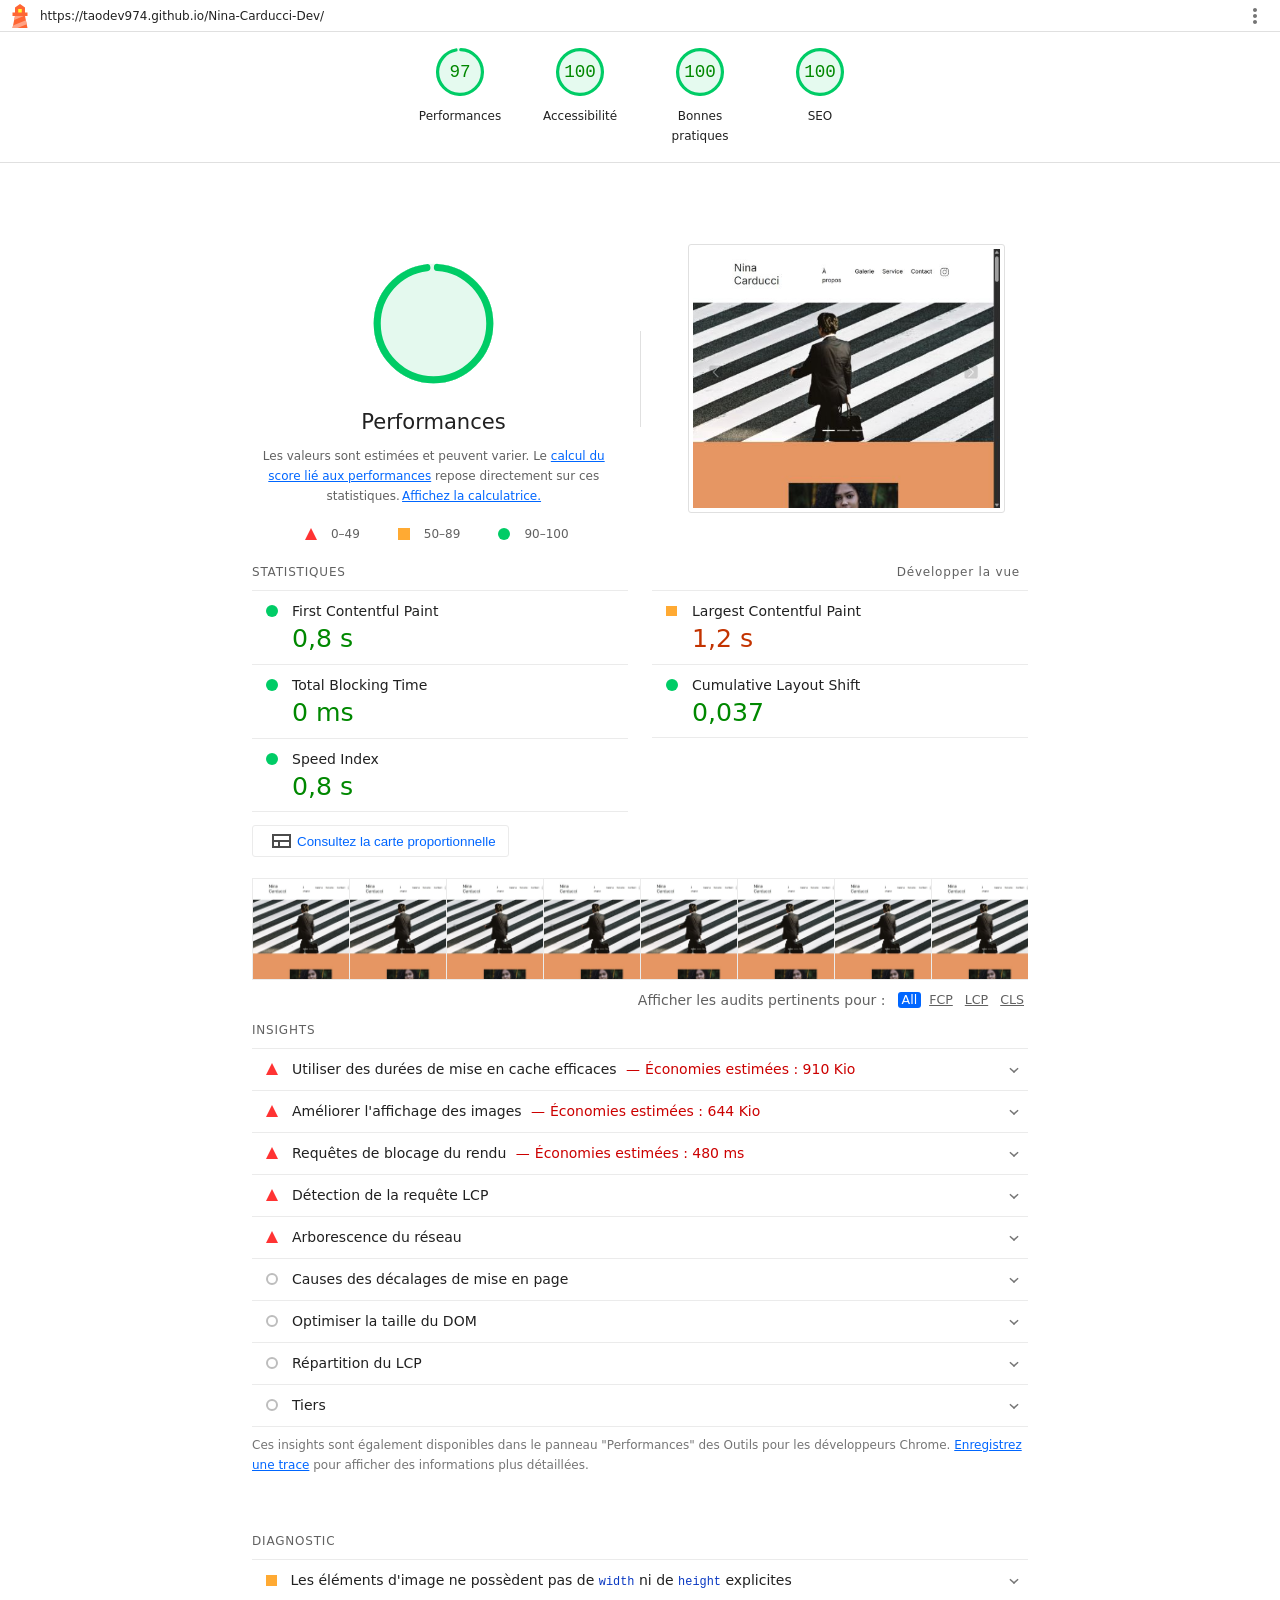
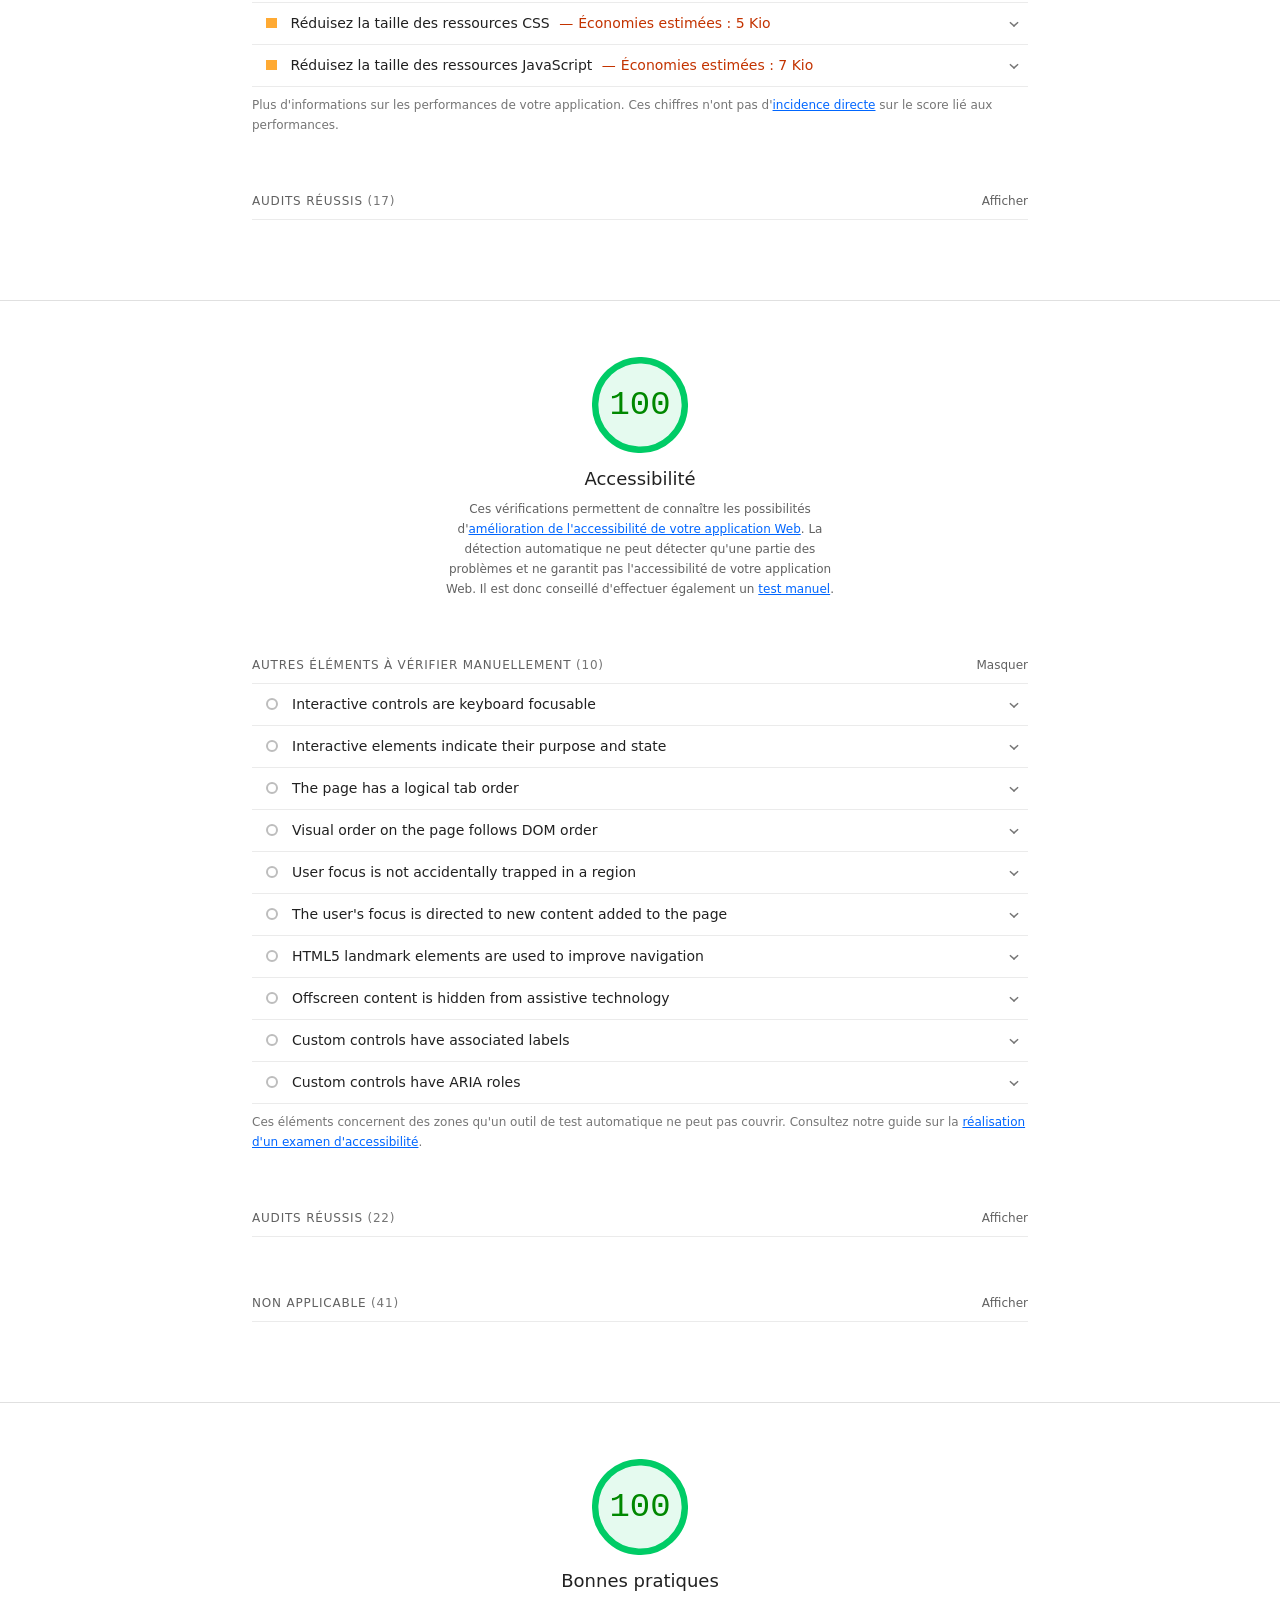
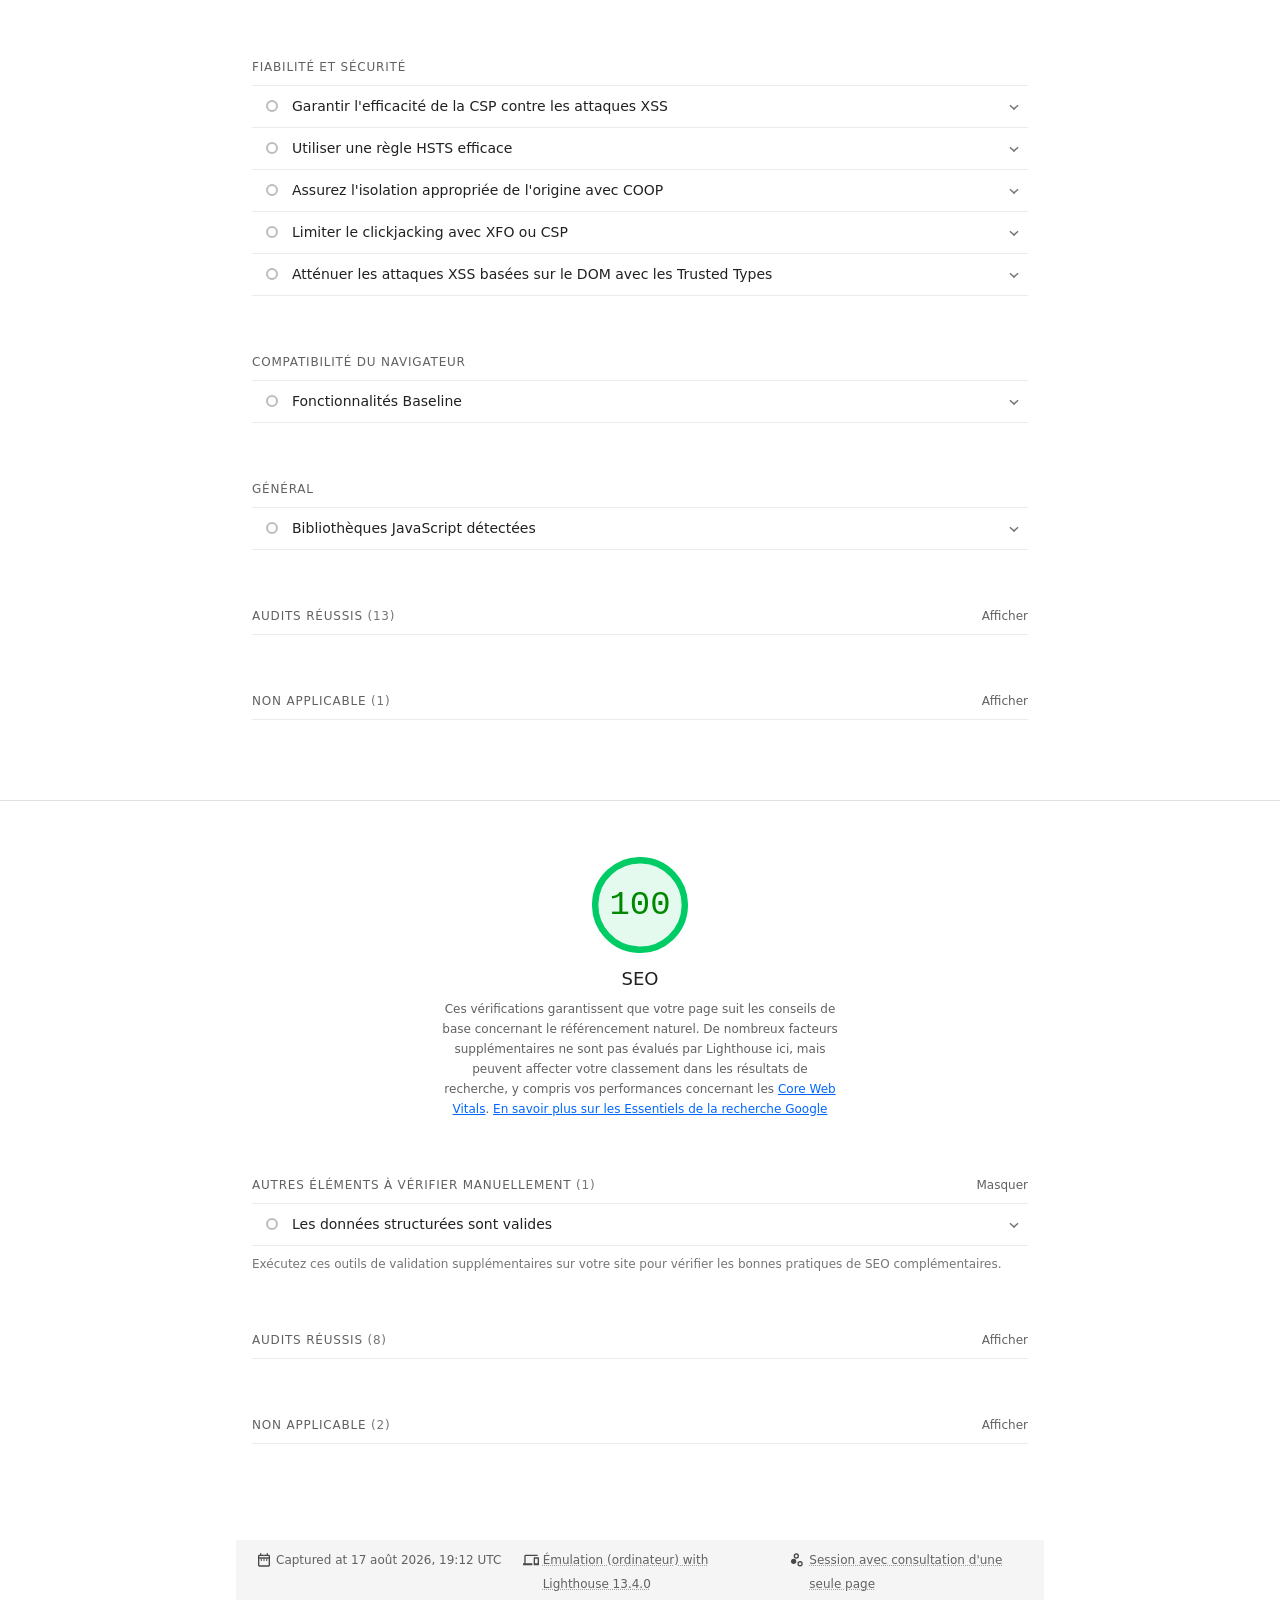
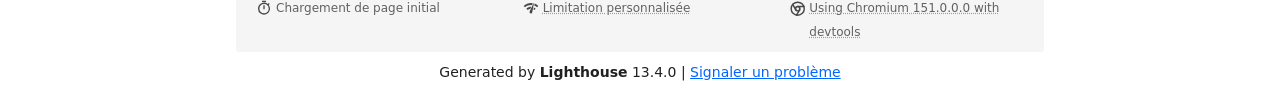
==== Rapport final Lighthouse.html @ 40cd7617 "Rapport Lighthouse html" ====
<!--
@license
Copyright 2018 Google LLC
SPDX-License-Identifier: Apache-2.0
-->
<!doctype html>
<html lang="en">
<head>
  <meta charset="utf-8">
  <meta name="viewport" content="width=device-width, initial-scale=1, minimum-scale=1">
  <link rel="icon" href='data:image/svg+xml;utf8,<svg fill="none" xmlns="http://www.w3.org/2000/svg" viewBox="0 0 48 48"><path d="m14 7 10-7 10 7v10h5v7h-5l5 24H9l5-24H9v-7h5V7Z" fill="%23F63"/><path d="M31.561 24H14l-1.689 8.105L31.561 24ZM18.983 48H9l1.022-4.907L35.723 32.27l1.663 7.98L18.983 48Z" fill="%23FFA385"/><path fill="%23FF3" d="M20.5 10h7v7h-7z"/></svg>'>
  <title>Lighthouse Report</title>
  <style>body {margin: 0}</style>
</head>
<body>
  <noscript>Lighthouse report requires JavaScript. Please enable.</noscript>

  <div id="lh-log"></div>

  <script>window.__LIGHTHOUSE_JSON__ = {"lighthouseVersion":"13.4.0","requestedUrl":"https://taodev974.github.io/Nina-Carducci-Dev/","mainDocumentUrl":"https://taodev974.github.io/Nina-Carducci-Dev/","finalDisplayedUrl":"https://taodev974.github.io/Nina-Carducci-Dev/","finalUrl":"https://taodev974.github.io/Nina-Carducci-Dev/","fetchTime":"2026-08-17T19:12:58.506Z","gatherMode":"navigation","runWarnings":[],"userAgent":"Mozilla/5.0 (Windows NT 10.0; Win64; x64) AppleWebKit/537.36 (KHTML, like Gecko) Chrome/151.0.0.0 Safari/537.36","environment":{"networkUserAgent":"Mozilla/5.0 (Macintosh; Intel Mac OS X 10_15_7) AppleWebKit/537.36 (KHTML, like Gecko) Chrome/151.0.0.0 Safari/537.36","hostUserAgent":"Mozilla/5.0 (Windows NT 10.0; Win64; x64) AppleWebKit/537.36 (KHTML, like Gecko) Chrome/151.0.0.0 Safari/537.36","benchmarkIndex":3810.5,"credits":{"axe-core":"4.12.0"}},"audits":{"is-on-https":{"id":"is-on-https","title":"Requêtes HTTPS","description":"Tous les sites doivent être protégés par le protocole HTTPS, même ceux qui ne traitent pas de données sensibles. Par conséquent, vous devez éviter le [contenu mixte](https://developers.google.com/web/fundamentals/security/prevent-mixed-content/what-is-mixed-content), qui provoque le chargement de certaines ressources sur HTTP bien que la demande initiale soit diffusée via HTTPS. Le protocole HTTPS empêche les intrus de détourner ou d’écouter passivement les communications entre votre appli et les utilisateurs. Il constitue également une condition préalable à l'utilisation de HTTP/2 et de nombreuses nouvelles API de plates-formes Web. [En savoir plus sur le protocole HTTPS](https://developer.chrome.com/docs/lighthouse/pwa/is-on-https/)","score":1,"scoreDisplayMode":"binary","details":{"type":"table","headings":[{"key":"url","valueType":"url","label":"URL non sécurisée"},{"key":"resolution","valueType":"text","label":"Demande de résolution"}],"items":[]}},"redirects-http":{"id":"redirects-http","title":"Trafic HTTP redirigé vers HTTPS","description":"Veillez à rediriger tout le trafic HTTP vers HTTPS afin de proposer des fonctionnalités Web sûres à tous vos utilisateurs. [En savoir plus](https://developer.chrome.com/docs/lighthouse/pwa/redirects-http/)","score":null,"scoreDisplayMode":"notApplicable"},"first-contentful-paint":{"id":"first-contentful-paint","title":"First Contentful Paint","description":"La métrique \"First Contentful Paint\" indique le moment où le premier texte ou la première image sont affichés. [En savoir plus sur cette métrique](https://developer.chrome.com/docs/lighthouse/performance/first-contentful-paint/)","score":0.96,"scoreDisplayMode":"numeric","numericValue":761.4396749697639,"numericUnit":"millisecond","displayValue":"0,8 s","scoringOptions":{"p10":934,"median":1600}},"largest-contentful-paint":{"id":"largest-contentful-paint","title":"Largest Contentful Paint","description":"La métrique \"Largest Contentful Paint\" indique le moment où le texte le plus long ou l'image la plus grande sont affichés. [En savoir plus sur cette métrique](https://developer.chrome.com/docs/lighthouse/performance/lighthouse-largest-contentful-paint/)","score":0.89,"scoreDisplayMode":"numeric","numericValue":1230.301,"numericUnit":"millisecond","displayValue":"1,2 s","scoringOptions":{"p10":1200,"median":2400}},"speed-index":{"id":"speed-index","title":"Speed Index","description":"La métrique \"Speed Index\" indique la rapidité avec laquelle le contenu d'une page est disponible. [En savoir plus sur cette métrique](https://developer.chrome.com/docs/lighthouse/performance/speed-index/)","score":0.99,"scoreDisplayMode":"numeric","numericValue":761.4396749697639,"numericUnit":"millisecond","displayValue":"0,8 s","scoringOptions":{"p10":1311,"median":2300}},"screenshot-thumbnails":{"id":"screenshot-thumbnails","title":"Screenshot Thumbnails","description":"This is what the load of your site looked like.","score":1,"scoreDisplayMode":"informative","details":{"type":"filmstrip","scale":3000,"items":[{"timing":375,"timestamp":387003588544,"data":"[data-uri]"},{"timing":750,"timestamp":387003963544,"data":"[data-uri]"},{"timing":1125,"timestamp":387004338544,"data":"[data-uri]"},{"timing":1500,"timestamp":387004713544,"data":"[data-uri]"},{"timing":1875,"timestamp":387005088544,"data":"[data-uri]"},{"timing":2250,"timestamp":387005463544,"data":"[data-uri]"},{"timing":2625,"timestamp":387005838544,"data":"[data-uri]"},{"timing":3000,"timestamp":387006213544,"data":"[data-uri]"}]}},"final-screenshot":{"id":"final-screenshot","title":"Final Screenshot","description":"The last screenshot captured of the pageload.","score":1,"scoreDisplayMode":"informative","details":{"type":"screenshot","timing":429,"timestamp":387003642105,"data":"[data-uri]"}},"total-blocking-time":{"id":"total-blocking-time","title":"Total Blocking Time","description":"Somme en millisecondes de toutes les périodes entre le FCP et le délai avant interactivité, lorsque la durée de la tâche a dépassé 50 ms. [En savoir plus sur la métrique \"Total Blocking Time\"](https://developer.chrome.com/docs/lighthouse/performance/lighthouse-total-blocking-time/)","score":1,"scoreDisplayMode":"numeric","numericValue":0,"numericUnit":"millisecond","displayValue":"0 ms","scoringOptions":{"p10":150,"median":350}},"max-potential-fid":{"id":"max-potential-fid","title":"Max Potential First Input Delay","description":"Le retard maximal (Maximum Potential First Input Delay) auquel vos utilisateurs peuvent éventuellement être confrontés correspond à la durée de la tâche la plus longue. [En savoir plus sur la métrique \"Maximum Potential First Input Delay\"](https://developer.chrome.com/docs/lighthouse/performance/lighthouse-max-potential-fid/)","score":1,"scoreDisplayMode":"numeric","numericValue":16,"numericUnit":"millisecond","displayValue":"20 ms"},"cumulative-layout-shift":{"id":"cumulative-layout-shift","title":"Cumulative Layout Shift","description":"Cumulative Layout Shift mesure le mouvement des éléments visibles dans la fenêtre d'affichage. [En savoir plus sur cette métrique](https://web.dev/articles/cls)","score":1,"scoreDisplayMode":"numeric","numericValue":0.03736760854991997,"numericUnit":"unitless","displayValue":"0,037","scoringOptions":{"p10":0.1,"median":0.25},"details":{"type":"debugdata","items":[{"cumulativeLayoutShiftMainFrame":0.03736760854991997,"newEngineResult":{"cumulativeLayoutShift":0.03736760854991997,"cumulativeLayoutShiftMainFrame":0.03736760854991997},"newEngineResultDiffered":false}]}},"errors-in-console":{"id":"errors-in-console","title":"Aucune erreur de navigateur enregistrée dans la console","description":"Les erreurs enregistrées dans la console indiquent des problèmes non résolus. Ceux-ci peuvent être dus à des requêtes réseau qui ont échoué et à d'autres problèmes du navigateur. [En savoir plus sur ces erreurs dans l'audit de diagnostic de la console](https://developer.chrome.com/docs/lighthouse/best-practices/errors-in-console/)","score":1,"scoreDisplayMode":"binary","details":{"type":"table","headings":[{"key":"sourceLocation","valueType":"source-location","label":"Source"},{"key":"description","valueType":"code","label":"Description"}],"items":[]}},"server-response-time":{"id":"server-response-time","title":"Le temps de réponse initial du serveur était court","description":"Le temps de réponse du serveur pour le document principal doit rester court, car toutes les autres requêtes en dépendent. [En savoir plus sur la métrique \"Time to First Byte\"](https://developer.chrome.com/docs/lighthouse/performance/time-to-first-byte/)","score":1,"scoreDisplayMode":"metricSavings","numericValue":35,"numericUnit":"millisecond","displayValue":"Le document racine a pris 40 ms","metricSavings":{"FCP":0,"LCP":0},"details":{"type":"opportunity","headings":[{"key":"url","valueType":"url","label":"URL"},{"key":"responseTime","valueType":"timespanMs","label":"Temps passé"}],"items":[{"url":"https://taodev974.github.io/Nina-Carducci-Dev/","responseTime":35}],"overallSavingsMs":0},"guidanceLevel":1},"interactive":{"id":"interactive","title":"Time to Interactive","description":"La métrique Délai avant interactivité correspond au temps nécessaire pour que la page devienne entièrement interactive. [En savoir plus sur cette métrique](https://developer.chrome.com/docs/lighthouse/performance/interactive/)","score":1,"scoreDisplayMode":"numeric","numericValue":1230.301,"numericUnit":"millisecond","displayValue":"1,2 s"},"user-timings":{"id":"user-timings","title":"Marques et mesures du temps utilisateur","description":"Envisagez de doter votre appli de l'API User Timing pour mesurer ses performances réelles lors d'expériences utilisateur clés. [En savoir plus sur les marques User Timing](https://developer.chrome.com/docs/lighthouse/performance/user-timings/)","score":null,"scoreDisplayMode":"notApplicable","details":{"type":"table","headings":[{"key":"name","valueType":"text","label":"Nom"},{"key":"timingType","valueType":"text","label":"Type"},{"key":"startTime","valueType":"ms","granularity":0.01,"label":"Heure de début"},{"key":"duration","valueType":"ms","granularity":0.01,"label":"Durée"}],"items":[]},"guidanceLevel":2},"redirects":{"id":"redirects","title":"Évitez les redirections de page multiples","description":"Les redirections entraînent des retards supplémentaires avant que la page ne puisse être chargée. [Découvrez comment éviter les redirections de page.](https://developer.chrome.com/docs/lighthouse/performance/redirects/)","score":1,"scoreDisplayMode":"metricSavings","numericValue":0,"numericUnit":"millisecond","displayValue":"","metricSavings":{"LCP":0,"FCP":0},"details":{"type":"opportunity","headings":[],"items":[],"overallSavingsMs":0},"guidanceLevel":2},"image-aspect-ratio":{"id":"image-aspect-ratio","title":"Images affichées au bon format","description":"Les dimensions d'affichage des images doivent correspondre au format naturel. [En savoir plus sur le format de l'image](https://developer.chrome.com/docs/lighthouse/best-practices/image-aspect-ratio/)","score":1,"scoreDisplayMode":"binary","details":{"type":"table","headings":[{"key":"node","valueType":"node","label":""},{"key":"url","valueType":"url","label":"URL"},{"key":"displayedAspectRatio","valueType":"text","label":"Format (image affichée)"},{"key":"actualAspectRatio","valueType":"text","label":"Format (image réelle)"}],"items":[]}},"image-size-responsive":{"id":"image-size-responsive","title":"Images diffusées dans la résolution appropriée","description":"Pour que la clarté de l'image soit optimale, ses dimensions naturelles doivent être proportionnelles à la taille d'affichage et au taux de pixels. [Découvrez comment fournir des images responsives.](https://web.dev/articles/serve-responsive-images)","score":1,"scoreDisplayMode":"binary","details":{"type":"table","headings":[{"key":"node","valueType":"node","label":""},{"key":"url","valueType":"url","label":"URL"},{"key":"displayedSize","valueType":"text","label":"Taille affichée"},{"key":"actualSize","valueType":"text","label":"Taille réelle"},{"key":"expectedSize","valueType":"text","label":"Taille attendue"}],"items":[]}},"deprecations":{"id":"deprecations","title":"La page n'utilise pas d'API obsolètes","description":"Les API obsolètes seront finalement supprimées du navigateur. [En savoir plus sur les API obsolètes](https://developer.chrome.com/docs/lighthouse/best-practices/deprecations/)","score":1,"scoreDisplayMode":"binary","details":{"type":"table","headings":[{"key":"value","valueType":"text","label":"API obsolète/Avertissement"},{"key":"source","valueType":"source-location","label":"Source"}],"items":[]}},"third-party-cookies":{"id":"third-party-cookies","title":"Évite les cookies tiers","description":"Les cookies tiers peuvent être bloqués dans certains contextes. [Découvrez comment vous préparer aux restrictions concernant les cookies tiers.](https://privacysandbox.google.com/cookies/prepare/overview)","score":1,"scoreDisplayMode":"binary","details":{"type":"table","headings":[{"key":"name","valueType":"text","label":"Nom"},{"key":"url","valueType":"url","label":"URL"}],"items":[]}},"mainthread-work-breakdown":{"id":"mainthread-work-breakdown","title":"Réduire le travail du thread principal","description":"Envisagez de réduire le temps consacré à l'analyse, la compilation et l'exécution de JavaScript. La livraison de charges utiles JavaScript plus petites peut vous aider. [Découvrez comment réduire le travail du thread principal.](https://developer.chrome.com/docs/lighthouse/performance/mainthread-work-breakdown/)","score":1,"scoreDisplayMode":"metricSavings","numericValue":466.15399999999954,"numericUnit":"millisecond","displayValue":"0,5 s","metricSavings":{"TBT":0},"details":{"type":"table","headings":[{"key":"groupLabel","valueType":"text","label":"Catégorie"},{"key":"duration","valueType":"ms","granularity":1,"label":"Temps passé"}],"items":[{"group":"other","groupLabel":"Other","duration":238.94599999999926},{"group":"styleLayout","groupLabel":"Style & Layout","duration":105.12600000000008},{"group":"scriptEvaluation","groupLabel":"Script Evaluation","duration":88.94700000000016},{"group":"parseHTML","groupLabel":"Parse HTML & CSS","duration":11.992999999999999},{"group":"scriptParseCompile","groupLabel":"Script Parsing & Compilation","duration":11.674000000000001},{"group":"paintCompositeRender","groupLabel":"Rendering","duration":6.885000000000022},{"group":"garbageCollection","groupLabel":"Garbage Collection","duration":2.5829999999999993}],"sortedBy":["duration"]},"guidanceLevel":1},"bootup-time":{"id":"bootup-time","title":"Délai d'exécution de JavaScript","description":"Envisagez de réduire le temps consacré à l'analyse, la compilation et l'exécution de JavaScript. La livraison de charges utiles JavaScript plus petites peut vous aider. [Découvrez comment réduire le temps d'exécution de JavaScript.](https://developer.chrome.com/docs/lighthouse/performance/bootup-time/)","score":1,"scoreDisplayMode":"metricSavings","numericValue":84.29900000000005,"numericUnit":"millisecond","displayValue":"0,1 s","metricSavings":{"TBT":0},"details":{"type":"table","headings":[{"key":"url","valueType":"url","label":"URL"},{"key":"total","granularity":1,"valueType":"ms","label":"Temps CPU total"},{"key":"scripting","granularity":1,"valueType":"ms","label":"Évaluation des scripts"},{"key":"scriptParseCompile","granularity":1,"valueType":"ms","label":"Analyse des scripts"}],"items":[{"url":"https://taodev974.github.io/Nina-Carducci-Dev/","total":206.25200000000007,"scripting":37.181000000000004,"scriptParseCompile":7.994000000000003},{"url":"Unattributable","total":170.2929999999997,"scripting":2.694,"scriptParseCompile":0},{"url":"https://code.jquery.com/jquery-3.4.1.min.js","total":65.55300000000003,"scripting":33.918000000000035,"scriptParseCompile":2.512}],"summary":{"wastedMs":84.29900000000005},"sortedBy":["total"]},"guidanceLevel":1},"diagnostics":{"id":"diagnostics","title":"Diagnostics","description":"Collection of useful page vitals.","score":1,"scoreDisplayMode":"informative","details":{"type":"debugdata","items":[{"numRequests":23,"numScripts":4,"numStylesheets":3,"numFonts":4,"numTasks":944,"numTasksOver10ms":10,"numTasksOver25ms":2,"numTasksOver50ms":1,"numTasksOver100ms":0,"numTasksOver500ms":0,"rtt":0.31349999999999995,"throughput":143154698.40279803,"maxRtt":1.4958437424409876,"maxServerLatency":30.250156257559013,"totalByteWeight":1121796,"totalTaskTime":466.1539999999994,"mainDocumentTransferSize":4671}]}},"network-requests":{"id":"network-requests","title":"Network Requests","description":"Lists the network requests that were made during page load.","score":1,"scoreDisplayMode":"informative","details":{"type":"table","headings":[{"key":"url","valueType":"url","label":"URL"},{"key":"protocol","valueType":"text","label":"Protocol"},{"key":"networkRequestTime","valueType":"ms","granularity":1,"label":"Network Request Time"},{"key":"networkEndTime","valueType":"ms","granularity":1,"label":"Network End Time"},{"key":"transferSize","valueType":"bytes","displayUnit":"kb","granularity":1,"label":"Transfer Size"},{"key":"resourceSize","valueType":"bytes","displayUnit":"kb","granularity":1,"label":"Resource Size"},{"key":"statusCode","valueType":"text","label":"Status Code"},{"key":"mimeType","valueType":"text","label":"MIME Type"},{"key":"resourceType","valueType":"text","label":"Resource Type"}],"items":[{"url":"https://taodev974.github.io/Nina-Carducci-Dev/","sessionTargetType":"page","protocol":"h2","cache":"none","rendererStartTime":0,"networkRequestTime":1.0320000052452087,"networkEndTime":41.47199994325638,"finished":true,"transferSize":4671,"resourceSize":18982,"statusCode":200,"mimeType":"text/html","resourceType":"Document","priority":"VeryHigh","experimentalFromMainFrame":true,"entity":"GitHub"},{"url":"https://taodev974.github.io/Nina-Carducci-Dev/assets/bootstrap/bootstrap.css","sessionTargetType":"page","protocol":"h2","cache":"none","rendererStartTime":77.23199993371964,"networkRequestTime":85.00999999046326,"networkEndTime":116.03700000047684,"finished":true,"transferSize":27390,"resourceSize":205484,"statusCode":200,"mimeType":"text/css","resourceType":"Stylesheet","priority":"VeryHigh","experimentalFromMainFrame":true,"entity":"GitHub"},{"url":"https://taodev974.github.io/Nina-Carducci-Dev/assets/style.css","sessionTargetType":"page","protocol":"h2","cache":"none","rendererStartTime":78.03899997472763,"networkRequestTime":85.12299996614456,"networkEndTime":126.7950000166893,"finished":true,"transferSize":1917,"resourceSize":6533,"statusCode":200,"mimeType":"text/css","resourceType":"Stylesheet","priority":"VeryHigh","experimentalFromMainFrame":true,"entity":"GitHub"},{"url":"https://fonts.googleapis.com/css2?family=Inter&family=Spectral:ital,wght@0,400;1,300;1,400;1,800&display=swap","sessionTargetType":"page","protocol":"h2","cache":"none","rendererStartTime":78.43199998140335,"networkRequestTime":86.77599996328354,"networkEndTime":126.65599995851517,"finished":true,"transferSize":1036,"resourceSize":10256,"statusCode":200,"mimeType":"text/css","resourceType":"Stylesheet","priority":"VeryHigh","experimentalFromMainFrame":true,"entity":"Google Fonts"},{"url":"https://code.jquery.com/jquery-3.4.1.min.js","sessionTargetType":"page","protocol":"h2","cache":"none","rendererStartTime":78.52599996328354,"networkRequestTime":113.16799998283386,"networkEndTime":138.67699998617172,"finished":true,"transferSize":30750,"resourceSize":88145,"statusCode":200,"mimeType":"application/javascript","resourceType":"Script","priority":"Low","experimentalFromMainFrame":true,"entity":"jQuery CDN"},{"url":"https://taodev974.github.io/Nina-Carducci-Dev/assets/bootstrap/bootstrap.bundle.min.js","sessionTargetType":"page","protocol":"h2","cache":"none","rendererStartTime":78.58799999952316,"networkRequestTime":123.60900002717972,"networkEndTime":147.35900002717972,"finished":true,"transferSize":23543,"resourceSize":78129,"statusCode":200,"mimeType":"application/javascript","resourceType":"Script","priority":"Low","experimentalFromMainFrame":true,"entity":"GitHub"},{"url":"https://taodev974.github.io/Nina-Carducci-Dev/assets/maugallery.js","sessionTargetType":"page","protocol":"h2","cache":"none","rendererStartTime":78.6259999871254,"networkRequestTime":126.95299994945526,"networkEndTime":159.95099997520447,"finished":true,"transferSize":2292,"resourceSize":9061,"statusCode":200,"mimeType":"application/javascript","resourceType":"Script","priority":"Low","experimentalFromMainFrame":true,"entity":"GitHub"},{"url":"https://taodev974.github.io/Nina-Carducci-Dev/assets/scripts.js","sessionTargetType":"page","protocol":"h2","cache":"none","rendererStartTime":78.69099998474121,"networkRequestTime":127.01599997282028,"networkEndTime":148.26899999380112,"finished":true,"transferSize":441,"resourceSize":315,"statusCode":200,"mimeType":"application/javascript","resourceType":"Script","priority":"Low","experimentalFromMainFrame":true,"entity":"GitHub"},{"url":"https://taodev974.github.io/Nina-Carducci-Dev/assets/images/instagram.png","sessionTargetType":"page","protocol":"h2","cache":"none","rendererStartTime":78.81599998474121,"networkRequestTime":86.87099999189377,"networkEndTime":123.33399999141693,"finished":true,"transferSize":870,"resourceSize":721,"statusCode":200,"mimeType":"image/png","resourceType":"Image","priority":"High","experimentalFromMainFrame":true,"entity":"GitHub"},{"url":"https://taodev974.github.io/Nina-Carducci-Dev/assets/images/slider/ryoji-iwata-wUZjnOv7t0g-unsplash-4540.avif","sessionTargetType":"page","protocol":"h2","cache":"none","rendererStartTime":78.87799996137619,"networkRequestTime":86.92799997329712,"networkEndTime":126.408999979496,"finished":true,"transferSize":424415,"resourceSize":424014,"statusCode":200,"mimeType":"image/avif","resourceType":"Image","priority":"High","experimentalFromMainFrame":true,"entity":"GitHub"},{"url":"https://taodev974.github.io/Nina-Carducci-Dev/assets/images/slider/nicholas-green-nPz8akkUmDI-unsplash-6000.avif","sessionTargetType":"page","protocol":"h2","cache":"none","rendererStartTime":78.91499996185303,"networkRequestTime":111.57799994945526,"networkEndTime":134.22999995946884,"finished":true,"transferSize":175804,"resourceSize":175536,"statusCode":200,"mimeType":"image/avif","resourceType":"Image","priority":"High","experimentalFromMainFrame":true,"entity":"GitHub"},{"url":"https://taodev974.github.io/Nina-Carducci-Dev/assets/images/slider/edward-cisneros-3_h6-1NPDGw-unsplash-1920.avif","sessionTargetType":"page","protocol":"h2","cache":"none","rendererStartTime":78.9439999461174,"networkRequestTime":112.2519999742508,"networkEndTime":132.1899999976158,"finished":true,"transferSize":100109,"resourceSize":99799,"statusCode":200,"mimeType":"image/avif","resourceType":"Image","priority":"High","experimentalFromMainFrame":true,"entity":"GitHub"},{"url":"https://taodev974.github.io/Nina-Carducci-Dev/assets/images/nina-1200.avif","sessionTargetType":"page","protocol":"h2","cache":"none","rendererStartTime":78.97799998521805,"networkRequestTime":116.34899997711182,"networkEndTime":142.8870000243187,"finished":true,"transferSize":42628,"resourceSize":42465,"statusCode":200,"mimeType":"image/avif","resourceType":"Image","priority":"High","experimentalFromMainFrame":true,"entity":"GitHub"},{"url":"data:image/svg+xml,%3csvg xmlns='http://www.w3.org/2000/svg' viewBox='0 0 16 16' fill='%23fff'%3e%3…","sessionTargetType":"page","protocol":"data","cache":"memory","rendererStartTime":162.06199997663498,"networkRequestTime":162.06199997663498,"networkEndTime":162.14200001955032,"finished":true,"transferSize":0,"resourceSize":207,"statusCode":200,"mimeType":"image/svg+xml","resourceType":"Image","priority":"Low","experimentalFromMainFrame":true},{"url":"data:image/svg+xml,%3csvg xmlns='http://www.w3.org/2000/svg' viewBox='0 0 16 16' fill='%23fff'%3e%3…","sessionTargetType":"page","protocol":"data","cache":"memory","rendererStartTime":162.90100002288818,"networkRequestTime":162.90100002288818,"networkEndTime":162.95999997854233,"finished":true,"transferSize":0,"resourceSize":208,"statusCode":200,"mimeType":"image/svg+xml","resourceType":"Image","priority":"Low","experimentalFromMainFrame":true},{"url":"https://fonts.gstatic.com/s/inter/v20/UcCO3FwrK3iLTeHuS_nVMrMxCp50SjIw2boKoduKmMEVuLyfAZ9hiJ-Ek-_EeA.woff2","sessionTargetType":"page","protocol":"h2","cache":"none","rendererStartTime":163.14899998903275,"networkRequestTime":227.91699993610382,"networkEndTime":280.81900000572205,"finished":true,"transferSize":23878,"resourceSize":23804,"statusCode":200,"mimeType":"font/woff2","resourceType":"Font","priority":"VeryHigh","experimentalFromMainFrame":true,"entity":"Google Fonts"},{"url":"https://fonts.gstatic.com/s/spectral/v15/rnCu-xNNww_2s0amA9M8qtHEWfSFXVAKArc.woff2","sessionTargetType":"page","protocol":"h2","cache":"none","rendererStartTime":163.3299999833107,"networkRequestTime":230.21999996900558,"networkEndTime":278.0740000009537,"finished":true,"transferSize":15791,"resourceSize":15724,"statusCode":200,"mimeType":"font/woff2","resourceType":"Font","priority":"VeryHigh","experimentalFromMainFrame":true,"entity":"Google Fonts"},{"url":"https://fonts.gstatic.com/s/spectral/v15/rnCr-xNNww_2s0amA9M5knjsS_ul.woff2","sessionTargetType":"page","protocol":"h2","cache":"none","rendererStartTime":163.41899996995926,"networkRequestTime":230.4869999885559,"networkEndTime":280.9689999818802,"finished":true,"transferSize":14095,"resourceSize":14028,"statusCode":200,"mimeType":"font/woff2","resourceType":"Font","priority":"VeryHigh","experimentalFromMainFrame":true,"entity":"Google Fonts"},{"url":"https://fonts.gstatic.com/s/spectral/v15/rnCu-xNNww_2s0amA9M8qt3AWfSFXVAKArc.woff2","sessionTargetType":"page","protocol":"h2","cache":"none","rendererStartTime":164.02699995040894,"networkRequestTime":230.68599998950958,"networkEndTime":271.72999995946884,"finished":true,"transferSize":15041,"resourceSize":14976,"statusCode":200,"mimeType":"font/woff2","resourceType":"Font","priority":"VeryHigh","experimentalFromMainFrame":true,"entity":"Google Fonts"},{"url":"https://taodev974.github.io/Nina-Carducci-Dev/assets/images/gallery/concerts/aaron-paul-wnX-fXzB6Cw-unsplash-1920.avif","sessionTargetType":"page","protocol":"h2","cache":"none","rendererStartTime":354.0489999651909,"networkRequestTime":355.20700001716614,"networkEndTime":381.54299998283386,"finished":true,"transferSize":119460,"resourceSize":119144,"statusCode":200,"mimeType":"image/avif","resourceType":"Image","priority":"Low","experimentalFromMainFrame":true,"entity":"GitHub"},{"url":"https://taodev974.github.io/Nina-Carducci-Dev/assets/images/gallery/entreprise/ali-morshedlou-WMD64tMfc4k-unsplash-1920.avif","sessionTargetType":"page","protocol":"h2","cache":"none","rendererStartTime":354.26299995183945,"networkRequestTime":355.7030000090599,"networkEndTime":396.06999999284744,"finished":true,"transferSize":20533,"resourceSize":20381,"statusCode":200,"mimeType":"image/avif","resourceType":"Image","priority":"Low","experimentalFromMainFrame":true,"entity":"GitHub"},{"url":"https://taodev974.github.io/Nina-Carducci-Dev/assets/images/gallery/entreprise/jason-goodman-tHO1_OuKbg0-unsplash-1920.avif","sessionTargetType":"page","protocol":"h2","cache":"none","rendererStartTime":354.3169999718666,"networkRequestTime":356.36799997091293,"networkEndTime":395.7119999527931,"finished":true,"transferSize":22095,"resourceSize":21904,"statusCode":200,"mimeType":"image/avif","resourceType":"Image","priority":"Low","experimentalFromMainFrame":true,"entity":"GitHub"},{"url":"https://taodev974.github.io/Nina-Carducci-Dev/assets/images/gallery/mariage/hannah-busing-RvF2R_qMpRk-unsplash-1200.avif","sessionTargetType":"page","protocol":"h2","cache":"none","rendererStartTime":354.5199999809265,"networkRequestTime":356.6060000061989,"networkEndTime":390.3479999899864,"finished":true,"transferSize":55037,"resourceSize":54769,"statusCode":200,"mimeType":"image/avif","resourceType":"Image","priority":"Low","experimentalFromMainFrame":true,"entity":"GitHub"}],"debugData":{"type":"debugdata","networkStartTimeTs":387003214258,"initiators":[{"type":"parser","url":"https://taodev974.github.io/Nina-Carducci-Dev/","lineNumber":14,"columnNumber":69},{"type":"parser","url":"https://taodev974.github.io/Nina-Carducci-Dev/","lineNumber":15,"columnNumber":55},{"type":"parser","url":"https://taodev974.github.io/Nina-Carducci-Dev/","lineNumber":22,"columnNumber":6},{"type":"parser","url":"https://taodev974.github.io/Nina-Carducci-Dev/","lineNumber":60,"columnNumber":5},{"type":"parser","url":"https://taodev974.github.io/Nina-Carducci-Dev/","lineNumber":61,"columnNumber":67},{"type":"parser","url":"https://taodev974.github.io/Nina-Carducci-Dev/","lineNumber":63,"columnNumber":47},{"type":"parser","url":"https://taodev974.github.io/Nina-Carducci-Dev/","lineNumber":64,"columnNumber":44},{"type":"parser","url":"https://taodev974.github.io/Nina-Carducci-Dev/","lineNumber":84,"columnNumber":20},{"type":"parser","url":"https://taodev974.github.io/Nina-Carducci-Dev/","lineNumber":129,"columnNumber":18},{"type":"parser","url":"https://taodev974.github.io/Nina-Carducci-Dev/","lineNumber":141,"columnNumber":18},{"type":"parser","url":"https://taodev974.github.io/Nina-Carducci-Dev/","lineNumber":153,"columnNumber":18},{"type":"parser","url":"https://taodev974.github.io/Nina-Carducci-Dev/","lineNumber":194,"columnNumber":12},{"type":"parser","url":"https://taodev974.github.io/Nina-Carducci-Dev/assets/bootstrap/bootstrap.css"},{"type":"parser","url":"https://taodev974.github.io/Nina-Carducci-Dev/assets/bootstrap/bootstrap.css"},{"type":"parser","url":"https://fonts.googleapis.com/css2?family=Inter&family=Spectral:ital,wght@0,400;1,300;1,400;1,800&display=swap"},{"type":"parser","url":"https://fonts.googleapis.com/css2?family=Inter&family=Spectral:ital,wght@0,400;1,300;1,400;1,800&display=swap"},{"type":"parser","url":"https://fonts.googleapis.com/css2?family=Inter&family=Spectral:ital,wght@0,400;1,300;1,400;1,800&display=swap"},{"type":"parser","url":"https://fonts.googleapis.com/css2?family=Inter&family=Spectral:ital,wght@0,400;1,300;1,400;1,800&display=swap"}]}}},"network-rtt":{"id":"network-rtt","title":"Délai aller-retour réseau","description":"Les délais aller-retour (DAR) du réseau ont un impact important sur les performances. Si le DAR par rapport à un point d'origine est élevé, cela signifie que les performances des serveurs proches de l'utilisateur peuvent sans doute être améliorées. [En savoir plus sur le délai aller-retour](https://hpbn.co/primer-on-latency-and-bandwidth/)","score":1,"scoreDisplayMode":"informative","numericValue":1.4958437424409876,"numericUnit":"millisecond","displayValue":"0 ms","details":{"type":"table","headings":[{"key":"origin","valueType":"text","label":"URL"},{"key":"rtt","valueType":"ms","granularity":1,"label":"Temps passé"}],"items":[{"origin":"https://fonts.gstatic.com","rtt":1.4958437424409876},{"origin":"https://fonts.googleapis.com","rtt":1.0849},{"origin":"https://taodev974.github.io","rtt":0.44299999999999995},{"origin":"https://code.jquery.com","rtt":0.31349999999999995}],"sortedBy":["rtt"]}},"network-server-latency":{"id":"network-server-latency","title":"Latences du backend serveur","description":"La latence du serveur peut avoir une incidence sur les performances Web. Si la latence serveur d'une origine est élevée, cela signifie que le serveur est en surcharge ou que ses performances backend sont médiocres. [En savoir plus sur le temps de réponse du serveur](https://hpbn.co/primer-on-web-performance/#analyzing-the-resource-waterfall)","score":1,"scoreDisplayMode":"informative","numericValue":30.250156257559013,"numericUnit":"millisecond","displayValue":"30 ms","details":{"type":"table","headings":[{"key":"origin","valueType":"text","label":"URL"},{"key":"serverResponseTime","valueType":"ms","granularity":1,"label":"Temps passé"}],"items":[{"origin":"https://fonts.gstatic.com","serverResponseTime":30.250156257559013},{"origin":"https://fonts.googleapis.com","serverResponseTime":24.9001},{"origin":"https://taodev974.github.io","serverResponseTime":17.675},{"origin":"https://code.jquery.com","serverResponseTime":17.4695}],"sortedBy":["serverResponseTime"]}},"main-thread-tasks":{"id":"main-thread-tasks","title":"Tasks","description":"Lists the toplevel main thread tasks that executed during page load.","score":1,"scoreDisplayMode":"informative","details":{"type":"table","headings":[{"key":"startTime","valueType":"ms","granularity":1,"label":"Start Time"},{"key":"duration","valueType":"ms","granularity":1,"label":"End Time"}],"items":[{"duration":5.717,"startTime":44.034},{"duration":23.572,"startTime":50.286},{"duration":15.489,"startTime":73.879},{"duration":13.726,"startTime":96.491},{"duration":33.06,"startTime":115.16},{"duration":66.8,"startTime":159.629},{"duration":20.255,"startTime":227.356},{"duration":6.091,"startTime":269.055},{"duration":22.249,"startTime":275.251},{"duration":9.36,"startTime":301.049},{"duration":17.374,"startTime":312.79},{"duration":12.916,"startTime":335.348},{"duration":9.452,"startTime":378.088},{"duration":12.048,"startTime":967.166},{"duration":8.559,"startTime":2266.92}]}},"metrics":{"id":"metrics","title":"Metrics","description":"Collects all available metrics.","score":1,"scoreDisplayMode":"informative","numericValue":1230,"numericUnit":"millisecond","details":{"type":"debugdata","items":[{"firstContentfulPaint":761,"largestContentfulPaint":1230,"interactive":1230,"speedIndex":761,"totalBlockingTime":0,"maxPotentialFID":16,"cumulativeLayoutShift":0.03736760854991997,"cumulativeLayoutShiftMainFrame":0.03736760854991997,"lcpLoadDelay":338,"lcpLoadDuration":490,"timeToFirstByte":178,"observedTimeOrigin":0,"observedTimeOriginTs":387003213544,"observedNavigationStart":0,"observedNavigationStartTs":387003213544,"observedFirstPaint":319,"observedFirstPaintTs":387003532774,"observedFirstContentfulPaint":319,"observedFirstContentfulPaintTs":387003532774,"observedFirstContentfulPaintAllFrames":319,"observedFirstContentfulPaintAllFramesTs":387003532774,"observedLargestContentfulPaint":319,"observedLargestContentfulPaintTs":387003532774,"observedLargestContentfulPaintAllFrames":319,"observedLargestContentfulPaintAllFramesTs":387003532774,"observedTraceEnd":2776,"observedTraceEndTs":387005989463,"observedLoad":329,"observedLoadTs":387003542237,"observedDomContentLoaded":0,"observedDomContentLoadedTs":387003213607,"observedCumulativeLayoutShift":0.03736760854991997,"observedCumulativeLayoutShiftMainFrame":0.03736760854991997,"observedFirstVisualChange":313,"observedFirstVisualChangeTs":387003526544,"observedLastVisualChange":369,"observedLastVisualChangeTs":387003582544,"observedSpeedIndex":315,"observedSpeedIndexTs":387003528806},{"lcpInvalidated":false}]}},"resource-summary":{"id":"resource-summary","title":"Resources Summary","description":"Aggregates all network requests and groups them by type","score":1,"scoreDisplayMode":"informative","details":{"type":"table","headings":[{"key":"label","valueType":"text","label":"Type de ressource"},{"key":"requestCount","valueType":"numeric","label":"Requêtes"},{"key":"transferSize","valueType":"bytes","label":"Taille de transfert"}],"items":[{"resourceType":"total","label":"Total","requestCount":21,"transferSize":1121796},{"resourceType":"image","label":"Image","requestCount":9,"transferSize":960951},{"resourceType":"font","label":"Police de caractères","requestCount":4,"transferSize":68805},{"resourceType":"script","label":"Script","requestCount":4,"transferSize":57026},{"resourceType":"stylesheet","label":"Feuille de style","requestCount":3,"transferSize":30343},{"resourceType":"document","label":"Document","requestCount":1,"transferSize":4671},{"resourceType":"media","label":"Contenu multimédia","requestCount":0,"transferSize":0},{"resourceType":"other","label":"Autre","requestCount":0,"transferSize":0},{"resourceType":"third-party","label":"Tiers","requestCount":21,"transferSize":1121796}]}},"layout-shifts":{"id":"layout-shifts","title":"Éviter les changements de mise en page importants","description":"Voici les décalages de mise en page les plus importants observés sur la page. Chaque élément du tableau représente un unique décalage de mise en page et montre l'élément qui a été le plus décalé. Des causes possibles du décalage de mise en page se trouvent sous chaque élément. Il est possible que certains de ces décalages de mise en page ne soient pas inclus dans la valeur de la métrique CLS en raison du [fenêtrage](https://web.dev/articles/cls#what_is_cls). [Découvrez comment améliorer le CLS.](https://web.dev/articles/optimize-cls)","score":1,"scoreDisplayMode":"informative","displayValue":"1 décalage de mise en page trouvé","metricSavings":{"CLS":0.037},"details":{"type":"table","headings":[{"key":"node","valueType":"node","subItemsHeading":{"key":"extra"},"label":"Élément"},{"key":"score","valueType":"numeric","subItemsHeading":{"key":"cause","valueType":"text"},"granularity":0.001,"label":"Score de décalage de mise en page"}],"items":[{"node":{"type":"node","lhId":"page-6-DIV","path":"1,HTML,1,BODY,0,MAIN,0,HEADER,1,DIV,0,DIV,1,DIV","selector":"header > div#header > div#carouselExampleIndicators > div.carousel-inner","boundingRect":{"top":130,"bottom":470,"left":0,"right":734,"width":734,"height":340},"snippet":"\u003cdiv class=\"carousel-inner\">","nodeLabel":"zone piéton"},"score":0.03736760854991997,"subItems":{"type":"subitems","items":[{"extra":{"type":"node","lhId":"page-0-IMG","path":"1,HTML,1,BODY,0,MAIN,0,HEADER,1,DIV,0,DIV,1,DIV,0,DIV,0,IMG","selector":"div#carouselExampleIndicators > div.carousel-inner > div.carousel-item > img.d-block","boundingRect":{"top":130,"bottom":470,"left":0,"right":734,"width":734,"height":340},"snippet":"\u003cimg src=\"https://taodev974.github.io/Nina-Carducci-Dev/assets/images/slider/ryoji-i…\" class=\"d-block w-100\" alt=\"zone piéton\" srcset=\"\n                    ./assets/images/slider/ryoji-iwata-wUZjnOv7t0g-unspla…\">","nodeLabel":"zone piéton"},"cause":"Élément multimédia sans taille explicite"},{"extra":{"type":"url","value":"https://fonts.gstatic.com/s/inter/v20/UcCO3FwrK3iLTeHuS_nVMrMxCp50SjIw2boKoduKmMEVuLyfAZ9hiJ-Ek-_EeA.woff2"},"cause":"Police Web chargée"},{"extra":{"type":"url","value":"https://fonts.gstatic.com/s/spectral/v15/rnCu-xNNww_2s0amA9M8qtHEWfSFXVAKArc.woff2"},"cause":"Police Web chargée"},{"extra":{"type":"url","value":"https://fonts.gstatic.com/s/spectral/v15/rnCr-xNNww_2s0amA9M5knjsS_ul.woff2"},"cause":"Police Web chargée"},{"extra":{"type":"url","value":"https://fonts.gstatic.com/s/spectral/v15/rnCu-xNNww_2s0amA9M8qt3AWfSFXVAKArc.woff2"},"cause":"Police Web chargée"}]}}]},"guidanceLevel":2},"long-tasks":{"id":"long-tasks","title":"Évitez les tâches longues dans le thread principal","description":"Indique les tâches les plus longues du thread principal, ce qui est utile pour identifier celles qui entraînent le plus de retard. [Découvrez comment éviter les longues tâches du thread principal.](https://web.dev/articles/optimize-long-tasks)","score":null,"scoreDisplayMode":"notApplicable","metricSavings":{"TBT":0},"details":{"type":"table","headings":[{"key":"url","valueType":"url","label":"URL"},{"key":"startTime","valueType":"ms","granularity":1,"label":"Heure de début"},{"key":"duration","valueType":"ms","granularity":1,"label":"Durée"}],"items":[],"debugData":{"type":"debugdata","urls":[],"tasks":[]}},"guidanceLevel":1},"non-composited-animations":{"id":"non-composited-animations","title":"Éviter les animations non composées","description":"Les animations non composées peuvent être lentes et augmenter le CLS. [Découvrez comment éviter les animations non composées.](https://developer.chrome.com/docs/lighthouse/performance/non-composited-animations/)","score":null,"scoreDisplayMode":"notApplicable","metricSavings":{"CLS":0},"details":{"type":"table","headings":[{"key":"node","valueType":"node","subItemsHeading":{"key":"failureReason","valueType":"text"},"label":"Élément"}],"items":[]},"guidanceLevel":2},"unsized-images":{"id":"unsized-images","title":"Les éléments d'image ne possèdent pas de `width` ni de `height` explicites","description":"Indiquez une largeur et une hauteur explicites sur les éléments d'image afin de réduire les décalages de mise en page et d'améliorer le CLS. [Découvrez comment définir les dimensions de l'image.](https://web.dev/articles/optimize-cls#images_without_dimensions)","score":0.5,"scoreDisplayMode":"metricSavings","metricSavings":{"CLS":0},"details":{"type":"table","headings":[{"key":"node","valueType":"node","label":""},{"key":"url","valueType":"url","label":"URL"}],"items":[{"url":"https://taodev974.github.io/Nina-Carducci-Dev/assets/images/slider/ryoji-iwata-wUZjnOv7t0g-unsplash-4540.avif","node":{"type":"node","lhId":"1-20-IMG","path":"1,HTML,1,BODY,0,MAIN,0,HEADER,1,DIV,0,DIV,1,DIV,0,DIV,0,IMG","selector":"div#carouselExampleIndicators > div.carousel-inner > div.carousel-item > img.d-block","boundingRect":{"top":130,"bottom":470,"left":0,"right":734,"width":734,"height":340},"snippet":"\u003cimg src=\"https://taodev974.github.io/Nina-Carducci-Dev/assets/images/slider/ryoji-i…\" class=\"d-block w-100\" alt=\"zone piéton\" srcset=\"\n                    ./assets/images/slider/ryoji-iwata-wUZjnOv7t0g-unspla…\">","nodeLabel":"zone piéton"}},{"url":"https://taodev974.github.io/Nina-Carducci-Dev/assets/images/nina-1200.avif","node":{"type":"node","lhId":"1-23-IMG","path":"1,HTML,1,BODY,0,MAIN,1,SECTION,0,DIV,0,IMG","selector":"main > section#about > div.picture > img","boundingRect":{"top":570,"bottom":836,"left":234,"right":501,"width":267,"height":266},"snippet":"\u003cimg src=\"https://taodev974.github.io/Nina-Carducci-Dev/assets/images/nina-1200.avif\" srcset=\"\n              ./assets/images/nina-1200.avif,\n              ./assets/imag…\" alt=\"Nina Carducci\" loading=\"lazy\">","nodeLabel":"Nina Carducci"}},{"url":"https://taodev974.github.io/Nina-Carducci-Dev/assets/images/instagram.png","node":{"type":"node","lhId":"1-19-IMG","path":"1,HTML,1,BODY,0,MAIN,0,HEADER,0,DIV,1,NAV,0,DIV,0,UL,4,LI,0,A,0,IMG","selector":"ul > li > a.social-link > img","boundingRect":{"top":46,"bottom":66,"left":604,"right":624,"width":20,"height":20},"snippet":"\u003cimg src=\"assets/images/instagram.png\" alt=\"instagram\">","nodeLabel":"instagram"}},{"url":"","node":{"type":"node","lhId":"1-34-IMG","path":"1,HTML,1,BODY,0,MAIN,5,SECTION,0,DIV,1,DIV,0,IMG","selector":"section#contact > div.container > div.picture > img","boundingRect":{"top":5685,"bottom":5685,"left":240,"right":495,"width":255,"height":0},"snippet":"\u003cimg src=\"\" alt=\"Appareil photo : objectif\" loading=\"lazy\" srcset=\"\n                ./assets/images/camera-1200.jpg,\n                ./assets…\">","nodeLabel":"Appareil photo : objectif"}}]},"guidanceLevel":4},"valid-source-maps":{"id":"valid-source-maps","title":"La page contient des mappages source valides","description":"Les mappages source traduisent le code minimisé pour obtenir le code source d'origine. Ce processus aide les développeurs à effectuer le débogage en phase de production. De plus, Lighthouse est en mesure de fournir d'autres renseignements. Envisagez de déployer des mappages source pour profiter de ces avantages. [En savoir plus sur les mappages source](https://developer.chrome.com/docs/devtools/javascript/source-maps/)","score":1,"scoreDisplayMode":"binary","details":{"type":"table","headings":[{"key":"scriptUrl","valueType":"url","subItemsHeading":{"key":"error"},"label":"URL"},{"key":"sourceMapUrl","valueType":"url","label":"URL de mappage du code source"}],"items":[{"scriptUrl":"https://taodev974.github.io/Nina-Carducci-Dev/assets/bootstrap/bootstrap.bundle.min.js","sourceMapUrl":"https://taodev974.github.io/Nina-Carducci-Dev/assets/bootstrap/bootstrap.bundle.min.js.map","subItems":{"type":"subitems","items":[]}}]}},"csp-xss":{"id":"csp-xss","title":"Garantir l'efficacité de la CSP contre les attaques XSS","description":"Une CSP (Content Security Policy) efficace réduit considérablement le risque d'attaques de script intersites (XSS). [Découvrez comment utiliser une CSP pour empêcher les attaques XSS.](https://developer.chrome.com/docs/lighthouse/best-practices/csp-xss/)","score":1,"scoreDisplayMode":"informative","details":{"type":"table","headings":[{"key":"description","valueType":"text","subItemsHeading":{"key":"description"},"label":"Description"},{"key":"directive","valueType":"code","subItemsHeading":{"key":"directive"},"label":"Directive"},{"key":"severity","valueType":"text","subItemsHeading":{"key":"severity"},"label":"Gravité"}],"items":[{"severity":"Élevée","description":"Aucune CSP trouvée en mode de mise en conformité"}]}},"has-hsts":{"id":"has-hsts","title":"Utiliser une règle HSTS efficace","description":"Le déploiement de l'en-tête HSTS réduit considérablement le risque d'attaques par écoute et par rétrogradation en connexion HTTP. Nous vous recommandons un déploiement par étapes, en commençant par un max-age faible. [En savoir plus sur l'utilisation d'une règle HSTS efficace](https://developer.chrome.com/docs/lighthouse/best-practices/has-hsts)","score":1,"scoreDisplayMode":"informative","details":{"type":"table","headings":[{"key":"description","valueType":"text","subItemsHeading":{"key":"description"},"label":"Description"},{"key":"directive","valueType":"code","subItemsHeading":{"key":"directive"},"label":"Directive"},{"key":"severity","valueType":"text","subItemsHeading":{"key":"severity"},"label":"Gravité"}],"items":[{"directive":"includeSubDomains","description":"Aucune directive `includeSubDomains` trouvée","severity":"Moyenne"},{"directive":"preload","description":"Aucune directive `preload` trouvée","severity":"Moyenne"}]}},"origin-isolation":{"id":"origin-isolation","title":"Assurez l'isolation appropriée de l'origine avec COOP","description":"La règle COOP (Cross-Origin-Opener-Policy) peut être utilisée pour séparer la fenêtre de premier niveau des autres documents, comme les pop-ups. [En savoir plus sur le déploiement de l'en-tête COOP](https://web.dev/articles/why-coop-coep#coop)","score":1,"scoreDisplayMode":"informative","details":{"type":"table","headings":[{"key":"description","valueType":"text","subItemsHeading":{"key":"description"},"label":"Description"},{"key":"directive","valueType":"code","subItemsHeading":{"key":"directive"},"label":"Directive"},{"key":"severity","valueType":"text","subItemsHeading":{"key":"severity"},"label":"Gravité"}],"items":[{"description":"Aucun en-tête COOP détecté","severity":"Élevée"}]}},"clickjacking-mitigation":{"id":"clickjacking-mitigation","title":"Limiter le clickjacking avec XFO ou CSP","description":"L'en-tête `X-Frame-Options` (XFO) ou la directive `frame-ancestors` dans l'en-tête `Content-Security-Policy` (CSP) contrôlent où une page peut être intégrée. Ils peuvent limiter les attaques de clickjacking en bloquant l'intégration de la page sur certains ou tous les sites. [En savoir plus sur la prévention du clickjacking](https://developer.chrome.com/docs/lighthouse/best-practices/clickjacking-mitigation)","score":1,"scoreDisplayMode":"informative","details":{"type":"table","headings":[{"key":"description","valueType":"text","subItemsHeading":{"key":"description"},"label":"Description"},{"key":"severity","valueType":"text","subItemsHeading":{"key":"severity"},"label":"Gravité"}],"items":[{"severity":"Élevée","description":"Aucune règle de contrôle du frame trouvée"}]}},"trusted-types-xss":{"id":"trusted-types-xss","title":"Atténuer les attaques XSS basées sur le DOM avec les Trusted Types","description":"La directive `require-trusted-types-for` dans l'en-tête `Content-Security-Policy` (CSP) indique aux user-agents de contrôler les données transmises aux fonctions de récepteur XSS basées sur le DOM. [En savoir plus sur l'atténuation des attaques XSS basées sur le DOM avec les Trusted Types](https://developer.chrome.com/docs/lighthouse/best-practices/trusted-types-xss)","score":1,"scoreDisplayMode":"informative","details":{"type":"table","headings":[{"key":"description","valueType":"text","subItemsHeading":{"key":"description"},"label":"Description"},{"key":"severity","valueType":"text","subItemsHeading":{"key":"severity"},"label":"Gravité"}],"items":[{"severity":"Élevée","description":"Aucun en-tête `Content-Security-Policy` avec une directive Trusted Types n'a été trouvé"}]}},"script-treemap-data":{"id":"script-treemap-data","title":"Script Treemap Data","description":"Used for treemap app","score":1,"scoreDisplayMode":"informative","details":{"type":"treemap-data","nodes":[{"name":"chrome-extension://mlomiejdfkolichcflejclcbmpeaniij/content_scripts/adblocker/index.js","resourceBytes":28049,"encodedBytes":28049,"unusedBytes":14548},{"name":"chrome-extension://mlomiejdfkolichcflejclcbmpeaniij/content_scripts/autoconsent.js","resourceBytes":114929,"encodedBytes":114929,"unusedBytes":53361},{"name":"chrome-extension://mlomiejdfkolichcflejclcbmpeaniij/content_scripts/notifications.js","resourceBytes":4900,"encodedBytes":4900,"unusedBytes":3503},{"name":"chrome-extension://mlomiejdfkolichcflejclcbmpeaniij/content_scripts/whotracksme.js","resourceBytes":1782,"encodedBytes":1782,"unusedBytes":1240},{"name":"chrome-extension://mlomiejdfkolichcflejclcbmpeaniij/content_scripts/main-world/gpc.js","resourceBytes":657,"encodedBytes":657,"unusedBytes":31},{"name":"https://taodev974.github.io/Nina-Carducci-Dev/","resourceBytes":83,"encodedBytes":0,"children":[{"name":"(inline) document.getEle…","resourceBytes":83,"unusedBytes":0}]},{"name":"https://code.jquery.com/jquery-3.4.1.min.js","resourceBytes":88145,"encodedBytes":0,"unusedBytes":42900},{"name":"https://taodev974.github.io/Nina-Carducci-Dev/assets/bootstrap/bootstrap.bundle.min.js","resourceBytes":78129,"encodedBytes":0,"unusedBytes":61491,"children":[{"name":"../..","resourceBytes":77610,"unusedBytes":61491,"children":[{"name":"js","resourceBytes":58342,"unusedBytes":44527,"children":[{"name":"src","resourceBytes":58210,"unusedBytes":44527,"children":[{"name":"util","resourceBytes":7855,"unusedBytes":5704,"children":[{"name":"index.js","resourceBytes":2583,"unusedBytes":1671},{"name":"component-functions.js","resourceBytes":273,"unusedBytes":155},{"name":"scrollbar.js","resourceBytes":1425,"unusedBytes":1337},{"name":"backdrop.js","resourceBytes":1303,"unusedBytes":1025},{"name":"focustrap.js","resourceBytes":951,"unusedBytes":820},{"name":"sanitizer.js","resourceBytes":1320,"unusedBytes":696}]},{"name":"dom","resourceBytes":5162,"unusedBytes":2660,"children":[{"name":"event-handler.js","resourceBytes":3219,"unusedBytes":1552},{"name":"data.js","resourceBytes":352,"unusedBytes":85},{"name":"manipulator.js","resourceBytes":757,"unusedBytes":385},{"name":"selector-engine.js","resourceBytes":834,"unusedBytes":638}]},{"name":"base-component.js","resourceBytes":699,"unusedBytes":330},{"name":"alert.js","resourceBytes":629,"unusedBytes":553},{"name":"button.js","resourceBytes":433,"unusedBytes":286},{"name":"carousel.js","resourceBytes":6741,"unusedBytes":3606},{"name":"collapse.js","resourceBytes":3690,"unusedBytes":3359},{"name":"dropdown.js","resourceBytes":6050,"unusedBytes":5017},{"name":"modal.js","resourceBytes":5059,"unusedBytes":4584},{"name":"offcanvas.js","resourceBytes":2776,"unusedBytes":2376},{"name":"tooltip.js","resourceBytes":9999,"unusedBytes":8462},{"name":"popover.js","resourceBytes":1248,"unusedBytes":577},{"name":"scrollspy.js","resourceBytes":3295,"unusedBytes":2934},{"name":"tab.js","resourceBytes":2068,"unusedBytes":1810},{"name":"toast.js","resourceBytes":2506,"unusedBytes":2269}]},{"name":"index.umd.js","resourceBytes":132}]},{"name":"node_modules/@popperjs/core/lib","resourceBytes":19268,"children":[{"name":"enums.js","resourceBytes":473},{"name":"dom-utils","resourceBytes":4436,"unusedBytes":4436,"children":[{"name":"getNodeName.js","resourceBytes":60,"unusedBytes":60},{"name":"getWindow.js","resourceBytes":140,"unusedBytes":140},{"name":"instanceOf.js","resourceBytes":260,"unusedBytes":260},{"name":"getBoundingClientRect.js","resourceBytes":172,"unusedBytes":172},{"name":"getLayoutRect.js","resourceBytes":189,"unusedBytes":189},{"name":"contains.js","resourceBytes":176,"unusedBytes":176},{"name":"getComputedStyle.js","resourceBytes":48,"unusedBytes":48},{"name":"isTableElement.js","resourceBytes":59,"unusedBytes":59},{"name":"getDocumentElement.js","resourceBytes":91,"unusedBytes":91},{"name":"getParentNode.js","resourceBytes":95,"unusedBytes":95},{"name":"getOffsetParent.js","resourceBytes":699,"unusedBytes":699},{"name":"getWindowScroll.js","resourceBytes":84,"unusedBytes":84},{"name":"getWindowScrollBarX.js","resourceBytes":54,"unusedBytes":54},{"name":"isScrollParent.js","resourceBytes":115,"unusedBytes":115},{"name":"getScrollParent.js","resourceBytes":113,"unusedBytes":113},{"name":"listScrollParents.js","resourceBytes":205,"unusedBytes":205},{"name":"getClippingRect.js","resourceBytes":773,"unusedBytes":773},{"name":"getViewportRect.js","resourceBytes":249,"unusedBytes":249},{"name":"getDocumentRect.js","resourceBytes":361,"unusedBytes":361},{"name":"getCompositeRect.js","resourceBytes":415,"unusedBytes":415},{"name":"getNodeScroll.js","resourceBytes":27,"unusedBytes":27},{"name":"getHTMLElementScroll.js","resourceBytes":51,"unusedBytes":51}]},{"name":"modifiers","resourceBytes":8532,"unusedBytes":7679,"children":[{"name":"applyStyles.js","resourceBytes":950,"unusedBytes":856},{"name":"arrow.js","resourceBytes":961,"unusedBytes":837},{"name":"computeStyles.js","resourceBytes":1862,"unusedBytes":1728},{"name":"eventListeners.js","resourceBytes":554,"unusedBytes":456},{"name":"flip.js","resourceBytes":1330,"unusedBytes":1235},{"name":"hide.js","resourceBytes":747,"unusedBytes":659},{"name":"offset.js","resourceBytes":573,"unusedBytes":499},{"name":"popperOffsets.js","resourceBytes":215,"unusedBytes":153},{"name":"preventOverflow.js","resourceBytes":1340,"unusedBytes":1256}]},{"name":"utils","resourceBytes":3291,"unusedBytes":3155,"children":[{"name":"getBasePlacement.js","resourceBytes":38,"unusedBytes":38},{"name":"getMainAxisFromPlacement.js","resourceBytes":60,"unusedBytes":60},{"name":"math.js","resourceBytes":42},{"name":"within.js","resourceBytes":40,"unusedBytes":40},{"name":"mergePaddingObject.js","resourceBytes":42,"unusedBytes":42},{"name":"getFreshSideObject.js","resourceBytes":64,"unusedBytes":64},{"name":"expandToHashMap.js","resourceBytes":70,"unusedBytes":70},{"name":"getVariation.js","resourceBytes":38,"unusedBytes":38},{"name":"getOppositePlacement.js","resourceBytes":147,"unusedBytes":86},{"name":"getOppositeVariationPlacement.js","resourceBytes":107,"unusedBytes":74},{"name":"rectToClientRect.js","resourceBytes":99,"unusedBytes":99},{"name":"computeOffsets.js","resourceBytes":481,"unusedBytes":481},{"name":"detectOverflow.js","resourceBytes":815,"unusedBytes":815},{"name":"computeAutoPlacement.js","resourceBytes":471,"unusedBytes":471},{"name":"getAltAxis.js","resourceBytes":14,"unusedBytes":14},{"name":"orderModifiers.js","resourceBytes":413,"unusedBytes":413},{"name":"debounce.js","resourceBytes":117,"unusedBytes":117},{"name":"mergeByName.js","resourceBytes":233,"unusedBytes":233}]},{"name":"createPopper.js","resourceBytes":1893,"unusedBytes":1694},{"name":"popper-lite.js","resourceBytes":40},{"name":"popper.js","resourceBytes":603}],"unusedBytes":16964}]},{"name":"(unmapped)","resourceBytes":519}]},{"name":"https://taodev974.github.io/Nina-Carducci-Dev/assets/maugallery.js","resourceBytes":9055,"encodedBytes":0,"unusedBytes":3950},{"name":"https://taodev974.github.io/Nina-Carducci-Dev/assets/scripts.js","resourceBytes":315,"encodedBytes":0,"unusedBytes":0}]}},"accesskeys":{"id":"accesskeys","title":"Les valeurs `[accesskey]` sont uniques","description":"Les clés d'accès permettent aux utilisateurs de positionner rapidement le curseur dans une partie spécifique de la page. Pour les aider à naviguer correctement, pensez à définir des clés d'accès uniques. [En savoir plus sur les clés d'accès](https://dequeuniversity.com/rules/axe/4.12/accesskeys)","score":null,"scoreDisplayMode":"notApplicable"},"aria-allowed-attr":{"id":"aria-allowed-attr","title":"Les attributs `[aria-*]` correspondent à leurs rôles","description":"Chaque `role` ARIA est rattaché à un sous-ensemble spécifique d'attributs `aria-*`. S'ils ne sont pas correctement associés, les attributs `aria-*` ne seront pas valides. [Découvrez comment rattacher les attributs ARIA à leurs rôles.](https://dequeuniversity.com/rules/axe/4.12/aria-allowed-attr)","score":1,"scoreDisplayMode":"binary","details":{"type":"table","headings":[{"key":"node","valueType":"node","subItemsHeading":{"key":"relatedNode","valueType":"node"},"label":"Éléments non conformes"}],"items":[]}},"aria-allowed-role":{"id":"aria-allowed-role","title":"N'utilise des rôles ARIA que sur des éléments compatibles","description":"De nombreux éléments HTML ne peuvent être associés qu'à certains rôles ARIA. L'utilisation de rôles ARIA lorsqu'ils ne sont pas autorisés peut affecter l'accessibilité de la page Web. [En savoir plus sur les rôles ARIA](https://dequeuniversity.com/rules/axe/4.12/aria-allowed-role)","score":null,"scoreDisplayMode":"notApplicable"},"aria-command-name":{"id":"aria-command-name","title":"Les éléments `button`, `link` et `menuitem` ont des noms accessibles","description":"Lorsqu'un élément n'a pas de nom accessible, les lecteurs d'écran l'annoncent avec un nom générique, ce qui le rend inutilisable pour les personnes qui se servent de tels outils. [Découvrez comment rendre les éléments de commande plus accessibles.](https://dequeuniversity.com/rules/axe/4.12/aria-command-name)","score":null,"scoreDisplayMode":"notApplicable"},"aria-conditional-attr":{"id":"aria-conditional-attr","title":"Les attributs ARIA sont utilisés comme indiqué pour le rôle de l'élément","description":"Certains attributs ARIA ne sont autorisés sur un élément que sous certaines conditions. [En savoir plus sur les attributs ARIA conditionnels](https://dequeuniversity.com/rules/axe/4.12/aria-conditional-attr)","score":1,"scoreDisplayMode":"binary","details":{"type":"table","headings":[{"key":"node","valueType":"node","subItemsHeading":{"key":"relatedNode","valueType":"node"},"label":"Éléments non conformes"}],"items":[]}},"aria-deprecated-role":{"id":"aria-deprecated-role","title":"Les rôles ARIA obsolètes n'ont pas été utilisés","description":"Il est possible que les rôles ARIA obsolètes ne soient pas correctement traités par les technologies d'assistance. [En savoir plus sur les rôles ARIA obsolètes](https://dequeuniversity.com/rules/axe/4.12/aria-deprecated-role)","score":null,"scoreDisplayMode":"notApplicable"},"aria-dialog-name":{"id":"aria-dialog-name","title":"Les éléments comportant `role=\"dialog\"` ou `role=\"alertdialog\"` ont des noms accessibles.","description":"Les éléments de boîte de dialogue ARIA sans nom accessible peuvent empêcher les utilisateurs de lecteurs d'écran de comprendre la fonction de ces éléments. [Découvrez comment rendre les éléments de boîte de dialogue ARIA plus accessibles.](https://dequeuniversity.com/rules/axe/4.12/aria-dialog-name)","score":null,"scoreDisplayMode":"notApplicable"},"aria-hidden-body":{"id":"aria-hidden-body","title":"`[aria-hidden=\"true\"]` ne figure pas sur le document `\u003cbody>`","description":"Les technologies d'assistance, telles que les lecteurs d'écran, présentent un fonctionnement irrégulier lorsque `aria-hidden=\"true\"` est défini sur l'élément `\u003cbody>` du document. [Découvrez comment `aria-hidden` affecte le corps du document.](https://dequeuniversity.com/rules/axe/4.12/aria-hidden-body)","score":1,"scoreDisplayMode":"binary","details":{"type":"table","headings":[{"key":"node","valueType":"node","subItemsHeading":{"key":"relatedNode","valueType":"node"},"label":"Éléments non conformes"}],"items":[]}},"aria-hidden-focus":{"id":"aria-hidden-focus","title":"Les éléments `[aria-hidden=\"true\"]` ne contiennent pas de descendants sélectionnables","description":"La présence de descendants sélectionnables dans un élément `[aria-hidden=\"true\"]` empêche les utilisateurs de technologies d'assistance, telles que des lecteurs d'écran, de se servir de ces éléments interactifs. [Découvrez comment `aria-hidden` affecte les éléments sélectionnables.](https://dequeuniversity.com/rules/axe/4.12/aria-hidden-focus)","score":1,"scoreDisplayMode":"binary","details":{"type":"table","headings":[{"key":"node","valueType":"node","subItemsHeading":{"key":"relatedNode","valueType":"node"},"label":"Éléments non conformes"}],"items":[]}},"aria-input-field-name":{"id":"aria-input-field-name","title":"Les champs de saisie ARIA ont des noms accessibles","description":"Lorsqu'un champ de saisie n'a pas de nom accessible, les lecteurs d'écran l'annoncent avec un nom générique, ce qui le rend inutilisable pour les personnes qui se servent de tels outils. [En savoir plus sur le libellé des champs de saisie](https://dequeuniversity.com/rules/axe/4.12/aria-input-field-name)","score":null,"scoreDisplayMode":"notApplicable"},"aria-meter-name":{"id":"aria-meter-name","title":"Les éléments ARIA `meter` ont des noms accessibles","description":"Lorsqu'un élément outil de mesure n'a pas de nom accessible, les lecteurs d'écran l'annoncent avec un nom générique, ce qui le rend inutilisable pour les personnes qui se servent de tels outils. [Découvrez comment nommer des éléments `meter`.](https://dequeuniversity.com/rules/axe/4.12/aria-meter-name)","score":null,"scoreDisplayMode":"notApplicable"},"aria-progressbar-name":{"id":"aria-progressbar-name","title":"Les éléments ARIA `progressbar` ont des noms accessibles","description":"Lorsqu'un élément `progressbar` n'a pas de nom accessible, les lecteurs d'écran l'annoncent avec un nom générique, ce qui le rend inutilisable pour les personnes qui se servent de tels outils. [Découvrez comment ajouter des libellés aux éléments `progressbar`.](https://dequeuniversity.com/rules/axe/4.12/aria-progressbar-name)","score":null,"scoreDisplayMode":"notApplicable"},"aria-prohibited-attr":{"id":"aria-prohibited-attr","title":"Les éléments n'utilisent que des attributs ARIA autorisés","description":"L'utilisation d'attributs ARIA dans des rôles où ils sont interdits peut empêcher de communiquer des informations importantes aux utilisateurs de technologies d'assistance. [En savoir plus sur les rôles ARIA interdits](https://dequeuniversity.com/rules/axe/4.12/aria-prohibited-attr)","score":1,"scoreDisplayMode":"binary","details":{"type":"table","headings":[{"key":"node","valueType":"node","subItemsHeading":{"key":"relatedNode","valueType":"node"},"label":"Éléments non conformes"}],"items":[]}},"aria-required-attr":{"id":"aria-required-attr","title":"Tous les éléments `[role]` contiennent les attributs `[aria-*]` requis","description":"Certains rôles ARIA ont des attributs obligatoires qui décrivent l'état de l'élément aux lecteurs d'écran. [En savoir plus sur les rôles et les attributs obligatoires](https://dequeuniversity.com/rules/axe/4.12/aria-required-attr)","score":null,"scoreDisplayMode":"notApplicable"},"aria-required-children":{"id":"aria-required-children","title":"Les éléments ayant un `[role]` ARIA, qui exigent que les enfants incluent un `[role]` spécifique, possèdent tous les enfants requis.","description":"Certains rôles ARIA parents doivent contenir des rôles enfants spécifiques afin de remplir correctement leurs fonctions d'accessibilité. [En savoir plus sur les rôles et les éléments enfants requis](https://dequeuniversity.com/rules/axe/4.12/aria-required-children)","score":null,"scoreDisplayMode":"notApplicable"},"aria-required-parent":{"id":"aria-required-parent","title":"Les éléments `[role]` sont inclus dans l'élément parent approprié","description":"Certains rôles ARIA enfants doivent être inclus dans un rôle parent spécifique afin de remplir correctement leurs fonctions d'accessibilité. [En savoir plus sur les rôles ARIA et l'élément parent requis](https://dequeuniversity.com/rules/axe/4.12/aria-required-parent)","score":null,"scoreDisplayMode":"notApplicable"},"aria-roles":{"id":"aria-roles","title":"Les valeurs `[role]` sont valides","description":"Les rôles ARIA doivent comporter des valeurs valides afin de remplir correctement leurs fonctions d'accessibilité. [En savoir plus sur les rôles ARIA valides](https://dequeuniversity.com/rules/axe/4.12/aria-roles)","score":null,"scoreDisplayMode":"notApplicable"},"aria-text":{"id":"aria-text","title":"Les éléments comportant l'attribut `role=text` n'ont pas de descendants sélectionnables.","description":"L'ajout de `role=text` autour d'un nœud de texte divisé par le balisage permet à VoiceOver de le traiter comme une seule expression, mais les descendants sélectionnables de l'élément ne seront pas annoncés. [En savoir plus sur l'attribut `role=text`](https://dequeuniversity.com/rules/axe/4.12/aria-text)","score":null,"scoreDisplayMode":"notApplicable"},"aria-toggle-field-name":{"id":"aria-toggle-field-name","title":"Les champs d'activation/de désactivation ARIA ont des noms accessibles","description":"Lorsqu'un champ d'activation/de désactivation n'a pas de nom accessible, les lecteurs d'écran l'annoncent avec un nom générique, ce qui le rend inutilisable pour les personnes qui se servent de tels outils. [En savoir plus sur les champs d'activation/de désactivation](https://dequeuniversity.com/rules/axe/4.12/aria-toggle-field-name)","score":null,"scoreDisplayMode":"notApplicable"},"aria-tooltip-name":{"id":"aria-tooltip-name","title":"Les éléments ARIA `tooltip` ont des noms accessibles","description":"Lorsqu'un élément info-bulle n'a pas de nom accessible, les lecteurs d'écran l'annoncent avec un nom générique, ce qui le rend inutilisable pour les personnes qui se servent de tels outils. [Découvrez comment nommer des éléments `tooltip`.](https://dequeuniversity.com/rules/axe/4.12/aria-tooltip-name)","score":null,"scoreDisplayMode":"notApplicable"},"aria-treeitem-name":{"id":"aria-treeitem-name","title":"Les éléments ARIA `treeitem` ont des noms accessibles","description":"Lorsqu'un élément `treeitem` n'a pas de nom accessible, les lecteurs d'écran l'annoncent avec un nom générique, ce qui le rend inutilisable pour les personnes qui se servent de tels outils. [En savoir plus sur l'ajout de libellé aux éléments `treeitem`](https://dequeuniversity.com/rules/axe/4.12/aria-treeitem-name)","score":null,"scoreDisplayMode":"notApplicable"},"aria-valid-attr-value":{"id":"aria-valid-attr-value","title":"Les attributs `[aria-*]` ont des valeurs valides","description":"Les technologies d'assistance telles que les lecteurs d'écran ne peuvent pas interpréter les attributs ARIA si leurs valeurs ne sont pas valides. [En savoir plus sur les valeurs valides des attributs ARIA](https://dequeuniversity.com/rules/axe/4.12/aria-valid-attr-value)","score":1,"scoreDisplayMode":"binary","details":{"type":"table","headings":[{"key":"node","valueType":"node","subItemsHeading":{"key":"relatedNode","valueType":"node"},"label":"Éléments non conformes"}],"items":[]}},"aria-valid-attr":{"id":"aria-valid-attr","title":"Les attributs `[aria-*]` sont valides et correctement orthographiés","description":"Les technologies d'assistance telles que les lecteurs d'écran ne peuvent pas interpréter les attributs ARIA si leurs noms ne sont pas valides. [En savoir plus sur les attributs ARIA valides](https://dequeuniversity.com/rules/axe/4.12/aria-valid-attr)","score":1,"scoreDisplayMode":"binary","details":{"type":"table","headings":[{"key":"node","valueType":"node","subItemsHeading":{"key":"relatedNode","valueType":"node"},"label":"Éléments non conformes"}],"items":[]}},"button-name":{"id":"button-name","title":"Les boutons ont un nom accessible","description":"Lorsqu'un bouton n'a pas de nom accessible, les lecteurs d'écran annoncent simplement qu'il s'agit d'un \"bouton\", ce qui le rend inutilisable pour les personnes qui se servent de tels outils. [Découvrez comment rendre les boutons plus accessibles.](https://dequeuniversity.com/rules/axe/4.12/button-name)","score":1,"scoreDisplayMode":"binary","details":{"type":"table","headings":[{"key":"node","valueType":"node","subItemsHeading":{"key":"relatedNode","valueType":"node"},"label":"Éléments non conformes"}],"items":[]}},"bypass":{"id":"bypass","title":"La page contient un titre, un lien \"Ignorer\" ou un point de repère","description":"En ajoutant des méthodes pour contourner les contenus répétitifs, vous permettez aux internautes qui utilisent un clavier de naviguer plus efficacement sur la page. [En savoir plus sur les blocs de contournement](https://dequeuniversity.com/rules/axe/4.12/bypass)","score":null,"scoreDisplayMode":"notApplicable"},"color-contrast":{"id":"color-contrast","title":"Les couleurs d'arrière-plan et de premier plan sont suffisamment contrastées","description":"Un texte faiblement contrasté est difficile, voire impossible à lire pour de nombreux utilisateurs. [Découvrez comment fournir un contraste suffisant des couleurs.](https://dequeuniversity.com/rules/axe/4.12/color-contrast)","score":1,"scoreDisplayMode":"binary","details":{"type":"table","headings":[{"key":"node","valueType":"node","subItemsHeading":{"key":"relatedNode","valueType":"node"},"label":"Éléments non conformes"}],"items":[]}},"definition-list":{"id":"definition-list","title":"Les éléments `\u003cdl>` ne contiennent que des groupes `\u003cdt>` et `\u003cdd>` ainsi que des éléments `\u003cscript>`, `\u003ctemplate>` ou `\u003cdiv>` dans le bon ordre.","description":"Si les listes de définition ne sont pas correctement balisées, les lecteurs d'écran risquent de donner des résultats confus ou imprécis. [Découvrez comment structurer correctement les listes de définition.](https://dequeuniversity.com/rules/axe/4.12/definition-list)","score":null,"scoreDisplayMode":"notApplicable"},"dlitem":{"id":"dlitem","title":"Les éléments de liste de définition sont encapsulés dans des éléments `\u003cdl>`","description":"Les éléments de liste de définition (`\u003cdt>` et `\u003cdd>`) doivent être encapsulés dans un élément `\u003cdl>` parent afin que les lecteurs d'écran puissent les énoncer correctement. [Découvrez comment structurer correctement les listes de définition.](https://dequeuniversity.com/rules/axe/4.12/dlitem)","score":null,"scoreDisplayMode":"notApplicable"},"document-title":{"id":"document-title","title":"Le document contient un élément `\u003ctitle>`","description":"Le titre donne aux utilisateurs de lecteurs d'écran un aperçu de la page. En outre, les moteurs de recherche s'appuient principalement sur ce dernier pour déterminer la pertinence du contenu proposé. [En savoir plus sur le titre des documents](https://dequeuniversity.com/rules/axe/4.12/document-title)","score":1,"scoreDisplayMode":"binary","details":{"type":"table","headings":[{"key":"node","valueType":"node","subItemsHeading":{"key":"relatedNode","valueType":"node"},"label":"Éléments non conformes"}],"items":[]}},"duplicate-id-aria":{"id":"duplicate-id-aria","title":"Les ID ARIA sont uniques","description":"La valeur d'un ID ARIA doit être unique afin que les différentes instances soient toutes prises en compte par les technologies d'assistance. [Découvrez comment résoudre les problèmes d'ID ARIA en double.](https://dequeuniversity.com/rules/axe/4.12/duplicate-id-aria)","score":null,"scoreDisplayMode":"notApplicable"},"empty-heading":{"id":"empty-heading","title":"Tous les éléments de titre ont du contenu.","description":"Un titre sans contenu ni texte inaccessible empêche les utilisateurs de lecteurs d'écran d'accéder aux informations sur la structure de la page. [En savoir plus sur les titres](https://dequeuniversity.com/rules/axe/4.12/empty-heading)","score":null,"scoreDisplayMode":"notApplicable"},"form-field-multiple-labels":{"id":"form-field-multiple-labels","title":"Aucun champ de formulaire ne comporte plusieurs libellés","description":"Les champs de formulaire comprenant plusieurs libellés peuvent être annoncés par les technologies d'assistance comme des lecteurs d'écran utilisant le premier, le dernier ou tous les libellés, ce qui peut prêter à confusion. [Découvrez comment utiliser les libellés de formulaires.](https://dequeuniversity.com/rules/axe/4.12/form-field-multiple-labels)","score":null,"scoreDisplayMode":"notApplicable"},"frame-title":{"id":"frame-title","title":"Les éléments `\u003cframe>` ou `\u003ciframe>` ont un titre","description":"Les lecteurs d'écran s'appuient sur le titre des frames pour décrire le contenu de ces derniers aux utilisateurs. [En savoir plus sur le titre des frames](https://dequeuniversity.com/rules/axe/4.12/frame-title)","score":null,"scoreDisplayMode":"notApplicable"},"heading-order":{"id":"heading-order","title":"Les éléments d'en-tête sont classés séquentiellement par ordre décroissant","description":"Les en-têtes correctement classés qui respectent les niveaux transmettent la structure sémantique de la page, ce qui garantit une navigation plus aisée et permet d'identifier plus facilement dans quels cas utiliser les technologies d'assistance. [En savoir plus sur l'ordre des titres](https://dequeuniversity.com/rules/axe/4.12/heading-order)","score":1,"scoreDisplayMode":"binary","details":{"type":"table","headings":[{"key":"node","valueType":"node","subItemsHeading":{"key":"relatedNode","valueType":"node"},"label":"Éléments non conformes"}],"items":[]}},"html-has-lang":{"id":"html-has-lang","title":"L'élément `\u003chtml>` contient un attribut `[lang]`","description":"Lorsqu'une page ne spécifie pas d'attribut `lang`, les lecteurs d'écran considèrent qu'elle est rédigée dans la langue par défaut sélectionnée au moment de leur configuration par l'utilisateur. Si la page n'est pas rédigée dans cette langue par défaut, les lecteurs d'écran risquent de ne pas énoncer correctement son contenu. [En savoir plus sur l'attribut `lang`](https://dequeuniversity.com/rules/axe/4.12/html-has-lang)","score":1,"scoreDisplayMode":"binary","details":{"type":"table","headings":[{"key":"node","valueType":"node","subItemsHeading":{"key":"relatedNode","valueType":"node"},"label":"Éléments non conformes"}],"items":[]}},"html-lang-valid":{"id":"html-lang-valid","title":"La valeur de l'attribut `[lang]` de l'élément `\u003chtml>` est valide","description":"Le fait de spécifier une [langue BCP 47](https://www.w3.org/International/questions/qa-choosing-language-tags#question) valide permet d'aider les lecteurs d'écran à énoncer correctement le texte. [Découvrez comment utiliser l'attribut `lang`.](https://dequeuniversity.com/rules/axe/4.12/html-lang-valid)","score":1,"scoreDisplayMode":"binary","details":{"type":"table","headings":[{"key":"node","valueType":"node","subItemsHeading":{"key":"relatedNode","valueType":"node"},"label":"Éléments non conformes"}],"items":[]}},"html-xml-lang-mismatch":{"id":"html-xml-lang-mismatch","title":"L'élément `\u003chtml>` comporte un attribut `[xml:lang]` avec la même langue de base que l'attribut `[lang]`.","description":"Si la langue de la page Web n'est pas spécifiée de manière cohérente, le lecteur d'écran risque de ne pas énoncer correctement le texte de la page. [En savoir plus sur l'attribut `lang`](https://dequeuniversity.com/rules/axe/4.12/html-xml-lang-mismatch)","score":null,"scoreDisplayMode":"notApplicable"},"identical-links-same-purpose":{"id":"identical-links-same-purpose","title":"Les liens identiques ont la même fonction.","description":"Les liens vers une même destination doivent avoir une description identique pour que les internautes comprennent la fonction du lien et décident de le suivre ou non. [En savoir plus sur les liens identiques](https://dequeuniversity.com/rules/axe/4.12/identical-links-same-purpose)","score":null,"scoreDisplayMode":"notApplicable"},"image-alt":{"id":"image-alt","title":"Les éléments d'image possèdent des attributs `[alt]`","description":"Les éléments informatifs doivent contenir un texte de substitution court et descriptif. L'attribut alt peut rester vide pour les éléments décoratifs. [En savoir plus sur l'attribut `alt`](https://dequeuniversity.com/rules/axe/4.12/image-alt)","score":1,"scoreDisplayMode":"binary","details":{"type":"table","headings":[{"key":"node","valueType":"node","subItemsHeading":{"key":"relatedNode","valueType":"node"},"label":"Éléments non conformes"}],"items":[]}},"image-redundant-alt":{"id":"image-redundant-alt","title":"Les éléments d'image ne comportent pas d'attributs `[alt]` correspondant à du texte redondant.","description":"Les éléments informatifs doivent contenir un texte de substitution court et descriptif. Un texte de substitution identique au texte situé à côté du lien ou de l'image peut prêter à confusion pour les utilisateurs se servant d'un lecteur d'écran, car le texte est lu deux fois. [En savoir plus sur l'attribut `alt`](https://dequeuniversity.com/rules/axe/4.12/image-redundant-alt)","score":null,"scoreDisplayMode":"notApplicable"},"input-button-name":{"id":"input-button-name","title":"Les boutons d'entrée contiennent du texte visible.","description":"Ajouter un texte visible et accessible aux boutons d'entrée peut aider les utilisateurs de lecteurs d'écran à comprendre la fonction de ces boutons d'entrée. [En savoir plus sur les boutons d'entrée](https://dequeuniversity.com/rules/axe/4.12/input-button-name)","score":1,"scoreDisplayMode":"binary","details":{"type":"table","headings":[{"key":"node","valueType":"node","subItemsHeading":{"key":"relatedNode","valueType":"node"},"label":"Éléments non conformes"}],"items":[]}},"input-image-alt":{"id":"input-image-alt","title":"Les éléments `\u003cinput type=\"image\">` contiennent du texte `[alt]`","description":"Lorsqu'une image est utilisée comme bouton `\u003cinput>`, vous pouvez aider les utilisateurs de lecteurs d'écran à comprendre son utilité en ajoutant un texte de substitution. [En savoir plus sur le texte de substitution d'une image d'entrée](https://dequeuniversity.com/rules/axe/4.12/input-image-alt)","score":null,"scoreDisplayMode":"notApplicable"},"label-content-name-mismatch":{"id":"label-content-name-mismatch","title":"Les éléments accompagnés de libellés de texte visibles sont associés à des noms accessibles.","description":"Les libellés de texte visibles qui ne correspondent pas au nom accessible peuvent nuire à l'expérience des utilisateurs de lecteur d'écran. [En savoir plus sur les noms accessibles](https://dequeuniversity.com/rules/axe/4.12/label-content-name-mismatch)","score":null,"scoreDisplayMode":"notApplicable"},"label":{"id":"label","title":"Les éléments de formulaire sont associés à des libellés","description":"Les libellés permettent de s'assurer que les éléments de contrôle des formulaires sont énoncés correctement par les technologies d'assistance, comme les lecteurs d'écran. [En savoir plus sur les libellés d'éléments de formulaires](https://dequeuniversity.com/rules/axe/4.12/label)","score":1,"scoreDisplayMode":"binary","details":{"type":"table","headings":[{"key":"node","valueType":"node","subItemsHeading":{"key":"relatedNode","valueType":"node"},"label":"Éléments non conformes"}],"items":[]}},"landmark-one-main":{"id":"landmark-one-main","title":"Le document contient un repère principal","description":"L'un des repères principaux permet aux utilisateurs de lecteurs d'écran de naviguer sur une page Web. [En savoir plus sur les repères](https://dequeuniversity.com/rules/axe/4.12/landmark-one-main)","score":1,"scoreDisplayMode":"binary","details":{"type":"table","headings":[{"key":"node","valueType":"node","subItemsHeading":{"key":"relatedNode","valueType":"node"},"label":"Éléments non conformes"}],"items":[]}},"link-name":{"id":"link-name","title":"Les liens ont un nom visible","description":"Rédigez du texte visible et unique pour les liens (et pour le texte de substitution des images, si vous vous en servez dans des liens), afin que les utilisateurs de lecteurs d'écran puissent facilement positionner le curseur dessus et bénéficient d'une meilleure expérience de navigation. [Découvrez comment rendre les liens accessibles.](https://dequeuniversity.com/rules/axe/4.12/link-name)","score":1,"scoreDisplayMode":"binary","details":{"type":"table","headings":[{"key":"node","valueType":"node","subItemsHeading":{"key":"relatedNode","valueType":"node"},"label":"Éléments non conformes"}],"items":[]}},"link-in-text-block":{"id":"link-in-text-block","title":"Les liens sont identifiables sans se baser sur la couleur.","description":"Un texte faiblement contrasté est difficile, voire impossible à lire pour de nombreux utilisateurs. Un texte de lien visible permet d'améliorer l'expérience des personnes malvoyantes. [Découvrez comment rendre les liens identifiables.](https://dequeuniversity.com/rules/axe/4.12/link-in-text-block)","score":null,"scoreDisplayMode":"notApplicable"},"list":{"id":"list","title":"Les listes contiennent uniquement des éléments `\u003cli>` et des éléments de type script (`\u003cscript>` et `\u003ctemplate>`).","description":"Les lecteurs d'écran ont une façon spécifique d'énoncer les listes. Pour leur permettre de donner de bons résultats, pensez à bien structurer ces dernières. [En savoir plus sur la bonne structuration des listes](https://dequeuniversity.com/rules/axe/4.12/list)","score":1,"scoreDisplayMode":"binary","details":{"type":"table","headings":[{"key":"node","valueType":"node","subItemsHeading":{"key":"relatedNode","valueType":"node"},"label":"Éléments non conformes"}],"items":[]}},"listitem":{"id":"listitem","title":"Les éléments de liste (`\u003cli>`) sont inclus dans des éléments parents `\u003cul>`, `\u003col>` ou `\u003cmenu>`","description":"Les lecteurs d'écran requièrent que les éléments de liste (`\u003cli>`) soient contenus dans un élément parent `\u003cul>`, `\u003col>` ou `\u003cmenu>` pour les énoncer correctement. [En savoir plus sur la bonne structuration des listes](https://dequeuniversity.com/rules/axe/4.12/listitem)","score":1,"scoreDisplayMode":"binary","details":{"type":"table","headings":[{"key":"node","valueType":"node","subItemsHeading":{"key":"relatedNode","valueType":"node"},"label":"Éléments non conformes"}],"items":[]}},"meta-refresh":{"id":"meta-refresh","title":"Le document n'utilise pas de balise Meta `\u003cmeta http-equiv=\"refresh\">`","description":"Les utilisateurs ne s'attendent pas à ce qu'une page s'actualise automatiquement. De plus, lorsque cela se produit, le curseur est aussitôt repositionné en haut de la page. Cela peut générer de la frustration et perturber l'expérience utilisateur. [En savoir plus sur la balise Meta refresh](https://dequeuniversity.com/rules/axe/4.12/meta-refresh)","score":null,"scoreDisplayMode":"notApplicable"},"meta-viewport":{"id":"meta-viewport","title":"`[user-scalable=\"no\"]` n'est pas utilisé dans l'élément `\u003cmeta name=\"viewport\">`, et l'attribut `[maximum-scale]` n'est pas inférieur à 5.","description":"Désactiver le zoom est problématique pour les utilisateurs malvoyants qui ont besoin d'agrandir le contenu d'une page Web pour le voir correctement. [En savoir plus sur la balise Meta viewport](https://dequeuniversity.com/rules/axe/4.12/meta-viewport)","score":1,"scoreDisplayMode":"binary","details":{"type":"table","headings":[{"key":"node","valueType":"node","subItemsHeading":{"key":"relatedNode","valueType":"node"},"label":"Éléments non conformes"}],"items":[]}},"object-alt":{"id":"object-alt","title":"Les éléments `\u003cobject>` contiennent du texte de substitution","description":"Les lecteurs d'écran ne peuvent pas traduire les contenus non textuels. En ajoutant un texte de substitution aux éléments `\u003cobject>`, vous aiderez les lecteurs d'écran à transmettre votre message aux utilisateurs. [En savoir plus sur le texte de substitution aux éléments `object`](https://dequeuniversity.com/rules/axe/4.12/object-alt)","score":null,"scoreDisplayMode":"notApplicable"},"select-name":{"id":"select-name","title":"Certains éléments sont associés à des éléments de libellé.","description":"Les éléments de formulaire sans libellé efficace peuvent créer une expérience frustrante pour les utilisateurs de lecteurs d'écran. [En savoir plus sur l'élément `select`](https://dequeuniversity.com/rules/axe/4.12/select-name)","score":null,"scoreDisplayMode":"notApplicable"},"skip-link":{"id":"skip-link","title":"Les liens d'ancrage sont sélectionnables.","description":"Ajouter un lien d'ancrage permet aux utilisateurs de passer plus rapidement au contenu principal. [En savoir plus sur les liens d'ancrage](https://dequeuniversity.com/rules/axe/4.12/skip-link)","score":null,"scoreDisplayMode":"notApplicable"},"tabindex":{"id":"tabindex","title":"Aucun élément n'a de valeur `[tabindex]` supérieure à 0","description":"Une valeur supérieure à 0 implique un ordre de navigation explicite. Bien que cela soit valide d'un point de vue technique, cela crée souvent une expérience frustrante pour les utilisateurs qui s'appuient sur des technologies d'assistance. [En savoir plus sur l'attribut `tabindex`](https://dequeuniversity.com/rules/axe/4.12/tabindex)","score":null,"scoreDisplayMode":"notApplicable"},"table-duplicate-name":{"id":"table-duplicate-name","title":"Le contenu des tables dans l'attribut \"summary\" et dans `\u003ccaption>` est différent.","description":"L'attribut \"summary\" doit décrire la structure de la table, tandis que `\u003ccaption>` doit spécifier le titre à l'écran. Un balisage de table précis aide les utilisateurs de lecteur d'écran. [En savoir plus sur les attributs \"summary\" et \"caption\"](https://dequeuniversity.com/rules/axe/4.12/table-duplicate-name)","score":null,"scoreDisplayMode":"notApplicable"},"table-fake-caption":{"id":"table-fake-caption","title":"Les tableaux utilisent `\u003ccaption>` au lieu de cellules avec l'attribut `[colspan]` pour indiquer une légende.","description":"Les lecteurs d'écran proposent des fonctionnalités qui permettent de naviguer plus simplement dans les tableaux. Vous pouvez améliorer l'expérience des utilisateurs de lecteurs d'écran en vous assurant que les tableaux utilisent bien l'élément de sous-titres au lieu de cellules avec l'attribut `[colspan]`. [En savoir plus sur les légendes](https://dequeuniversity.com/rules/axe/4.12/table-fake-caption)","score":null,"scoreDisplayMode":"notApplicable"},"target-size":{"id":"target-size","title":"La taille et l'espacement des zones cibles tactiles sont suffisants.","description":"Les zones cibles tactiles dont la taille et l'espacement sont suffisants aident les utilisateurs qui peuvent avoir des difficultés à se servir de petites commandes à activer les zones cibles. [En savoir plus sur les zones cibles tactiles](https://dequeuniversity.com/rules/axe/4.12/target-size)","score":1,"scoreDisplayMode":"binary","details":{"type":"table","headings":[{"key":"node","valueType":"node","subItemsHeading":{"key":"relatedNode","valueType":"node"},"label":"Éléments non conformes"}],"items":[]}},"td-has-header":{"id":"td-has-header","title":"Les éléments `\u003ctd>` d'un grand `\u003ctable>` comportent un ou plusieurs en-têtes de tableau.","description":"Les lecteurs d'écran proposent des fonctionnalités qui permettent de naviguer plus simplement dans les tableaux. Vous pouvez améliorer l'expérience des utilisateurs de lecteurs d'écran en vous assurant que les éléments `\u003ctd>` d'un grand tableau (au moins trois cellules en largeur et en hauteur) sont associés à un en-tête de tableau. [En savoir plus sur les en-têtes de tableaux](https://dequeuniversity.com/rules/axe/4.12/td-has-header)","score":null,"scoreDisplayMode":"notApplicable"},"td-headers-attr":{"id":"td-headers-attr","title":"Les cellules d'un élément `\u003ctable>` qui utilisent l'attribut `[headers]` font référence à des cellules figurant dans le même tableau.","description":"Les lecteurs d'écran proposent des fonctionnalités qui permettent de naviguer plus simplement dans les tableaux. En vous assurant que les cellules `\u003ctd>` qui comportent l'attribut `[headers]` fassent référence à d'autres cellules dans le même tableau uniquement, vous pourrez améliorer l'expérience des utilisateurs de lecteurs d'écran. [En savoir plus sur l'attribut `headers`](https://dequeuniversity.com/rules/axe/4.12/td-headers-attr)","score":null,"scoreDisplayMode":"notApplicable"},"th-has-data-cells":{"id":"th-has-data-cells","title":"Les éléments `\u003cth>` et ceux portant l'attribut `[role=\"columnheader\"/\"rowheader\"]` décrivent des cellules de données.","description":"Les lecteurs d'écran proposent des fonctionnalités qui permettent de naviguer plus simplement dans les tableaux. En vous assurant que les en-têtes de tableaux fassent toujours référence à un ensemble de cellules spécifique, vous pourrez améliorer l'expérience des utilisateurs de lecteurs d'écran. [En savoir plus sur les en-têtes de tableaux](https://dequeuniversity.com/rules/axe/4.12/th-has-data-cells)","score":null,"scoreDisplayMode":"notApplicable"},"valid-lang":{"id":"valid-lang","title":"Les attributs `[lang]` ont une valeur valide","description":"Le fait de spécifier une [langue BCP 47](https://www.w3.org/International/questions/qa-choosing-language-tags#question) valide pour les éléments permet de s'assurer que le texte sera prononcé correctement par les lecteurs d'écran. [Découvrez comment utiliser l'attribut `lang`.](https://dequeuniversity.com/rules/axe/4.12/valid-lang)","score":null,"scoreDisplayMode":"notApplicable"},"video-caption":{"id":"video-caption","title":"Les éléments `\u003cvideo>` contiennent un élément `\u003ctrack>` avec `[kind=\"captions\"]`","description":"Le fait d'ajouter des sous-titres à une vidéo rend celle-ci plus accessible aux personnes sourdes et malentendantes. [En savoir plus sur les sous-titres de vidéos](https://dequeuniversity.com/rules/axe/4.12/video-caption)","score":null,"scoreDisplayMode":"notApplicable"},"custom-controls-labels":{"id":"custom-controls-labels","title":"Custom controls have associated labels","description":"Custom interactive controls have associated labels, provided by aria-label or aria-labelledby. [Learn more about custom controls and labels](https://developer.chrome.com/docs/lighthouse/accessibility/custom-controls-labels/).","score":null,"scoreDisplayMode":"manual"},"custom-controls-roles":{"id":"custom-controls-roles","title":"Custom controls have ARIA roles","description":"Custom interactive controls have appropriate ARIA roles. [Learn how to add roles to custom controls](https://developer.chrome.com/docs/lighthouse/accessibility/custom-control-roles/).","score":null,"scoreDisplayMode":"manual"},"focus-traps":{"id":"focus-traps","title":"User focus is not accidentally trapped in a region","description":"A user can tab into and out of any control or region without accidentally trapping their focus. [Learn how to avoid focus traps](https://developer.chrome.com/docs/lighthouse/accessibility/focus-traps/).","score":null,"scoreDisplayMode":"manual"},"focusable-controls":{"id":"focusable-controls","title":"Interactive controls are keyboard focusable","description":"Custom interactive controls are keyboard focusable and display a focus indicator. [Learn how to make custom controls focusable](https://developer.chrome.com/docs/lighthouse/accessibility/focusable-controls/).","score":null,"scoreDisplayMode":"manual"},"interactive-element-affordance":{"id":"interactive-element-affordance","title":"Interactive elements indicate their purpose and state","description":"Interactive elements, such as links and buttons, should indicate their state and be distinguishable from non-interactive elements. [Learn how to decorate interactive elements with affordance hints](https://developer.chrome.com/docs/lighthouse/accessibility/interactive-element-affordance/).","score":null,"scoreDisplayMode":"manual"},"logical-tab-order":{"id":"logical-tab-order","title":"The page has a logical tab order","description":"Tabbing through the page follows the visual layout. Users cannot focus elements that are offscreen. [Learn more about logical tab ordering](https://developer.chrome.com/docs/lighthouse/accessibility/logical-tab-order/).","score":null,"scoreDisplayMode":"manual"},"managed-focus":{"id":"managed-focus","title":"The user's focus is directed to new content added to the page","description":"If new content, such as a dialog, is added to the page, the user's focus is directed to it. [Learn how to direct focus to new content](https://developer.chrome.com/docs/lighthouse/accessibility/managed-focus/).","score":null,"scoreDisplayMode":"manual"},"offscreen-content-hidden":{"id":"offscreen-content-hidden","title":"Offscreen content is hidden from assistive technology","description":"Offscreen content is hidden with display: none or aria-hidden=true. [Learn how to properly hide offscreen content](https://developer.chrome.com/docs/lighthouse/accessibility/offscreen-content-hidden/).","score":null,"scoreDisplayMode":"manual"},"use-landmarks":{"id":"use-landmarks","title":"HTML5 landmark elements are used to improve navigation","description":"Landmark elements (`\u003cmain>`, `\u003cnav>`, etc.) are used to improve the keyboard navigation of the page for assistive technology. [Learn more about landmark elements](https://developer.chrome.com/docs/lighthouse/accessibility/use-landmarks/).","score":null,"scoreDisplayMode":"manual"},"visual-order-follows-dom":{"id":"visual-order-follows-dom","title":"Visual order on the page follows DOM order","description":"DOM order matches the visual order, improving navigation for assistive technology. [Learn more about DOM and visual ordering](https://developer.chrome.com/docs/lighthouse/accessibility/visual-order-follows-dom/).","score":null,"scoreDisplayMode":"manual"},"autocomplete-valid":{"id":"autocomplete-valid","title":"Les attributs `autocomplete` sont utilisés correctement","description":"Les valeurs de l'attribut `autocomplete` doivent être valides et correctement appliquées pour que les lecteurs d'écran fonctionnent correctement. [En savoir plus sur les valeurs de saisie semi-automatique valides](https://dequeuniversity.com/rules/axe/4.12/autocomplete-valid)","score":null,"scoreDisplayMode":"notApplicable"},"presentation-role-conflict":{"id":"presentation-role-conflict","title":"Les éléments comportant `role=\"none\"` ou `role=\"presentation\"` ne présentent pas de conflits","description":"Dans certains cas, le rôle sémantique d'un élément comportant `role=\"none\"` ou `role=\"presentation\"` ne correspond pas à \"none\" ou \"presentation\". Pour vous assurer que l'élément reste supprimé de l'arborescence d'accessibilité, vous ne devez pas ajouter d'attributs ARIA globaux à l'élément ni le rendre sélectionnable. [En savoir plus sur les conflits de rôles de présentation](https://dequeuniversity.com/rules/axe/4.12/presentation-role-conflict)","score":null,"scoreDisplayMode":"notApplicable"},"svg-img-alt":{"id":"svg-img-alt","title":"Les éléments SVG comportant un rôle `img` ont un texte alternatif accessible","description":"S'assure que les éléments SVG comportant un rôle `img`, `graphics-document` ou `graphics-symbol` disposent d'un texte alternatif accessible. [En savoir plus sur le texte alternatif SVG](https://dequeuniversity.com/rules/axe/4.12/svg-img-alt)","score":null,"scoreDisplayMode":"notApplicable"},"total-byte-weight":{"id":"total-byte-weight","title":"Éviter d'énormes charges utiles de réseau","description":"Les charges utiles des grands réseaux coûtent de l'argent réel aux utilisateurs et sont fortement corrélées aux délais de chargement interminables. [Découvrez comment réduire la taille des charges utiles.](https://developer.chrome.com/docs/lighthouse/performance/total-byte-weight/)","score":1,"scoreDisplayMode":"metricSavings","numericValue":1121796,"numericUnit":"byte","displayValue":"La taille totale était de 1 096 Kio","details":{"type":"table","headings":[{"key":"url","valueType":"url","label":"URL"},{"key":"totalBytes","valueType":"bytes","label":"Taille de transfert"}],"items":[{"url":"https://taodev974.github.io/Nina-Carducci-Dev/assets/images/slider/ryoji-iwata-wUZjnOv7t0g-unsplash-4540.avif","totalBytes":424415},{"url":"https://taodev974.github.io/Nina-Carducci-Dev/assets/images/slider/nicholas-green-nPz8akkUmDI-unsplash-6000.avif","totalBytes":175804},{"url":"https://taodev974.github.io/Nina-Carducci-Dev/assets/images/gallery/concerts/aaron-paul-wnX-fXzB6Cw-unsplash-1920.avif","totalBytes":119460},{"url":"https://taodev974.github.io/Nina-Carducci-Dev/assets/images/slider/edward-cisneros-3_h6-1NPDGw-unsplash-1920.avif","totalBytes":100109},{"url":"https://taodev974.github.io/Nina-Carducci-Dev/assets/images/gallery/mariage/hannah-busing-RvF2R_qMpRk-unsplash-1200.avif","totalBytes":55037},{"url":"https://taodev974.github.io/Nina-Carducci-Dev/assets/images/nina-1200.avif","totalBytes":42628},{"url":"https://code.jquery.com/jquery-3.4.1.min.js","totalBytes":30750},{"url":"https://taodev974.github.io/Nina-Carducci-Dev/assets/bootstrap/bootstrap.css","totalBytes":27390},{"url":"https://fonts.gstatic.com/s/inter/v20/UcCO3FwrK3iLTeHuS_nVMrMxCp50SjIw2boKoduKmMEVuLyfAZ9hiJ-Ek-_EeA.woff2","totalBytes":23878},{"url":"https://taodev974.github.io/Nina-Carducci-Dev/assets/bootstrap/bootstrap.bundle.min.js","totalBytes":23543}],"sortedBy":["totalBytes"]},"guidanceLevel":1},"unminified-css":{"id":"unminified-css","title":"Réduisez la taille des ressources CSS","description":"La minimisation des fichiers CSS peut réduire la taille des charges utiles de réseau. [Découvrez comment minimiser des fichiers CSS.](https://developer.chrome.com/docs/lighthouse/performance/unminified-css/)","score":0.5,"scoreDisplayMode":"metricSavings","numericValue":0,"numericUnit":"millisecond","displayValue":"Économies estimées : 5 Kio","metricSavings":{"FCP":0,"LCP":0},"details":{"type":"opportunity","headings":[{"key":"url","valueType":"url","label":"URL"},{"key":"totalBytes","valueType":"bytes","label":"Taille de transfert"},{"key":"wastedBytes","valueType":"bytes","label":"Économies estimées"}],"items":[{"url":"https://taodev974.github.io/Nina-Carducci-Dev/assets/bootstrap/bootstrap.css","totalBytes":27390,"wastedBytes":5327,"wastedPercent":19.449000150865526}],"overallSavingsMs":0,"overallSavingsBytes":5327,"sortedBy":["wastedBytes"],"debugData":{"type":"debugdata","metricSavings":{"FCP":0,"LCP":0}}},"guidanceLevel":3},"unminified-javascript":{"id":"unminified-javascript","title":"Réduisez la taille des ressources JavaScript","description":"La minimisation des fichiers JavaScript peut réduire la taille des charges utiles et la durée d'analyse des scripts. [Découvrez comment les minimiser.](https://developer.chrome.com/docs/lighthouse/performance/unminified-javascript/)","score":0.5,"scoreDisplayMode":"metricSavings","numericValue":0,"numericUnit":"millisecond","displayValue":"Économies estimées : 7 Kio","warnings":[],"metricSavings":{"FCP":0,"LCP":0},"details":{"type":"opportunity","headings":[{"key":"url","valueType":"url","label":"URL"},{"key":"totalBytes","valueType":"bytes","label":"Taille de transfert"},{"key":"wastedBytes","valueType":"bytes","label":"Économies estimées"}],"items":[{"url":"chrome-extension://mlomiejdfkolichcflejclcbmpeaniij/content_scripts/autoconsent.js","totalBytes":37927,"wastedBytes":5052,"wastedPercent":13.319527708411282},{"url":"chrome-extension://mlomiejdfkolichcflejclcbmpeaniij/content_scripts/adblocker/index.js","totalBytes":9256,"wastedBytes":2481,"wastedPercent":26.80309458447716}],"overallSavingsMs":0,"overallSavingsBytes":7533,"sortedBy":["wastedBytes"],"debugData":{"type":"debugdata","metricSavings":{"FCP":0,"LCP":0}}},"guidanceLevel":3},"unused-css-rules":{"id":"unused-css-rules","title":"Réduisez les ressources CSS inutilisées","description":"Réduisez les règles inutilisées des feuilles de style et différez les ressources CSS non utilisées pour le contenu au-dessus de la ligne de flottaison afin de réduire la quantité d'octets consommés par l'activité réseau. [Découvrez comment réduire les ressources CSS non utilisées.](https://developer.chrome.com/docs/lighthouse/performance/unused-css-rules/)","score":1,"scoreDisplayMode":"metricSavings","numericValue":0,"numericUnit":"millisecond","displayValue":"","metricSavings":{"FCP":0,"LCP":0},"details":{"type":"opportunity","headings":[],"items":[],"overallSavingsMs":0,"overallSavingsBytes":0,"sortedBy":["wastedBytes"],"debugData":{"type":"debugdata","metricSavings":{"FCP":0,"LCP":0}}},"guidanceLevel":1},"unused-javascript":{"id":"unused-javascript","title":"Réduisez les ressources JavaScript inutilisées","description":"Réduisez les ressources JavaScript inutilisées et différez le chargement des scripts tant qu'ils ne sont pas requis afin de réduire la quantité d'octets consommés par l'activité réseau. [Découvrez comment réduire les ressources JavaScript inutilisées.](https://developer.chrome.com/docs/lighthouse/performance/unused-javascript/)","score":1,"scoreDisplayMode":"metricSavings","numericValue":0,"numericUnit":"millisecond","displayValue":"","metricSavings":{"FCP":0,"LCP":0},"details":{"type":"opportunity","headings":[],"items":[],"overallSavingsMs":0,"overallSavingsBytes":0,"sortedBy":["wastedBytes"],"debugData":{"type":"debugdata","metricSavings":{"FCP":0,"LCP":0}}},"guidanceLevel":1},"doctype":{"id":"doctype","title":"La page n'a pas d'attribut doctype HTML","description":"La spécification d'un attribut doctype empêche le navigateur de passer en mode quirks. [En savoir plus sur la déclaration d'un attribut doctype](https://developer.chrome.com/docs/lighthouse/best-practices/doctype/)","score":1,"scoreDisplayMode":"binary"},"charset":{"id":"charset","title":"Le charset est défini correctement","description":"La déclaration d'encodage des caractères est obligatoire. Elle peut être effectuée avec une balise `\u003cmeta>` dans les 1 024 premiers octets du code HTML, ou dans l'en-tête de réponse HTTP Content-Type. [Découvrez comment déclarer l'encodage des caractères.](https://developer.chrome.com/docs/lighthouse/best-practices/charset/)","score":1,"scoreDisplayMode":"binary"},"geolocation-on-start":{"id":"geolocation-on-start","title":"Aucune autorisation de géolocalisation n'est demandée au chargement de la page","description":"Users are mistrustful of or confused by sites that request their location without context. Consider tying the request to a user action instead. [Learn more about the geolocation permission](https://developer.chrome.com/docs/lighthouse/best-practices/geolocation-on-start/). Also consider using the [`\u003cgeolocation>` element](https://developer.chrome.com/blog/geolocation-html-element).","score":1,"scoreDisplayMode":"binary","details":{"type":"table","headings":[{"key":"source","valueType":"source-location","label":"Source"}],"items":[]}},"inspector-issues":{"id":"inspector-issues","title":"Aucun problème dans le panneau `Issues` des outils de développement Chrome","description":"Les problèmes enregistrés dans le panneau `Issues` des outils de développement Chrome indiquent des problèmes non résolus. Ceux-ci peuvent être dus à des requêtes réseau qui ont échoué, à des contrôles de sécurité insuffisants ou à d'autres problèmes du navigateur. Ouvrez le panneau \"Issues\" dans les outils de développement Chrome pour en savoir plus sur chaque problème.","score":1,"scoreDisplayMode":"binary","details":{"type":"table","headings":[{"key":"issueType","valueType":"text","subItemsHeading":{"key":"url","valueType":"url"},"label":"Type de problème"}],"items":[]}},"js-libraries":{"id":"js-libraries","title":"Bibliothèques JavaScript détectées","description":"Toutes les bibliothèques JavaScript frontales détectées sur la page. [En savoir plus sur cet audit de diagnostic lié à la détection de bibliothèques JavaScript](https://developer.chrome.com/docs/lighthouse/best-practices/js-libraries/)","score":1,"scoreDisplayMode":"informative","details":{"type":"table","headings":[{"key":"name","valueType":"text","label":"Nom"},{"key":"version","valueType":"text","label":"Version"}],"items":[{"name":"Bootstrap","version":"5.1.3","npm":"bootstrap"},{"name":"jQuery","version":"3.4.1","npm":"jquery"}],"debugData":{"type":"debugdata","stacks":[{"id":"bootstrap","version":"5.1.3"},{"id":"jquery","version":"3.4.1"},{"id":"jquery-fast"}]}}},"notification-on-start":{"id":"notification-on-start","title":"Aucune autorisation d'envoi de notifications n'est demandée au chargement de la page","description":"Les utilisateurs se méfient des sites qui demandent à envoyer des notifications sans contexte. Envisagez plutôt d'associer la demande à des gestes de l'utilisateur. [Découvrez comment obtenir de façon responsable une autorisation pour les notifications.](https://developer.chrome.com/docs/lighthouse/best-practices/notification-on-start/)","score":1,"scoreDisplayMode":"binary","details":{"type":"table","headings":[{"key":"source","valueType":"source-location","label":"Source"}],"items":[]}},"paste-preventing-inputs":{"id":"paste-preventing-inputs","title":"Autoriser les utilisateurs à coller du texte dans les champs de saisie","description":"Empêcher la saisie par collage est une mauvaise pratique pour l'expérience utilisateur qui affaiblit la sécurité en bloquant les gestionnaires de mots de passe.[En savoir plus sur les champs de saisie faciles à utiliser](https://developer.chrome.com/docs/lighthouse/best-practices/paste-preventing-inputs/)","score":1,"scoreDisplayMode":"binary","details":{"type":"table","headings":[{"key":"node","valueType":"node","label":"Éléments non conformes"}],"items":[]}},"baseline":{"id":"baseline","title":"Fonctionnalités Baseline","description":"Répertorie les fonctionnalités Web utilisées sur la page et leur état Baseline au 2026-06-05. [En savoir plus sur Baseline](https://webstatus.dev/)","score":1,"scoreDisplayMode":"informative","details":{"type":"table","headings":[{"key":"featureId","valueType":"link","label":"Fonctionnalités Web"},{"key":"displayStatus","valueType":"baseline-status","label":"État Baseline"},{"key":"source","valueType":"source-location","label":"Source"}],"items":[{"featureId":{"type":"link","text":"page-visibility-state","url":"https://webstatus.dev/features/page-visibility-state"},"displayStatus":{"type":"baseline-status","status":"limited","displayString":"Limited Availability"},"source":{"type":"source-location","url":"https://taodev974.github.io/Nina-Carducci-Dev/","urlProvider":"network","line":0,"column":14368}},{"featureId":{"type":"link","text":"long-animation-frames","url":"https://webstatus.dev/features/long-animation-frames"},"displayStatus":{"type":"baseline-status","status":"limited","displayString":"Limited Availability"},"source":{"type":"source-location","url":"https://taodev974.github.io/Nina-Carducci-Dev/","urlProvider":"network","line":0,"column":1546}},{"featureId":{"type":"link","text":"layout-instability","url":"https://webstatus.dev/features/layout-instability"},"displayStatus":{"type":"baseline-status","status":"limited","displayString":"Limited Availability"},"source":{"type":"source-location","url":"https://taodev974.github.io/Nina-Carducci-Dev/","urlProvider":"network","line":0,"column":13051}},{"featureId":{"type":"link","text":"background-clip-text","url":"https://webstatus.dev/features/background-clip-text"},"displayStatus":{"type":"baseline-status","status":"limited","displayString":"Limited Availability"},"source":{"type":"source-location","url":"https://taodev974.github.io/Nina-Carducci-Dev/","urlProvider":"network","line":-2,"column":-2}},{"featureId":{"type":"link","text":"requestidlecallback","url":"https://webstatus.dev/features/requestidlecallback"},"displayStatus":{"type":"baseline-status","status":"limited","displayString":"Limited Availability"},"source":{"type":"source-location","url":"chrome-extension://mlomiejdfkolichcflejclcbmpeaniij/content_scripts/autoconsent.js","urlProvider":"network","line":128,"column":38}},{"featureId":{"type":"link","text":"masks","url":"https://webstatus.dev/features/masks"},"displayStatus":{"type":"baseline-status","status":"low","displayString":"Newly Available (2023-12-07)"},"source":{"type":"source-location","url":"https://taodev974.github.io/Nina-Carducci-Dev/","urlProvider":"network","line":-2,"column":-2}},{"featureId":{"type":"link","text":"avif","url":"https://webstatus.dev/features/avif"},"displayStatus":{"type":"baseline-status","status":"low","displayString":"Newly Available (2024-01-25)"},"source":{"type":"source-location","url":"https://taodev974.github.io/Nina-Carducci-Dev/","urlProvider":"network","line":-2,"column":-2}},{"featureId":{"type":"link","text":"has","url":"https://webstatus.dev/features/has"},"displayStatus":{"type":"baseline-status","status":"low","displayString":"Newly Available (2023-12-19)"},"source":{"type":"source-location","url":"chrome-extension://mlomiejdfkolichcflejclcbmpeaniij/content_scripts/autoconsent.js","urlProvider":"network","line":69,"column":21}},{"featureId":{"type":"link","text":"nullish-coalescing","url":"https://webstatus.dev/features/nullish-coalescing"},"displayStatus":{"type":"baseline-status","status":"high","displayString":"Widely Available (2020-09-16)"},"source":{"type":"source-location","url":"https://taodev974.github.io/Nina-Carducci-Dev/","urlProvider":"network","line":0,"column":0}},{"featureId":{"type":"link","text":"aborting","url":"https://webstatus.dev/features/aborting"},"displayStatus":{"type":"baseline-status","status":"high","displayString":"Widely Available (2019-03-25)"},"source":{"type":"source-location","url":"https://taodev974.github.io/Nina-Carducci-Dev/","urlProvider":"network","line":0,"column":13218}},{"featureId":{"type":"link","text":"not","url":"https://webstatus.dev/features/not"},"displayStatus":{"type":"baseline-status","status":"high","displayString":"Widely Available (2021-01-21)"},"source":{"type":"source-location","url":"https://taodev974.github.io/Nina-Carducci-Dev/","urlProvider":"network","line":-2,"column":-2}},{"featureId":{"type":"link","text":"focus-visible","url":"https://webstatus.dev/features/focus-visible"},"displayStatus":{"type":"baseline-status","status":"high","displayString":"Widely Available (2022-03-14)"},"source":{"type":"source-location","url":"https://taodev974.github.io/Nina-Carducci-Dev/","urlProvider":"network","line":-2,"column":-2}},{"featureId":{"type":"link","text":"file-selector-button","url":"https://webstatus.dev/features/file-selector-button"},"displayStatus":{"type":"baseline-status","status":"high","displayString":"Widely Available (2021-04-26)"},"source":{"type":"source-location","url":"https://taodev974.github.io/Nina-Carducci-Dev/","urlProvider":"network","line":-2,"column":-2}},{"featureId":{"type":"link","text":"appearance","url":"https://webstatus.dev/features/appearance"},"displayStatus":{"type":"baseline-status","status":"high","displayString":"Widely Available (2022-03-14)"},"source":{"type":"source-location","url":"https://taodev974.github.io/Nina-Carducci-Dev/","urlProvider":"network","line":-2,"column":-2}},{"featureId":{"type":"link","text":"line-break","url":"https://webstatus.dev/features/line-break"},"displayStatus":{"type":"baseline-status","status":"high","displayString":"Widely Available (2020-07-28)"},"source":{"type":"source-location","url":"https://taodev974.github.io/Nina-Carducci-Dev/","urlProvider":"network","line":-2,"column":-2}},{"featureId":{"type":"link","text":"text-indent","url":"https://webstatus.dev/features/text-indent"},"displayStatus":{"type":"baseline-status","status":"high","displayString":"Widely Available (2015-07-29)"},"source":{"type":"source-location","url":"https://taodev974.github.io/Nina-Carducci-Dev/","urlProvider":"network","line":-2,"column":-2}},{"featureId":{"type":"link","text":"flexbox","url":"https://webstatus.dev/features/flexbox"},"displayStatus":{"type":"baseline-status","status":"high","displayString":"Widely Available (2015-09-30)"},"source":{"type":"source-location","url":"https://taodev974.github.io/Nina-Carducci-Dev/","urlProvider":"network","line":-2,"column":-2}},{"featureId":{"type":"link","text":"outline","url":"https://webstatus.dev/features/outline"},"displayStatus":{"type":"baseline-status","status":"high","displayString":"Widely Available (2023-03-27)"},"source":{"type":"source-location","url":"https://taodev974.github.io/Nina-Carducci-Dev/","urlProvider":"network","line":-2,"column":-2}},{"featureId":{"type":"link","text":"logical-properties","url":"https://webstatus.dev/features/logical-properties"},"displayStatus":{"type":"baseline-status","status":"high","displayString":"Widely Available (2021-09-20)"},"source":{"type":"source-location","url":"https://taodev974.github.io/Nina-Carducci-Dev/","urlProvider":"network","line":-2,"column":-2}},{"featureId":{"type":"link","text":"structured-clone","url":"https://webstatus.dev/features/structured-clone"},"displayStatus":{"type":"baseline-status","status":"high","displayString":"Widely Available (2022-03-14)"},"source":{"type":"source-location","url":"chrome-extension://mlomiejdfkolichcflejclcbmpeaniij/content_scripts/autoconsent.js","urlProvider":"network","line":93,"column":41}},{"featureId":{"type":"link","text":"slot","url":"https://webstatus.dev/features/slot"},"displayStatus":{"type":"baseline-status","status":"high","displayString":"Widely Available (2020-01-15)"},"source":{"type":"source-location","url":"https://code.jquery.com/jquery-3.4.1.min.js","urlProvider":"network","line":1,"column":10088}},{"featureId":{"type":"link","text":"weak-references","url":"https://webstatus.dev/features/weak-references"},"displayStatus":{"type":"baseline-status","status":"high","displayString":"Widely Available (2021-04-26)"},"source":{"type":"source-location","url":"https://taodev974.github.io/Nina-Carducci-Dev/","urlProvider":"network","line":0,"column":13750}},{"featureId":{"type":"link","text":"request-animation-frame","url":"https://webstatus.dev/features/request-animation-frame"},"displayStatus":{"type":"baseline-status","status":"high","displayString":"Widely Available (2015-07-29)"},"source":{"type":"source-location","url":"https://code.jquery.com/jquery-3.4.1.min.js","urlProvider":"network","line":1,"column":58025}},{"featureId":{"type":"link","text":"logical-assignments","url":"https://webstatus.dev/features/logical-assignments"},"displayStatus":{"type":"baseline-status","status":"high","displayString":"Widely Available (2020-09-16)"},"source":{"type":"source-location","url":"https://taodev974.github.io/Nina-Carducci-Dev/","urlProvider":"network","line":0,"column":0}}]}},"meta-description":{"id":"meta-description","title":"Le document contient un attribut \"meta description\"","description":"Les résultats de recherche peuvent inclure des attributs \"meta description\" pour résumer de façon concise le contenu de la page. [En savoir plus sur la meta description](https://developer.chrome.com/docs/lighthouse/seo/meta-description/)","score":1,"scoreDisplayMode":"binary"},"http-status-code":{"id":"http-status-code","title":"La page renvoie un code d'état HTTP de réussite","description":"Les pages renvoyant des codes d'état HTTP d'échec peuvent ne pas être indexées correctement. [En savoir plus sur les codes d'état HTTP](https://developer.chrome.com/docs/lighthouse/seo/http-status-code/)","score":1,"scoreDisplayMode":"binary"},"link-text":{"id":"link-text","title":"Les liens contiennent un texte descriptif","description":"Le texte descriptif d'un lien aide les moteurs de recherche à comprendre votre contenu. [Découvrez comment rendre les liens plus accessibles.](https://developer.chrome.com/docs/lighthouse/seo/link-text/)","score":1,"scoreDisplayMode":"binary","details":{"type":"table","headings":[{"key":"href","valueType":"url","label":"Link destination"},{"key":"text","valueType":"text","label":"Link Text"}],"items":[]}},"crawlable-anchors":{"id":"crawlable-anchors","title":"Les liens peuvent être explorés","description":"Les moteurs de recherche peuvent utiliser les attributs `href` des liens pour explorer les sites Web. Assurez-vous que l'attribut `href` des éléments d'ancrage pointe vers une destination appropriée, pour que davantage de pages du site puissent être détectées. [Découvrez comment rendre les liens explorables.](https://support.google.com/webmasters/answer/9112205)","score":1,"scoreDisplayMode":"binary","details":{"type":"table","headings":[{"key":"node","valueType":"node","label":"Lien non explorable"}],"items":[]}},"is-crawlable":{"id":"is-crawlable","title":"L'indexation de cette page n'est pas bloquée","description":"Les moteurs de recherche ne peuvent pas inclure vos pages dans les résultats de recherche s'ils ne sont pas autorisés à les explorer. [En savoir plus sur les instructions liées au robot d'exploration](https://developer.chrome.com/docs/lighthouse/seo/is-crawlable/)","score":1,"scoreDisplayMode":"binary","warnings":[],"details":{"type":"table","headings":[{"key":"source","valueType":"code","label":"Blocking Directive Source"}],"items":[]}},"robots-txt":{"id":"robots-txt","title":"Le fichier robots.txt est valide","description":"Si votre fichier robots.txt n'est pas créé correctement, il se peut que les robots d'exploration ne puissent pas comprendre comment votre site Web doit être exploré ou indexé. [En savoir plus sur les fichiers robots.txt](https://developer.chrome.com/docs/lighthouse/seo/invalid-robots-txt/)","score":null,"scoreDisplayMode":"notApplicable"},"hreflang":{"id":"hreflang","title":"L'attribut `hreflang` du document est valide","description":"Les liens hreflang indiquent aux moteurs de recherche la version de la page qu'ils doivent présenter dans les résultats de recherche pour une page ou une région donnée. [En savoir plus sur `hreflang`](https://developer.chrome.com/docs/lighthouse/seo/hreflang/)","score":1,"scoreDisplayMode":"binary","details":{"type":"table","headings":[{"key":"source","valueType":"code","subItemsHeading":{"key":"reason","valueType":"text"},"label":""}],"items":[]}},"canonical":{"id":"canonical","title":"L'attribut `rel=canonical` du document est valide","description":"Les liens canoniques suggèrent l'URL à afficher dans les résultats de recherche. [En savoir plus sur les liens canoniques](https://developer.chrome.com/docs/lighthouse/seo/canonical/)","score":null,"scoreDisplayMode":"notApplicable"},"structured-data":{"id":"structured-data","title":"Les données structurées sont valides","description":"Exécutez l‘[outil de test des données structurées](https://developers.google.com/search/docs/appearance/structured-data/) pour valider les données structurées. [En savoir plus sur les données structurées](https://developer.chrome.com/docs/lighthouse/seo/structured-data/)","score":null,"scoreDisplayMode":"manual"},"bf-cache":{"id":"bf-cache","title":"La page n'a pas empêché la restauration du cache back/forward","description":"La navigation consiste souvent à revenir à la page précédente ou aller à la page suivante. Le cache back/forward (bfcache) peut accélérer ce type de navigation. [En savoir plus sur le bfcache](https://developer.chrome.com/docs/lighthouse/performance/bf-cache/)","score":1,"scoreDisplayMode":"binary","guidanceLevel":4},"cache-insight":{"id":"cache-insight","title":"Utiliser des durées de mise en cache efficaces","description":"Une longue durée de vie du cache peut accélérer les visites répétées sur votre page. [En savoir plus sur la mise en cache](https://developer.chrome.com/docs/performance/insights/cache)","score":0,"scoreDisplayMode":"metricSavings","displayValue":"Économies estimées : 910 Kio","metricSavings":{"FCP":0,"LCP":450},"details":{"type":"table","headings":[{"key":"url","valueType":"url","label":"Requête"},{"key":"cacheLifetimeMs","valueType":"ms","label":"Cache de la valeur TTL","displayUnit":"duration"},{"key":"totalBytes","valueType":"bytes","label":"Taille de transfert","displayUnit":"kb","granularity":1}],"items":[{"url":"https://taodev974.github.io/Nina-Carducci-Dev/assets/images/slider/ryoji-iwata-wUZjnOv7t0g-unsplash-4540.avif","cacheLifetimeMs":600000,"totalBytes":424415,"wastedBytes":389047.0833333333},{"url":"https://taodev974.github.io/Nina-Carducci-Dev/assets/images/slider/nicholas-green-nPz8akkUmDI-unsplash-6000.avif","cacheLifetimeMs":600000,"totalBytes":175804,"wastedBytes":161153.66666666666},{"url":"https://taodev974.github.io/Nina-Carducci-Dev/assets/images/gallery/concerts/aaron-paul-wnX-fXzB6Cw-unsplash-1920.avif","cacheLifetimeMs":600000,"totalBytes":119460,"wastedBytes":109505},{"url":"https://taodev974.github.io/Nina-Carducci-Dev/assets/images/slider/edward-cisneros-3_h6-1NPDGw-unsplash-1920.avif","cacheLifetimeMs":600000,"totalBytes":100109,"wastedBytes":91766.58333333333},{"url":"https://taodev974.github.io/Nina-Carducci-Dev/assets/images/gallery/mariage/hannah-busing-RvF2R_qMpRk-unsplash-1200.avif","cacheLifetimeMs":600000,"totalBytes":55037,"wastedBytes":50450.58333333333},{"url":"https://taodev974.github.io/Nina-Carducci-Dev/assets/images/nina-1200.avif","cacheLifetimeMs":600000,"totalBytes":42628,"wastedBytes":39075.666666666664},{"url":"https://taodev974.github.io/Nina-Carducci-Dev/assets/bootstrap/bootstrap.css","cacheLifetimeMs":600000,"totalBytes":27390,"wastedBytes":25107.5},{"url":"https://taodev974.github.io/Nina-Carducci-Dev/assets/bootstrap/bootstrap.bundle.min.js","cacheLifetimeMs":600000,"totalBytes":23543,"wastedBytes":21581.083333333332},{"url":"https://taodev974.github.io/Nina-Carducci-Dev/assets/images/gallery/entreprise/jason-goodman-tHO1_OuKbg0-unsplash-1920.avif","cacheLifetimeMs":600000,"totalBytes":22095,"wastedBytes":20253.75},{"url":"https://taodev974.github.io/Nina-Carducci-Dev/assets/images/gallery/entreprise/ali-morshedlou-WMD64tMfc4k-unsplash-1920.avif","cacheLifetimeMs":600000,"totalBytes":20533,"wastedBytes":18821.916666666664},{"url":"https://taodev974.github.io/Nina-Carducci-Dev/assets/maugallery.js","cacheLifetimeMs":600000,"totalBytes":2292,"wastedBytes":2101},{"url":"https://taodev974.github.io/Nina-Carducci-Dev/assets/style.css","cacheLifetimeMs":600000,"totalBytes":1917,"wastedBytes":1757.25},{"url":"https://taodev974.github.io/Nina-Carducci-Dev/assets/images/instagram.png","cacheLifetimeMs":600000,"totalBytes":870,"wastedBytes":797.5},{"url":"https://taodev974.github.io/Nina-Carducci-Dev/assets/scripts.js","cacheLifetimeMs":600000,"totalBytes":441,"wastedBytes":404.25}],"sortedBy":["wastedBytes"],"skipSumming":["cacheLifetimeMs"],"debugData":{"type":"debugdata","wastedBytes":931822.8333333333}},"guidanceLevel":3},"cls-culprits-insight":{"id":"cls-culprits-insight","title":"Causes des décalages de mise en page","description":"Les décalages de mise en page se produisent lorsque des éléments se déplacent sans aucune interaction de l'utilisateur. [Étudiez les causes des décalages de mise en page](https://developer.chrome.com/docs/performance/insights/cls-culprit), comme l'ajout ou la suppression d'éléments, ou le changement de polices lors du chargement de la page.","score":1,"scoreDisplayMode":"informative","metricSavings":{"CLS":0},"details":{"type":"list","items":[{"type":"table","headings":[{"key":"node","valueType":"node","subItemsHeading":{"key":"extra"},"label":"Élément"},{"key":"score","valueType":"numeric","subItemsHeading":{"key":"cause","valueType":"text"},"granularity":0.001,"label":"Score de décalage de mise en page"}],"items":[{"node":{"type":"text","value":"Total"},"score":0.03736760854991997},{"node":{"type":"node","lhId":"page-6-DIV","path":"1,HTML,1,BODY,0,MAIN,0,HEADER,1,DIV,0,DIV,1,DIV","selector":"header > div#header > div#carouselExampleIndicators > div.carousel-inner","boundingRect":{"top":130,"bottom":470,"left":0,"right":734,"width":734,"height":340},"snippet":"\u003cdiv class=\"carousel-inner\">","nodeLabel":"zone piéton"},"score":0.03736760854991997,"subItems":{"type":"subitems","items":[{"extra":{"type":"node","lhId":"page-0-IMG","path":"1,HTML,1,BODY,0,MAIN,0,HEADER,1,DIV,0,DIV,1,DIV,0,DIV,0,IMG","selector":"div#carouselExampleIndicators > div.carousel-inner > div.carousel-item > img.d-block","boundingRect":{"top":130,"bottom":470,"left":0,"right":734,"width":734,"height":340},"snippet":"\u003cimg src=\"https://taodev974.github.io/Nina-Carducci-Dev/assets/images/slider/ryoji-i…\" class=\"d-block w-100\" alt=\"zone piéton\" srcset=\"\n                    ./assets/images/slider/ryoji-iwata-wUZjnOv7t0g-unspla…\">","nodeLabel":"zone piéton"},"cause":"Élément d'image de taille inconnue"},{"extra":{"type":"url","value":"https://fonts.gstatic.com/s/inter/v20/UcCO3FwrK3iLTeHuS_nVMrMxCp50SjIw2boKoduKmMEVuLyfAZ9hiJ-Ek-_EeA.woff2"},"cause":"Police Web"},{"extra":{"type":"url","value":"https://fonts.gstatic.com/s/spectral/v15/rnCu-xNNww_2s0amA9M8qtHEWfSFXVAKArc.woff2"},"cause":"Police Web"},{"extra":{"type":"url","value":"https://fonts.gstatic.com/s/spectral/v15/rnCr-xNNww_2s0amA9M5knjsS_ul.woff2"},"cause":"Police Web"},{"extra":{"type":"url","value":"https://fonts.gstatic.com/s/spectral/v15/rnCu-xNNww_2s0amA9M8qt3AWfSFXVAKArc.woff2"},"cause":"Police Web"}]}}]}]},"guidanceLevel":3},"document-latency-insight":{"id":"document-latency-insight","title":"Latence de la demande de document","description":"Votre première requête réseau est la plus importante. [Réduisez sa latence](https://developer.chrome.com/docs/performance/insights/document-latency) en évitant les redirections, en assurant une réponse rapide du serveur et en activant la compression de texte.","score":1,"scoreDisplayMode":"metricSavings","metricSavings":{"FCP":0,"LCP":0},"details":{"type":"checklist","items":{"noRedirects":{"label":"Pas de redirections","value":true},"serverResponseIsFast":{"label":"Le serveur répond rapidement (35 ms observées)","value":true},"usesCompression":{"label":"Applique la compression de texte","value":true}},"debugData":{"type":"debugdata","redirectDuration":0,"serverResponseTime":35,"uncompressedResponseBytes":0,"wastedBytes":0}},"guidanceLevel":3},"dom-size-insight":{"id":"dom-size-insight","title":"Optimiser la taille du DOM","description":"Un grand DOM peut allonger la durée des calculs de style et des ajustements de la mise en page, ce qui impacte la réactivité de la page. Un grand DOM sollicite davantage la mémoire. [Découvrez comment éviter une taille de DOM excessive.](https://developer.chrome.com/docs/performance/insights/dom-size)","score":1,"scoreDisplayMode":"informative","numericValue":151,"numericUnit":"element","metricSavings":{"INP":0},"details":{"type":"table","headings":[{"key":"statistic","valueType":"text","label":"Statistique"},{"key":"node","valueType":"node","label":"Élément"},{"key":"value","valueType":"numeric","label":"Valeur"}],"items":[{"statistic":"Nombre total d'éléments","value":{"type":"numeric","granularity":1,"value":151}},{"statistic":"Profondeur DOM","node":{"type":"node","lhId":"page-13-IMG","path":"1,HTML,1,BODY,0,MAIN,0,HEADER,0,DIV,1,NAV,0,DIV,0,UL,4,LI,0,A,0,IMG","selector":"ul > li > a.social-link > img","boundingRect":{"top":46,"bottom":66,"left":604,"right":624,"width":20,"height":20},"snippet":"\u003cimg src=\"assets/images/instagram.png\" alt=\"instagram\">","nodeLabel":"instagram"},"value":{"type":"numeric","granularity":1,"value":10}},{"statistic":"La plupart des enfants","node":{"type":"node","lhId":"page-12-DIV","path":"1,HTML,1,BODY,0,MAIN,2,SECTION,1,DIV,0,DIV,1,DIV","selector":"section#gallery > div.container > div.gallery > div.gallery-items-row","boundingRect":{"top":1593,"bottom":2943,"left":97,"right":637,"width":540,"height":1350},"snippet":"\u003cdiv class=\"gallery-items-row row\">","nodeLabel":" Concert en salle, avec une scène et une structure circulaire au plafond"},"value":{"type":"numeric","granularity":1,"value":9}}],"debugData":{"type":"debugdata","totalElements":151,"maxChildren":9,"maxDepth":10}},"guidanceLevel":3},"duplicated-javascript-insight":{"id":"duplicated-javascript-insight","title":"JavaScript en double","description":"Supprimez les [modules JavaScript volumineux et en double](https://developer.chrome.com/docs/performance/insights/duplicated-javascript) de vos bundles pour réduire les débits d'octets superflus sur le réseau.","score":1,"scoreDisplayMode":"metricSavings","metricSavings":{"FCP":0,"LCP":0},"details":{"type":"table","headings":[{"key":"source","valueType":"code","subItemsHeading":{"key":"url","valueType":"url"},"label":"Source"},{"key":"wastedBytes","valueType":"bytes","subItemsHeading":{"key":"sourceTransferBytes"},"granularity":10,"label":"Octets en double"}],"items":[],"debugData":{"type":"debugdata","wastedBytes":0}},"guidanceLevel":2},"font-display-insight":{"id":"font-display-insight","title":"Affichage de la police","description":"Envisagez de définir [font-display](https://developer.chrome.com/docs/performance/insights/font-display) sur swap ou optional pour vous assurer que le texte est toujours visible. swap peut être encore optimisé pour atténuer les décalages de mise en page avec des [remplacements de métriques de police](https://developer.chrome.com/blog/font-fallbacks).","score":1,"scoreDisplayMode":"metricSavings","metricSavings":{"INP":0},"details":{"type":"table","headings":[{"key":"url","valueType":"url","label":"URL"},{"key":"wastedMs","valueType":"ms","label":"Économies estimées"}],"items":[],"skipSumming":["wastedMs"]},"guidanceLevel":3},"forced-reflow-insight":{"id":"forced-reflow-insight","title":"Ajustement forcé de la mise en page","description":"Un ajustement de la mise en page forcé se produit lorsque JavaScript interroge des propriétés géométriques (comme offsetWidth) après que les styles ont été invalidés par une modification de l'état du DOM. Cela peut entraîner de mauvaises performances. En savoir plus sur les [ajustements de la mise en page forcés](https://developer.chrome.com/docs/performance/insights/forced-reflow) et les stratégies d'atténuation possibles","score":1,"scoreDisplayMode":"numeric","details":{"type":"list","items":[{"type":"table","headings":[{"key":"source","valueType":"source-location","label":"Source"},{"key":"reflowTime","valueType":"ms","granularity":1,"label":"Temps total d'ajustement de la mise en page"}],"items":[]}]},"guidanceLevel":3},"image-delivery-insight":{"id":"image-delivery-insight","title":"Améliorer l'affichage des images","description":"Réduire le temps de téléchargement des images peut améliorer le temps de chargement perçu de la page et le LCP. [En savoir plus sur l'optimisation de la taille des images](https://developer.chrome.com/docs/performance/insights/image-delivery)","score":0,"scoreDisplayMode":"metricSavings","displayValue":"Économies estimées : 644 Kio","metricSavings":{"FCP":0,"LCP":350},"details":{"type":"table","headings":[{"key":"node","valueType":"node","label":""},{"key":"url","valueType":"url","label":"URL","subItemsHeading":{"key":"reason","valueType":"text"}},{"key":"totalBytes","valueType":"bytes","label":"Taille de la ressource"},{"key":"wastedBytes","valueType":"bytes","label":"Économies estimées","subItemsHeading":{"key":"wastedBytes","valueType":"bytes"}}],"items":[{"node":{"type":"node","lhId":"page-0-IMG","path":"1,HTML,1,BODY,0,MAIN,0,HEADER,1,DIV,0,DIV,1,DIV,0,DIV,0,IMG","selector":"div#carouselExampleIndicators > div.carousel-inner > div.carousel-item > img.d-block","boundingRect":{"top":130,"bottom":470,"left":0,"right":734,"width":734,"height":340},"snippet":"\u003cimg src=\"https://taodev974.github.io/Nina-Carducci-Dev/assets/images/slider/ryoji-i…\" class=\"d-block w-100\" alt=\"zone piéton\" srcset=\"\n                    ./assets/images/slider/ryoji-iwata-wUZjnOv7t0g-unspla…\">","nodeLabel":"zone piéton"},"url":"https://taodev974.github.io/Nina-Carducci-Dev/assets/images/slider/ryoji-iwata-wUZjnOv7t0g-unsplash-4540.avif","totalBytes":424014,"wastedBytes":412463,"subItems":{"type":"subitems","items":[{"reason":"Compte tenu de ses dimensions affichées (749x347), ce fichier image est plus volumineux que nécessaire (4540x2100). Utilisez des images responsives pour réduire la taille de téléchargement de l'image.","wastedBytes":412463}]}},{"node":{"type":"node","lhId":"page-1-IMG","path":"1,HTML,1,BODY,0,MAIN,2,SECTION,1,DIV,0,DIV,1,DIV,0,DIV,0,IMG","selector":"div.gallery > div.gallery-items-row > div.item-column > img.gallery-item","boundingRect":{"top":1593,"bottom":1863,"left":97,"right":367,"width":270,"height":270},"snippet":"\u003cimg data-gallery-tag=\"Concert\" class=\"gallery-item img-fluid\" src=\"https://taodev974.github.io/Nina-Carducci-Dev/assets/images/gallery/concer…\" loading=\"lazy\" srcset=\"\n                ./assets/images/gallery/concerts/aaron-paul-wnX-fXzB6Cw-u…\" alt=\" Concert en salle, avec une scène et une structure circulaire au plafond\">","nodeLabel":" Concert en salle, avec une scène et une structure circulaire au plafond"},"url":"https://taodev974.github.io/Nina-Carducci-Dev/assets/images/gallery/concerts/aaron-paul-wnX-fXzB6Cw-unsplash-1920.avif","totalBytes":119144,"wastedBytes":116364,"subItems":{"type":"subitems","items":[{"reason":"Compte tenu de ses dimensions affichées (254x339), ce fichier image est plus volumineux que nécessaire (1920x1920). Utilisez des images responsives pour réduire la taille de téléchargement de l'image.","wastedBytes":116364}]}},{"node":{"type":"node","lhId":"page-2-IMG","path":"1,HTML,1,BODY,0,MAIN,2,SECTION,1,DIV,0,DIV,1,DIV,3,DIV,0,IMG","selector":"div.gallery > div.gallery-items-row > div.item-column > img.gallery-item","boundingRect":{"top":1863,"bottom":2133,"left":367,"right":637,"width":270,"height":270},"snippet":"\u003cimg data-gallery-tag=\"Mariages\" class=\"gallery-item img-fluid\" src=\"https://taodev974.github.io/Nina-Carducci-Dev/assets/images/gallery/mariag…\" loading=\"lazy\" alt=\"mariage-1\" srcset=\"\n                ./assets/images/gallery/mariage/hannah-busing-RvF2R_qMpRk…\">","nodeLabel":"mariage-1"},"url":"https://taodev974.github.io/Nina-Carducci-Dev/assets/images/gallery/mariage/hannah-busing-RvF2R_qMpRk-unsplash-1200.avif","totalBytes":54769,"wastedBytes":49979,"subItems":{"type":"subitems","items":[{"reason":"Compte tenu de ses dimensions affichées (318x254), ce fichier image est plus volumineux que nécessaire (961x960). Utilisez des images responsives pour réduire la taille de téléchargement de l'image.","wastedBytes":49979}]}},{"node":{"type":"node","lhId":"page-3-IMG","path":"1,HTML,1,BODY,0,MAIN,1,SECTION,0,DIV,0,IMG","selector":"main > section#about > div.picture > img","boundingRect":{"top":570,"bottom":836,"left":234,"right":501,"width":267,"height":266},"snippet":"\u003cimg src=\"https://taodev974.github.io/Nina-Carducci-Dev/assets/images/nina-1200.avif\" srcset=\"\n              ./assets/images/nina-1200.avif,\n              ./assets/imag…\" alt=\"Nina Carducci\" loading=\"lazy\">","nodeLabel":"Nina Carducci"},"url":"https://taodev974.github.io/Nina-Carducci-Dev/assets/images/nina-1200.avif","totalBytes":42465,"wastedBytes":40240,"subItems":{"type":"subitems","items":[{"reason":"Compte tenu de ses dimensions affichées (275x274), ce fichier image est plus volumineux que nécessaire (1200x1197). Utilisez des images responsives pour réduire la taille de téléchargement de l'image.","wastedBytes":40240}]}},{"node":{"type":"node","lhId":"page-4-IMG","path":"1,HTML,1,BODY,0,MAIN,2,SECTION,1,DIV,0,DIV,1,DIV,2,DIV,0,IMG","selector":"div.gallery > div.gallery-items-row > div.item-column > img.gallery-item","boundingRect":{"top":1863,"bottom":2133,"left":97,"right":367,"width":270,"height":270},"snippet":"\u003cimg data-gallery-tag=\"Entreprises\" class=\"gallery-item img-fluid\" src=\"https://taodev974.github.io/Nina-Carducci-Dev/assets/images/gallery/entrep…\" loading=\"lazy\" srcset=\"\n                ./assets/images/gallery/entreprise/jason-goodman-tHO1_OuK…\" alt=\" Femme souriante assise dans un bureau lumineux, avec des collègues flous …\">","nodeLabel":" Femme souriante assise dans un bureau lumineux, avec des collègues flous au pr…"},"url":"https://taodev974.github.io/Nina-Carducci-Dev/assets/images/gallery/entreprise/jason-goodman-tHO1_OuKbg0-unsplash-1920.avif","totalBytes":21904,"wastedBytes":20664,"subItems":{"type":"subitems","items":[{"reason":"Compte tenu de ses dimensions affichées (375x254), ce fichier image est plus volumineux que nécessaire (1297x1299). Utilisez des images responsives pour réduire la taille de téléchargement de l'image.","wastedBytes":20664}]}},{"node":{"type":"node","lhId":"page-5-IMG","path":"1,HTML,1,BODY,0,MAIN,2,SECTION,1,DIV,0,DIV,1,DIV,1,DIV,0,IMG","selector":"div.gallery > div.gallery-items-row > div.item-column > img.gallery-item","boundingRect":{"top":1593,"bottom":1863,"left":367,"right":637,"width":270,"height":270},"snippet":"\u003cimg data-gallery-tag=\"Entreprises\" class=\"gallery-item img-fluid\" src=\"https://taodev974.github.io/Nina-Carducci-Dev/assets/images/gallery/entrep…\" loading=\"lazy\" srcset=\"\n                ./assets/images/gallery/entreprise/ali-morshedlou-WMD64tM…\" alt=\"Portrait d’un homme en costume sombre, sur fond urbain flou.\">","nodeLabel":"Portrait d’un homme en costume sombre, sur fond urbain flou."},"url":"https://taodev974.github.io/Nina-Carducci-Dev/assets/images/gallery/entreprise/ali-morshedlou-WMD64tMfc4k-unsplash-1920.avif","totalBytes":20381,"wastedBytes":19846,"subItems":{"type":"subitems","items":[{"reason":"Compte tenu de ses dimensions affichées (254x381), ce fichier image est plus volumineux que nécessaire (1920x1922). Utilisez des images responsives pour réduire la taille de téléchargement de l'image.","wastedBytes":19846}]}}],"debugData":{"type":"debugdata","wastedBytes":659556}},"guidanceLevel":3},"inp-breakdown-insight":{"id":"inp-breakdown-insight","title":"Répartition INP","description":"Commencez par étudier la sous-partie la plus longue pour déterminer [comment améliorer l'INP](https://developer.chrome.com/docs/performance/insights/inp-breakdown).","score":null,"scoreDisplayMode":"notApplicable","guidanceLevel":3},"lcp-breakdown-insight":{"id":"lcp-breakdown-insight","title":"Répartition du LCP","description":"Chaque [sous-partie comporte des stratégies d'amélioration spécifiques](https://developer.chrome.com/docs/performance/insights/lcp-breakdown). Idéalement, la plupart du temps LCP devrait être consacré au chargement des ressources et non aux délais.","score":1,"scoreDisplayMode":"informative","metricSavings":{"LCP":0},"details":{"type":"list","items":[{"type":"table","headings":[{"key":"label","valueType":"text","label":"Sous-partie"},{"key":"duration","valueType":"ms","label":"Durée"}],"items":[{"subpart":"timeToFirstByte","label":"Time to First Byte","duration":41.141},{"subpart":"resourceLoadDelay","label":"Délai de chargement de la ressource","duration":38.451},{"subpart":"resourceLoadDuration","label":"Durée de chargement de la ressource","duration":47.531},{"subpart":"elementRenderDelay","label":"Délai d'affichage de l'élément","duration":192.107}]},{"type":"node","lhId":"page-0-IMG","path":"1,HTML,1,BODY,0,MAIN,0,HEADER,1,DIV,0,DIV,1,DIV,0,DIV,0,IMG","selector":"div#carouselExampleIndicators > div.carousel-inner > div.carousel-item > img.d-block","boundingRect":{"top":130,"bottom":470,"left":0,"right":734,"width":734,"height":340},"snippet":"\u003cimg src=\"https://taodev974.github.io/Nina-Carducci-Dev/assets/images/slider/ryoji-i…\" class=\"d-block w-100\" alt=\"zone piéton\" srcset=\"\n                    ./assets/images/slider/ryoji-iwata-wUZjnOv7t0g-unspla…\">","nodeLabel":"zone piéton"}]},"guidanceLevel":3},"lcp-discovery-insight":{"id":"lcp-discovery-insight","title":"Détection de la requête LCP","description":"[Optimisez le LCP](https://developer.chrome.com/docs/performance/insights/lcp-discovery) en rendant l'image LCP visible immédiatement à partir du code HTML et en évitant le chargement différé","score":0,"scoreDisplayMode":"numeric","metricSavings":{"LCP":0},"details":{"type":"list","items":[{"type":"checklist","items":{"priorityHinted":{"label":"fetchpriority=high doit être appliqué","value":false},"requestDiscoverable":{"label":"La demande est visible dans le document initial","value":true},"eagerlyLoaded":{"label":"Les ressources LCP ne doivent pas utiliser loading=lazy","value":true}}},{"type":"node","lhId":"page-0-IMG","path":"1,HTML,1,BODY,0,MAIN,0,HEADER,1,DIV,0,DIV,1,DIV,0,DIV,0,IMG","selector":"div#carouselExampleIndicators > div.carousel-inner > div.carousel-item > img.d-block","boundingRect":{"top":130,"bottom":470,"left":0,"right":734,"width":734,"height":340},"snippet":"\u003cimg src=\"https://taodev974.github.io/Nina-Carducci-Dev/assets/images/slider/ryoji-i…\" class=\"d-block w-100\" alt=\"zone piéton\" srcset=\"\n                    ./assets/images/slider/ryoji-iwata-wUZjnOv7t0g-unspla…\">","nodeLabel":"zone piéton"}]},"guidanceLevel":3},"legacy-javascript-insight":{"id":"legacy-javascript-insight","title":"Ancien JavaScript","description":"Les polyfills et les transformations permettent aux navigateurs plus anciens d'utiliser les nouvelles fonctionnalités JavaScript. Dans la majorité des cas cependant, ils ne sont pas nécessaires aux navigateurs récents. Envisagez de modifier votre processus de compilation JavaScript pour ne pas transpiler les fonctionnalités [Baseline](https://web.dev/articles/baseline-and-polyfills), sauf si vous savez que vous devez prendre en charge les navigateurs plus anciens. [Découvrez pourquoi la plupart des sites peuvent déployer du code ES6+ sans transpiler.](https://developer.chrome.com/docs/performance/insights/legacy-javascript)","score":1,"scoreDisplayMode":"metricSavings","metricSavings":{"FCP":0,"LCP":0},"details":{"type":"table","headings":[{"key":"url","valueType":"url","subItemsHeading":{"key":"location","valueType":"source-location"},"label":"URL"},{"key":null,"valueType":"code","subItemsHeading":{"key":"signal"},"label":""},{"key":"wastedBytes","valueType":"bytes","label":"Octets perdus"}],"items":[],"debugData":{"type":"debugdata","wastedBytes":0}},"guidanceLevel":2},"modern-http-insight":{"id":"modern-http-insight","title":"HTTP récent","description":"HTTP/2 et HTTP/3 offrent de nombreux avantages par rapport à HTTP/1.1, comme le multiplexage. [En savoir plus sur l'utilisation de protocole HTTP récent](https://developer.chrome.com/docs/performance/insights/modern-http)","score":1,"scoreDisplayMode":"metricSavings","metricSavings":{"FCP":0,"LCP":0},"details":{"type":"table","headings":[{"key":"url","valueType":"url","label":"URL"},{"key":"protocol","valueType":"text","label":"Protocole"}],"items":[]},"guidanceLevel":3},"network-dependency-tree-insight":{"id":"network-dependency-tree-insight","title":"Arborescence du réseau","description":"[Évitez les chaînes de requêtes critiques](https://developer.chrome.com/docs/performance/insights/network-dependency-tree) en réduisant la longueur des chaînes ou la taille de téléchargement des ressources, ou en reportant le téléchargement de ressources inutiles, afin d'améliorer le chargement des pages.","score":0,"scoreDisplayMode":"numeric","metricSavings":{"LCP":0},"details":{"type":"list","items":[{"type":"list-section","value":{"type":"network-tree","chains":{"D3B9F53C55C28AAA51104B60421373C4":{"url":"https://taodev974.github.io/Nina-Carducci-Dev/","navStartToEndTime":90,"transferSize":4671,"isLongest":true,"children":{"1660.4":{"url":"https://fonts.googleapis.com/css2?family=Inter&family=Spectral:ital,wght@0,400;1,300;1,400;1,800&display=swap","navStartToEndTime":155,"transferSize":1036,"isLongest":true,"children":{"1660.66":{"url":"https://fonts.gstatic.com/s/spectral/v15/rnCr-xNNww_2s0amA9M5knjsS_ul.woff2","navStartToEndTime":300,"transferSize":14095,"isLongest":true,"children":{}},"1660.46":{"url":"https://fonts.gstatic.com/s/inter/v20/UcCO3FwrK3iLTeHuS_nVMrMxCp50SjIw2boKoduKmMEVuLyfAZ9hiJ-Ek-_EeA.woff2","navStartToEndTime":299,"transferSize":23878,"children":{}},"1660.51":{"url":"https://fonts.gstatic.com/s/spectral/v15/rnCu-xNNww_2s0amA9M8qtHEWfSFXVAKArc.woff2","navStartToEndTime":298,"transferSize":15791,"children":{}},"1660.61":{"url":"https://fonts.gstatic.com/s/spectral/v15/rnCu-xNNww_2s0amA9M8qt3AWfSFXVAKArc.woff2","navStartToEndTime":297,"transferSize":15041,"children":{}}}},"1660.3":{"url":"https://taodev974.github.io/Nina-Carducci-Dev/assets/style.css","navStartToEndTime":156,"transferSize":1917,"children":{}},"1660.2":{"url":"https://taodev974.github.io/Nina-Carducci-Dev/assets/bootstrap/bootstrap.css","navStartToEndTime":151,"transferSize":27390,"children":{}}}}},"longestChain":{"duration":300}}},{"type":"list-section","title":"Origines préconnectées","description":"Les hints de [préconnexion](https://developer.chrome.com/docs/lighthouse/performance/uses-rel-preconnect/) aident le navigateur à établir une connexion plus tôt dans le chargement de page, ce qui permet de gagner du temps lors de la première requête pour cette origine. Voici les origines auxquelles la page s'est préconnectée.","value":{"type":"table","headings":[{"key":"origin","valueType":"text","subItemsHeading":{"key":"warning"},"label":"Origine"},{"key":"source","valueType":"node","label":"Source"}],"items":[{"origin":"https://fonts.googleapis.com/","source":{"type":"node","lhId":"page-9-LINK","path":"1,HTML,0,HEAD,7,LINK","selector":"head > link","boundingRect":{"top":0,"bottom":0,"left":0,"right":0,"width":0,"height":0},"snippet":"\u003clink rel=\"preconnect\" href=\"https://fonts.googleapis.com\">","nodeLabel":"head > link"},"subItems":{"type":"subitems","items":[]}},{"origin":"https://fonts.gstatic.com/","source":{"type":"node","lhId":"page-10-LINK","path":"1,HTML,0,HEAD,8,LINK","selector":"head > link","boundingRect":{"top":0,"bottom":0,"left":0,"right":0,"width":0,"height":0},"snippet":"\u003clink rel=\"preconnect\" href=\"https://fonts.gstatic.com\" crossorigin=\"\">","nodeLabel":"head > link"},"subItems":{"type":"subitems","items":[]}}]}},{"type":"list-section","title":"Candidats pour la préconnexion","description":"Ajoutez des hints de [préconnexion](https://developer.chrome.com/docs/lighthouse/performance/uses-rel-preconnect/) à vos origines les plus importantes, mais essayez de ne pas en utiliser plus de quatre.","value":{"type":"text","value":"Aucune autre origine n'est un bon candidat pour la préconnexion"}}]},"guidanceLevel":1},"render-blocking-insight":{"id":"render-blocking-insight","title":"Requêtes de blocage du rendu","description":"Les requêtes bloquent le rendu initial de la page, ce qui peut causer un retard LCP. [Le report ou l'intégration](https://developer.chrome.com/docs/performance/insights/render-blocking) de ces requêtes réseau peut les écarter du chemin critique.","score":0,"scoreDisplayMode":"metricSavings","displayValue":"Économies estimées : 480 ms","metricSavings":{"FCP":500,"LCP":0},"details":{"type":"table","headings":[{"key":"url","valueType":"url","label":"URL"},{"key":"totalBytes","valueType":"bytes","label":"Taille de transfert"},{"key":"wastedMs","valueType":"timespanMs","label":"Durée"}],"items":[{"url":"https://taodev974.github.io/Nina-Carducci-Dev/assets/style.css","totalBytes":1917},{"url":"https://fonts.googleapis.com/css2?family=Inter&family=Spectral:ital,wght@0,400;1,300;1,400;1,800&display=swap","totalBytes":1036,"wastedMs":227},{"url":"https://taodev974.github.io/Nina-Carducci-Dev/assets/bootstrap/bootstrap.css","totalBytes":27390,"wastedMs":80}]},"guidanceLevel":3},"third-parties-insight":{"id":"third-parties-insight","title":"Tiers","description":"Le code tiers peut affecter considérablement les performances de chargement des pages. [Réduisez et différez le chargement du code tiers](https://developer.chrome.com/docs/performance/insights/third-parties) pour donner la priorité au contenu de votre page.","score":1,"scoreDisplayMode":"informative","details":{"type":"table","headings":[{"key":"entity","valueType":"text","label":"Tiers","subItemsHeading":{"key":"url","valueType":"url"}},{"key":"transferSize","granularity":1,"valueType":"bytes","label":"Taille de transfert","subItemsHeading":{"key":"transferSize"}},{"key":"mainThreadTime","granularity":1,"valueType":"ms","label":"Temps d'exécution sur le thread principal","subItemsHeading":{"key":"mainThreadTime"}}],"items":[{"entity":"jQuery CDN","mainThreadTime":31.819999873638153,"transferSize":30750,"subItems":{"type":"subitems","items":[{"url":"https://code.jquery.com/jquery-3.4.1.min.js","mainThreadTime":31.819999873638153,"transferSize":30750}]}},{"entity":"mlomiejdfkolichcflejclcbmpeaniij","mainThreadTime":12.253999888896942,"transferSize":0,"subItems":{"type":"subitems","items":[{"url":"chrome-extension://mlomiejdfkolichcflejclcbmpeaniij/content_scripts/autoconsent.js","mainThreadTime":8.431999921798706,"transferSize":0},{"url":"chrome-extension://mlomiejdfkolichcflejclcbmpeaniij/content_scripts/adblocker/index.js","mainThreadTime":3.1029999256134033,"transferSize":0},{"url":"chrome-extension://mlomiejdfkolichcflejclcbmpeaniij/content_scripts/notifications.js","mainThreadTime":0.35100001096725464,"transferSize":0},{"url":"chrome-extension://mlomiejdfkolichcflejclcbmpeaniij/content_scripts/main-world/gpc.js","mainThreadTime":0.18700003623962402,"transferSize":0},{"url":"chrome-extension://mlomiejdfkolichcflejclcbmpeaniij/content_scripts/whotracksme.js","mainThreadTime":0.1809999942779541,"transferSize":0}]}},{"entity":"Google Fonts","mainThreadTime":0,"transferSize":69841,"subItems":{"type":"subitems","items":[{"url":"https://fonts.gstatic.com/s/inter/v20/UcCO3FwrK3iLTeHuS_nVMrMxCp50SjIw2boKoduKmMEVuLyfAZ9hiJ-Ek-_EeA.woff2","mainThreadTime":0,"transferSize":23878},{"url":"https://fonts.gstatic.com/s/spectral/v15/rnCu-xNNww_2s0amA9M8qtHEWfSFXVAKArc.woff2","mainThreadTime":0,"transferSize":15791},{"url":"https://fonts.gstatic.com/s/spectral/v15/rnCu-xNNww_2s0amA9M8qt3AWfSFXVAKArc.woff2","mainThreadTime":0,"transferSize":15041},{"url":"https://fonts.gstatic.com/s/spectral/v15/rnCr-xNNww_2s0amA9M5knjsS_ul.woff2","mainThreadTime":0,"transferSize":14095},{"url":"https://fonts.googleapis.com/css2?family=Inter&family=Spectral:ital,wght@0,400;1,300;1,400;1,800&display=swap","mainThreadTime":0,"transferSize":1036}]}}],"isEntityGrouped":true},"guidanceLevel":3},"viewport-insight":{"id":"viewport-insight","title":"Optimiser la fenêtre d'affichage pour les mobiles","description":"Les interactions tactiles peuvent être [retardées jusqu'à 300 ms](https://developer.chrome.com/docs/performance/insights/viewport) si la fenêtre d'affichage n'est pas optimisée pour les mobiles.","score":1,"scoreDisplayMode":"numeric","metricSavings":{"INP":0},"details":{"type":"table","headings":[{"key":"node","valueType":"node","label":""}],"items":[{"node":{"type":"node","lhId":"page-11-META","path":"1,HTML,0,HEAD,3,META","selector":"head > meta","boundingRect":{"top":0,"bottom":0,"left":0,"right":0,"width":0,"height":0},"snippet":"\u003cmeta name=\"viewport\" content=\"width=device-width, initial-scale=1.0\">","nodeLabel":"head > meta"}}]},"guidanceLevel":3}},"configSettings":{"output":"json","maxWaitForFcp":30000,"maxWaitForLoad":45000,"pauseAfterFcpMs":1000,"pauseAfterLoadMs":1000,"networkQuietThresholdMs":1000,"cpuQuietThresholdMs":1000,"formFactor":"desktop","throttling":{"rttMs":40,"throughputKbps":10240,"requestLatencyMs":0,"downloadThroughputKbps":0,"uploadThroughputKbps":0,"cpuSlowdownMultiplier":1},"throttlingMethod":"simulate","screenEmulation":{"mobile":true,"width":412,"height":823,"deviceScaleFactor":1.75,"disabled":true},"emulatedUserAgent":"Mozilla/5.0 (Macintosh; Intel Mac OS X 10_15_7) AppleWebKit/537.36 (KHTML, like Gecko) Chrome/136.0.0.0 Safari/537.36","auditMode":false,"gatherMode":false,"clearStorageTypes":["file_systems","shader_cache","service_workers","cache_storage"],"disableStorageReset":false,"debugNavigation":false,"channel":"devtools","usePassiveGathering":false,"disableFullPageScreenshot":false,"skipAboutBlank":false,"blankPage":"about:blank","ignoreStatusCode":true,"locale":"fr","blockedUrlPatterns":null,"additionalTraceCategories":"","extraHeaders":null,"precomputedLanternData":null,"onlyAudits":null,"onlyCategories":["performance","accessibility","best-practices","seo"],"skipAudits":null},"categories":{"performance":{"title":"Performances","supportedModes":["navigation","timespan","snapshot"],"auditRefs":[{"id":"first-contentful-paint","weight":10,"group":"metrics","acronym":"FCP"},{"id":"largest-contentful-paint","weight":25,"group":"metrics","acronym":"LCP"},{"id":"total-blocking-time","weight":30,"group":"metrics","acronym":"TBT"},{"id":"cumulative-layout-shift","weight":25,"group":"metrics","acronym":"CLS"},{"id":"speed-index","weight":10,"group":"metrics","acronym":"SI"},{"id":"cache-insight","weight":0,"group":"insights"},{"id":"cls-culprits-insight","weight":0,"group":"insights"},{"id":"document-latency-insight","weight":0,"group":"insights"},{"id":"dom-size-insight","weight":0,"group":"insights"},{"id":"duplicated-javascript-insight","weight":0,"group":"insights"},{"id":"font-display-insight","weight":0,"group":"insights"},{"id":"forced-reflow-insight","weight":0,"group":"insights"},{"id":"image-delivery-insight","weight":0,"group":"insights"},{"id":"inp-breakdown-insight","weight":0,"group":"insights"},{"id":"lcp-breakdown-insight","weight":0,"group":"insights"},{"id":"lcp-discovery-insight","weight":0,"group":"insights"},{"id":"legacy-javascript-insight","weight":0,"group":"insights"},{"id":"modern-http-insight","weight":0,"group":"insights"},{"id":"network-dependency-tree-insight","weight":0,"group":"insights"},{"id":"render-blocking-insight","weight":0,"group":"insights"},{"id":"third-parties-insight","weight":0,"group":"insights"},{"id":"viewport-insight","weight":0,"group":"insights"},{"id":"interactive","weight":0,"group":"hidden","acronym":"TTI"},{"id":"max-potential-fid","weight":0,"group":"hidden"},{"id":"unminified-css","weight":0,"group":"diagnostics"},{"id":"unminified-javascript","weight":0,"group":"diagnostics"},{"id":"unused-css-rules","weight":0,"group":"diagnostics"},{"id":"unused-javascript","weight":0,"group":"diagnostics"},{"id":"total-byte-weight","weight":0,"group":"diagnostics"},{"id":"user-timings","weight":0,"group":"diagnostics"},{"id":"bootup-time","weight":0,"group":"diagnostics"},{"id":"mainthread-work-breakdown","weight":0,"group":"diagnostics"},{"id":"long-tasks","weight":0,"group":"diagnostics"},{"id":"non-composited-animations","weight":0,"group":"diagnostics"},{"id":"unsized-images","weight":0,"group":"diagnostics"},{"id":"bf-cache","weight":0,"group":"diagnostics"},{"id":"network-requests","weight":0,"group":"hidden"},{"id":"network-rtt","weight":0,"group":"hidden"},{"id":"network-server-latency","weight":0,"group":"hidden"},{"id":"main-thread-tasks","weight":0,"group":"hidden"},{"id":"diagnostics","weight":0,"group":"hidden"},{"id":"metrics","weight":0,"group":"hidden"},{"id":"screenshot-thumbnails","weight":0,"group":"hidden"},{"id":"final-screenshot","weight":0,"group":"hidden"},{"id":"script-treemap-data","weight":0,"group":"hidden"},{"id":"resource-summary","weight":0,"group":"hidden"},{"id":"redirects","weight":0,"group":"hidden"},{"id":"server-response-time","weight":0,"group":"hidden"},{"id":"layout-shifts","weight":0,"group":"hidden"}],"id":"performance","score":0.97},"accessibility":{"title":"Accessibilité","description":"Ces vérifications permettent de connaître les possibilités d'[amélioration de l'accessibilité de votre application Web](https://developer.chrome.com/docs/lighthouse/accessibility/). La détection automatique ne peut détecter qu'une partie des problèmes et ne garantit pas l'accessibilité de votre application Web. Il est donc conseillé d'effectuer également un [test manuel](https://web.dev/articles/how-to-review).","manualDescription":"Ces éléments concernent des zones qu'un outil de test automatique ne peut pas couvrir. Consultez notre guide sur la [réalisation d'un examen d'accessibilité](https://web.dev/articles/how-to-review).","supportedModes":["navigation","snapshot"],"auditRefs":[{"id":"accesskeys","weight":0,"group":"a11y-navigation"},{"id":"aria-allowed-attr","weight":10,"group":"a11y-aria"},{"id":"aria-command-name","weight":0,"group":"a11y-aria"},{"id":"aria-conditional-attr","weight":7,"group":"a11y-aria"},{"id":"aria-deprecated-role","weight":0,"group":"a11y-aria"},{"id":"aria-dialog-name","weight":0,"group":"a11y-aria"},{"id":"aria-hidden-body","weight":10,"group":"a11y-aria"},{"id":"aria-hidden-focus","weight":7,"group":"a11y-aria"},{"id":"aria-input-field-name","weight":0,"group":"a11y-aria"},{"id":"aria-meter-name","weight":0,"group":"a11y-aria"},{"id":"aria-progressbar-name","weight":0,"group":"a11y-aria"},{"id":"aria-prohibited-attr","weight":7,"group":"a11y-aria"},{"id":"aria-required-attr","weight":0,"group":"a11y-aria"},{"id":"aria-required-children","weight":0,"group":"a11y-aria"},{"id":"aria-required-parent","weight":0,"group":"a11y-aria"},{"id":"aria-roles","weight":0,"group":"a11y-aria"},{"id":"aria-text","weight":0,"group":"a11y-aria"},{"id":"aria-toggle-field-name","weight":0,"group":"a11y-aria"},{"id":"aria-tooltip-name","weight":0,"group":"a11y-aria"},{"id":"aria-treeitem-name","weight":0,"group":"a11y-aria"},{"id":"aria-valid-attr-value","weight":10,"group":"a11y-aria"},{"id":"aria-valid-attr","weight":10,"group":"a11y-aria"},{"id":"button-name","weight":10,"group":"a11y-names-labels"},{"id":"bypass","weight":0,"group":"a11y-navigation"},{"id":"color-contrast","weight":7,"group":"a11y-color-contrast"},{"id":"definition-list","weight":0,"group":"a11y-tables-lists"},{"id":"dlitem","weight":0,"group":"a11y-tables-lists"},{"id":"document-title","weight":7,"group":"a11y-names-labels"},{"id":"duplicate-id-aria","weight":0,"group":"a11y-aria"},{"id":"form-field-multiple-labels","weight":0,"group":"a11y-names-labels"},{"id":"frame-title","weight":0,"group":"a11y-names-labels"},{"id":"heading-order","weight":3,"group":"a11y-navigation"},{"id":"html-has-lang","weight":7,"group":"a11y-language"},{"id":"html-lang-valid","weight":7,"group":"a11y-language"},{"id":"html-xml-lang-mismatch","weight":0,"group":"a11y-language"},{"id":"image-alt","weight":10,"group":"a11y-names-labels"},{"id":"input-button-name","weight":10,"group":"a11y-names-labels"},{"id":"input-image-alt","weight":0,"group":"a11y-names-labels"},{"id":"label","weight":10,"group":"a11y-names-labels"},{"id":"link-in-text-block","weight":0,"group":"a11y-color-contrast"},{"id":"link-name","weight":7,"group":"a11y-names-labels"},{"id":"list","weight":7,"group":"a11y-tables-lists"},{"id":"listitem","weight":7,"group":"a11y-tables-lists"},{"id":"meta-refresh","weight":0,"group":"a11y-best-practices"},{"id":"meta-viewport","weight":10,"group":"a11y-best-practices"},{"id":"object-alt","weight":0,"group":"a11y-names-labels"},{"id":"select-name","weight":0,"group":"a11y-names-labels"},{"id":"skip-link","weight":0,"group":"a11y-names-labels"},{"id":"tabindex","weight":0,"group":"a11y-navigation"},{"id":"target-size","weight":7,"group":"a11y-best-practices"},{"id":"td-headers-attr","weight":0,"group":"a11y-tables-lists"},{"id":"th-has-data-cells","weight":0,"group":"a11y-tables-lists"},{"id":"valid-lang","weight":0,"group":"a11y-language"},{"id":"video-caption","weight":0,"group":"a11y-audio-video"},{"id":"landmark-one-main","weight":3,"group":"a11y-best-practices"},{"id":"autocomplete-valid","weight":0,"group":"a11y-best-practices"},{"id":"presentation-role-conflict","weight":0,"group":"a11y-best-practices"},{"id":"svg-img-alt","weight":0,"group":"a11y-best-practices"},{"id":"focusable-controls","weight":0},{"id":"interactive-element-affordance","weight":0},{"id":"logical-tab-order","weight":0},{"id":"visual-order-follows-dom","weight":0},{"id":"focus-traps","weight":0},{"id":"managed-focus","weight":0},{"id":"use-landmarks","weight":0},{"id":"offscreen-content-hidden","weight":0},{"id":"custom-controls-labels","weight":0},{"id":"custom-controls-roles","weight":0},{"id":"table-duplicate-name","weight":0,"group":"a11y-best-practices"},{"id":"empty-heading","weight":0,"group":"a11y-best-practices"},{"id":"aria-allowed-role","weight":0,"group":"a11y-best-practices"},{"id":"image-redundant-alt","weight":0,"group":"a11y-names-labels"},{"id":"identical-links-same-purpose","weight":0,"group":"a11y-best-practices"},{"id":"label-content-name-mismatch","weight":0,"group":"hidden"},{"id":"table-fake-caption","weight":0,"group":"hidden"},{"id":"td-has-header","weight":0,"group":"hidden"}],"id":"accessibility","score":1},"best-practices":{"title":"Bonnes pratiques","supportedModes":["navigation","timespan","snapshot"],"auditRefs":[{"id":"is-on-https","weight":5,"group":"best-practices-trust-safety"},{"id":"redirects-http","weight":0,"group":"best-practices-trust-safety"},{"id":"geolocation-on-start","weight":1,"group":"best-practices-trust-safety"},{"id":"notification-on-start","weight":1,"group":"best-practices-trust-safety"},{"id":"csp-xss","weight":0,"group":"best-practices-trust-safety"},{"id":"has-hsts","weight":0,"group":"best-practices-trust-safety"},{"id":"origin-isolation","weight":0,"group":"best-practices-trust-safety"},{"id":"clickjacking-mitigation","weight":0,"group":"best-practices-trust-safety"},{"id":"trusted-types-xss","weight":0,"group":"best-practices-trust-safety"},{"id":"paste-preventing-inputs","weight":3,"group":"best-practices-ux"},{"id":"image-aspect-ratio","weight":1,"group":"best-practices-ux"},{"id":"image-size-responsive","weight":1,"group":"best-practices-ux"},{"id":"doctype","weight":1,"group":"best-practices-browser-compat"},{"id":"charset","weight":1,"group":"best-practices-browser-compat"},{"id":"baseline","weight":0,"group":"best-practices-browser-compat"},{"id":"js-libraries","weight":0,"group":"best-practices-general"},{"id":"deprecations","weight":5,"group":"best-practices-general"},{"id":"third-party-cookies","weight":5,"group":"best-practices-general"},{"id":"errors-in-console","weight":1,"group":"best-practices-general"},{"id":"valid-source-maps","weight":0,"group":"best-practices-general"},{"id":"inspector-issues","weight":1,"group":"best-practices-general"}],"id":"best-practices","score":1},"seo":{"title":"SEO","description":"Ces vérifications garantissent que votre page suit les conseils de base concernant le référencement naturel. De nombreux facteurs supplémentaires ne sont pas évalués par Lighthouse ici, mais peuvent affecter votre classement dans les résultats de recherche, y compris vos performances concernant les [Core Web Vitals](https://web.dev/explore/vitals). [En savoir plus sur les Essentiels de la recherche Google](https://support.google.com/webmasters/answer/35769)","manualDescription":"Exécutez ces outils de validation supplémentaires sur votre site pour vérifier les bonnes pratiques de SEO complémentaires.","supportedModes":["navigation","snapshot"],"auditRefs":[{"id":"is-crawlable","weight":4.043478260869565,"group":"seo-crawl"},{"id":"document-title","weight":1,"group":"seo-content"},{"id":"meta-description","weight":1,"group":"seo-content"},{"id":"http-status-code","weight":1,"group":"seo-crawl"},{"id":"link-text","weight":1,"group":"seo-content"},{"id":"crawlable-anchors","weight":1,"group":"seo-crawl"},{"id":"robots-txt","weight":0,"group":"seo-crawl"},{"id":"image-alt","weight":1,"group":"seo-content"},{"id":"hreflang","weight":1,"group":"seo-content"},{"id":"canonical","weight":0,"group":"seo-content"},{"id":"structured-data","weight":0}],"id":"seo","score":1}},"categoryGroups":{"metrics":{"title":"Statistiques"},"insights":{"title":"Insights","description":"Ces insights sont également disponibles dans le panneau \"Performances\" des Outils pour les développeurs Chrome. [Enregistrez une trace](https://developer.chrome.com/docs/devtools/performance/reference) pour afficher des informations plus détaillées."},"diagnostics":{"title":"Diagnostic","description":"Plus d'informations sur les performances de votre application. Ces chiffres n'ont pas d'[incidence directe](https://developer.chrome.com/docs/lighthouse/performance/performance-scoring/) sur le score lié aux performances."},"a11y-best-practices":{"title":"Bonnes pratiques","description":"Ces indications présentent les bonnes pratiques courantes en matière d'accessibilité."},"a11y-color-contrast":{"title":"Contraste","description":"Servez-vous de ces indications pour améliorer la lisibilité de votre contenu."},"a11y-names-labels":{"title":"Noms et étiquettes","description":"Servez-vous de ces indications pour améliorer la sémantique des éléments de contrôle de votre application. Vous optimiserez ainsi l'expérience des utilisateurs de technologies d'assistance, comme les lecteurs d'écran."},"a11y-navigation":{"title":"Navigation","description":"Servez-vous de ces indications pour améliorer la navigation au clavier de votre application."},"a11y-aria":{"title":"ARIA","description":"Servez-vous de ces indications pour améliorer l'utilisation des éléments ARIA dans votre application et ainsi optimiser l'expérience des utilisateurs de technologies d'assistance, comme les lecteurs d'écran."},"a11y-language":{"title":"Internationalisation et localisation","description":"Servez-vous de ces indications pour améliorer l'interprétation de votre contenu en fonction des différents paramètres régionaux choisis par les utilisateurs."},"a11y-audio-video":{"title":"Audio et vidéo","description":"Servez-vous de ces indications pour fournir un contenu alternatif pour l'audio et la vidéo. Vous pourrez ainsi améliorer l'expérience des utilisateurs malvoyants ou malentendants."},"a11y-tables-lists":{"title":"Tableaux et listes","description":"Servez-vous de ces indications pour améliorer l'expérience de lecture des listes ou tableaux de données en utilisant une technologie d'assistance, comme un lecteur d'écran."},"seo-mobile":{"title":"Adapté aux mobiles","description":"Assurez-vous que vos pages sont adaptées aux mobiles, afin que les utilisateurs n'aient pas besoin de pincer l'écran ni de zoomer pour lire votre contenu. [Découvrez comment adapter vos pages aux mobiles.](https://developers.google.com/search/mobile-sites/)"},"seo-content":{"title":"Bonnes pratiques relatives au contenu","description":"Rédigez votre code HTML de sorte à autoriser les robots d'exploration à analyser le contenu de votre application."},"seo-crawl":{"title":"Exploration et indexation","description":"Pour que votre contenu apparaisse dans les résultats de recherche, les robots d'exploration doivent accéder à votre application."},"best-practices-trust-safety":{"title":"Fiabilité et sécurité"},"best-practices-ux":{"title":"Expérience utilisateur"},"best-practices-browser-compat":{"title":"Compatibilité du navigateur"},"best-practices-general":{"title":"Général"},"webmcp":{"title":"WebMCP","description":"Audits validant l'intégration WebMCP."},"agent-accessibility":{"title":"Accessibilité pour les agents","description":"Ces audits mettent en évidence les bonnes pratiques visant à améliorer l'accessibilité du site Web pour les agents IA."},"hidden":{"title":""}},"stackPacks":[],"entities":[{"name":"GitHub","origins":["https://taodev974.github.io"],"isFirstParty":true,"category":"utility"},{"name":"Google Fonts","homepage":"https://fonts.google.com/","origins":["https://fonts.googleapis.com","https://fonts.gstatic.com"],"category":"cdn"},{"name":"jQuery CDN","homepage":"https://code.jquery.com/","origins":["https://code.jquery.com"],"category":"cdn"}],"fullPageScreenshot":{"screenshot":{"data":"[data-uri]","width":734,"height":7503.33349609375},"nodes":{"page-0-IMG":{"id":"","top":130,"bottom":470,"left":0,"right":734,"width":734,"height":340},"page-1-IMG":{"id":"","top":1593,"bottom":1863,"left":97,"right":367,"width":270,"height":270},"page-2-IMG":{"id":"","top":1863,"bottom":2133,"left":367,"right":637,"width":270,"height":270},"page-3-IMG":{"id":"","top":570,"bottom":836,"left":234,"right":501,"width":267,"height":266},"page-4-IMG":{"id":"","top":1863,"bottom":2133,"left":97,"right":367,"width":270,"height":270},"page-5-IMG":{"id":"","top":1593,"bottom":1863,"left":367,"right":637,"width":270,"height":270},"page-6-DIV":{"id":"","top":130,"bottom":470,"left":0,"right":734,"width":734,"height":340},"page-7-::before":{"id":"","top":470,"bottom":718,"left":0,"right":734,"width":734,"height":248},"page-8-NAV":{"id":"","top":44,"bottom":86,"left":273,"right":634,"width":361,"height":42},"page-9-LINK":{"id":"","top":0,"bottom":0,"left":0,"right":0,"width":0,"height":0},"page-10-LINK":{"id":"","top":0,"bottom":0,"left":0,"right":0,"width":0,"height":0},"page-11-META":{"id":"","top":0,"bottom":0,"left":0,"right":0,"width":0,"height":0},"page-12-DIV":{"id":"","top":1593,"bottom":2943,"left":97,"right":637,"width":540,"height":1350},"page-13-IMG":{"id":"","top":46,"bottom":66,"left":604,"right":624,"width":20,"height":20},"1-0-H3":{"id":"","top":9032,"bottom":9062,"left":113,"right":621,"width":508,"height":30},"1-1-DIV":{"id":"","top":8952,"bottom":9884,"left":97,"right":637,"width":540,"height":933},"1-2-A":{"id":"","top":46,"bottom":84,"left":315,"right":362,"width":46,"height":38},"1-3-A":{"id":"","top":46,"bottom":63,"left":395,"right":442,"width":47,"height":17},"1-4-A":{"id":"","top":46,"bottom":63,"left":462,"right":512,"width":50,"height":17},"1-5-A":{"id":"","top":46,"bottom":63,"left":532,"right":584,"width":52,"height":17},"1-6-A":{"id":"","top":46,"bottom":63,"left":604,"right":624,"width":20,"height":17},"1-7-A":{"id":"","top":11437,"bottom":11455,"left":152,"right":270,"width":118,"height":18},"1-8-A":{"id":"","top":11437,"bottom":11455,"left":290,"right":340,"width":51,"height":18},"1-9-A":{"id":"","top":11437,"bottom":11455,"left":360,"right":441,"width":80,"height":18},"1-10-A":{"id":"","top":11437,"bottom":11455,"left":461,"right":582,"width":122,"height":18},"1-11-FORM":{"id":"","top":10547,"bottom":10915,"left":112,"right":469,"width":357,"height":368},"1-12-LABEL":{"id":"","top":10547,"bottom":10571,"left":112,"right":148,"width":36,"height":24},"1-13-LABEL":{"id":"","top":10631,"bottom":10655,"left":112,"right":152,"width":40,"height":24},"1-14-LABEL":{"id":"","top":10715,"bottom":10739,"left":112,"right":181,"width":69,"height":24},"1-15-INPUT":{"id":"nom","top":10571,"bottom":10611,"left":112,"right":469,"width":357,"height":40},"1-16-INPUT":{"id":"email","top":10655,"bottom":10695,"left":112,"right":469,"width":357,"height":40},"1-17-TEXTAREA":{"id":"message","top":10739,"bottom":10835,"left":112,"right":469,"width":357,"height":96},"1-18-INPUT":{"id":"","top":10855,"bottom":10895,"left":112,"right":469,"width":357,"height":40},"1-19-IMG":{"id":"","top":46,"bottom":66,"left":604,"right":624,"width":20,"height":20},"1-20-IMG":{"id":"","top":130,"bottom":470,"left":0,"right":734,"width":734,"height":340},"1-21-IMG":{"id":"","top":0,"bottom":0,"left":0,"right":0,"width":0,"height":0},"1-22-IMG":{"id":"","top":0,"bottom":0,"left":0,"right":0,"width":0,"height":0},"1-23-IMG":{"id":"","top":570,"bottom":836,"left":234,"right":501,"width":267,"height":266},"1-24-IMG":{"id":"","top":1593,"bottom":1863,"left":97,"right":367,"width":270,"height":270},"1-25-IMG":{"id":"","top":1593,"bottom":1863,"left":367,"right":637,"width":270,"height":270},"1-26-IMG":{"id":"","top":1863,"bottom":2133,"left":97,"right":367,"width":270,"height":270},"1-27-IMG":{"id":"","top":1863,"bottom":2133,"left":367,"right":637,"width":270,"height":270},"1-28-IMG":{"id":"","top":2133,"bottom":2403,"left":97,"right":367,"width":270,"height":270},"1-29-IMG":{"id":"","top":2133,"bottom":2403,"left":367,"right":637,"width":270,"height":270},"1-30-IMG":{"id":"","top":2403,"bottom":2673,"left":97,"right":367,"width":270,"height":270},"1-31-IMG":{"id":"","top":2403,"bottom":2673,"left":367,"right":637,"width":270,"height":270},"1-32-IMG":{"id":"","top":2673,"bottom":2943,"left":97,"right":367,"width":270,"height":270},"1-33-IMG":{"id":"","top":0,"bottom":0,"left":0,"right":0,"width":0,"height":0},"1-34-IMG":{"id":"","top":10931,"bottom":11186,"left":240,"right":495,"width":255,"height":255},"1-35-SPAN":{"id":"","top":284,"bottom":316,"left":39,"right":71,"width":32,"height":32},"1-36-SPAN":{"id":"","top":284,"bottom":316,"left":663,"right":695,"width":32,"height":32},"1-37-LINK":{"id":"","top":0,"bottom":0,"left":0,"right":0,"width":0,"height":0},"1-38-LINK":{"id":"","top":0,"bottom":0,"left":0,"right":0,"width":0,"height":0},"1-39-LINK":{"id":"","top":0,"bottom":0,"left":0,"right":0,"width":0,"height":0},"1-40-LINK":{"id":"","top":0,"bottom":0,"left":0,"right":0,"width":0,"height":0},"1-41-LINK":{"id":"","top":0,"bottom":0,"left":0,"right":0,"width":0,"height":0},"1-42-META":{"id":"","top":0,"bottom":0,"left":0,"right":0,"width":0,"height":0},"1-43-META":{"id":"","top":0,"bottom":0,"left":0,"right":0,"width":0,"height":0},"1-44-META":{"id":"","top":0,"bottom":0,"left":0,"right":0,"width":0,"height":0}}},"timing":{"entries":[{"startTime":188.2,"name":"lh:config","duration":159.6,"entryType":"measure"},{"startTime":189.1,"name":"lh:config:resolveArtifactsToDefns","duration":0.8,"entryType":"measure"},{"startTime":348,"name":"lh:runner:gather","duration":7081.2,"entryType":"measure"},{"startTime":348.3,"name":"lh:driver:connect","duration":16,"entryType":"measure"},{"startTime":364.5,"name":"lh:driver:navigate","duration":70.9,"entryType":"measure"},{"startTime":435.6,"name":"lh:gather:getBenchmarkIndex","duration":1013.7,"entryType":"measure"},{"startTime":1449.3,"name":"lh:gather:getVersion","duration":0.6,"entryType":"measure"},{"startTime":1449.9,"name":"lh:gather:getDevicePixelRatio","duration":4,"entryType":"measure"},{"startTime":1454.1,"name":"lh:prepare:navigationMode","duration":91.3,"entryType":"measure"},{"startTime":1455.2,"name":"lh:gather:getVersion","duration":0.3,"entryType":"measure"},{"startTime":1468.5,"name":"lh:storage:clearDataForOrigin","duration":17.3,"entryType":"measure"},{"startTime":1486,"name":"lh:storage:clearBrowserCaches","duration":57.7,"entryType":"measure"},{"startTime":1544.4,"name":"lh:gather:prepareThrottlingAndNetwork","duration":1,"entryType":"measure"},{"startTime":1582.9,"name":"lh:driver:navigate","duration":2779.1,"entryType":"measure"},{"startTime":4641.9,"name":"lh:computed:NetworkRecords","duration":0.8,"entryType":"measure"},{"startTime":4642.9,"name":"lh:gather:getArtifact:DevtoolsLog","duration":0.1,"entryType":"measure"},{"startTime":4643,"name":"lh:gather:getArtifact:Trace","duration":0,"entryType":"measure"},{"startTime":4643,"name":"lh:gather:getArtifact:Accessibility","duration":138,"entryType":"measure"},{"startTime":4781,"name":"lh:gather:getArtifact:AnchorElements","duration":10.4,"entryType":"measure"},{"startTime":4791.4,"name":"lh:gather:getArtifact:ConsoleMessages","duration":0.1,"entryType":"measure"},{"startTime":4791.5,"name":"lh:gather:getArtifact:CSSUsage","duration":43.9,"entryType":"measure"},{"startTime":4835.5,"name":"lh:gather:getArtifact:Doctype","duration":1.2,"entryType":"measure"},{"startTime":4836.7,"name":"lh:gather:getArtifact:Inputs","duration":3.4,"entryType":"measure"},{"startTime":4840.1,"name":"lh:gather:getArtifact:ImageElements","duration":187,"entryType":"measure"},{"startTime":5027.2,"name":"lh:gather:getArtifact:InspectorIssues","duration":0.2,"entryType":"measure"},{"startTime":5027.4,"name":"lh:gather:getArtifact:JsUsage","duration":0,"entryType":"measure"},{"startTime":5027.4,"name":"lh:gather:getArtifact:LinkElements","duration":2.3,"entryType":"measure"},{"startTime":5029.6,"name":"lh:computed:MainResource","duration":0.1,"entryType":"measure"},{"startTime":5029.7,"name":"lh:gather:getArtifact:MainDocumentContent","duration":1.5,"entryType":"measure"},{"startTime":5031.3,"name":"lh:gather:getArtifact:MetaElements","duration":1.8,"entryType":"measure"},{"startTime":5033.2,"name":"lh:gather:getArtifact:NetworkUserAgent","duration":0.1,"entryType":"measure"},{"startTime":5033.3,"name":"lh:gather:getArtifact:RobotsTxt","duration":19.1,"entryType":"measure"},{"startTime":5052.4,"name":"lh:gather:getArtifact:Scripts","duration":0.4,"entryType":"measure"},{"startTime":5052.8,"name":"lh:gather:getArtifact:SourceMaps","duration":36.5,"entryType":"measure"},{"startTime":5089.3,"name":"lh:gather:collectStacks","duration":6.3,"entryType":"measure"},{"startTime":5089.3,"name":"lh:gather:getArtifact:Stacks","duration":6.4,"entryType":"measure"},{"startTime":5095.7,"name":"lh:gather:getArtifact:Stylesheets","duration":14.6,"entryType":"measure"},{"startTime":5110.3,"name":"lh:gather:getArtifact:TraceElements","duration":504.5,"entryType":"measure"},{"startTime":5110.5,"name":"lh:computed:TraceEngineResult","duration":407.1,"entryType":"measure"},{"startTime":5110.6,"name":"lh:computed:ProcessedTrace","duration":11.1,"entryType":"measure"},{"startTime":5122.6,"name":"lh:computed:TraceEngineResult:parse","duration":299.9,"entryType":"measure"},{"startTime":5122.6,"name":"lh:computed:TraceEngineResult:total","duration":386.6,"entryType":"measure"},{"startTime":5123.1,"name":"lh:computed:TraceEngineResult:parse:handleEvent","duration":70.5,"entryType":"measure"},{"startTime":5193.6,"name":"lh:computed:TraceEngineResult:parse:Meta:finalize","duration":0.3,"entryType":"measure"},{"startTime":5193.9,"name":"lh:computed:TraceEngineResult:parse:AnimationFrames:finalize","duration":0.1,"entryType":"measure"},{"startTime":5194,"name":"lh:computed:TraceEngineResult:parse:Animations:finalize","duration":0.2,"entryType":"measure"},{"startTime":5194.2,"name":"lh:computed:TraceEngineResult:parse:Samples:finalize","duration":0.1,"entryType":"measure"},{"startTime":5194.3,"name":"lh:computed:TraceEngineResult:parse:AuctionWorklets:finalize","duration":0.2,"entryType":"measure"},{"startTime":5194.5,"name":"lh:computed:TraceEngineResult:parse:NetworkRequests:finalize","duration":1.1,"entryType":"measure"},{"startTime":5195.6,"name":"lh:computed:TraceEngineResult:parse:Renderer:finalize","duration":14.6,"entryType":"measure"},{"startTime":5210.3,"name":"lh:computed:TraceEngineResult:parse:Flows:finalize","duration":6.1,"entryType":"measure"},{"startTime":5216.4,"name":"lh:computed:TraceEngineResult:parse:AsyncJSCalls:finalize","duration":6.9,"entryType":"measure"},{"startTime":5223.3,"name":"lh:computed:TraceEngineResult:parse:DOMStats:finalize","duration":8.2,"entryType":"measure"},{"startTime":5231.6,"name":"lh:computed:TraceEngineResult:parse:UserTimings:finalize","duration":8.7,"entryType":"measure"},{"startTime":5240.4,"name":"lh:computed:TraceEngineResult:parse:ExtensionTraceData:finalize","duration":8.8,"entryType":"measure"},{"startTime":5249.4,"name":"lh:computed:TraceEngineResult:parse:LayerTree:finalize","duration":11.1,"entryType":"measure"},{"startTime":5260.6,"name":"lh:computed:TraceEngineResult:parse:Frames:finalize","duration":9.9,"entryType":"measure"},{"startTime":5270.6,"name":"lh:computed:TraceEngineResult:parse:GPU:finalize","duration":12,"entryType":"measure"},{"startTime":5282.6,"name":"lh:computed:TraceEngineResult:parse:ImagePainting:finalize","duration":10.2,"entryType":"measure"},{"startTime":5292.9,"name":"lh:computed:TraceEngineResult:parse:Initiators:finalize","duration":5.1,"entryType":"measure"},{"startTime":5298,"name":"lh:computed:TraceEngineResult:parse:Invalidations:finalize","duration":4.7,"entryType":"measure"},{"startTime":5302.8,"name":"lh:computed:TraceEngineResult:parse:PageLoadMetrics:finalize","duration":9.5,"entryType":"measure"},{"startTime":5312.4,"name":"lh:computed:TraceEngineResult:parse:LargestImagePaint:finalize","duration":16,"entryType":"measure"},{"startTime":5328.5,"name":"lh:computed:TraceEngineResult:parse:LargestTextPaint:finalize","duration":15.4,"entryType":"measure"},{"startTime":5343.9,"name":"lh:computed:TraceEngineResult:parse:Screenshots:finalize","duration":7.2,"entryType":"measure"},{"startTime":5351.2,"name":"lh:computed:TraceEngineResult:parse:LayoutShifts:finalize","duration":9.1,"entryType":"measure"},{"startTime":5360.3,"name":"lh:computed:TraceEngineResult:parse:Memory:finalize","duration":4.7,"entryType":"measure"},{"startTime":5365.1,"name":"lh:computed:TraceEngineResult:parse:PageFrames:finalize","duration":11.3,"entryType":"measure"},{"startTime":5376.6,"name":"lh:computed:TraceEngineResult:parse:Scripts:finalize","duration":10.2,"entryType":"measure"},{"startTime":5386.9,"name":"lh:computed:TraceEngineResult:parse:SelectorStats:finalize","duration":6.8,"entryType":"measure"},{"startTime":5393.8,"name":"lh:computed:TraceEngineResult:parse:UserInteractions:finalize","duration":9.2,"entryType":"measure"},{"startTime":5403.1,"name":"lh:computed:TraceEngineResult:parse:Workers:finalize","duration":7.6,"entryType":"measure"},{"startTime":5410.8,"name":"lh:computed:TraceEngineResult:parse:Warnings:finalize","duration":8.8,"entryType":"measure"},{"startTime":5419.7,"name":"lh:computed:TraceEngineResult:parse:handler.data()","duration":2.7,"entryType":"measure"},{"startTime":5422.5,"name":"lh:computed:TraceEngineResult:insights","duration":86.6,"entryType":"measure"},{"startTime":5426.3,"name":"lh:computed:TraceEngineResult:insights:CLSCulprits","duration":1.2,"entryType":"measure"},{"startTime":5427.5,"name":"lh:computed:TraceEngineResult:insights:Cache","duration":0.6,"entryType":"measure"},{"startTime":5428.1,"name":"lh:computed:TraceEngineResult:insights:CharacterSet","duration":0.1,"entryType":"measure"},{"startTime":5428.2,"name":"lh:computed:TraceEngineResult:insights:DOMSize","duration":0.5,"entryType":"measure"},{"startTime":5428.7,"name":"lh:computed:TraceEngineResult:insights:DocumentLatency","duration":0.2,"entryType":"measure"},{"startTime":5428.9,"name":"lh:computed:TraceEngineResult:insights:DuplicatedJavaScript","duration":0.5,"entryType":"measure"},{"startTime":5429.4,"name":"lh:computed:TraceEngineResult:insights:FontDisplay","duration":0.3,"entryType":"measure"},{"startTime":5429.7,"name":"lh:computed:TraceEngineResult:insights:ForcedReflow","duration":0.2,"entryType":"measure"},{"startTime":5429.9,"name":"lh:computed:TraceEngineResult:insights:INPBreakdown","duration":0.2,"entryType":"measure"},{"startTime":5430.1,"name":"lh:computed:TraceEngineResult:insights:ImageDelivery","duration":0.3,"entryType":"measure"},{"startTime":5430.4,"name":"lh:computed:TraceEngineResult:insights:LCPBreakdown","duration":0.2,"entryType":"measure"},{"startTime":5430.6,"name":"lh:computed:TraceEngineResult:insights:LCPDiscovery","duration":0.2,"entryType":"measure"},{"startTime":5430.8,"name":"lh:computed:TraceEngineResult:insights:LegacyJavaScript","duration":0.3,"entryType":"measure"},{"startTime":5431.1,"name":"lh:computed:TraceEngineResult:insights:ModernHTTP","duration":0.2,"entryType":"measure"},{"startTime":5431.3,"name":"lh:computed:TraceEngineResult:insights:NetworkDependencyTree","duration":0.1,"entryType":"measure"},{"startTime":5431.4,"name":"lh:computed:TraceEngineResult:insights:RenderBlocking","duration":0.2,"entryType":"measure"},{"startTime":5431.6,"name":"lh:computed:TraceEngineResult:insights:SlowCSSSelector","duration":0.3,"entryType":"measure"},{"startTime":5431.9,"name":"lh:computed:TraceEngineResult:insights:ThirdParties","duration":2.5,"entryType":"measure"},{"startTime":5434.4,"name":"lh:computed:TraceEngineResult:insights:Viewport","duration":0.2,"entryType":"measure"},{"startTime":5434.7,"name":"lh:computed:TraceEngineResult:insights:createLanternContext","duration":18.7,"entryType":"measure"},{"startTime":5453.5,"name":"lh:computed:TraceEngineResult:insights:CLSCulprits","duration":0.6,"entryType":"measure"},{"startTime":5454.1,"name":"lh:computed:TraceEngineResult:insights:Cache","duration":1.8,"entryType":"measure"},{"startTime":5456,"name":"lh:computed:TraceEngineResult:insights:CharacterSet","duration":0.4,"entryType":"measure"},{"startTime":5456.4,"name":"lh:computed:TraceEngineResult:insights:DOMSize","duration":0.2,"entryType":"measure"},{"startTime":5456.6,"name":"lh:computed:TraceEngineResult:insights:DocumentLatency","duration":0.3,"entryType":"measure"},{"startTime":5456.9,"name":"lh:computed:TraceEngineResult:insights:DuplicatedJavaScript","duration":10.9,"entryType":"measure"},{"startTime":5467.8,"name":"lh:computed:TraceEngineResult:insights:FontDisplay","duration":0.4,"entryType":"measure"},{"startTime":5468.2,"name":"lh:computed:TraceEngineResult:insights:ForcedReflow","duration":0.5,"entryType":"measure"},{"startTime":5468.7,"name":"lh:computed:TraceEngineResult:insights:INPBreakdown","duration":0.1,"entryType":"measure"},{"startTime":5468.8,"name":"lh:computed:TraceEngineResult:insights:ImageDelivery","duration":1.6,"entryType":"measure"},{"startTime":5470.4,"name":"lh:computed:TraceEngineResult:insights:LCPBreakdown","duration":0.3,"entryType":"measure"},{"startTime":5470.7,"name":"lh:computed:TraceEngineResult:insights:LCPDiscovery","duration":0.1,"entryType":"measure"},{"startTime":5470.8,"name":"lh:computed:TraceEngineResult:insights:LegacyJavaScript","duration":26.6,"entryType":"measure"},{"startTime":5497.4,"name":"lh:computed:TraceEngineResult:insights:ModernHTTP","duration":1.9,"entryType":"measure"},{"startTime":5499.3,"name":"lh:computed:TraceEngineResult:insights:NetworkDependencyTree","duration":1.6,"entryType":"measure"},{"startTime":5501,"name":"lh:computed:TraceEngineResult:insights:RenderBlocking","duration":0.7,"entryType":"measure"},{"startTime":5501.7,"name":"lh:computed:TraceEngineResult:insights:SlowCSSSelector","duration":0,"entryType":"measure"},{"startTime":5501.7,"name":"lh:computed:TraceEngineResult:insights:ThirdParties","duration":4.1,"entryType":"measure"},{"startTime":5505.9,"name":"lh:computed:TraceEngineResult:insights:Viewport","duration":0.4,"entryType":"measure"},{"startTime":5521.1,"name":"lh:computed:CumulativeLayoutShift","duration":52.5,"entryType":"measure"},{"startTime":5614.8,"name":"lh:gather:getArtifact:ViewportDimensions","duration":1.3,"entryType":"measure"},{"startTime":5616.1,"name":"lh:gather:getArtifact:FullPageScreenshot","duration":1499.2,"entryType":"measure"},{"startTime":7115.3,"name":"lh:gather:getArtifact:BFCacheFailures","duration":290.9,"entryType":"measure"},{"startTime":7429.4,"name":"lh:runner:audit","duration":344.2,"entryType":"measure"},{"startTime":7429.7,"name":"lh:runner:auditing","duration":343.6,"entryType":"measure"},{"startTime":7431.3,"name":"lh:audit:is-on-https","duration":1.2,"entryType":"measure"},{"startTime":7432.7,"name":"lh:audit:redirects-http","duration":0.5,"entryType":"measure"},{"startTime":7433.2,"name":"lh:audit:first-contentful-paint","duration":5.3,"entryType":"measure"},{"startTime":7433.5,"name":"lh:computed:FirstContentfulPaint","duration":3.7,"entryType":"measure"},{"startTime":7433.7,"name":"lh:computed:ProcessedNavigation","duration":0.6,"entryType":"measure"},{"startTime":7434.3,"name":"lh:computed:LanternFirstContentfulPaint","duration":2.9,"entryType":"measure"},{"startTime":7434.5,"name":"lh:computed:PageDependencyGraph","duration":1.7,"entryType":"measure"},{"startTime":7436.2,"name":"lh:computed:NetworkAnalysis","duration":0.3,"entryType":"measure"},{"startTime":7436.2,"name":"lh:computed:LoadSimulator","duration":0.3,"entryType":"measure"},{"startTime":7438.6,"name":"lh:audit:largest-contentful-paint","duration":1.7,"entryType":"measure"},{"startTime":7438.9,"name":"lh:computed:LanternLargestContentfulPaint","duration":1,"entryType":"measure"},{"startTime":7438.9,"name":"lh:computed:LargestContentfulPaint","duration":1,"entryType":"measure"},{"startTime":7440.4,"name":"lh:audit:speed-index","duration":93.2,"entryType":"measure"},{"startTime":7441,"name":"lh:computed:SpeedIndex","duration":92.1,"entryType":"measure"},{"startTime":7441.1,"name":"lh:computed:Speedline","duration":90.9,"entryType":"measure"},{"startTime":7441.1,"name":"lh:computed:LanternSpeedIndex","duration":91.9,"entryType":"measure"},{"startTime":7533.6,"name":"lh:audit:screenshot-thumbnails","duration":1.1,"entryType":"measure"},{"startTime":7534.8,"name":"lh:audit:final-screenshot","duration":1.1,"entryType":"measure"},{"startTime":7535.2,"name":"lh:computed:Screenshots","duration":0.7,"entryType":"measure"},{"startTime":7536.1,"name":"lh:audit:total-blocking-time","duration":2,"entryType":"measure"},{"startTime":7536.5,"name":"lh:computed:LanternTotalBlockingTime","duration":1,"entryType":"measure"},{"startTime":7536.5,"name":"lh:computed:TotalBlockingTime","duration":1,"entryType":"measure"},{"startTime":7536.6,"name":"lh:computed:LanternInteractive","duration":0.5,"entryType":"measure"},{"startTime":7538.1,"name":"lh:audit:max-potential-fid","duration":3.1,"entryType":"measure"},{"startTime":7538.4,"name":"lh:computed:MaxPotentialFID","duration":1.5,"entryType":"measure"},{"startTime":7538.5,"name":"lh:computed:LanternMaxPotentialFID","duration":1.4,"entryType":"measure"},{"startTime":7542.4,"name":"lh:audit:cumulative-layout-shift","duration":1.5,"entryType":"measure"},{"startTime":7544.1,"name":"lh:audit:errors-in-console","duration":7.5,"entryType":"measure"},{"startTime":7544.6,"name":"lh:computed:JSBundles","duration":6.5,"entryType":"measure"},{"startTime":7551.7,"name":"lh:audit:server-response-time","duration":1,"entryType":"measure"},{"startTime":7551.9,"name":"lh:computed:NavigationInsights","duration":0.3,"entryType":"measure"},{"startTime":7552.8,"name":"lh:audit:interactive","duration":0.5,"entryType":"measure"},{"startTime":7553,"name":"lh:computed:Interactive","duration":0.1,"entryType":"measure"},{"startTime":7553.4,"name":"lh:audit:user-timings","duration":1.1,"entryType":"measure"},{"startTime":7553.7,"name":"lh:computed:UserTimings","duration":0.6,"entryType":"measure"},{"startTime":7554.7,"name":"lh:audit:redirects","duration":1,"entryType":"measure"},{"startTime":7555.8,"name":"lh:audit:image-aspect-ratio","duration":0.6,"entryType":"measure"},{"startTime":7556.6,"name":"lh:audit:image-size-responsive","duration":1.5,"entryType":"measure"},{"startTime":7556.8,"name":"lh:computed:ImageRecords","duration":0.2,"entryType":"measure"},{"startTime":7558.6,"name":"lh:audit:deprecations","duration":0.9,"entryType":"measure"},{"startTime":7559.6,"name":"lh:audit:third-party-cookies","duration":1.2,"entryType":"measure"},{"startTime":7561,"name":"lh:audit:mainthread-work-breakdown","duration":6.9,"entryType":"measure"},{"startTime":7561.4,"name":"lh:computed:MainThreadTasks","duration":5.5,"entryType":"measure"},{"startTime":7568,"name":"lh:audit:bootup-time","duration":3.9,"entryType":"measure"},{"startTime":7569,"name":"lh:computed:TBTImpactTasks","duration":2.1,"entryType":"measure"},{"startTime":7571.9,"name":"lh:audit:diagnostics","duration":0.5,"entryType":"measure"},{"startTime":7572.4,"name":"lh:audit:network-requests","duration":1.3,"entryType":"measure"},{"startTime":7572.6,"name":"lh:computed:EntityClassification","duration":0.3,"entryType":"measure"},{"startTime":7573.8,"name":"lh:audit:network-rtt","duration":1.1,"entryType":"measure"},{"startTime":7574.9,"name":"lh:audit:network-server-latency","duration":0.8,"entryType":"measure"},{"startTime":7575.8,"name":"lh:audit:main-thread-tasks","duration":0.4,"entryType":"measure"},{"startTime":7576.2,"name":"lh:audit:metrics","duration":2.2,"entryType":"measure"},{"startTime":7576.3,"name":"lh:computed:TimingSummary","duration":2,"entryType":"measure"},{"startTime":7576.5,"name":"lh:computed:FirstContentfulPaintAllFrames","duration":0.1,"entryType":"measure"},{"startTime":7576.6,"name":"lh:computed:LargestContentfulPaintAllFrames","duration":0,"entryType":"measure"},{"startTime":7576.6,"name":"lh:computed:LCPBreakdown","duration":1.4,"entryType":"measure"},{"startTime":7576.7,"name":"lh:computed:TimeToFirstByte","duration":0.1,"entryType":"measure"},{"startTime":7576.8,"name":"lh:computed:LCPImageRecord","duration":1.2,"entryType":"measure"},{"startTime":7578.4,"name":"lh:audit:resource-summary","duration":0.7,"entryType":"measure"},{"startTime":7578.6,"name":"lh:computed:ResourceSummary","duration":0.2,"entryType":"measure"},{"startTime":7579.2,"name":"lh:audit:layout-shifts","duration":1.3,"entryType":"measure"},{"startTime":7580.6,"name":"lh:audit:long-tasks","duration":1.6,"entryType":"measure"},{"startTime":7582.3,"name":"lh:audit:non-composited-animations","duration":7.1,"entryType":"measure"},{"startTime":7589.7,"name":"lh:audit:unsized-images","duration":4.9,"entryType":"measure"},{"startTime":7594.9,"name":"lh:audit:valid-source-maps","duration":1.1,"entryType":"measure"},{"startTime":7596.9,"name":"lh:audit:csp-xss","duration":1.3,"entryType":"measure"},{"startTime":7598.4,"name":"lh:audit:has-hsts","duration":0.9,"entryType":"measure"},{"startTime":7599.5,"name":"lh:audit:origin-isolation","duration":0.8,"entryType":"measure"},{"startTime":7600.5,"name":"lh:audit:clickjacking-mitigation","duration":0.7,"entryType":"measure"},{"startTime":7601.3,"name":"lh:audit:trusted-types-xss","duration":0.8,"entryType":"measure"},{"startTime":7602.2,"name":"lh:audit:script-treemap-data","duration":7.4,"entryType":"measure"},{"startTime":7602.5,"name":"lh:computed:ModuleDuplication","duration":0.2,"entryType":"measure"},{"startTime":7602.7,"name":"lh:computed:UnusedJavascriptSummary","duration":0.8,"entryType":"measure"},{"startTime":7603.6,"name":"lh:computed:UnusedJavascriptSummary","duration":1.2,"entryType":"measure"},{"startTime":7604.8,"name":"lh:computed:UnusedJavascriptSummary","duration":0.1,"entryType":"measure"},{"startTime":7604.9,"name":"lh:computed:UnusedJavascriptSummary","duration":0.1,"entryType":"measure"},{"startTime":7605,"name":"lh:computed:UnusedJavascriptSummary","duration":0,"entryType":"measure"},{"startTime":7605.1,"name":"lh:computed:UnusedJavascriptSummary","duration":0,"entryType":"measure"},{"startTime":7605.1,"name":"lh:computed:UnusedJavascriptSummary","duration":0.9,"entryType":"measure"},{"startTime":7606,"name":"lh:computed:UnusedJavascriptSummary","duration":2.6,"entryType":"measure"},{"startTime":7609.3,"name":"lh:computed:UnusedJavascriptSummary","duration":0.2,"entryType":"measure"},{"startTime":7609.5,"name":"lh:computed:UnusedJavascriptSummary","duration":0,"entryType":"measure"},{"startTime":7609.9,"name":"lh:audit:accesskeys","duration":0.7,"entryType":"measure"},{"startTime":7610.7,"name":"lh:audit:aria-allowed-attr","duration":3.7,"entryType":"measure"},{"startTime":7614.6,"name":"lh:audit:aria-allowed-role","duration":1.8,"entryType":"measure"},{"startTime":7616.6,"name":"lh:audit:aria-command-name","duration":0.4,"entryType":"measure"},{"startTime":7617.1,"name":"lh:audit:aria-conditional-attr","duration":1.5,"entryType":"measure"},{"startTime":7618.7,"name":"lh:audit:aria-deprecated-role","duration":0.3,"entryType":"measure"},{"startTime":7619.1,"name":"lh:audit:aria-dialog-name","duration":0.4,"entryType":"measure"},{"startTime":7619.6,"name":"lh:audit:aria-hidden-body","duration":1.4,"entryType":"measure"},{"startTime":7621.1,"name":"lh:audit:aria-hidden-focus","duration":1.2,"entryType":"measure"},{"startTime":7622.4,"name":"lh:audit:aria-input-field-name","duration":0.5,"entryType":"measure"},{"startTime":7623,"name":"lh:audit:aria-meter-name","duration":0.5,"entryType":"measure"},{"startTime":7623.5,"name":"lh:audit:aria-progressbar-name","duration":0.8,"entryType":"measure"},{"startTime":7624.6,"name":"lh:audit:aria-prohibited-attr","duration":1.9,"entryType":"measure"},{"startTime":7626.6,"name":"lh:audit:aria-required-attr","duration":0.7,"entryType":"measure"},{"startTime":7627.5,"name":"lh:audit:aria-required-children","duration":0.6,"entryType":"measure"},{"startTime":7628.2,"name":"lh:audit:aria-required-parent","duration":0.6,"entryType":"measure"},{"startTime":7628.9,"name":"lh:audit:aria-roles","duration":0.6,"entryType":"measure"},{"startTime":7629.6,"name":"lh:audit:aria-text","duration":0.6,"entryType":"measure"},{"startTime":7630.3,"name":"lh:audit:aria-toggle-field-name","duration":0.6,"entryType":"measure"},{"startTime":7631,"name":"lh:audit:aria-tooltip-name","duration":0.7,"entryType":"measure"},{"startTime":7636.5,"name":"lh:audit:aria-treeitem-name","duration":0.8,"entryType":"measure"},{"startTime":7637.3,"name":"lh:audit:aria-valid-attr-value","duration":1.4,"entryType":"measure"},{"startTime":7638.8,"name":"lh:audit:aria-valid-attr","duration":1.2,"entryType":"measure"},{"startTime":7640.1,"name":"lh:audit:button-name","duration":1.8,"entryType":"measure"},{"startTime":7642,"name":"lh:audit:bypass","duration":1.8,"entryType":"measure"},{"startTime":7643.9,"name":"lh:audit:color-contrast","duration":1.3,"entryType":"measure"},{"startTime":7645.3,"name":"lh:audit:definition-list","duration":0.8,"entryType":"measure"},{"startTime":7646.3,"name":"lh:audit:dlitem","duration":0.7,"entryType":"measure"},{"startTime":7647.1,"name":"lh:audit:document-title","duration":1.3,"entryType":"measure"},{"startTime":7648.5,"name":"lh:audit:duplicate-id-aria","duration":1.2,"entryType":"measure"},{"startTime":7649.9,"name":"lh:audit:empty-heading","duration":1.3,"entryType":"measure"},{"startTime":7651.3,"name":"lh:audit:form-field-multiple-labels","duration":1.3,"entryType":"measure"},{"startTime":7652.7,"name":"lh:audit:frame-title","duration":0.7,"entryType":"measure"},{"startTime":7653.5,"name":"lh:audit:heading-order","duration":1.4,"entryType":"measure"},{"startTime":7654.9,"name":"lh:audit:html-has-lang","duration":1.5,"entryType":"measure"},{"startTime":7656.5,"name":"lh:audit:html-lang-valid","duration":1.6,"entryType":"measure"},{"startTime":7658.5,"name":"lh:audit:html-xml-lang-mismatch","duration":1.8,"entryType":"measure"},{"startTime":7660.3,"name":"lh:audit:identical-links-same-purpose","duration":1.5,"entryType":"measure"},{"startTime":7661.9,"name":"lh:audit:image-alt","duration":1.3,"entryType":"measure"},{"startTime":7663.2,"name":"lh:audit:image-redundant-alt","duration":1.4,"entryType":"measure"},{"startTime":7664.7,"name":"lh:audit:input-button-name","duration":1.2,"entryType":"measure"},{"startTime":7666.1,"name":"lh:audit:input-image-alt","duration":0.8,"entryType":"measure"},{"startTime":7667,"name":"lh:audit:label-content-name-mismatch","duration":0.8,"entryType":"measure"},{"startTime":7667.8,"name":"lh:audit:label","duration":1.3,"entryType":"measure"},{"startTime":7669.1,"name":"lh:audit:landmark-one-main","duration":8.7,"entryType":"measure"},{"startTime":7677.9,"name":"lh:audit:link-name","duration":1.4,"entryType":"measure"},{"startTime":7679.3,"name":"lh:audit:link-in-text-block","duration":0.9,"entryType":"measure"},{"startTime":7680.3,"name":"lh:audit:list","duration":1.3,"entryType":"measure"},{"startTime":7681.6,"name":"lh:audit:listitem","duration":1.5,"entryType":"measure"},{"startTime":7683.1,"name":"lh:audit:meta-refresh","duration":1,"entryType":"measure"},{"startTime":7684.2,"name":"lh:audit:meta-viewport","duration":1.2,"entryType":"measure"},{"startTime":7685.6,"name":"lh:audit:object-alt","duration":0.9,"entryType":"measure"},{"startTime":7686.5,"name":"lh:audit:select-name","duration":1,"entryType":"measure"},{"startTime":7687.5,"name":"lh:audit:skip-link","duration":1,"entryType":"measure"},{"startTime":7688.6,"name":"lh:audit:tabindex","duration":0.9,"entryType":"measure"},{"startTime":7689.6,"name":"lh:audit:table-duplicate-name","duration":1.4,"entryType":"measure"},{"startTime":7691.1,"name":"lh:audit:table-fake-caption","duration":2.1,"entryType":"measure"},{"startTime":7693.2,"name":"lh:audit:target-size","duration":1.3,"entryType":"measure"},{"startTime":7694.6,"name":"lh:audit:td-has-header","duration":1,"entryType":"measure"},{"startTime":7695.7,"name":"lh:audit:td-headers-attr","duration":1.2,"entryType":"measure"},{"startTime":7696.9,"name":"lh:audit:th-has-data-cells","duration":1.2,"entryType":"measure"},{"startTime":7698.2,"name":"lh:audit:valid-lang","duration":1.1,"entryType":"measure"},{"startTime":7699.3,"name":"lh:audit:video-caption","duration":8.4,"entryType":"measure"},{"startTime":7708.2,"name":"lh:audit:custom-controls-labels","duration":0.8,"entryType":"measure"},{"startTime":7709,"name":"lh:audit:custom-controls-roles","duration":0,"entryType":"measure"},{"startTime":7709,"name":"lh:audit:focus-traps","duration":0.1,"entryType":"measure"},{"startTime":7709.1,"name":"lh:audit:focusable-controls","duration":0,"entryType":"measure"},{"startTime":7709.1,"name":"lh:audit:interactive-element-affordance","duration":0,"entryType":"measure"},{"startTime":7709.1,"name":"lh:audit:logical-tab-order","duration":0.6,"entryType":"measure"},{"startTime":7709.8,"name":"lh:audit:managed-focus","duration":0.1,"entryType":"measure"},{"startTime":7710,"name":"lh:audit:offscreen-content-hidden","duration":0,"entryType":"measure"},{"startTime":7710,"name":"lh:audit:use-landmarks","duration":0.1,"entryType":"measure"},{"startTime":7710.1,"name":"lh:audit:visual-order-follows-dom","duration":0,"entryType":"measure"},{"startTime":7710.4,"name":"lh:audit:autocomplete-valid","duration":1.4,"entryType":"measure"},{"startTime":7712,"name":"lh:audit:presentation-role-conflict","duration":2.2,"entryType":"measure"},{"startTime":7714.3,"name":"lh:audit:svg-img-alt","duration":2.2,"entryType":"measure"},{"startTime":7716.7,"name":"lh:audit:total-byte-weight","duration":1.5,"entryType":"measure"},{"startTime":7718.3,"name":"lh:audit:unminified-css","duration":17.2,"entryType":"measure"},{"startTime":7736.3,"name":"lh:audit:unminified-javascript","duration":11.5,"entryType":"measure"},{"startTime":7747.9,"name":"lh:audit:unused-css-rules","duration":1,"entryType":"measure"},{"startTime":7748.1,"name":"lh:computed:UnusedCSS","duration":0.1,"entryType":"measure"},{"startTime":7749,"name":"lh:audit:unused-javascript","duration":1,"entryType":"measure"},{"startTime":7750.1,"name":"lh:audit:doctype","duration":0.3,"entryType":"measure"},{"startTime":7750.5,"name":"lh:audit:charset","duration":0.4,"entryType":"measure"},{"startTime":7751,"name":"lh:audit:geolocation-on-start","duration":0.4,"entryType":"measure"},{"startTime":7751.5,"name":"lh:audit:inspector-issues","duration":0.3,"entryType":"measure"},{"startTime":7751.9,"name":"lh:audit:js-libraries","duration":0.3,"entryType":"measure"},{"startTime":7752.2,"name":"lh:audit:notification-on-start","duration":0.4,"entryType":"measure"},{"startTime":7752.7,"name":"lh:audit:paste-preventing-inputs","duration":0.3,"entryType":"measure"},{"startTime":7753.1,"name":"lh:audit:baseline","duration":1.3,"entryType":"measure"},{"startTime":7754.5,"name":"lh:audit:meta-description","duration":0.3,"entryType":"measure"},{"startTime":7754.9,"name":"lh:audit:http-status-code","duration":0.4,"entryType":"measure"},{"startTime":7755.3,"name":"lh:audit:link-text","duration":0.5,"entryType":"measure"},{"startTime":7755.9,"name":"lh:audit:crawlable-anchors","duration":0.4,"entryType":"measure"},{"startTime":7756.4,"name":"lh:audit:is-crawlable","duration":0.4,"entryType":"measure"},{"startTime":7757,"name":"lh:audit:robots-txt","duration":0.5,"entryType":"measure"},{"startTime":7757.7,"name":"lh:audit:hreflang","duration":0.7,"entryType":"measure"},{"startTime":7758.5,"name":"lh:audit:canonical","duration":0.6,"entryType":"measure"},{"startTime":7759.2,"name":"lh:audit:structured-data","duration":0.7,"entryType":"measure"},{"startTime":7760,"name":"lh:audit:bf-cache","duration":0.5,"entryType":"measure"},{"startTime":7760.5,"name":"lh:audit:cache-insight","duration":0.7,"entryType":"measure"},{"startTime":7761.3,"name":"lh:audit:cls-culprits-insight","duration":0.7,"entryType":"measure"},{"startTime":7762.1,"name":"lh:audit:document-latency-insight","duration":0.3,"entryType":"measure"},{"startTime":7762.4,"name":"lh:audit:dom-size-insight","duration":0.6,"entryType":"measure"},{"startTime":7763,"name":"lh:audit:duplicated-javascript-insight","duration":0.3,"entryType":"measure"},{"startTime":7763.5,"name":"lh:audit:font-display-insight","duration":0.3,"entryType":"measure"},{"startTime":7763.9,"name":"lh:audit:forced-reflow-insight","duration":0.4,"entryType":"measure"},{"startTime":7764.3,"name":"lh:audit:image-delivery-insight","duration":0.7,"entryType":"measure"},{"startTime":7765.1,"name":"lh:audit:inp-breakdown-insight","duration":0.4,"entryType":"measure"},{"startTime":7765.5,"name":"lh:audit:lcp-breakdown-insight","duration":0.4,"entryType":"measure"},{"startTime":7766,"name":"lh:audit:lcp-discovery-insight","duration":0.3,"entryType":"measure"},{"startTime":7766.4,"name":"lh:audit:legacy-javascript-insight","duration":0.4,"entryType":"measure"},{"startTime":7766.9,"name":"lh:audit:modern-http-insight","duration":0.3,"entryType":"measure"},{"startTime":7767.2,"name":"lh:audit:network-dependency-tree-insight","duration":0.6,"entryType":"measure"},{"startTime":7767.9,"name":"lh:audit:render-blocking-insight","duration":0.4,"entryType":"measure"},{"startTime":7768.5,"name":"lh:audit:third-parties-insight","duration":4.3,"entryType":"measure"},{"startTime":7772.8,"name":"lh:audit:viewport-insight","duration":0.5,"entryType":"measure"},{"startTime":7773.3,"name":"lh:runner:generate","duration":0.3,"entryType":"measure"}],"total":7425.4},"i18n":{"rendererFormattedStrings":{"calculatorLink":"Affichez la calculatrice.","collapseView":"Réduire la vue","crcInitialNavigation":"Navigation initiale","crcLongestDurationLabel":"Latence de chemin d'accès critique maximale :","dropdownCopyJSON":"Copier l'objet JSON","dropdownDarkTheme":"Activer/Désactiver le thème sombre","dropdownPrintExpanded":"Imprimer la version complète","dropdownPrintSummary":"Imprimer le résumé","dropdownSaveGist":"Enregistrer en tant que Gist","dropdownSaveHTML":"Enregistrer au format HTML","dropdownSaveJSON":"Enregistrer au format JSON","dropdownViewUnthrottledTrace":"Afficher la trace non limitée","dropdownViewer":"Ouvrir dans la visionneuse","errorLabel":"Erreur","errorMissingAuditInfo":"Erreur de rapport : pas d'information d'audit","expandView":"Développer la vue","firstPartyChipLabel":"Propriétaire","footerIssue":"Signaler un problème","hide":"Masquer","labDataTitle":"Données de test","lsPerformanceCategoryDescription":"Analyse [Lighthouse](https://developers.google.com/web/tools/lighthouse/) de la page actuelle sur un réseau mobile émulé. Les valeurs sont estimées et peuvent varier.","manualAuditsGroupTitle":"Autres éléments à vérifier manuellement","notApplicableAuditsGroupTitle":"Non applicable","openInANewTabTooltip":"Ouvrir dans un nouvel onglet","opportunityResourceColumnLabel":"Opportunité","opportunitySavingsColumnLabel":"Estimation des économies","passedAuditsGroupTitle":"Audits réussis","runtimeAnalysisWindow":"Chargement de page initial","runtimeAnalysisWindowSnapshot":"Instantané à un moment précis","runtimeAnalysisWindowTimespan":"Période des interactions des utilisateurs","runtimeCustom":"Limitation personnalisée","runtimeDesktopEmulation":"Émulation (ordinateur)","runtimeMobileEmulation":"Émulation du Moto G Power","runtimeNoEmulation":"Aucune émulation","runtimeSettingsAxeVersion":"Version d'axe","runtimeSettingsBenchmark":"Puissance du processeur/de la mémoire non limitée","runtimeSettingsCPUThrottling":"Limitation du processeur","runtimeSettingsDevice":"Appareil","runtimeSettingsNetworkThrottling":"Limitation de bande passante réseau","runtimeSettingsScreenEmulation":"Émulation de l'écran","runtimeSettingsUANetwork":"User-agent (réseau)","runtimeSingleLoad":"Session avec consultation d'une seule page","runtimeSingleLoadTooltip":"Ces données proviennent d'une session avec consultation d'une seule page, contrairement aux données de champ qui résument plusieurs sessions.","runtimeSlow4g":"Connexion 4G lente","runtimeUnknown":"Inconnu","show":"Afficher","showRelevantAudits":"Afficher les audits pertinents pour :","snippetCollapseButtonLabel":"Réduire l'extrait","snippetExpandButtonLabel":"Développer l'extrait","thirdPartyResourcesLabel":"Afficher les ressources tierces","throttlingProvided":"Limitation fournie par l'environnement","toplevelWarningsMessage":"Cette exécution de Lighthouse a rencontré des problèmes :","unattributable":"Non attribuable","unscoredLabel":"Non noté","unscoredTitle":"Cet audit ne contribue pas au score global de la catégorie.","varianceDisclaimer":"Les valeurs sont estimées et peuvent varier. Le [calcul du score lié aux performances](https://developer.chrome.com/docs/lighthouse/performance/performance-scoring/) repose directement sur ces statistiques.","viewTraceLabel":"Afficher la trace","viewTreemapLabel":"Consultez la carte proportionnelle","warningAuditsGroupTitle":"Réussite des audits, mais avec des avertissements","warningHeader":"Avertissements : "},"icuMessagePaths":{"core/audits/is-on-https.js | title":["audits[is-on-https].title"],"core/audits/is-on-https.js | description":["audits[is-on-https].description"],"core/audits/is-on-https.js | columnInsecureURL":["audits[is-on-https].details.headings[0].label"],"core/audits/is-on-https.js | columnResolution":["audits[is-on-https].details.headings[1].label"],"core/audits/redirects-http.js | title":["audits[redirects-http].title"],"core/audits/redirects-http.js | description":["audits[redirects-http].description"],"core/lib/i18n/i18n.js | firstContentfulPaintMetric":["audits[first-contentful-paint].title"],"core/audits/metrics/first-contentful-paint.js | description":["audits[first-contentful-paint].description"],"core/lib/i18n/i18n.js | seconds":[{"values":{"timeInMs":761.4396749697639},"path":"audits[first-contentful-paint].displayValue"},{"values":{"timeInMs":1230.301},"path":"audits[largest-contentful-paint].displayValue"},{"values":{"timeInMs":761.4396749697639},"path":"audits[speed-index].displayValue"},{"values":{"timeInMs":1230.301},"path":"audits.interactive.displayValue"},{"values":{"timeInMs":466.15399999999954},"path":"audits[mainthread-work-breakdown].displayValue"},{"values":{"timeInMs":84.29900000000005},"path":"audits[bootup-time].displayValue"}],"core/lib/i18n/i18n.js | largestContentfulPaintMetric":["audits[largest-contentful-paint].title"],"core/audits/metrics/largest-contentful-paint.js | description":["audits[largest-contentful-paint].description"],"core/lib/i18n/i18n.js | speedIndexMetric":["audits[speed-index].title"],"core/audits/metrics/speed-index.js | description":["audits[speed-index].description"],"core/lib/i18n/i18n.js | totalBlockingTimeMetric":["audits[total-blocking-time].title"],"core/audits/metrics/total-blocking-time.js | description":["audits[total-blocking-time].description"],"core/lib/i18n/i18n.js | ms":[{"values":{"timeInMs":0},"path":"audits[total-blocking-time].displayValue"},{"values":{"timeInMs":16},"path":"audits[max-potential-fid].displayValue"},{"values":{"timeInMs":1.4958437424409876},"path":"audits[network-rtt].displayValue"},{"values":{"timeInMs":30.250156257559013},"path":"audits[network-server-latency].displayValue"}],"core/lib/i18n/i18n.js | maxPotentialFIDMetric":["audits[max-potential-fid].title"],"core/audits/metrics/max-potential-fid.js | description":["audits[max-potential-fid].description"],"core/lib/i18n/i18n.js | cumulativeLayoutShiftMetric":["audits[cumulative-layout-shift].title"],"core/audits/metrics/cumulative-layout-shift.js | description":["audits[cumulative-layout-shift].description"],"core/audits/errors-in-console.js | title":["audits[errors-in-console].title"],"core/audits/errors-in-console.js | description":["audits[errors-in-console].description"],"core/lib/i18n/i18n.js | columnSource":["audits[errors-in-console].details.headings[0].label","audits.deprecations.details.headings[1].label","audits[geolocation-on-start].details.headings[0].label","audits[notification-on-start].details.headings[0].label","audits.baseline.details.headings[2].label","audits[forced-reflow-insight].details.items[0].headings[0].label"],"core/lib/i18n/i18n.js | columnDescription":["audits[errors-in-console].details.headings[1].label","audits[csp-xss].details.headings[0].label","audits[has-hsts].details.headings[0].label","audits[origin-isolation].details.headings[0].label","audits[clickjacking-mitigation].details.headings[0].label","audits[trusted-types-xss].details.headings[0].label"],"core/audits/server-response-time.js | title":["audits[server-response-time].title"],"core/audits/server-response-time.js | description":["audits[server-response-time].description"],"core/audits/server-response-time.js | displayValue":[{"values":{"timeInMs":35},"path":"audits[server-response-time].displayValue"}],"core/lib/i18n/i18n.js | columnURL":["audits[server-response-time].details.headings[0].label","audits[image-aspect-ratio].details.headings[1].label","audits[image-size-responsive].details.headings[1].label","audits[third-party-cookies].details.headings[1].label","audits[bootup-time].details.headings[0].label","audits[network-rtt].details.headings[0].label","audits[network-server-latency].details.headings[0].label","audits[long-tasks].details.headings[0].label","audits[unsized-images].details.headings[1].label","audits[valid-source-maps].details.headings[0].label","audits[total-byte-weight].details.headings[0].label","audits[unminified-css].details.headings[0].label","audits[unminified-javascript].details.headings[0].label","audits[font-display-insight].details.headings[0].label","audits[image-delivery-insight].details.headings[1].label","audits[legacy-javascript-insight].details.headings[0].label","audits[modern-http-insight].details.headings[0].label","audits[render-blocking-insight].details.headings[0].label"],"core/lib/i18n/i18n.js | columnTimeSpent":["audits[server-response-time].details.headings[1].label","audits[mainthread-work-breakdown].details.headings[1].label","audits[network-rtt].details.headings[1].label","audits[network-server-latency].details.headings[1].label"],"core/lib/i18n/i18n.js | interactiveMetric":["audits.interactive.title"],"core/audits/metrics/interactive.js | description":["audits.interactive.description"],"core/audits/user-timings.js | title":["audits[user-timings].title"],"core/audits/user-timings.js | description":["audits[user-timings].description"],"core/lib/i18n/i18n.js | columnName":["audits[user-timings].details.headings[0].label","audits[third-party-cookies].details.headings[0].label","audits[js-libraries].details.headings[0].label"],"core/audits/user-timings.js | columnType":["audits[user-timings].details.headings[1].label"],"core/lib/i18n/i18n.js | columnStartTime":["audits[user-timings].details.headings[2].label","audits[long-tasks].details.headings[1].label"],"core/lib/i18n/i18n.js | columnDuration":["audits[user-timings].details.headings[3].label","audits[long-tasks].details.headings[2].label","audits[lcp-breakdown-insight].details.items[0].headings[1].label","audits[render-blocking-insight].details.headings[2].label"],"core/audits/redirects.js | title":["audits.redirects.title"],"core/audits/redirects.js | description":["audits.redirects.description"],"core/audits/image-aspect-ratio.js | title":["audits[image-aspect-ratio].title"],"core/audits/image-aspect-ratio.js | description":["audits[image-aspect-ratio].description"],"core/audits/image-aspect-ratio.js | columnDisplayed":["audits[image-aspect-ratio].details.headings[2].label"],"core/audits/image-aspect-ratio.js | columnActual":["audits[image-aspect-ratio].details.headings[3].label"],"core/audits/image-size-responsive.js | title":["audits[image-size-responsive].title"],"core/audits/image-size-responsive.js | description":["audits[image-size-responsive].description"],"core/audits/image-size-responsive.js | columnDisplayed":["audits[image-size-responsive].details.headings[2].label"],"core/audits/image-size-responsive.js | columnActual":["audits[image-size-responsive].details.headings[3].label"],"core/audits/image-size-responsive.js | columnExpected":["audits[image-size-responsive].details.headings[4].label"],"core/audits/deprecations.js | title":["audits.deprecations.title"],"core/audits/deprecations.js | description":["audits.deprecations.description"],"core/audits/deprecations.js | columnDeprecate":["audits.deprecations.details.headings[0].label"],"core/audits/third-party-cookies.js | title":["audits[third-party-cookies].title"],"core/audits/third-party-cookies.js | description":["audits[third-party-cookies].description"],"core/audits/mainthread-work-breakdown.js | title":["audits[mainthread-work-breakdown].title"],"core/audits/mainthread-work-breakdown.js | description":["audits[mainthread-work-breakdown].description"],"core/audits/mainthread-work-breakdown.js | columnCategory":["audits[mainthread-work-breakdown].details.headings[0].label"],"core/audits/bootup-time.js | title":["audits[bootup-time].title"],"core/audits/bootup-time.js | description":["audits[bootup-time].description"],"core/audits/bootup-time.js | columnTotal":["audits[bootup-time].details.headings[1].label"],"core/audits/bootup-time.js | columnScriptEval":["audits[bootup-time].details.headings[2].label"],"core/audits/bootup-time.js | columnScriptParse":["audits[bootup-time].details.headings[3].label"],"core/audits/network-rtt.js | title":["audits[network-rtt].title"],"core/audits/network-rtt.js | description":["audits[network-rtt].description"],"core/audits/network-server-latency.js | title":["audits[network-server-latency].title"],"core/audits/network-server-latency.js | description":["audits[network-server-latency].description"],"core/lib/i18n/i18n.js | columnResourceType":["audits[resource-summary].details.headings[0].label"],"core/lib/i18n/i18n.js | columnRequests":["audits[resource-summary].details.headings[1].label"],"core/lib/i18n/i18n.js | columnTransferSize":["audits[resource-summary].details.headings[2].label","audits[total-byte-weight].details.headings[1].label","audits[unminified-css].details.headings[1].label","audits[unminified-javascript].details.headings[1].label","audits[cache-insight].details.headings[2].label","audits[render-blocking-insight].details.headings[1].label"],"core/lib/i18n/i18n.js | total":["audits[resource-summary].details.items[0].label","audits[cls-culprits-insight].details.items[0].items[0].node.value"],"core/lib/i18n/i18n.js | imageResourceType":["audits[resource-summary].details.items[1].label"],"core/lib/i18n/i18n.js | fontResourceType":["audits[resource-summary].details.items[2].label"],"core/lib/i18n/i18n.js | scriptResourceType":["audits[resource-summary].details.items[3].label"],"core/lib/i18n/i18n.js | stylesheetResourceType":["audits[resource-summary].details.items[4].label"],"core/lib/i18n/i18n.js | documentResourceType":["audits[resource-summary].details.items[5].label"],"core/lib/i18n/i18n.js | mediaResourceType":["audits[resource-summary].details.items[6].label"],"core/lib/i18n/i18n.js | otherResourceType":["audits[resource-summary].details.items[7].label"],"core/lib/i18n/i18n.js | thirdPartyResourceType":["audits[resource-summary].details.items[8].label"],"core/audits/layout-shifts.js | title":["audits[layout-shifts].title"],"core/audits/layout-shifts.js | description":["audits[layout-shifts].description"],"core/audits/layout-shifts.js | displayValueShiftsFound":[{"values":{"shiftCount":1},"path":"audits[layout-shifts].displayValue"}],"core/lib/i18n/i18n.js | columnElement":["audits[layout-shifts].details.headings[0].label","audits[non-composited-animations].details.headings[0].label","audits[cls-culprits-insight].details.items[0].headings[0].label","audits[dom-size-insight].details.headings[1].label"],"core/audits/layout-shifts.js | columnScore":["audits[layout-shifts].details.headings[1].label"],"core/audits/layout-shifts.js | rootCauseUnsizedMedia":["audits[layout-shifts].details.items[0].subItems.items[0].cause"],"core/audits/layout-shifts.js | rootCauseFontChanges":["audits[layout-shifts].details.items[0].subItems.items[1].cause","audits[layout-shifts].details.items[0].subItems.items[2].cause","audits[layout-shifts].details.items[0].subItems.items[3].cause","audits[layout-shifts].details.items[0].subItems.items[4].cause"],"core/audits/long-tasks.js | title":["audits[long-tasks].title"],"core/audits/long-tasks.js | description":["audits[long-tasks].description"],"core/audits/non-composited-animations.js | title":["audits[non-composited-animations].title"],"core/audits/non-composited-animations.js | description":["audits[non-composited-animations].description"],"core/audits/unsized-images.js | failureTitle":["audits[unsized-images].title"],"core/audits/unsized-images.js | description":["audits[unsized-images].description"],"core/audits/valid-source-maps.js | title":["audits[valid-source-maps].title"],"core/audits/valid-source-maps.js | description":["audits[valid-source-maps].description"],"core/audits/valid-source-maps.js | columnMapURL":["audits[valid-source-maps].details.headings[1].label"],"core/audits/csp-xss.js | title":["audits[csp-xss].title"],"core/audits/csp-xss.js | description":["audits[csp-xss].description"],"core/audits/csp-xss.js | columnDirective":["audits[csp-xss].details.headings[1].label"],"core/audits/csp-xss.js | columnSeverity":["audits[csp-xss].details.headings[2].label"],"core/lib/i18n/i18n.js | itemSeverityHigh":["audits[csp-xss].details.items[0].severity","audits[origin-isolation].details.items[0].severity","audits[clickjacking-mitigation].details.items[0].severity","audits[trusted-types-xss].details.items[0].severity"],"core/audits/csp-xss.js | noCsp":["audits[csp-xss].details.items[0].description"],"core/audits/has-hsts.js | title":["audits[has-hsts].title"],"core/audits/has-hsts.js | description":["audits[has-hsts].description"],"core/audits/has-hsts.js | columnDirective":["audits[has-hsts].details.headings[1].label"],"core/audits/has-hsts.js | columnSeverity":["audits[has-hsts].details.headings[2].label"],"core/audits/has-hsts.js | noSubdomain":["audits[has-hsts].details.items[0].description"],"core/lib/i18n/i18n.js | itemSeverityMedium":["audits[has-hsts].details.items[0].severity","audits[has-hsts].details.items[1].severity"],"core/audits/has-hsts.js | noPreload":["audits[has-hsts].details.items[1].description"],"core/audits/origin-isolation.js | title":["audits[origin-isolation].title"],"core/audits/origin-isolation.js | description":["audits[origin-isolation].description"],"core/audits/origin-isolation.js | columnDirective":["audits[origin-isolation].details.headings[1].label"],"core/audits/origin-isolation.js | columnSeverity":["audits[origin-isolation].details.headings[2].label"],"core/audits/origin-isolation.js | noCoop":["audits[origin-isolation].details.items[0].description"],"core/audits/clickjacking-mitigation.js | title":["audits[clickjacking-mitigation].title"],"core/audits/clickjacking-mitigation.js | description":["audits[clickjacking-mitigation].description"],"core/audits/clickjacking-mitigation.js | columnSeverity":["audits[clickjacking-mitigation].details.headings[1].label"],"core/audits/clickjacking-mitigation.js | noClickjackingMitigation":["audits[clickjacking-mitigation].details.items[0].description"],"core/audits/trusted-types-xss.js | title":["audits[trusted-types-xss].title"],"core/audits/trusted-types-xss.js | description":["audits[trusted-types-xss].description"],"core/audits/trusted-types-xss.js | columnSeverity":["audits[trusted-types-xss].details.headings[1].label"],"core/audits/trusted-types-xss.js | noTrustedTypesToMitigateXss":["audits[trusted-types-xss].details.items[0].description"],"core/audits/accessibility/accesskeys.js | title":["audits.accesskeys.title"],"core/audits/accessibility/accesskeys.js | description":["audits.accesskeys.description"],"core/audits/accessibility/aria-allowed-attr.js | title":["audits[aria-allowed-attr].title"],"core/audits/accessibility/aria-allowed-attr.js | description":["audits[aria-allowed-attr].description"],"core/lib/i18n/i18n.js | columnFailingElem":["audits[aria-allowed-attr].details.headings[0].label","audits[aria-conditional-attr].details.headings[0].label","audits[aria-hidden-body].details.headings[0].label","audits[aria-hidden-focus].details.headings[0].label","audits[aria-prohibited-attr].details.headings[0].label","audits[aria-valid-attr-value].details.headings[0].label","audits[aria-valid-attr].details.headings[0].label","audits[button-name].details.headings[0].label","audits[color-contrast].details.headings[0].label","audits[document-title].details.headings[0].label","audits[heading-order].details.headings[0].label","audits[html-has-lang].details.headings[0].label","audits[html-lang-valid].details.headings[0].label","audits[image-alt].details.headings[0].label","audits[input-button-name].details.headings[0].label","audits.label.details.headings[0].label","audits[landmark-one-main].details.headings[0].label","audits[link-name].details.headings[0].label","audits.list.details.headings[0].label","audits.listitem.details.headings[0].label","audits[meta-viewport].details.headings[0].label","audits[target-size].details.headings[0].label","audits[paste-preventing-inputs].details.headings[0].label"],"core/audits/accessibility/aria-allowed-role.js | title":["audits[aria-allowed-role].title"],"core/audits/accessibility/aria-allowed-role.js | description":["audits[aria-allowed-role].description"],"core/audits/accessibility/aria-command-name.js | title":["audits[aria-command-name].title"],"core/audits/accessibility/aria-command-name.js | description":["audits[aria-command-name].description"],"core/audits/accessibility/aria-conditional-attr.js | title":["audits[aria-conditional-attr].title"],"core/audits/accessibility/aria-conditional-attr.js | description":["audits[aria-conditional-attr].description"],"core/audits/accessibility/aria-deprecated-role.js | title":["audits[aria-deprecated-role].title"],"core/audits/accessibility/aria-deprecated-role.js | description":["audits[aria-deprecated-role].description"],"core/audits/accessibility/aria-dialog-name.js | title":["audits[aria-dialog-name].title"],"core/audits/accessibility/aria-dialog-name.js | description":["audits[aria-dialog-name].description"],"core/audits/accessibility/aria-hidden-body.js | title":["audits[aria-hidden-body].title"],"core/audits/accessibility/aria-hidden-body.js | description":["audits[aria-hidden-body].description"],"core/audits/accessibility/aria-hidden-focus.js | title":["audits[aria-hidden-focus].title"],"core/audits/accessibility/aria-hidden-focus.js | description":["audits[aria-hidden-focus].description"],"core/audits/accessibility/aria-input-field-name.js | title":["audits[aria-input-field-name].title"],"core/audits/accessibility/aria-input-field-name.js | description":["audits[aria-input-field-name].description"],"core/audits/accessibility/aria-meter-name.js | title":["audits[aria-meter-name].title"],"core/audits/accessibility/aria-meter-name.js | description":["audits[aria-meter-name].description"],"core/audits/accessibility/aria-progressbar-name.js | title":["audits[aria-progressbar-name].title"],"core/audits/accessibility/aria-progressbar-name.js | description":["audits[aria-progressbar-name].description"],"core/audits/accessibility/aria-prohibited-attr.js | title":["audits[aria-prohibited-attr].title"],"core/audits/accessibility/aria-prohibited-attr.js | description":["audits[aria-prohibited-attr].description"],"core/audits/accessibility/aria-required-attr.js | title":["audits[aria-required-attr].title"],"core/audits/accessibility/aria-required-attr.js | description":["audits[aria-required-attr].description"],"core/audits/accessibility/aria-required-children.js | title":["audits[aria-required-children].title"],"core/audits/accessibility/aria-required-children.js | description":["audits[aria-required-children].description"],"core/audits/accessibility/aria-required-parent.js | title":["audits[aria-required-parent].title"],"core/audits/accessibility/aria-required-parent.js | description":["audits[aria-required-parent].description"],"core/audits/accessibility/aria-roles.js | title":["audits[aria-roles].title"],"core/audits/accessibility/aria-roles.js | description":["audits[aria-roles].description"],"core/audits/accessibility/aria-text.js | title":["audits[aria-text].title"],"core/audits/accessibility/aria-text.js | description":["audits[aria-text].description"],"core/audits/accessibility/aria-toggle-field-name.js | title":["audits[aria-toggle-field-name].title"],"core/audits/accessibility/aria-toggle-field-name.js | description":["audits[aria-toggle-field-name].description"],"core/audits/accessibility/aria-tooltip-name.js | title":["audits[aria-tooltip-name].title"],"core/audits/accessibility/aria-tooltip-name.js | description":["audits[aria-tooltip-name].description"],"core/audits/accessibility/aria-treeitem-name.js | title":["audits[aria-treeitem-name].title"],"core/audits/accessibility/aria-treeitem-name.js | description":["audits[aria-treeitem-name].description"],"core/audits/accessibility/aria-valid-attr-value.js | title":["audits[aria-valid-attr-value].title"],"core/audits/accessibility/aria-valid-attr-value.js | description":["audits[aria-valid-attr-value].description"],"core/audits/accessibility/aria-valid-attr.js | title":["audits[aria-valid-attr].title"],"core/audits/accessibility/aria-valid-attr.js | description":["audits[aria-valid-attr].description"],"core/audits/accessibility/button-name.js | title":["audits[button-name].title"],"core/audits/accessibility/button-name.js | description":["audits[button-name].description"],"core/audits/accessibility/bypass.js | title":["audits.bypass.title"],"core/audits/accessibility/bypass.js | description":["audits.bypass.description"],"core/audits/accessibility/color-contrast.js | title":["audits[color-contrast].title"],"core/audits/accessibility/color-contrast.js | description":["audits[color-contrast].description"],"core/audits/accessibility/definition-list.js | title":["audits[definition-list].title"],"core/audits/accessibility/definition-list.js | description":["audits[definition-list].description"],"core/audits/accessibility/dlitem.js | title":["audits.dlitem.title"],"core/audits/accessibility/dlitem.js | description":["audits.dlitem.description"],"core/audits/accessibility/document-title.js | title":["audits[document-title].title"],"core/audits/accessibility/document-title.js | description":["audits[document-title].description"],"core/audits/accessibility/duplicate-id-aria.js | title":["audits[duplicate-id-aria].title"],"core/audits/accessibility/duplicate-id-aria.js | description":["audits[duplicate-id-aria].description"],"core/audits/accessibility/empty-heading.js | title":["audits[empty-heading].title"],"core/audits/accessibility/empty-heading.js | description":["audits[empty-heading].description"],"core/audits/accessibility/form-field-multiple-labels.js | title":["audits[form-field-multiple-labels].title"],"core/audits/accessibility/form-field-multiple-labels.js | description":["audits[form-field-multiple-labels].description"],"core/audits/accessibility/frame-title.js | title":["audits[frame-title].title"],"core/audits/accessibility/frame-title.js | description":["audits[frame-title].description"],"core/audits/accessibility/heading-order.js | title":["audits[heading-order].title"],"core/audits/accessibility/heading-order.js | description":["audits[heading-order].description"],"core/audits/accessibility/html-has-lang.js | title":["audits[html-has-lang].title"],"core/audits/accessibility/html-has-lang.js | description":["audits[html-has-lang].description"],"core/audits/accessibility/html-lang-valid.js | title":["audits[html-lang-valid].title"],"core/audits/accessibility/html-lang-valid.js | description":["audits[html-lang-valid].description"],"core/audits/accessibility/html-xml-lang-mismatch.js | title":["audits[html-xml-lang-mismatch].title"],"core/audits/accessibility/html-xml-lang-mismatch.js | description":["audits[html-xml-lang-mismatch].description"],"core/audits/accessibility/identical-links-same-purpose.js | title":["audits[identical-links-same-purpose].title"],"core/audits/accessibility/identical-links-same-purpose.js | description":["audits[identical-links-same-purpose].description"],"core/audits/accessibility/image-alt.js | title":["audits[image-alt].title"],"core/audits/accessibility/image-alt.js | description":["audits[image-alt].description"],"core/audits/accessibility/image-redundant-alt.js | title":["audits[image-redundant-alt].title"],"core/audits/accessibility/image-redundant-alt.js | description":["audits[image-redundant-alt].description"],"core/audits/accessibility/input-button-name.js | title":["audits[input-button-name].title"],"core/audits/accessibility/input-button-name.js | description":["audits[input-button-name].description"],"core/audits/accessibility/input-image-alt.js | title":["audits[input-image-alt].title"],"core/audits/accessibility/input-image-alt.js | description":["audits[input-image-alt].description"],"core/audits/accessibility/label-content-name-mismatch.js | title":["audits[label-content-name-mismatch].title"],"core/audits/accessibility/label-content-name-mismatch.js | description":["audits[label-content-name-mismatch].description"],"core/audits/accessibility/label.js | title":["audits.label.title"],"core/audits/accessibility/label.js | description":["audits.label.description"],"core/audits/accessibility/landmark-one-main.js | title":["audits[landmark-one-main].title"],"core/audits/accessibility/landmark-one-main.js | description":["audits[landmark-one-main].description"],"core/audits/accessibility/link-name.js | title":["audits[link-name].title"],"core/audits/accessibility/link-name.js | description":["audits[link-name].description"],"core/audits/accessibility/link-in-text-block.js | title":["audits[link-in-text-block].title"],"core/audits/accessibility/link-in-text-block.js | description":["audits[link-in-text-block].description"],"core/audits/accessibility/list.js | title":["audits.list.title"],"core/audits/accessibility/list.js | description":["audits.list.description"],"core/audits/accessibility/listitem.js | title":["audits.listitem.title"],"core/audits/accessibility/listitem.js | description":["audits.listitem.description"],"core/audits/accessibility/meta-refresh.js | title":["audits[meta-refresh].title"],"core/audits/accessibility/meta-refresh.js | description":["audits[meta-refresh].description"],"core/audits/accessibility/meta-viewport.js | title":["audits[meta-viewport].title"],"core/audits/accessibility/meta-viewport.js | description":["audits[meta-viewport].description"],"core/audits/accessibility/object-alt.js | title":["audits[object-alt].title"],"core/audits/accessibility/object-alt.js | description":["audits[object-alt].description"],"core/audits/accessibility/select-name.js | title":["audits[select-name].title"],"core/audits/accessibility/select-name.js | description":["audits[select-name].description"],"core/audits/accessibility/skip-link.js | title":["audits[skip-link].title"],"core/audits/accessibility/skip-link.js | description":["audits[skip-link].description"],"core/audits/accessibility/tabindex.js | title":["audits.tabindex.title"],"core/audits/accessibility/tabindex.js | description":["audits.tabindex.description"],"core/audits/accessibility/table-duplicate-name.js | title":["audits[table-duplicate-name].title"],"core/audits/accessibility/table-duplicate-name.js | description":["audits[table-duplicate-name].description"],"core/audits/accessibility/table-fake-caption.js | title":["audits[table-fake-caption].title"],"core/audits/accessibility/table-fake-caption.js | description":["audits[table-fake-caption].description"],"core/audits/accessibility/target-size.js | title":["audits[target-size].title"],"core/audits/accessibility/target-size.js | description":["audits[target-size].description"],"core/audits/accessibility/td-has-header.js | title":["audits[td-has-header].title"],"core/audits/accessibility/td-has-header.js | description":["audits[td-has-header].description"],"core/audits/accessibility/td-headers-attr.js | title":["audits[td-headers-attr].title"],"core/audits/accessibility/td-headers-attr.js | description":["audits[td-headers-attr].description"],"core/audits/accessibility/th-has-data-cells.js | title":["audits[th-has-data-cells].title"],"core/audits/accessibility/th-has-data-cells.js | description":["audits[th-has-data-cells].description"],"core/audits/accessibility/valid-lang.js | title":["audits[valid-lang].title"],"core/audits/accessibility/valid-lang.js | description":["audits[valid-lang].description"],"core/audits/accessibility/video-caption.js | title":["audits[video-caption].title"],"core/audits/accessibility/video-caption.js | description":["audits[video-caption].description"],"core/audits/accessibility/autocomplete-valid.js | title":["audits[autocomplete-valid].title"],"core/audits/accessibility/autocomplete-valid.js | description":["audits[autocomplete-valid].description"],"core/audits/accessibility/presentation-role-conflict.js | title":["audits[presentation-role-conflict].title"],"core/audits/accessibility/presentation-role-conflict.js | description":["audits[presentation-role-conflict].description"],"core/audits/accessibility/svg-img-alt.js | title":["audits[svg-img-alt].title"],"core/audits/accessibility/svg-img-alt.js | description":["audits[svg-img-alt].description"],"core/audits/byte-efficiency/total-byte-weight.js | title":["audits[total-byte-weight].title"],"core/audits/byte-efficiency/total-byte-weight.js | description":["audits[total-byte-weight].description"],"core/audits/byte-efficiency/total-byte-weight.js | displayValue":[{"values":{"totalBytes":1121796},"path":"audits[total-byte-weight].displayValue"}],"core/audits/byte-efficiency/unminified-css.js | title":["audits[unminified-css].title"],"core/audits/byte-efficiency/unminified-css.js | description":["audits[unminified-css].description"],"core/lib/i18n/i18n.js | displayValueByteSavings":[{"values":{"wastedBytes":5327},"path":"audits[unminified-css].displayValue"},{"values":{"wastedBytes":7533},"path":"audits[unminified-javascript].displayValue"},{"values":{"wastedBytes":931822.8333333333},"path":"audits[cache-insight].displayValue"},{"values":{"wastedBytes":659556},"path":"audits[image-delivery-insight].displayValue"}],"core/lib/i18n/i18n.js | columnWastedBytes":["audits[unminified-css].details.headings[2].label","audits[unminified-javascript].details.headings[2].label","audits[font-display-insight].details.headings[1].label","audits[image-delivery-insight].details.headings[3].label"],"core/audits/byte-efficiency/unminified-javascript.js | title":["audits[unminified-javascript].title"],"core/audits/byte-efficiency/unminified-javascript.js | description":["audits[unminified-javascript].description"],"core/audits/byte-efficiency/unused-css-rules.js | title":["audits[unused-css-rules].title"],"core/audits/byte-efficiency/unused-css-rules.js | description":["audits[unused-css-rules].description"],"core/audits/byte-efficiency/unused-javascript.js | title":["audits[unused-javascript].title"],"core/audits/byte-efficiency/unused-javascript.js | description":["audits[unused-javascript].description"],"core/audits/dobetterweb/doctype.js | title":["audits.doctype.title"],"core/audits/dobetterweb/doctype.js | description":["audits.doctype.description"],"core/audits/dobetterweb/charset.js | title":["audits.charset.title"],"core/audits/dobetterweb/charset.js | description":["audits.charset.description"],"core/audits/dobetterweb/geolocation-on-start.js | title":["audits[geolocation-on-start].title"],"core/audits/dobetterweb/geolocation-on-start.js | description":["audits[geolocation-on-start].description"],"core/audits/dobetterweb/inspector-issues.js | title":["audits[inspector-issues].title"],"core/audits/dobetterweb/inspector-issues.js | description":["audits[inspector-issues].description"],"core/audits/dobetterweb/inspector-issues.js | columnIssueType":["audits[inspector-issues].details.headings[0].label"],"core/audits/dobetterweb/js-libraries.js | title":["audits[js-libraries].title"],"core/audits/dobetterweb/js-libraries.js | description":["audits[js-libraries].description"],"core/audits/dobetterweb/js-libraries.js | columnVersion":["audits[js-libraries].details.headings[1].label"],"core/audits/dobetterweb/notification-on-start.js | title":["audits[notification-on-start].title"],"core/audits/dobetterweb/notification-on-start.js | description":["audits[notification-on-start].description"],"core/audits/dobetterweb/paste-preventing-inputs.js | title":["audits[paste-preventing-inputs].title"],"core/audits/dobetterweb/paste-preventing-inputs.js | description":["audits[paste-preventing-inputs].description"],"core/audits/baseline.js | title":["audits.baseline.title"],"core/audits/baseline.js | description":[{"values":{"date":"2026-06-05"},"path":"audits.baseline.description"}],"core/audits/baseline.js | columnFeature":["audits.baseline.details.headings[0].label"],"core/audits/baseline.js | columnStatus":["audits.baseline.details.headings[1].label"],"core/audits/seo/meta-description.js | title":["audits[meta-description].title"],"core/audits/seo/meta-description.js | description":["audits[meta-description].description"],"core/audits/seo/http-status-code.js | title":["audits[http-status-code].title"],"core/audits/seo/http-status-code.js | description":["audits[http-status-code].description"],"core/audits/seo/link-text.js | title":["audits[link-text].title"],"core/audits/seo/link-text.js | description":["audits[link-text].description"],"core/audits/seo/crawlable-anchors.js | title":["audits[crawlable-anchors].title"],"core/audits/seo/crawlable-anchors.js | description":["audits[crawlable-anchors].description"],"core/audits/seo/crawlable-anchors.js | columnFailingLink":["audits[crawlable-anchors].details.headings[0].label"],"core/audits/seo/is-crawlable.js | title":["audits[is-crawlable].title"],"core/audits/seo/is-crawlable.js | description":["audits[is-crawlable].description"],"core/audits/seo/robots-txt.js | title":["audits[robots-txt].title"],"core/audits/seo/robots-txt.js | description":["audits[robots-txt].description"],"core/audits/seo/hreflang.js | title":["audits.hreflang.title"],"core/audits/seo/hreflang.js | description":["audits.hreflang.description"],"core/audits/seo/canonical.js | title":["audits.canonical.title"],"core/audits/seo/canonical.js | description":["audits.canonical.description"],"core/audits/seo/manual/structured-data.js | title":["audits[structured-data].title"],"core/audits/seo/manual/structured-data.js | description":["audits[structured-data].description"],"core/audits/bf-cache.js | title":["audits[bf-cache].title"],"core/audits/bf-cache.js | description":["audits[bf-cache].description"],"node_modules/@paulirish/trace_engine/models/trace/insights/Cache.js | title":["audits[cache-insight].title"],"node_modules/@paulirish/trace_engine/models/trace/insights/Cache.js | description":["audits[cache-insight].description"],"node_modules/@paulirish/trace_engine/models/trace/insights/Cache.js | requestColumn":["audits[cache-insight].details.headings[0].label"],"core/lib/i18n/i18n.js | columnCacheTTL":["audits[cache-insight].details.headings[1].label"],"node_modules/@paulirish/trace_engine/models/trace/insights/CLSCulprits.js | title":["audits[cls-culprits-insight].title"],"node_modules/@paulirish/trace_engine/models/trace/insights/CLSCulprits.js | description":["audits[cls-culprits-insight].description"],"core/audits/insights/cls-culprits-insight.js | columnScore":["audits[cls-culprits-insight].details.items[0].headings[1].label"],"node_modules/@paulirish/trace_engine/models/trace/insights/CLSCulprits.js | unsizedImage":["audits[cls-culprits-insight].details.items[0].items[1].subItems.items[0].cause"],"node_modules/@paulirish/trace_engine/models/trace/insights/CLSCulprits.js | webFont":["audits[cls-culprits-insight].details.items[0].items[1].subItems.items[1].cause","audits[cls-culprits-insight].details.items[0].items[1].subItems.items[2].cause","audits[cls-culprits-insight].details.items[0].items[1].subItems.items[3].cause","audits[cls-culprits-insight].details.items[0].items[1].subItems.items[4].cause"],"node_modules/@paulirish/trace_engine/models/trace/insights/DocumentLatency.js | title":["audits[document-latency-insight].title"],"node_modules/@paulirish/trace_engine/models/trace/insights/DocumentLatency.js | description":["audits[document-latency-insight].description"],"node_modules/@paulirish/trace_engine/models/trace/insights/DocumentLatency.js | passingRedirects":["audits[document-latency-insight].details.items.noRedirects.label"],"node_modules/@paulirish/trace_engine/models/trace/insights/DocumentLatency.js | passingServerResponseTime":[{"values":{"PH1":"35 ms"},"path":"audits[document-latency-insight].details.items.serverResponseIsFast.label"}],"node_modules/@paulirish/trace_engine/models/trace/insights/DocumentLatency.js | passingTextCompression":["audits[document-latency-insight].details.items.usesCompression.label"],"node_modules/@paulirish/trace_engine/models/trace/insights/DOMSize.js | title":["audits[dom-size-insight].title"],"node_modules/@paulirish/trace_engine/models/trace/insights/DOMSize.js | description":["audits[dom-size-insight].description"],"node_modules/@paulirish/trace_engine/models/trace/insights/DOMSize.js | statistic":["audits[dom-size-insight].details.headings[0].label"],"node_modules/@paulirish/trace_engine/models/trace/insights/DOMSize.js | value":["audits[dom-size-insight].details.headings[2].label"],"node_modules/@paulirish/trace_engine/models/trace/insights/DOMSize.js | totalElements":["audits[dom-size-insight].details.items[0].statistic"],"node_modules/@paulirish/trace_engine/models/trace/insights/DOMSize.js | maxDOMDepth":["audits[dom-size-insight].details.items[1].statistic"],"node_modules/@paulirish/trace_engine/models/trace/insights/DOMSize.js | maxChildren":["audits[dom-size-insight].details.items[2].statistic"],"node_modules/@paulirish/trace_engine/models/trace/insights/DuplicatedJavaScript.js | title":["audits[duplicated-javascript-insight].title"],"node_modules/@paulirish/trace_engine/models/trace/insights/DuplicatedJavaScript.js | description":["audits[duplicated-javascript-insight].description"],"node_modules/@paulirish/trace_engine/models/trace/insights/DuplicatedJavaScript.js | columnSource":["audits[duplicated-javascript-insight].details.headings[0].label"],"node_modules/@paulirish/trace_engine/models/trace/insights/DuplicatedJavaScript.js | columnDuplicatedBytes":["audits[duplicated-javascript-insight].details.headings[1].label"],"node_modules/@paulirish/trace_engine/models/trace/insights/FontDisplay.js | title":["audits[font-display-insight].title"],"node_modules/@paulirish/trace_engine/models/trace/insights/FontDisplay.js | description":["audits[font-display-insight].description"],"node_modules/@paulirish/trace_engine/models/trace/insights/ForcedReflow.js | title":["audits[forced-reflow-insight].title"],"node_modules/@paulirish/trace_engine/models/trace/insights/ForcedReflow.js | description":["audits[forced-reflow-insight].description"],"node_modules/@paulirish/trace_engine/models/trace/insights/ForcedReflow.js | totalReflowTime":["audits[forced-reflow-insight].details.items[0].headings[1].label"],"node_modules/@paulirish/trace_engine/models/trace/insights/ImageDelivery.js | title":["audits[image-delivery-insight].title"],"node_modules/@paulirish/trace_engine/models/trace/insights/ImageDelivery.js | description":["audits[image-delivery-insight].description"],"core/lib/i18n/i18n.js | columnResourceSize":["audits[image-delivery-insight].details.headings[2].label"],"node_modules/@paulirish/trace_engine/models/trace/insights/ImageDelivery.js | useResponsiveSize":[{"values":{"PH1":"4540x2100","PH2":"749x347"},"path":"audits[image-delivery-insight].details.items[0].subItems.items[0].reason"},{"values":{"PH1":"1920x1920","PH2":"254x339"},"path":"audits[image-delivery-insight].details.items[1].subItems.items[0].reason"},{"values":{"PH1":"961x960","PH2":"318x254"},"path":"audits[image-delivery-insight].details.items[2].subItems.items[0].reason"},{"values":{"PH1":"1200x1197","PH2":"275x274"},"path":"audits[image-delivery-insight].details.items[3].subItems.items[0].reason"},{"values":{"PH1":"1297x1299","PH2":"375x254"},"path":"audits[image-delivery-insight].details.items[4].subItems.items[0].reason"},{"values":{"PH1":"1920x1922","PH2":"254x381"},"path":"audits[image-delivery-insight].details.items[5].subItems.items[0].reason"}],"node_modules/@paulirish/trace_engine/models/trace/insights/INPBreakdown.js | title":["audits[inp-breakdown-insight].title"],"node_modules/@paulirish/trace_engine/models/trace/insights/INPBreakdown.js | description":["audits[inp-breakdown-insight].description"],"node_modules/@paulirish/trace_engine/models/trace/insights/LCPBreakdown.js | title":["audits[lcp-breakdown-insight].title"],"node_modules/@paulirish/trace_engine/models/trace/insights/LCPBreakdown.js | description":["audits[lcp-breakdown-insight].description"],"node_modules/@paulirish/trace_engine/models/trace/insights/LCPBreakdown.js | subpart":["audits[lcp-breakdown-insight].details.items[0].headings[0].label"],"node_modules/@paulirish/trace_engine/models/trace/insights/LCPBreakdown.js | timeToFirstByte":["audits[lcp-breakdown-insight].details.items[0].items[0].label"],"node_modules/@paulirish/trace_engine/models/trace/insights/LCPBreakdown.js | resourceLoadDelay":["audits[lcp-breakdown-insight].details.items[0].items[1].label"],"node_modules/@paulirish/trace_engine/models/trace/insights/LCPBreakdown.js | resourceLoadDuration":["audits[lcp-breakdown-insight].details.items[0].items[2].label"],"node_modules/@paulirish/trace_engine/models/trace/insights/LCPBreakdown.js | elementRenderDelay":["audits[lcp-breakdown-insight].details.items[0].items[3].label"],"node_modules/@paulirish/trace_engine/models/trace/insights/LCPDiscovery.js | title":["audits[lcp-discovery-insight].title"],"node_modules/@paulirish/trace_engine/models/trace/insights/LCPDiscovery.js | description":["audits[lcp-discovery-insight].description"],"node_modules/@paulirish/trace_engine/models/trace/insights/LCPDiscovery.js | fetchPriorityShouldBeApplied":["audits[lcp-discovery-insight].details.items[0].items.priorityHinted.label"],"node_modules/@paulirish/trace_engine/models/trace/insights/LCPDiscovery.js | requestDiscoverable":["audits[lcp-discovery-insight].details.items[0].items.requestDiscoverable.label"],"node_modules/@paulirish/trace_engine/models/trace/insights/LCPDiscovery.js | lazyLoadNotApplied":["audits[lcp-discovery-insight].details.items[0].items.eagerlyLoaded.label"],"node_modules/@paulirish/trace_engine/models/trace/insights/LegacyJavaScript.js | title":["audits[legacy-javascript-insight].title"],"node_modules/@paulirish/trace_engine/models/trace/insights/LegacyJavaScript.js | description":["audits[legacy-javascript-insight].description"],"node_modules/@paulirish/trace_engine/models/trace/insights/LegacyJavaScript.js | columnWastedBytes":["audits[legacy-javascript-insight].details.headings[2].label"],"node_modules/@paulirish/trace_engine/models/trace/insights/ModernHTTP.js | title":["audits[modern-http-insight].title"],"node_modules/@paulirish/trace_engine/models/trace/insights/ModernHTTP.js | description":["audits[modern-http-insight].description"],"node_modules/@paulirish/trace_engine/models/trace/insights/ModernHTTP.js | protocol":["audits[modern-http-insight].details.headings[1].label"],"node_modules/@paulirish/trace_engine/models/trace/insights/NetworkDependencyTree.js | title":["audits[network-dependency-tree-insight].title"],"node_modules/@paulirish/trace_engine/models/trace/insights/NetworkDependencyTree.js | description":["audits[network-dependency-tree-insight].description"],"node_modules/@paulirish/trace_engine/models/trace/insights/NetworkDependencyTree.js | preconnectOriginsTableTitle":["audits[network-dependency-tree-insight].details.items[1].title"],"node_modules/@paulirish/trace_engine/models/trace/insights/NetworkDependencyTree.js | preconnectOriginsTableDescription":["audits[network-dependency-tree-insight].details.items[1].description"],"node_modules/@paulirish/trace_engine/models/trace/insights/NetworkDependencyTree.js | columnOrigin":["audits[network-dependency-tree-insight].details.items[1].value.headings[0].label"],"node_modules/@paulirish/trace_engine/models/trace/insights/NetworkDependencyTree.js | columnSource":["audits[network-dependency-tree-insight].details.items[1].value.headings[1].label"],"node_modules/@paulirish/trace_engine/models/trace/insights/NetworkDependencyTree.js | estSavingTableTitle":["audits[network-dependency-tree-insight].details.items[2].title"],"node_modules/@paulirish/trace_engine/models/trace/insights/NetworkDependencyTree.js | estSavingTableDescription":["audits[network-dependency-tree-insight].details.items[2].description"],"node_modules/@paulirish/trace_engine/models/trace/insights/NetworkDependencyTree.js | noPreconnectCandidates":["audits[network-dependency-tree-insight].details.items[2].value.value"],"node_modules/@paulirish/trace_engine/models/trace/insights/RenderBlocking.js | title":["audits[render-blocking-insight].title"],"node_modules/@paulirish/trace_engine/models/trace/insights/RenderBlocking.js | description":["audits[render-blocking-insight].description"],"core/lib/i18n/i18n.js | displayValueMsSavings":[{"values":{"wastedMs":479},"path":"audits[render-blocking-insight].displayValue"}],"node_modules/@paulirish/trace_engine/models/trace/insights/ThirdParties.js | title":["audits[third-parties-insight].title"],"node_modules/@paulirish/trace_engine/models/trace/insights/ThirdParties.js | description":["audits[third-parties-insight].description"],"node_modules/@paulirish/trace_engine/models/trace/insights/ThirdParties.js | columnThirdParty":["audits[third-parties-insight].details.headings[0].label"],"node_modules/@paulirish/trace_engine/models/trace/insights/ThirdParties.js | columnTransferSize":["audits[third-parties-insight].details.headings[1].label"],"node_modules/@paulirish/trace_engine/models/trace/insights/ThirdParties.js | columnMainThreadTime":["audits[third-parties-insight].details.headings[2].label"],"node_modules/@paulirish/trace_engine/models/trace/insights/Viewport.js | title":["audits[viewport-insight].title"],"node_modules/@paulirish/trace_engine/models/trace/insights/Viewport.js | description":["audits[viewport-insight].description"],"core/config/default-config.js | performanceCategoryTitle":["categories.performance.title"],"core/config/default-config.js | a11yCategoryTitle":["categories.accessibility.title"],"core/config/default-config.js | a11yCategoryDescription":["categories.accessibility.description"],"core/config/default-config.js | a11yCategoryManualDescription":["categories.accessibility.manualDescription"],"core/config/default-config.js | bestPracticesCategoryTitle":["categories[best-practices].title"],"core/config/default-config.js | seoCategoryTitle":["categories.seo.title"],"core/config/default-config.js | seoCategoryDescription":["categories.seo.description"],"core/config/default-config.js | seoCategoryManualDescription":["categories.seo.manualDescription"],"core/config/default-config.js | metricGroupTitle":["categoryGroups.metrics.title"],"core/config/default-config.js | insightsGroupTitle":["categoryGroups.insights.title"],"core/config/default-config.js | insightsGroupDescription":["categoryGroups.insights.description"],"core/config/default-config.js | diagnosticsGroupTitle":["categoryGroups.diagnostics.title"],"core/config/default-config.js | diagnosticsGroupDescription":["categoryGroups.diagnostics.description"],"core/config/default-config.js | a11yBestPracticesGroupTitle":["categoryGroups[a11y-best-practices].title"],"core/config/default-config.js | a11yBestPracticesGroupDescription":["categoryGroups[a11y-best-practices].description"],"core/config/default-config.js | a11yColorContrastGroupTitle":["categoryGroups[a11y-color-contrast].title"],"core/config/default-config.js | a11yColorContrastGroupDescription":["categoryGroups[a11y-color-contrast].description"],"core/config/default-config.js | a11yNamesLabelsGroupTitle":["categoryGroups[a11y-names-labels].title"],"core/config/default-config.js | a11yNamesLabelsGroupDescription":["categoryGroups[a11y-names-labels].description"],"core/config/default-config.js | a11yNavigationGroupTitle":["categoryGroups[a11y-navigation].title"],"core/config/default-config.js | a11yNavigationGroupDescription":["categoryGroups[a11y-navigation].description"],"core/config/default-config.js | a11yAriaGroupTitle":["categoryGroups[a11y-aria].title"],"core/config/default-config.js | a11yAriaGroupDescription":["categoryGroups[a11y-aria].description"],"core/config/default-config.js | a11yLanguageGroupTitle":["categoryGroups[a11y-language].title"],"core/config/default-config.js | a11yLanguageGroupDescription":["categoryGroups[a11y-language].description"],"core/config/default-config.js | a11yAudioVideoGroupTitle":["categoryGroups[a11y-audio-video].title"],"core/config/default-config.js | a11yAudioVideoGroupDescription":["categoryGroups[a11y-audio-video].description"],"core/config/default-config.js | a11yTablesListsVideoGroupTitle":["categoryGroups[a11y-tables-lists].title"],"core/config/default-config.js | a11yTablesListsVideoGroupDescription":["categoryGroups[a11y-tables-lists].description"],"core/config/default-config.js | seoMobileGroupTitle":["categoryGroups[seo-mobile].title"],"core/config/default-config.js | seoMobileGroupDescription":["categoryGroups[seo-mobile].description"],"core/config/default-config.js | seoContentGroupTitle":["categoryGroups[seo-content].title"],"core/config/default-config.js | seoContentGroupDescription":["categoryGroups[seo-content].description"],"core/config/default-config.js | seoCrawlingGroupTitle":["categoryGroups[seo-crawl].title"],"core/config/default-config.js | seoCrawlingGroupDescription":["categoryGroups[seo-crawl].description"],"core/config/default-config.js | bestPracticesTrustSafetyGroupTitle":["categoryGroups[best-practices-trust-safety].title"],"core/config/default-config.js | bestPracticesUXGroupTitle":["categoryGroups[best-practices-ux].title"],"core/config/default-config.js | bestPracticesBrowserCompatGroupTitle":["categoryGroups[best-practices-browser-compat].title"],"core/config/default-config.js | bestPracticesGeneralGroupTitle":["categoryGroups[best-practices-general].title"],"core/config/default-config.js | webmcpGroupTitle":["categoryGroups.webmcp.title"],"core/config/default-config.js | webmcpGroupDescription":["categoryGroups.webmcp.description"],"core/config/default-config.js | agentAccessibilityGroupTitle":["categoryGroups[agent-accessibility].title"],"core/config/default-config.js | agentAccessibilityGroupDescription":["categoryGroups[agent-accessibility].description"]}}};</script>
  <script>"use strict";(()=>{function e({median:e,p10:t},n){if(e<=0)throw new Error("median must be greater than zero");if(t<=0)throw new Error("p10 must be greater than zero");if(t>=e)throw new Error("p10 must be less than the median");if(n<=0)return 1;let r,i=Math.max(Number.MIN_VALUE,n/e),a=Math.log(i),o=Math.max(Number.MIN_VALUE,t/e),l=(1-function(e){let t=Math.sign(e),n=1/(1+.3275911*(e=Math.abs(e)));return t*(1-n*(.254829592+n*(n*(1.421413741+n*(1.061405429*n-1.453152027))-.284496736))*Math.exp(-e*e))}(.9061938024368232*a/-Math.log(o)))/2;return r=n<=t?Math.max(.9,Math.min(1,l)):n<=e?Math.max(.5,Math.min(.8999999999999999,l)):Math.max(0,Math.min(.49999999999999994,l)),r}var t="…",n={PASS:{label:"pass",minScore:.9},AVERAGE:{label:"average",minScore:.5},FAIL:{label:"fail"},ERROR:{label:"error"}},r=["com","co","gov","edu","ac","org","go","gob","or","net","in","ne","nic","gouv","web","spb","blog","jus","kiev","mil","wi","qc","ca","bel","on"],i=class i{static get RATINGS(){return n}static get PASS_THRESHOLD(){return.9}static get MS_DISPLAY_VALUE(){return"%10d ms"}static getFinalDisplayedUrl(e){if(e.finalDisplayedUrl)return e.finalDisplayedUrl;if(e.finalUrl)return e.finalUrl;throw new Error("Could not determine final displayed URL")}static getMainDocumentUrl(e){return e.mainDocumentUrl||e.finalUrl}static getFullPageScreenshot(e){return e.fullPageScreenshot?e.fullPageScreenshot:e.audits["full-page-screenshot"]?.details}static getEntityFromUrl(e,t){return t&&t.find(t=>t.origins.find(t=>e.startsWith(t)))||i.getPseudoRootDomain(e)}static splitMarkdownCodeSpans(e){let t=[],n=e.split(/`(.*?)`/g);for(let e=0;e<n.length;e++){let r=n[e];if(!r)continue;let i=e%2!=0;t.push({isCode:i,text:r})}return t}static splitMarkdownLink(e){let t=[],n=e.split(/\[([^\]]+?)\]\((https?:\/\/.*?)\)/g);for(;n.length;){let[e,r,i]=n.splice(0,3);e&&t.push({isLink:!1,text:e}),r&&i&&t.push({isLink:!0,text:r,linkHref:i})}return t}static truncate(e,t,n="…"){if(e.length<=t)return e;let r=new Intl.Segmenter(void 0,{granularity:"grapheme"}).segment(e)[Symbol.iterator](),i=0;for(let a=0;a<=t-n.length;a++){let t=r.next();if(t.done)return e;i=t.value.index}for(let t=0;t<n.length;t++)if(r.next().done)return e;return e.slice(0,i)+n}static getURLDisplayName(e,n){let r,i=void 0!==(n=n||{numPathParts:void 0,preserveQuery:void 0,preserveHost:void 0}).numPathParts?n.numPathParts:2,a=void 0===n.preserveQuery||n.preserveQuery,o=n.preserveHost||!1;if("about:"===e.protocol||"data:"===e.protocol)r=e.href;else{r=e.pathname;let n=r.split("/").filter(e=>e.length);i&&n.length>i&&(r=t+n.slice(-1*i).join("/")),o&&(r=`${e.host}/${r.replace(/^\//,"")}`),a&&(r=`${r}${e.search}`)}if("data:"!==e.protocol&&(r=r.slice(0,200),r=r.replace(/([a-f0-9]{7})[a-f0-9]{13}[a-f0-9]*/g,`$1${t}`),r=r.replace(/([a-zA-Z0-9-_]{9})(?=.*[a-z])(?=.*[A-Z])(?=.*[0-9])[a-zA-Z0-9-_]{10,}/g,`$1${t}`),r=r.replace(/(\d{3})\d{6,}/g,`$1${t}`),r=r.replace(/\u2026+/g,t),r.length>64&&r.includes("?")&&(r=r.replace(/\?([^=]*)(=)?.*/,`?$1$2${t}`),r.length>64&&(r=r.replace(/\?.*/,`?${t}`)))),r.length>64){let e=r.lastIndexOf(".");r=e>=0?r.slice(0,63-(r.length-e))+`${t}${r.slice(e)}`:r.slice(0,63)+t}return r}static getChromeExtensionOrigin(e){let t=new URL(e);return t.protocol+"//"+t.host}static parseURL(e){let t=new URL(e);return{file:i.getURLDisplayName(t),hostname:t.hostname,origin:"chrome-extension:"===t.protocol?i.getChromeExtensionOrigin(e):t.origin}}static createOrReturnURL(e){return e instanceof URL?e:new URL(e)}static getPseudoTld(e){let t=e.split(".").slice(-2);return r.includes(t[0])?`.${t.join(".")}`:`.${t[t.length-1]}`}static getPseudoRootDomain(e){let t=i.createOrReturnURL(e).hostname,n=i.getPseudoTld(t).split(".");return t.split(".").slice(-n.length).join(".")}static filterRelevantLines(e,t,n){if(0===t.length)return e.slice(0,2*n+1);let r=new Set;return(t=t.sort((e,t)=>(e.lineNumber||0)-(t.lineNumber||0))).forEach(({lineNumber:e})=>{let t=e-n,i=e+n;for(;t<1;)t++,i++;r.has(t-3-1)&&(t-=3);for(let e=t;e<=i;e++){let t=e;r.add(t)}}),e.filter(e=>r.has(e.lineNumber))}static computeLogNormalScore(t,n){let r=e(t,n);return r>.9&&(r+=.05*(r-.9)),Math.floor(100*r)/100}};var a=class{constructor(e,t){this._document=e,this._lighthouseChannel="unknown",this._componentCache=new Map,this.rootEl=t}createElement(e,t){let n=this._document.createElement(e);if(t)for(let e of t.split(/\s+/))e&&n.classList.add(e);return n}createElementNS(e,t,n){let r=this._document.createElementNS(e,t);if(n)for(let e of n.split(/\s+/))e&&r.classList.add(e);return r}createSVGElement(e,t){return this._document.createElementNS("http://www.w3.org/2000/svg",e,t)}createFragment(){return this._document.createDocumentFragment()}createTextNode(e){return this._document.createTextNode(e)}createChildOf(e,t,n){let r=this.createElement(t,n);return e.append(r),r}createComponent(e){let t=this._componentCache.get(e);if(t){let e=t.cloneNode(!0);return this.findAll("style",e).forEach(e=>e.remove()),e}return t=function(e,t){switch(t){case"3pFilter":return function(e){let t=e.createFragment(),n=e.createElement("style");n.append("\n    .lh-3p-filter {\n      color: var(--color-gray-600);\n      float: right;\n      padding: 6px var(--stackpack-padding-horizontal);\n    }\n    .lh-3p-filter-label, .lh-3p-filter-input {\n      vertical-align: middle;\n      user-select: none;\n    }\n    .lh-3p-filter-input:disabled + .lh-3p-ui-string {\n      text-decoration: line-through;\n    }\n  "),t.append(n);let r=e.createElement("div","lh-3p-filter"),i=e.createElement("label","lh-3p-filter-label"),a=e.createElement("input","lh-3p-filter-input");a.setAttribute("type","checkbox"),a.setAttribute("checked","");let o=e.createElement("span","lh-3p-ui-string");o.append("Show 3rd party resources");let l=e.createElement("span","lh-3p-filter-count");return i.append(" ",a," ",o," (",l,") "),r.append(" ",i," "),t.append(r),t}(e);case"audit":return function(e){let t=e.createFragment(),n=e.createElement("div","lh-audit"),r=e.createElement("details","lh-expandable-details"),i=e.createElement("summary"),a=e.createElement("div","lh-audit__header lh-expandable-details__summary"),o=e.createElement("span","lh-audit__score-icon"),l=e.createElement("span","lh-audit__title-and-text"),s=e.createElement("span","lh-audit__title"),c=e.createElement("span","lh-audit__display-text");l.append(" ",s," ",c," ");let d=e.createElement("div","lh-chevron-container");a.append(" ",o," ",l," ",d," "),i.append(" ",a," ");let h=e.createElement("div","lh-audit__description"),p=e.createElement("div","lh-audit__stackpacks");return r.append(" ",i," ",h," ",p," "),n.append(" ",r," "),t.append(n),t}(e);case"categoryHeader":return function(e){let t=e.createFragment(),n=e.createElement("div","lh-category-header"),r=e.createElement("div","lh-score__gauge");r.setAttribute("role","heading"),r.setAttribute("aria-level","2");let i=e.createElement("div","lh-category-header__description");return n.append(" ",r," ",i," "),t.append(n),t}(e);case"chevron":return function(e){let t=e.createFragment(),n=e.createElementNS("http://www.w3.org/2000/svg","svg","lh-chevron");n.setAttribute("viewBox","0 0 100 100");let r=e.createElementNS("http://www.w3.org/2000/svg","g","lh-chevron__lines"),i=e.createElementNS("http://www.w3.org/2000/svg","path","lh-chevron__line lh-chevron__line-left");i.setAttribute("d","M10 50h40");let a=e.createElementNS("http://www.w3.org/2000/svg","path","lh-chevron__line lh-chevron__line-right");return a.setAttribute("d","M90 50H50"),r.append(" ",i," ",a," "),n.append(" ",r," "),t.append(n),t}(e);case"clump":return function(e){let t=e.createFragment(),n=e.createElement("div","lh-audit-group"),r=e.createElement("details","lh-clump"),i=e.createElement("summary"),a=e.createElement("div","lh-audit-group__summary"),o=e.createElement("div","lh-audit-group__header"),l=e.createElement("span","lh-audit-group__title"),s=e.createElement("span","lh-audit-group__itemcount");o.append(" ",l," ",s," "," "," ");let c=e.createElement("div","lh-clump-toggle"),d=e.createElement("span","lh-clump-toggletext--show"),h=e.createElement("span","lh-clump-toggletext--hide");return c.append(" ",d," ",h," "),a.append(" ",o," ",c," "),i.append(" ",a," "),r.append(" ",i," "),n.append(" "," ",r," "),t.append(n),t}(e);case"crc":return function(e){let t=e.createFragment(),n=e.createElement("div","lh-crc-container"),r=e.createElement("style");r.append('\n      .lh-crc .lh-tree-marker {\n        width: 12px;\n        height: 26px;\n        display: block;\n        float: left;\n        background-position: top left;\n      }\n      .lh-crc .lh-horiz-down {\n        background: url(\'data:image/svg+xml;utf8,<svg width="16" height="26" viewBox="0 0 16 26" xmlns="http://www.w3.org/2000/svg"><g fill="%23D8D8D8" fill-rule="evenodd"><path d="M16 12v2H-2v-2z"/><path d="M9 12v14H7V12z"/>\u003c/g>\u003c/svg>\');\n      }\n      .lh-crc .lh-right {\n        background: url(\'data:image/svg+xml;utf8,<svg width="16" height="26" viewBox="0 0 16 26" xmlns="http://www.w3.org/2000/svg"><path d="M16 12v2H0v-2z" fill="%23D8D8D8" fill-rule="evenodd"/>\u003c/svg>\');\n      }\n      .lh-crc .lh-up-right {\n        background: url(\'data:image/svg+xml;utf8,<svg width="16" height="26" viewBox="0 0 16 26" xmlns="http://www.w3.org/2000/svg"><path d="M7 0h2v14H7zm2 12h7v2H9z" fill="%23D8D8D8" fill-rule="evenodd"/>\u003c/svg>\');\n      }\n      .lh-crc .lh-vert-right {\n        background: url(\'data:image/svg+xml;utf8,<svg width="16" height="26" viewBox="0 0 16 26" xmlns="http://www.w3.org/2000/svg"><path d="M7 0h2v27H7zm2 12h7v2H9z" fill="%23D8D8D8" fill-rule="evenodd"/>\u003c/svg>\');\n      }\n      .lh-crc .lh-vert {\n        background: url(\'data:image/svg+xml;utf8,<svg width="16" height="26" viewBox="0 0 16 26" xmlns="http://www.w3.org/2000/svg"><path d="M7 0h2v26H7z" fill="%23D8D8D8" fill-rule="evenodd"/>\u003c/svg>\');\n      }\n      .lh-crc .lh-crc-tree {\n        font-size: 14px;\n        width: 100%;\n        overflow-x: auto;\n      }\n      .lh-crc .lh-crc-node {\n        height: 26px;\n        line-height: 26px;\n        white-space: nowrap;\n      }\n      .lh-crc .lh-crc-node__longest {\n        color: var(--color-average-secondary);\n      }\n      .lh-crc .lh-crc-node__tree-value {\n        margin-left: 10px;\n      }\n      .lh-crc .lh-crc-node__tree-value div {\n        display: inline;\n      }\n      .lh-crc .lh-crc-node__chain-duration {\n        font-weight: 700;\n      }\n      .lh-crc .lh-crc-initial-nav {\n        color: #595959;\n        font-style: italic;\n      }\n      .lh-crc__summary-value {\n        margin-bottom: 10px;\n      }\n    ');let i=e.createElement("div"),a=e.createElement("div","lh-crc__summary-value"),o=e.createElement("span","lh-crc__longest_duration_label"),l=e.createElement("b","lh-crc__longest_duration");a.append(" ",o," ",l," "),i.append(" ",a," ");let s=e.createElement("div","lh-crc"),c=e.createElement("div","lh-crc-initial-nav");return s.append(" ",c," "," "),n.append(" ",r," ",i," ",s," "),t.append(n),t}(e);case"crcChain":return function(e){let t=e.createFragment(),n=e.createElement("div","lh-crc-node"),r=e.createElement("span","lh-crc-node__tree-marker"),i=e.createElement("span","lh-crc-node__tree-value");return n.append(" ",r," ",i," "),t.append(n),t}(e);case"elementScreenshot":return function(e){let t=e.createFragment(),n=e.createElement("div","lh-element-screenshot"),r=e.createElement("div","lh-element-screenshot__content"),i=e.createElement("div","lh-element-screenshot__image"),a=e.createElement("div","lh-element-screenshot__mask"),o=e.createElementNS("http://www.w3.org/2000/svg","svg");o.setAttribute("height","0"),o.setAttribute("width","0");let l=e.createElementNS("http://www.w3.org/2000/svg","defs"),s=e.createElementNS("http://www.w3.org/2000/svg","clipPath");s.setAttribute("clipPathUnits","objectBoundingBox"),l.append(" ",s," "," "),o.append(" ",l," "),a.append(" ",o," ");let c=e.createElement("div","lh-element-screenshot__element-marker");return i.append(" ",a," ",c," "),r.append(" ",i," "),n.append(" ",r," "),t.append(n),t}(e);case"explodeyGauge":return function(e){let t=e.createFragment(),n=e.createElement("div","lh-exp-gauge-component"),r=e.createElement("div","lh-exp-gauge__wrapper");r.setAttribute("target","_blank");let i=e.createElement("div","lh-exp-gauge__svg-wrapper"),a=e.createElementNS("http://www.w3.org/2000/svg","svg","lh-exp-gauge"),o=e.createElementNS("http://www.w3.org/2000/svg","g","lh-exp-gauge__inner"),l=e.createElementNS("http://www.w3.org/2000/svg","circle","lh-exp-gauge__bg"),s=e.createElementNS("http://www.w3.org/2000/svg","circle","lh-exp-gauge__base lh-exp-gauge--faded"),c=e.createElementNS("http://www.w3.org/2000/svg","circle","lh-exp-gauge__arc"),d=e.createElementNS("http://www.w3.org/2000/svg","text","lh-exp-gauge__percentage");o.append(" ",l," ",s," ",c," ",d," ");let h=e.createElementNS("http://www.w3.org/2000/svg","g","lh-exp-gauge__outer"),p=e.createElementNS("http://www.w3.org/2000/svg","circle","lh-cover");h.append(" ",p," ");let g=e.createElementNS("http://www.w3.org/2000/svg","text","lh-exp-gauge__label");return g.setAttribute("text-anchor","middle"),g.setAttribute("x","0"),g.setAttribute("y","60"),a.append(" ",o," ",h," ",g," "),i.append(" ",a," "),r.append(" ",i," "),n.append(" ",r," "),t.append(n),t}(e);case"footer":return function(e){let t=e.createFragment(),n=e.createElement("style");n.append("\n    .lh-footer {\n      padding: var(--footer-padding-vertical) calc(var(--default-padding) * 2);\n      max-width: var(--report-content-max-width);\n      margin: 0 auto;\n    }\n    .lh-footer .lh-generated {\n      text-align: center;\n    }\n  "),t.append(n);let r=e.createElement("footer","lh-footer"),i=e.createElement("ul","lh-meta__items");i.append(" ");let a=e.createElement("div","lh-generated"),o=e.createElement("b");o.append("Lighthouse");let l=e.createElement("span","lh-footer__version"),s=e.createElement("a","lh-footer__version_issue");return s.setAttribute("href","https://github.com/GoogleChrome/Lighthouse/issues"),s.setAttribute("target","_blank"),s.setAttribute("rel","noopener"),s.append("File an issue"),a.append(" "," Generated by ",o," ",l," | ",s," "),r.append(" ",i," ",a," "),t.append(r),t}(e);case"fraction":return function(e){let t=e.createFragment(),n=e.createElement("a","lh-fraction__wrapper"),r=e.createElement("div","lh-fraction__content-wrapper"),i=e.createElement("div","lh-fraction__content"),a=e.createElement("div","lh-fraction__background");i.append(" ",a," "),r.append(" ",i," ");let o=e.createElement("div","lh-fraction__label");return n.append(" ",r," ",o," "),t.append(n),t}(e);case"gauge":return function(e){let t=e.createFragment(),n=e.createElement("a","lh-gauge__wrapper"),r=e.createElement("div","lh-gauge__svg-wrapper"),i=e.createElementNS("http://www.w3.org/2000/svg","svg","lh-gauge");i.setAttribute("viewBox","0 0 120 120");let a=e.createElementNS("http://www.w3.org/2000/svg","circle","lh-gauge-base");a.setAttribute("r","56"),a.setAttribute("cx","60"),a.setAttribute("cy","60"),a.setAttribute("stroke-width","8");let o=e.createElementNS("http://www.w3.org/2000/svg","circle","lh-gauge-arc");o.setAttribute("r","56"),o.setAttribute("cx","60"),o.setAttribute("cy","60"),o.setAttribute("stroke-width","8"),i.append(" ",a," ",o," "),r.append(" ",i," ");let l=e.createElement("div","lh-gauge__percentage"),s=e.createElement("div","lh-gauge__label");return n.append(" "," ",r," ",l," "," ",s," "),t.append(n),t}(e);case"heading":return function(e){let t=e.createFragment(),n=e.createElement("style");n.append("\n    /* CSS Fireworks. Originally by Eddie Lin\n       https://codepen.io/paulirish/pen/yEVMbP\n    */\n    .lh-pyro {\n      display: none;\n      z-index: 1;\n      pointer-events: none;\n    }\n    .lh-score100 .lh-pyro {\n      display: block;\n    }\n    .lh-score100 .lh-lighthouse stop:first-child {\n      stop-color: hsla(200, 12%, 95%, 0);\n    }\n    .lh-score100 .lh-lighthouse stop:last-child {\n      stop-color: hsla(65, 81%, 76%, 1);\n    }\n\n    .lh-pyro > .lh-pyro-before, .lh-pyro > .lh-pyro-after {\n      position: absolute;\n      width: 5px;\n      height: 5px;\n      border-radius: 2.5px;\n      box-shadow: 0 0 #fff, 0 0 #fff, 0 0 #fff, 0 0 #fff, 0 0 #fff, 0 0 #fff, 0 0 #fff, 0 0 #fff, 0 0 #fff, 0 0 #fff, 0 0 #fff, 0 0 #fff, 0 0 #fff, 0 0 #fff, 0 0 #fff, 0 0 #fff, 0 0 #fff, 0 0 #fff, 0 0 #fff, 0 0 #fff, 0 0 #fff, 0 0 #fff, 0 0 #fff, 0 0 #fff, 0 0 #fff, 0 0 #fff, 0 0 #fff, 0 0 #fff, 0 0 #fff, 0 0 #fff, 0 0 #fff, 0 0 #fff, 0 0 #fff, 0 0 #fff, 0 0 #fff, 0 0 #fff, 0 0 #fff, 0 0 #fff, 0 0 #fff, 0 0 #fff, 0 0 #fff, 0 0 #fff, 0 0 #fff, 0 0 #fff, 0 0 #fff, 0 0 #fff, 0 0 #fff, 0 0 #fff, 0 0 #fff, 0 0 #fff, 0 0 #fff;\n      animation: 1s bang ease-out infinite backwards,  1s gravity ease-in infinite backwards,  5s position linear infinite backwards;\n      animation-delay: 1s, 1s, 1s;\n    }\n\n    .lh-pyro > .lh-pyro-after {\n      animation-delay: 2.25s, 2.25s, 2.25s;\n      animation-duration: 1.25s, 1.25s, 6.25s;\n    }\n\n    @keyframes bang {\n      to {\n        opacity: 1;\n        box-shadow: -70px -115.67px #47ebbc, -28px -99.67px #eb47a4, 58px -31.67px #7eeb47, 13px -141.67px #eb47c5, -19px 6.33px #7347eb, -2px -74.67px #ebd247, 24px -151.67px #eb47e0, 57px -138.67px #b4eb47, -51px -104.67px #479eeb, 62px 8.33px #ebcf47, -93px 0.33px #d547eb, -16px -118.67px #47bfeb, 53px -84.67px #47eb83, 66px -57.67px #eb47bf, -93px -65.67px #91eb47, 30px -13.67px #86eb47, -2px -59.67px #83eb47, -44px 1.33px #eb47eb, 61px -58.67px #47eb73, 5px -22.67px #47e8eb, -66px -28.67px #ebe247, 42px -123.67px #eb5547, -75px 26.33px #7beb47, 15px -52.67px #a147eb, 36px -51.67px #eb8347, -38px -12.67px #eb5547, -46px -59.67px #47eb81, 78px -114.67px #eb47ba, 15px -156.67px #eb47bf, -36px 1.33px #eb4783, -72px -86.67px #eba147, 31px -46.67px #ebe247, -68px 29.33px #47e2eb, -55px 19.33px #ebe047, -56px 27.33px #4776eb, -13px -91.67px #eb5547, -47px -138.67px #47ebc7, -18px -96.67px #eb47ac, 11px -88.67px #4783eb, -67px -28.67px #47baeb, 53px 10.33px #ba47eb, 11px 19.33px #5247eb, -5px -11.67px #eb4791, -68px -4.67px #47eba7, 95px -37.67px #eb478b, -67px -162.67px #eb5d47, -54px -120.67px #eb6847, 49px -12.67px #ebe047, 88px 8.33px #47ebda, 97px 33.33px #eb8147, 6px -71.67px #ebbc47;\n      }\n    }\n    @keyframes gravity {\n      from {\n        opacity: 1;\n      }\n      to {\n        transform: translateY(80px);\n        opacity: 0;\n      }\n    }\n    @keyframes position {\n      0%, 19.9% {\n        margin-top: 4%;\n        margin-left: 47%;\n      }\n      20%, 39.9% {\n        margin-top: 7%;\n        margin-left: 30%;\n      }\n      40%, 59.9% {\n        margin-top: 6%;\n        margin-left: 70%;\n      }\n      60%, 79.9% {\n        margin-top: 3%;\n        margin-left: 20%;\n      }\n      80%, 99.9% {\n        margin-top: 3%;\n        margin-left: 80%;\n      }\n    }\n  "),t.append(n);let r=e.createElement("div","lh-header-container"),i=e.createElement("div","lh-scores-wrapper-placeholder");return r.append(" ",i," "),t.append(r),t}(e);case"metric":return function(e){let t=e.createFragment(),n=e.createElement("div","lh-metric"),r=e.createElement("div","lh-metric__innerwrap"),i=e.createElement("div","lh-metric__icon"),a=e.createElement("span","lh-metric__title"),o=e.createElement("div","lh-metric__value"),l=e.createElement("div","lh-metric__description");return r.append(" ",i," ",a," ",o," ",l," "),n.append(" ",r," "),t.append(n),t}(e);case"scorescale":return function(e){let t=e.createFragment(),n=e.createElement("div","lh-scorescale"),r=e.createElement("span","lh-scorescale-range lh-scorescale-range--fail");r.append("0–49");let i=e.createElement("span","lh-scorescale-range lh-scorescale-range--average");i.append("50–89");let a=e.createElement("span","lh-scorescale-range lh-scorescale-range--pass");return a.append("90–100"),n.append(" ",r," ",i," ",a," "),t.append(n),t}(e);case"scoresWrapper":return function(e){let t=e.createFragment(),n=e.createElement("style");n.append("\n    .lh-scores-container {\n      display: flex;\n      flex-direction: column;\n      padding: var(--default-padding) 0;\n      position: relative;\n      width: 100%;\n    }\n\n    .lh-sticky-header {\n      --gauge-circle-size: var(--gauge-circle-size-sm);\n      --plugin-badge-size: 16px;\n      --plugin-icon-size: 75%;\n      --gauge-wrapper-width: 60px;\n      --gauge-percentage-font-size: 13px;\n      position: fixed;\n      left: 0;\n      right: 0;\n      top: var(--topbar-height);\n      font-weight: 500;\n      display: none;\n      justify-content: center;\n      background-color: var(--sticky-header-background-color);\n      border-bottom: 1px solid var(--color-gray-200);\n      padding-top: var(--score-container-padding);\n      padding-bottom: 4px;\n      z-index: 2;\n      pointer-events: none;\n    }\n\n    .lh-devtools .lh-sticky-header {\n      /* The report within DevTools is placed in a container with overflow, which changes the placement of this header unless we change `position` to `sticky.` */\n      position: sticky;\n    }\n\n    .lh-sticky-header--visible {\n      display: grid;\n      grid-auto-flow: column;\n      pointer-events: auto;\n    }\n\n    /* Disable the gauge arc animation for the sticky header, so toggling display: none\n       does not play the animation. */\n    .lh-sticky-header .lh-gauge-arc {\n      animation: none;\n    }\n\n    .lh-sticky-header .lh-gauge__label,\n    .lh-sticky-header .lh-fraction__label {\n      display: none;\n    }\n\n    .lh-highlighter {\n      width: var(--gauge-wrapper-width);\n      height: 1px;\n      background-color: var(--highlighter-background-color);\n      /* Position at bottom of first gauge in sticky header. */\n      position: absolute;\n      grid-column: 1;\n      bottom: -1px;\n      left: 0px;\n      right: 0px;\n    }\n  "),t.append(n);let r=e.createElement("div","lh-scores-wrapper"),i=e.createElement("div","lh-scores-container"),a=e.createElement("div","lh-pyro"),o=e.createElement("div","lh-pyro-before"),l=e.createElement("div","lh-pyro-after");return a.append(" ",o," ",l," "),i.append(" ",a," "),r.append(" ",i," "),t.append(r),t}(e);case"snippet":return function(e){let t=e.createFragment(),n=e.createElement("div","lh-snippet"),r=e.createElement("style");return r.append('\n          :root {\n            --snippet-highlight-light: #fbf1f2;\n            --snippet-highlight-dark: #ffd6d8;\n          }\n\n         .lh-snippet__header {\n          position: relative;\n          overflow: hidden;\n          padding: 10px;\n          border-bottom: none;\n          color: var(--snippet-color);\n          background-color: var(--snippet-background-color);\n          border: 1px solid var(--report-border-color-secondary);\n        }\n        .lh-snippet__title {\n          font-weight: bold;\n          float: left;\n        }\n        .lh-snippet__node {\n          float: left;\n          margin-left: 4px;\n        }\n        .lh-snippet__toggle-expand {\n          padding: 1px 7px;\n          margin-top: -1px;\n          margin-right: -7px;\n          float: right;\n          background: transparent;\n          border: none;\n          cursor: pointer;\n          font-size: 14px;\n          color: #0c50c7;\n        }\n\n        .lh-snippet__snippet {\n          overflow: auto;\n          border: 1px solid var(--report-border-color-secondary);\n        }\n        /* Container needed so that all children grow to the width of the scroll container */\n        .lh-snippet__snippet-inner {\n          display: inline-block;\n          min-width: 100%;\n        }\n\n        .lh-snippet:not(.lh-snippet--expanded) .lh-snippet__show-if-expanded {\n          display: none;\n        }\n        .lh-snippet.lh-snippet--expanded .lh-snippet__show-if-collapsed {\n          display: none;\n        }\n\n        .lh-snippet__line {\n          background: white;\n          white-space: pre;\n          display: flex;\n        }\n        .lh-snippet__line:not(.lh-snippet__line--message):first-child {\n          padding-top: 4px;\n        }\n        .lh-snippet__line:not(.lh-snippet__line--message):last-child {\n          padding-bottom: 4px;\n        }\n        .lh-snippet__line--content-highlighted {\n          background: var(--snippet-highlight-dark);\n        }\n        .lh-snippet__line--message {\n          background: var(--snippet-highlight-light);\n        }\n        .lh-snippet__line--message .lh-snippet__line-number {\n          padding-top: 10px;\n          padding-bottom: 10px;\n        }\n        .lh-snippet__line--message code {\n          padding: 10px;\n          padding-left: 5px;\n          color: var(--color-fail);\n          font-family: var(--report-font-family);\n        }\n        .lh-snippet__line--message code {\n          white-space: normal;\n        }\n        .lh-snippet__line-icon {\n          padding-top: 10px;\n          display: none;\n        }\n        .lh-snippet__line--message .lh-snippet__line-icon {\n          display: block;\n        }\n        .lh-snippet__line-icon:before {\n          content: "";\n          display: inline-block;\n          vertical-align: middle;\n          margin-right: 4px;\n          width: var(--score-icon-size);\n          height: var(--score-icon-size);\n          background-image: var(--fail-icon-url);\n        }\n        .lh-snippet__line-number {\n          flex-shrink: 0;\n          width: 40px;\n          text-align: right;\n          font-family: monospace;\n          padding-right: 5px;\n          margin-right: 5px;\n          color: var(--color-gray-600);\n          user-select: none;\n        }\n    '),n.append(" ",r," "),t.append(n),t}(e);case"snippetContent":return function(e){let t=e.createFragment(),n=e.createElement("div","lh-snippet__snippet"),r=e.createElement("div","lh-snippet__snippet-inner");return n.append(" ",r," "),t.append(n),t}(e);case"snippetHeader":return function(e){let t=e.createFragment(),n=e.createElement("div","lh-snippet__header"),r=e.createElement("div","lh-snippet__title"),i=e.createElement("div","lh-snippet__node"),a=e.createElement("button","lh-snippet__toggle-expand"),o=e.createElement("span","lh-snippet__btn-label-collapse lh-snippet__show-if-expanded"),l=e.createElement("span","lh-snippet__btn-label-expand lh-snippet__show-if-collapsed");return a.append(" ",o," ",l," "),n.append(" ",r," ",i," ",a," "),t.append(n),t}(e);case"snippetLine":return function(e){let t=e.createFragment(),n=e.createElement("div","lh-snippet__line"),r=e.createElement("div","lh-snippet__line-number"),i=e.createElement("div","lh-snippet__line-icon"),a=e.createElement("code");return n.append(" ",r," ",i," ",a," "),t.append(n),t}(e);case"styles":return function(e){let t=e.createFragment(),n=e.createElement("style");return n.append('/**\n * @license\n * Copyright 2017 Google LLC\n * SPDX-License-Identifier: Apache-2.0\n */\n\n/*\n  Naming convention:\n\n  If a variable is used for a specific component: --{component}-{property name}-{modifier}\n\n  Both {component} and {property name} should be kebab-case. If the target is the entire page,\n  use \'report\' for the component. The property name should not be abbreviated. Use the\n  property name the variable is intended for - if it\'s used for multiple, a common descriptor\n  is fine (ex: \'size\' for a variable applied to \'width\' and \'height\'). If a variable is shared\n  across multiple components, either create more variables or just drop the "{component}-"\n  part of the name. Append any modifiers at the end (ex: \'big\', \'dark\').\n\n  For colors: --color-{hue}-{intensity}\n\n  {intensity} is the Material Design tag - 700, A700, etc.\n*/\n.lh-vars {\n  /* Palette using Material Design Colors\n   * https://www.materialui.co/colors */\n  --color-amber-50: #FFF8E1;\n  --color-blue-200: #90CAF9;\n  --color-blue-900: #0D47A1;\n  --color-blue-A700: #2962FF;\n  --color-blue-primary: #06f;\n  --color-cyan-500: #00BCD4;\n  --color-gray-100: #F5F5F5;\n  --color-gray-300: #CFCFCF;\n  --color-gray-200: #E0E0E0;\n  --color-gray-400: #BDBDBD;\n  --color-gray-50: #FAFAFA;\n  --color-gray-500: #9E9E9E;\n  --color-gray-600: #757575;\n  --color-gray-700: #616161;\n  --color-gray-800: #424242;\n  --color-gray-900: #212121;\n  --color-gray: #000000;\n  --color-green-700: #080;\n  --color-green: #0c6;\n  --color-lime-400: #D3E156;\n  --color-orange-50: #FFF3E0;\n  --color-orange-700: #C33300;\n  --color-orange: #fa3;\n  --color-red-700: #c00;\n  --color-red: #f33;\n  --color-teal-600: #00897B;\n  --color-white: #FFFFFF;\n\n  /* Context-specific colors */\n  --color-average-secondary: var(--color-orange-700);\n  --color-average: var(--color-orange);\n  --color-fail-secondary: var(--color-red-700);\n  --color-fail: var(--color-red);\n  --color-hover: var(--color-gray-50);\n  --color-informative: var(--color-blue-900);\n  --color-pass-secondary: var(--color-green-700);\n  --color-pass: var(--color-green);\n  --color-not-applicable: var(--color-gray-600);\n\n  /* Component variables */\n  --audit-description-padding-left: calc(var(--score-icon-size) + var(--score-icon-margin-left) + var(--score-icon-margin-right));\n  --audit-explanation-line-height: 16px;\n  --audit-group-margin-bottom: calc(var(--default-padding) * 6);\n  --audit-group-padding-vertical: 8px;\n  --audit-margin-horizontal: 5px;\n  --audit-padding-vertical: 8px;\n  --category-padding: calc(var(--default-padding) * 6) var(--edge-gap-padding) calc(var(--default-padding) * 4);\n  --chevron-line-stroke: var(--color-gray-600);\n  --chevron-size: 12px;\n  --default-padding: 8px;\n  --edge-gap-padding: calc(var(--default-padding) * 4);\n  --env-item-background-color: var(--color-gray-100);\n  --env-item-font-size: 28px;\n  --env-item-line-height: 36px;\n  --env-item-padding: 10px 0px;\n  --env-name-min-width: 220px;\n  --footer-padding-vertical: 16px;\n  --gauge-circle-size-big: 96px;\n  --gauge-circle-size: 48px;\n  --gauge-circle-size-sm: 32px;\n  --gauge-label-font-size-big: 18px;\n  --gauge-label-font-size: var(--report-font-size-secondary);\n  --gauge-label-line-height-big: 24px;\n  --gauge-label-line-height: var(--report-line-height-secondary);\n  --gauge-percentage-font-size-big: 38px;\n  --gauge-percentage-font-size: var(--report-font-size-secondary);\n  --gauge-wrapper-width: 120px;\n  --header-line-height: 24px;\n  --highlighter-background-color: var(--report-text-color);\n  --icon-square-size: calc(var(--score-icon-size) * 0.88);\n  --image-preview-size: 48px;\n  --link-color: var(--color-blue-primary);\n  --locale-selector-background-color: var(--color-white);\n  --metric-toggle-lines-fill: #7F7F7F;\n  --metric-value-font-size: calc(var(--report-font-size) * 1.8);\n  --metrics-toggle-background-color: var(--color-gray-200);\n  --plugin-badge-background-color: var(--color-white);\n  --plugin-badge-size-big: calc(var(--gauge-circle-size-big) / 2.7);\n  --plugin-badge-size: calc(var(--gauge-circle-size) / 2.7);\n  --plugin-icon-size: 65%;\n  --report-background-color: #fff;\n  --report-border-color-secondary: #ebebeb;\n  --report-font-family-monospace: monospace, \'Roboto Mono\', \'Menlo\', \'dejavu sans mono\', \'Consolas\', \'Lucida Console\';\n  --report-font-family: system-ui, Roboto, Helvetica, Arial, sans-serif;\n  --report-font-size: 14px;\n  --report-font-size-secondary: 12px;\n  --report-icon-size: var(--score-icon-background-size);\n  --report-line-height: 24px;\n  --report-line-height-secondary: 20px;\n  --report-monospace-font-size: calc(var(--report-font-size) * 0.85);\n  --report-text-color-secondary: var(--color-gray-800);\n  --report-text-color: var(--color-gray-900);\n  --report-content-max-width: calc(60 * var(--report-font-size)); /* defaults to 840px */\n  --report-content-min-width: 360px;\n  --report-content-max-width-minus-edge-gap: calc(var(--report-content-max-width) - var(--edge-gap-padding) * 2);\n  --score-container-padding: 8px;\n  --score-icon-background-size: 24px;\n  --score-icon-margin-left: 6px;\n  --score-icon-margin-right: 14px;\n  --score-icon-margin: 0 var(--score-icon-margin-right) 0 var(--score-icon-margin-left);\n  --score-icon-size: 12px;\n  --score-icon-size-big: 16px;\n  --screenshot-overlay-background: rgba(0, 0, 0, 0.3);\n  --section-padding-vertical: calc(var(--default-padding) * 6);\n  --snippet-background-color: var(--color-gray-50);\n  --snippet-color: #0938C2;\n  --stackpack-padding-horizontal: 10px;\n  --sticky-header-background-color: var(--report-background-color);\n  --sticky-header-buffer: var(--topbar-height);\n  --sticky-header-height: calc(var(--gauge-circle-size-sm) + var(--score-container-padding) * 2 + 1em);\n  --table-group-header-background-color: #EEF1F4;\n  --table-group-header-text-color: var(--color-gray-700);\n  --table-higlight-background-color: #F5F7FA;\n  --tools-icon-color: var(--color-gray-600);\n  --topbar-background-color: var(--color-white);\n  --topbar-height: 32px;\n  --topbar-logo-size: 24px;\n  --topbar-padding: 0 8px;\n  --toplevel-warning-background-color: hsla(30, 100%, 75%, 10%);\n  --toplevel-warning-message-text-color: var(--color-average-secondary);\n  --toplevel-warning-padding: 18px;\n  --toplevel-warning-text-color: var(--report-text-color);\n\n  /* SVGs */\n  --plugin-icon-url-dark: url(\'data:image/svg+xml;utf8,<svg xmlns="http://www.w3.org/2000/svg" width="24px" height="24px" viewBox="0 0 24 24" fill="%23FFFFFF"><path d="M0 0h24v24H0z" fill="none"/><path d="M20.5 11H19V7c0-1.1-.9-2-2-2h-4V3.5C13 2.12 11.88 1 10.5 1S8 2.12 8 3.5V5H4c-1.1 0-1.99.9-1.99 2v3.8H3.5c1.49 0 2.7 1.21 2.7 2.7s-1.21 2.7-2.7 2.7H2V20c0 1.1.9 2 2 2h3.8v-1.5c0-1.49 1.21-2.7 2.7-2.7 1.49 0 2.7 1.21 2.7 2.7V22H17c1.1 0 2-.9 2-2v-4h1.5c1.38 0 2.5-1.12 2.5-2.5S21.88 11 20.5 11z"/>\u003c/svg>\');\n  --plugin-icon-url: url(\'data:image/svg+xml;utf8,<svg xmlns="http://www.w3.org/2000/svg" width="24px" height="24px" viewBox="0 0 24 24" fill="%23757575"><path d="M0 0h24v24H0z" fill="none"/><path d="M20.5 11H19V7c0-1.1-.9-2-2-2h-4V3.5C13 2.12 11.88 1 10.5 1S8 2.12 8 3.5V5H4c-1.1 0-1.99.9-1.99 2v3.8H3.5c1.49 0 2.7 1.21 2.7 2.7s-1.21 2.7-2.7 2.7H2V20c0 1.1.9 2 2 2h3.8v-1.5c0-1.49 1.21-2.7 2.7-2.7 1.49 0 2.7 1.21 2.7 2.7V22H17c1.1 0 2-.9 2-2v-4h1.5c1.38 0 2.5-1.12 2.5-2.5S21.88 11 20.5 11z"/>\u003c/svg>\');\n\n  --pass-icon-url: url(\'data:image/svg+xml;utf8,<svg xmlns="http://www.w3.org/2000/svg" viewBox="0 0 48 48"><title>check\u003c/title><path fill="%23178239" d="M24 4C12.95 4 4 12.95 4 24c0 11.04 8.95 20 20 20 11.04 0 20-8.96 20-20 0-11.05-8.96-20-20-20zm-4 30L10 24l2.83-2.83L20 28.34l15.17-15.17L38 16 20 34z"/>\u003c/svg>\');\n  --average-icon-url: url(\'data:image/svg+xml;utf8,<svg xmlns="http://www.w3.org/2000/svg" viewBox="0 0 48 48"><title>info\u003c/title><path fill="%23E67700" d="M24 4C12.95 4 4 12.95 4 24s8.95 20 20 20 20-8.95 20-20S35.05 4 24 4zm2 30h-4V22h4v12zm0-16h-4v-4h4v4z"/>\u003c/svg>\');\n  --fail-icon-url: url(\'data:image/svg+xml;utf8,<svg xmlns="http://www.w3.org/2000/svg" viewBox="0 0 48 48"><title>warn\u003c/title><path fill="%23C7221F" d="M2 42h44L24 4 2 42zm24-6h-4v-4h4v4zm0-8h-4v-8h4v8z"/>\u003c/svg>\');\n  --error-icon-url: url(\'data:image/svg+xml;utf8,<svg xmlns="http://www.w3.org/2000/svg" viewBox="0 0 3 15"><title>error\u003c/title><path d="M0 15H 3V 12H 0V" fill="%23FF4E42"/><path d="M0 9H 3V 0H 0V" fill="%23FF4E42"/>\u003c/svg>\');\n\n  --swap-locale-icon-url: url(\'data:image/svg+xml;utf8,<svg xmlns="http://www.w3.org/2000/svg" height="24px" viewBox="0 0 24 24" width="24px" fill="%23000000"><path d="M0 0h24v24H0V0z" fill="none"/><path d="M12.87 15.07l-2.54-2.51.03-.03c1.74-1.94 2.98-4.17 3.71-6.53H17V4h-7V2H8v2H1v1.99h11.17C11.5 7.92 10.44 9.75 9 11.35 8.07 10.32 7.3 9.19 6.69 8h-2c.73 1.63 1.73 3.17 2.98 4.56l-5.09 5.02L4 19l5-5 3.11 3.11.76-2.04zM18.5 10h-2L12 22h2l1.12-3h4.75L21 22h2l-4.5-12zm-2.62 7l1.62-4.33L19.12 17h-3.24z"/>\u003c/svg>\');\n  \n  --baseline-high-icon-url: url("data:image/svg+xml;utf8,<svg width=\'18\' height=\'10\' viewBox=\'0 0 540 300\' fill=\'none\' xmlns=\'http://www.w3.org/2000/svg\'> <path d=\'M420 30L390 60L480 150L390 240L330 180L300 210L390 300L540 150L420 30Z\' fill=\'%23C4EED0\'/> <path d=\'M150 0L30 120L60 150L150 60L210 120L240 90L150 0Z\' fill=\'%23C4EED0\'/> <path d=\'M390 0L420 30L150 300L0 150L30 120L150 240L390 0Z\' fill=\'%231EA446\'/> \u003c/svg>");\n  --baseline-low-icon-url: url("data:image/svg+xml;utf8,<svg width=\'18\' height=\'10\' viewBox=\'0 0 540 300\' fill=\'none\' xmlns=\'http://www.w3.org/2000/svg\'> <path d=\'M150 0L180 30L150 60L120 30L150 0Z\' fill=\'%23A8C7FA\'/> <path d=\'M210 60L240 90L210 120L180 90L210 60Z\' fill=\'%23A8C7FA\'/> <path d=\'M450 60L480 90L450 120L420 90L450 60Z\' fill=\'%23A8C7FA\'/> <path d=\'M510 120L540 150L510 180L480 150L510 120Z\' fill=\'%23A8C7FA\'/> <path d=\'M450 180L480 210L450 240L420 210L450 180Z\' fill=\'%23A8C7FA\'/> <path d=\'M390 240L420 270L390 300L360 270L390 240Z\' fill=\'%23A8C7FA\'/> <path d=\'M330 180L360 210L330 240L300 210L330 180Z\' fill=\'%23A8C7FA\'/> <path d=\'M90 60L120 90L90 120L60 90L90 60Z\' fill=\'%23A8C7FA\'/> <path d=\'M390 0L420 30L150 300L0 150L30 120L150 240L390 0Z\' fill=\'%231B6EF3\'/> \u003c/svg>");\n  --baseline-limited-icon-url: url("data:image/svg+xml;utf8,<svg width=\'18\' height=\'10\' viewBox=\'0 0 540 300\' fill=\'none\' xmlns=\'http://www.w3.org/2000/svg\'> <path d=\'M150 0L240 90L210 120L120 30L150 0Z\' fill=\'%23F09409\'/> <path d=\'M420 30L540 150L420 270L390 240L480 150L390 60L420 30Z\' fill=\'%23C6C6C6\'/> <path d=\'M330 180L300 210L390 300L420 270L330 180Z\' fill=\'%23F09409\'/> <path d=\'M120 30L150 60L60 150L150 240L120 270L0 150L120 30Z\' fill=\'%23C6C6C6\'/> <path d=\'M390 0L420 30L150 300L120 270L390 0Z\' fill=\'%23F09409\'/> \u003c/svg>");\n}\n\n@media not print {\n  .lh-dark {\n    /* Pallete */\n    --color-gray-200: var(--color-gray-800);\n    --color-gray-300: #616161;\n    --color-gray-400: var(--color-gray-600);\n    --color-gray-700: var(--color-gray-400);\n    --color-gray-50: #757575;\n    --color-gray-600: var(--color-gray-500);\n    --color-green-700: var(--color-green);\n    --color-orange-700: var(--color-orange);\n    --color-red-700: var(--color-red);\n    --color-teal-600: var(--color-cyan-500);\n\n    /* Context-specific colors */\n    --color-hover: rgba(0, 0, 0, 0.2);\n    --color-informative: var(--color-blue-200);\n\n    /* Component variables */\n    --env-item-background-color: #393535;\n    --link-color: var(--color-blue-200);\n    --locale-selector-background-color: var(--color-gray-200);\n    --plugin-badge-background-color: var(--color-gray-800);\n    --report-background-color: var(--color-gray-900);\n    --report-border-color-secondary: var(--color-gray-200);\n    --report-text-color-secondary: var(--color-gray-400);\n    --report-text-color: var(--color-gray-100);\n    --snippet-color: var(--color-cyan-500);\n    --topbar-background-color: var(--color-gray);\n    --toplevel-warning-background-color: hsl(33deg 14% 18%);\n    --toplevel-warning-message-text-color: var(--color-orange-700);\n    --toplevel-warning-text-color: var(--color-gray-100);\n    --table-group-header-background-color: rgba(186, 196, 206, 0.15);\n    --table-group-header-text-color: var(--color-gray-100);\n    --table-higlight-background-color: rgba(186, 196, 206, 0.09);\n\n    /* SVGs */\n    --plugin-icon-url: var(--plugin-icon-url-dark);\n  }\n}\n\n/**\n* This media query is a temporary fallback for browsers that do not support `@container query`.\n* TODO: remove this media query when `@container query` is fully supported by browsers\n* See https://github.com/GoogleChrome/lighthouse/pull/16332\n*/\n@media only screen and (max-width: 480px) {\n  .lh-vars {\n    --audit-group-margin-bottom: 20px;\n    --edge-gap-padding: var(--default-padding);\n    --env-name-min-width: 120px;\n    --gauge-circle-size-big: 96px;\n    --gauge-circle-size: 72px;\n    --gauge-label-font-size-big: 22px;\n    --gauge-label-font-size: 14px;\n    --gauge-label-line-height-big: 26px;\n    --gauge-label-line-height: 20px;\n    --gauge-percentage-font-size-big: 34px;\n    --gauge-percentage-font-size: 26px;\n    --gauge-wrapper-width: 112px;\n    --header-padding: 16px 0 16px 0;\n    --image-preview-size: 24px;\n    --plugin-icon-size: 75%;\n    --report-font-size: 14px;\n    --report-line-height: 20px;\n    --score-icon-margin-left: 2px;\n    --score-icon-size: 10px;\n    --topbar-height: 28px;\n    --topbar-logo-size: 20px;\n  }\n}\n\n@container lh-container (max-width: 480px) {\n  .lh-vars {\n    --audit-group-margin-bottom: 20px;\n    --edge-gap-padding: var(--default-padding);\n    --env-name-min-width: 120px;\n    --gauge-circle-size-big: 96px;\n    --gauge-circle-size: 72px;\n    --gauge-label-font-size-big: 22px;\n    --gauge-label-font-size: 14px;\n    --gauge-label-line-height-big: 26px;\n    --gauge-label-line-height: 20px;\n    --gauge-percentage-font-size-big: 34px;\n    --gauge-percentage-font-size: 26px;\n    --gauge-wrapper-width: 112px;\n    --header-padding: 16px 0 16px 0;\n    --image-preview-size: 24px;\n    --plugin-icon-size: 75%;\n    --report-font-size: 14px;\n    --report-line-height: 20px;\n    --score-icon-margin-left: 2px;\n    --score-icon-size: 10px;\n    --topbar-height: 28px;\n    --topbar-logo-size: 20px;\n  }\n}\n\n.lh-vars.lh-devtools {\n  --audit-explanation-line-height: 14px;\n  --audit-group-margin-bottom: 20px;\n  --audit-group-padding-vertical: 12px;\n  --audit-padding-vertical: 4px;\n  --category-padding: 12px;\n  --default-padding: 12px;\n  --env-name-min-width: 120px;\n  --footer-padding-vertical: 8px;\n  --gauge-circle-size-big: 72px;\n  --gauge-circle-size: 64px;\n  --gauge-label-font-size-big: 22px;\n  --gauge-label-font-size: 14px;\n  --gauge-label-line-height-big: 26px;\n  --gauge-label-line-height: 20px;\n  --gauge-percentage-font-size-big: 34px;\n  --gauge-percentage-font-size: 26px;\n  --gauge-wrapper-width: 97px;\n  --header-line-height: 20px;\n  --header-padding: 16px 0 16px 0;\n  --screenshot-overlay-background: transparent;\n  --plugin-icon-size: 75%;\n  --report-font-size: 12px;\n  --report-line-height: 20px;\n  --score-icon-margin-left: 2px;\n  --score-icon-size: 10px;\n  --section-padding-vertical: 8px;\n}\n\n.lh-devtools :focus-visible {\n  outline: -webkit-focus-ring-color auto 1px;\n}\n\n.lh-container:has(.lh-sticky-header) {\n  --sticky-header-buffer: calc(var(--topbar-height) + var(--sticky-header-height));\n}\n\n.lh-container:not(.lh-topbar + .lh-container) {\n  --topbar-height: 0;\n  --sticky-header-height: 0;\n  --sticky-header-buffer: 0;\n}\n\n.lh-max-viewport {\n  display: flex;\n  flex-direction: column;\n  min-height: 100vh;\n  width: 100%;\n}\n\n.lh-devtools.lh-root {\n  height: 100%;\n}\n.lh-devtools.lh-root img {\n  /* Override devtools default \'min-width: 0\' so svg without size in a flexbox isn\'t collapsed. */\n  min-width: auto;\n}\n.lh-devtools .lh-container {\n  overflow-y: scroll;\n  height: calc(100% - var(--topbar-height));\n  /** The .lh-container is the scroll parent in DevTools so we exclude the topbar from the sticky header buffer. */\n  --sticky-header-buffer: 0;\n}\n.lh-devtools .lh-container:has(.lh-sticky-header) {\n  /** The .lh-container is the scroll parent in DevTools so we exclude the topbar from the sticky header buffer. */\n  --sticky-header-buffer: var(--sticky-header-height);\n}\n@media print {\n  .lh-devtools .lh-container {\n    overflow: unset;\n  }\n}\n.lh-devtools .lh-sticky-header {\n  /* This is normally the height of the topbar, but we want it to stick to the top of our scroll container .lh-container` */\n  top: 0;\n}\n.lh-devtools .lh-element-screenshot__overlay {\n  position: absolute;\n}\n\n@keyframes fadeIn {\n  0% { opacity: 0;}\n  100% { opacity: 0.6;}\n}\n\n.lh-root *, .lh-root *::before, .lh-root *::after {\n  box-sizing: border-box;\n}\n\n.lh-root {\n  font-family: var(--report-font-family);\n  font-size: var(--report-font-size);\n  margin: 0;\n  line-height: var(--report-line-height);\n  background: var(--report-background-color);\n  color: var(--report-text-color);\n}\n\n.lh-root [hidden] {\n  display: none !important;\n}\n\n.lh-root pre {\n  margin: 0;\n}\n\n.lh-root pre,\n.lh-root code {\n  font-family: var(--report-font-family-monospace);\n}\n\n.lh-root details > summary {\n  cursor: pointer;\n}\n\n.lh-hidden {\n  display: none !important;\n}\n\n.lh-container {\n  /*\n  Text wrapping in the report is so much FUN!\n  We have a `word-break: break-word;` globally here to prevent a few common scenarios, namely\n  long non-breakable text (usually URLs) found in:\n    1. The footer\n    2. .lh-node (outerHTML)\n    3. .lh-code\n\n  With that sorted, the next challenge is appropriate column sizing and text wrapping inside our\n  .lh-details tables. Even more fun.\n    * We don\'t want table headers ("Est Savings (ms)") to wrap or their column values, but\n      we\'d be happy for the URL column to wrap if the URLs are particularly long.\n    * We want the narrow columns to remain narrow, providing the most column width for URL\n    * We don\'t want the table to extend past 100% width.\n    * Long URLs in the URL column can wrap. Util.getURLDisplayName maxes them out at 64 characters,\n      but they do not get any overflow:ellipsis treatment.\n  */\n  word-break: break-word;\n\n  container-name: lh-container;\n  container-type: inline-size;\n}\n\n.lh-audit-group a,\n.lh-category-header__description a,\n.lh-audit__description a,\n.lh-warnings a,\n.lh-footer a,\n.lh-table-column--link a {\n  color: var(--link-color);\n}\n\n.lh-audit__description, .lh-audit__stackpack, .lh-list-section__description {\n  --inner-audit-padding-right: var(--stackpack-padding-horizontal);\n  padding-left: var(--audit-description-padding-left);\n  padding-right: var(--inner-audit-padding-right);\n  padding-top: 8px;\n  padding-bottom: 8px;\n}\n\n.lh-details {\n  margin-top: var(--default-padding);\n  margin-bottom: var(--default-padding);\n  margin-left: var(--audit-description-padding-left);\n}\n\n.lh-audit__stackpack {\n  display: flex;\n  align-items: center;\n}\n\n.lh-audit__stackpack__img {\n  max-width: 30px;\n  margin-right: var(--default-padding)\n}\n\n/* Report header */\n\n.lh-report-icon {\n  display: flex;\n  align-items: center;\n  padding: 10px 12px;\n  cursor: pointer;\n}\n.lh-report-icon[disabled] {\n  opacity: 0.3;\n  pointer-events: none;\n}\n\n.lh-report-icon::before {\n  content: "";\n  margin: 4px;\n  background-repeat: no-repeat;\n  width: var(--report-icon-size);\n  height: var(--report-icon-size);\n  opacity: 0.7;\n  display: inline-block;\n  vertical-align: middle;\n}\n.lh-report-icon:hover::before {\n  opacity: 1;\n}\n.lh-dark .lh-report-icon::before {\n  filter: invert(1);\n}\n.lh-report-icon--print::before {\n  background-image: url(\'data:image/svg+xml;utf8,<svg xmlns="http://www.w3.org/2000/svg" width="24" height="24" viewBox="0 0 24 24"><path d="M19 8H5c-1.66 0-3 1.34-3 3v6h4v4h12v-4h4v-6c0-1.66-1.34-3-3-3zm-3 11H8v-5h8v5zm3-7c-.55 0-1-.45-1-1s.45-1 1-1 1 .45 1 1-.45 1-1 1zm-1-9H6v4h12V3z"/><path fill="none" d="M0 0h24v24H0z"/>\u003c/svg>\');\n}\n.lh-report-icon--copy::before {\n  background-image: url(\'data:image/svg+xml;utf8,<svg height="24" viewBox="0 0 24 24" width="24" xmlns="http://www.w3.org/2000/svg"><path d="M0 0h24v24H0z" fill="none"/><path d="M16 1H4c-1.1 0-2 .9-2 2v14h2V3h12V1zm3 4H8c-1.1 0-2 .9-2 2v14c0 1.1.9 2 2 2h11c1.1 0 2-.9 2-2V7c0-1.1-.9-2-2-2zm0 16H8V7h11v14z"/>\u003c/svg>\');\n}\n.lh-report-icon--open::before {\n  background-image: url(\'data:image/svg+xml;utf8,<svg height="24" viewBox="0 0 24 24" width="24" xmlns="http://www.w3.org/2000/svg"><path d="M0 0h24v24H0z" fill="none"/><path d="M19 4H5c-1.11 0-2 .9-2 2v12c0 1.1.89 2 2 2h4v-2H5V8h14v10h-4v2h4c1.1 0 2-.9 2-2V6c0-1.1-.89-2-2-2zm-7 6l-4 4h3v6h2v-6h3l-4-4z"/>\u003c/svg>\');\n}\n.lh-report-icon--download::before {\n  background-image: url(\'data:image/svg+xml;utf8,<svg height="24" viewBox="0 0 24 24" width="24" xmlns="http://www.w3.org/2000/svg"><path d="M19 9h-4V3H9v6H5l7 7 7-7zM5 18v2h14v-2H5z"/><path d="M0 0h24v24H0z" fill="none"/>\u003c/svg>\');\n}\n.lh-report-icon--dark::before {\n  background-image:url(\'data:image/svg+xml;utf8,<svg xmlns="http://www.w3.org/2000/svg" height="24" viewBox="0 0 100 125"><path d="M50 23.587c-16.27 0-22.799 12.574-22.799 21.417 0 12.917 10.117 22.451 12.436 32.471h20.726c2.32-10.02 12.436-19.554 12.436-32.471 0-8.843-6.528-21.417-22.799-21.417zM39.637 87.161c0 3.001 1.18 4.181 4.181 4.181h.426l.41 1.231C45.278 94.449 46.042 95 48.019 95h3.963c1.978 0 2.74-.551 3.365-2.427l.409-1.231h.427c3.002 0 4.18-1.18 4.18-4.181V80.91H39.637v6.251zM50 18.265c1.26 0 2.072-.814 2.072-2.073v-9.12C52.072 5.813 51.26 5 50 5c-1.259 0-2.072.813-2.072 2.073v9.12c0 1.259.813 2.072 2.072 2.072zM68.313 23.727c.994.774 2.135.634 2.91-.357l5.614-7.187c.776-.992.636-2.135-.356-2.909-.992-.776-2.135-.636-2.91.357l-5.613 7.186c-.778.993-.636 2.135.355 2.91zM91.157 36.373c-.306-1.222-1.291-1.815-2.513-1.51l-8.85 2.207c-1.222.305-1.814 1.29-1.51 2.512.305 1.223 1.291 1.814 2.513 1.51l8.849-2.206c1.223-.305 1.816-1.291 1.511-2.513zM86.757 60.48l-8.331-3.709c-1.15-.512-2.225-.099-2.736 1.052-.512 1.151-.1 2.224 1.051 2.737l8.33 3.707c1.15.514 2.225.101 2.736-1.05.513-1.149.1-2.223-1.05-2.737zM28.779 23.37c.775.992 1.917 1.131 2.909.357.992-.776 1.132-1.917.357-2.91l-5.615-7.186c-.775-.992-1.917-1.132-2.909-.357s-1.131 1.917-.356 2.909l5.614 7.187zM21.715 39.583c.305-1.223-.288-2.208-1.51-2.513l-8.849-2.207c-1.222-.303-2.208.289-2.513 1.511-.303 1.222.288 2.207 1.511 2.512l8.848 2.206c1.222.304 2.208-.287 2.513-1.509zM21.575 56.771l-8.331 3.711c-1.151.511-1.563 1.586-1.05 2.735.511 1.151 1.586 1.563 2.736 1.052l8.331-3.711c1.151-.511 1.563-1.586 1.05-2.735-.512-1.15-1.585-1.562-2.736-1.052z"/>\u003c/svg>\');\n}\n.lh-report-icon--treemap::before {\n  background-image: url(\'data:image/svg+xml;utf8,<svg xmlns="http://www.w3.org/2000/svg" height="24px" viewBox="0 0 24 24" width="24px" fill="black"><path d="M3 5v14h19V5H3zm2 2h15v4H5V7zm0 10v-4h4v4H5zm6 0v-4h9v4h-9z"/>\u003c/svg>\');\n}\n\n.lh-report-icon--date::before {\n  background-image: url(\'data:image/svg+xml;utf8,<svg xmlns="http://www.w3.org/2000/svg" viewBox="0 0 24 24"><path d="M7 11h2v2H7v-2zm14-5v14a2 2 0 01-2 2H5a2 2 0 01-2-2V6c0-1.1.9-2 2-2h1V2h2v2h8V2h2v2h1a2 2 0 012 2zM5 8h14V6H5v2zm14 12V10H5v10h14zm-4-7h2v-2h-2v2zm-4 0h2v-2h-2v2z"/>\u003c/svg>\');\n}\n.lh-report-icon--devices::before {\n  background-image: url(\'data:image/svg+xml;utf8,<svg xmlns="http://www.w3.org/2000/svg" viewBox="0 0 24 24"><path d="M4 6h18V4H4a2 2 0 00-2 2v11H0v3h14v-3H4V6zm19 2h-6a1 1 0 00-1 1v10c0 .6.5 1 1 1h6c.6 0 1-.5 1-1V9c0-.6-.5-1-1-1zm-1 9h-4v-7h4v7z"/>\u003c/svg>\');\n}\n.lh-report-icon--world::before {\n  background-image: url(\'data:image/svg+xml;utf8,<svg xmlns="http://www.w3.org/2000/svg" viewBox="0 0 24 24"><path d="M12 2a10 10 0 1 0 0 20 10 10 0 0 0 0-20zm7 6h-3c-.3-1.3-.8-2.5-1.4-3.6A8 8 0 0 1 18.9 8zm-7-4a14 14 0 0 1 2 4h-4a14 14 0 0 1 2-4zM4.3 14a8.2 8.2 0 0 1 0-4h3.3a16.5 16.5 0 0 0 0 4H4.3zm.8 2h3a14 14 0 0 0 1.3 3.6A8 8 0 0 1 5.1 16zm3-8H5a8 8 0 0 1 4.3-3.6L8 8zM12 20a14 14 0 0 1-2-4h4a14 14 0 0 1-2 4zm2.3-6H9.7a14.7 14.7 0 0 1 0-4h4.6a14.6 14.6 0 0 1 0 4zm.3 5.6c.6-1.2 1-2.4 1.4-3.6h3a8 8 0 0 1-4.4 3.6zm1.8-5.6a16.5 16.5 0 0 0 0-4h3.3a8.2 8.2 0 0 1 0 4h-3.3z"/>\u003c/svg>\');\n}\n.lh-report-icon--stopwatch::before {\n  background-image: url(\'data:image/svg+xml;utf8,<svg xmlns="http://www.w3.org/2000/svg" viewBox="0 0 24 24"><path d="M15 1H9v2h6V1zm-4 13h2V8h-2v6zm8.1-6.6L20.5 6l-1.4-1.4L17.7 6A9 9 0 0 0 3 13a9 9 0 1 0 16-5.6zm-7 12.6a7 7 0 1 1 0-14 7 7 0 0 1 0 14z"/>\u003c/svg>\');\n}\n.lh-report-icon--networkspeed::before {\n  background-image: url(\'data:image/svg+xml;utf8,<svg xmlns="http://www.w3.org/2000/svg" viewBox="0 0 24 24"><path d="M15.9 5c-.2 0-.3 0-.4.2v.2L10.1 17a2 2 0 0 0-.2 1 2 2 0 0 0 4 .4l2.4-12.9c0-.3-.2-.5-.5-.5zM1 9l2 2c2.9-2.9 6.8-4 10.5-3.6l1.2-2.7C10 3.8 4.7 5.3 1 9zm20 2 2-2a15.4 15.4 0 0 0-5.6-3.6L17 8.2c1.5.7 2.9 1.6 4.1 2.8zm-4 4 2-2a9.9 9.9 0 0 0-2.7-1.9l-.5 3 1.2.9zM5 13l2 2a7.1 7.1 0 0 1 4-2l1.3-2.9C9.7 10.1 7 11 5 13z"/>\u003c/svg>\');\n}\n.lh-report-icon--samples-one::before {\n  background-image: url(\'data:image/svg+xml;utf8,<svg xmlns="http://www.w3.org/2000/svg" viewBox="0 0 24 24"><circle cx="7" cy="14" r="3"/><path d="M7 18a4 4 0 1 1 0-8 4 4 0 0 1 0 8zm0-6c-1.1 0-2 .9-2 2s.9 2 2 2 2-.9 2-2-.9-2-2-2zm4-2a4 4 0 1 1 0-8 4 4 0 0 1 0 8zm0-6c-1.1 0-2 .9-2 2s.9 2 2 2 2-.9 2-2-.9-2-2-2zm5.6 17.6a4 4 0 1 1 0-8 4 4 0 0 1 0 8zm0-6c-1.1 0-2 .9-2 2s.9 2 2 2 2-.9 2-2-.9-2-2-2z"/>\u003c/svg>\');\n}\n.lh-report-icon--samples-many::before {\n  background-image: url(\'data:image/svg+xml;utf8,<svg xmlns="http://www.w3.org/2000/svg" viewBox="0 0 24 24"><path d="M7 18a4 4 0 1 1 0-8 4 4 0 0 1 0 8zm0-6c-1.1 0-2 .9-2 2s.9 2 2 2 2-.9 2-2-.9-2-2-2zm4-2a4 4 0 1 1 0-8 4 4 0 0 1 0 8zm0-6c-1.1 0-2 .9-2 2s.9 2 2 2 2-.9 2-2-.9-2-2-2zm5.6 17.6a4 4 0 1 1 0-8 4 4 0 0 1 0 8zm0-6c-1.1 0-2 .9-2 2s.9 2 2 2 2-.9 2-2-.9-2-2-2z"/><circle cx="7" cy="14" r="3"/><circle cx="11" cy="6" r="3"/>\u003c/svg>\');\n}\n.lh-report-icon--chrome::before {\n  background-image: url(\'data:image/svg+xml;utf8,<svg xmlns="http://www.w3.org/2000/svg" viewBox="-50 -50 562 562"><path d="M256 25.6v25.6a204 204 0 0 1 144.8 60 204 204 0 0 1 60 144.8 204 204 0 0 1-60 144.8 204 204 0 0 1-144.8 60 204 204 0 0 1-144.8-60 204 204 0 0 1-60-144.8 204 204 0 0 1 60-144.8 204 204 0 0 1 144.8-60V0a256 256 0 1 0 0 512 256 256 0 0 0 0-512v25.6z"/><path d="M256 179.2v25.6a51.3 51.3 0 0 1 0 102.4 51.3 51.3 0 0 1 0-102.4v-51.2a102.3 102.3 0 1 0-.1 204.7 102.3 102.3 0 0 0 .1-204.7v25.6z"/><path d="M256 204.8h217.6a25.6 25.6 0 0 0 0-51.2H256a25.6 25.6 0 0 0 0 51.2m44.3 76.8L191.5 470.1a25.6 25.6 0 1 0 44.4 25.6l108.8-188.5a25.6 25.6 0 1 0-44.4-25.6m-88.6 0L102.9 93.2a25.7 25.7 0 0 0-35-9.4 25.7 25.7 0 0 0-9.4 35l108.8 188.5a25.7 25.7 0 0 0 35 9.4 25.9 25.9 0 0 0 9.4-35.1"/>\u003c/svg>\');\n}\n.lh-report-icon--external::before {\n  background-image: url(\'data:image/svg+xml;utf8,<svg xmlns="http://www.w3.org/2000/svg"><path d="M3.15 11.9a1.01 1.01 0 0 1-.743-.307 1.01 1.01 0 0 1-.306-.743v-7.7c0-.292.102-.54.306-.744a1.01 1.01 0 0 1 .744-.306H7v1.05H3.15v7.7h7.7V7h1.05v3.85c0 .291-.103.54-.307.743a1.01 1.01 0 0 1-.743.307h-7.7Zm2.494-2.8-.743-.744 5.206-5.206H8.401V2.1h3.5v3.5h-1.05V3.893L5.644 9.1Z"/>\u003c/svg>\');\n}\n.lh-report-icon--experiment::before {\n  background-image: url(\'data:image/svg+xml;utf8,<svg xmlns="http://www.w3.org/2000/svg" viewBox="0 0 20 20" fill="none"><path d="M4.50002 17C3.86136 17 3.40302 16.7187 3.12502 16.156C2.84702 15.5933 2.90936 15.069 3.31202 14.583L7.50002 9.5V4.5H6.75002C6.54202 4.5 6.36502 4.427 6.21902 4.281C6.07302 4.135 6.00002 3.958 6.00002 3.75C6.00002 3.542 6.07302 3.365 6.21902 3.219C6.36502 3.073 6.54202 3 6.75002 3H13.25C13.458 3 13.635 3.073 13.781 3.219C13.927 3.365 14 3.542 14 3.75C14 3.958 13.927 4.135 13.781 4.281C13.635 4.427 13.458 4.5 13.25 4.5H12.5V9.5L16.688 14.583C17.0767 15.069 17.132 15.5933 16.854 16.156C16.5767 16.7187 16.1254 17 15.5 17H4.50002ZM4.50002 15.5H15.5L11 10V4.5H9.00002V10L4.50002 15.5Z" fill="black"/>\u003c/svg>\');\n}\n\n/** These are still icons, but w/o the auto-color invert / opacity / etc. that come with .lh-report-icon */\n\n.lh-report-plain-icon {\n  display: flex;\n  align-items: center;\n}\n.lh-report-plain-icon::before {\n  content: "";\n  background-repeat: no-repeat;\n  width: var(--report-icon-size);\n  height: var(--report-icon-size);\n  display: inline-block;\n  margin-right: 5px;\n}\n\n.lh-report-plain-icon--checklist-pass::before {\n  --icon-url: url(\'data:image/svg+xml;utf8,<svg xmlns="http://www.w3.org/2000/svg" viewBox="0 0 20 20"><path d="M8.938 13L13.896 8.062L12.833 7L8.938 10.875L7.167 9.125L6.104 10.188L8.938 13ZM10 18C8.90267 18 7.868 17.7917 6.896 17.375C5.924 16.9583 5.07333 16.3853 4.344 15.656C3.61467 14.9267 3.04167 14.076 2.625 13.104C2.20833 12.132 2 11.0973 2 10C2 8.88867 2.20833 7.85033 2.625 6.885C3.04167 5.92033 3.61467 5.07333 4.344 4.344C5.07333 3.61467 5.924 3.04167 6.896 2.625C7.868 2.20833 8.90267 2 10 2C11.1113 2 12.1497 2.20833 13.115 2.625C14.0797 3.04167 14.9267 3.61467 15.656 4.344C16.3853 5.07333 16.9583 5.92033 17.375 6.885C17.7917 7.85033 18 8.88867 18 10C18 11.0973 17.7917 12.132 17.375 13.104C16.9583 14.076 16.3853 14.9267 15.656 15.656C14.9267 16.3853 14.0797 16.9583 13.115 17.375C12.1497 17.7917 11.1113 18 10 18ZM10 16.5C11.8053 16.5 13.34 15.868 14.604 14.604C15.868 13.34 16.5 11.8053 16.5 10C16.5 8.19467 15.868 6.66 14.604 5.396C13.34 4.132 11.8053 3.5 10 3.5C8.19467 3.5 6.66 4.132 5.396 5.396C4.132 6.66 3.5 8.19467 3.5 10C3.5 11.8053 4.132 13.34 5.396 14.604C6.66 15.868 8.19467 16.5 10 16.5Z" fill="black"/>\u003c/svg>\');\n  background-color: var(--color-pass);\n  mask: var(--icon-url) center / contain no-repeat;\n}\n.lh-report-plain-icon--checklist-fail::before {\n  --icon-url: url(\'data:image/svg+xml;utf8,<svg xmlns="http://www.w3.org/2000/svg" viewBox="0 0 20 20"><path fill-rule="evenodd" clip-rule="evenodd" d="M17.5 10C17.5 14.1421 14.1421 17.5 10 17.5C5.85786 17.5 2.5 14.1421 2.5 10C2.5 5.85786 5.85786 2.5 10 2.5C14.1421 2.5 17.5 5.85786 17.5 10ZM16 10C16 13.3137 13.3137 16 10 16C8.6135 16 7.33683 15.5297 6.32083 14.7399L14.7399 6.32083C15.5297 7.33683 16 8.6135 16 10ZM5.26016 13.6793L13.6793 5.26016C12.6633 4.47033 11.3866 4 10 4C6.68629 4 4 6.68629 4 10C4 11.3866 4.47033 12.6633 5.26016 13.6793Z" fill="black"/>\u003c/svg>\');\n  background-color: var(--color-fail);\n  mask: var(--icon-url) center / contain no-repeat;\n}\n\n.lh-buttons {\n  display: flex;\n  flex-wrap: wrap;\n  margin: var(--default-padding) 0;\n}\n.lh-button {\n  height: 32px;\n  border: 1px solid var(--report-border-color-secondary);\n  border-radius: 3px;\n  color: var(--link-color);\n  background-color: var(--report-background-color);\n  margin: 5px;\n}\n\n.lh-button:first-of-type {\n  margin-left: 0;\n}\n\n/* Node */\n.lh-node {\n  display: flow-root;\n}\n\n.lh-node__snippet {\n  font-family: var(--report-font-family-monospace);\n  color: var(--snippet-color);\n  font-size: var(--report-monospace-font-size);\n  line-height: 20px;\n}\n\n.lh-checklist {\n  list-style: none;\n  padding: 0;\n}\n\n.lh-checklist-item {\n  margin: 10px 0 10px 0;\n}\n\n/* Baseline Status */\n.lh-baseline-status {\n  display: flex;\n  align-items: center;\n}\n.lh-baseline-status::before {\n  content: "";\n  display: inline-block;\n  width: 18px;\n  height: 10px;\n  margin-right: 6px;\n  background-repeat: no-repeat;\n  background-size: contain;\n}\n.lh-baseline-status--high::before {\n  background-image: var(--baseline-high-icon-url);\n}\n.lh-baseline-status--low::before {\n  background-image: var(--baseline-low-icon-url);\n}\n.lh-baseline-status--limited::before {\n  background-image: var(--baseline-limited-icon-url);\n}\n\n/* Score */\n\n.lh-audit__score-icon {\n  width: var(--score-icon-size);\n  height: var(--score-icon-size);\n  margin: var(--score-icon-margin);\n}\n\n.lh-audit--pass .lh-audit__display-text {\n  color: var(--color-pass-secondary);\n}\n.lh-audit--pass .lh-audit__score-icon,\n.lh-scorescale-range--pass::before {\n  border-radius: 100%;\n  background: var(--color-pass);\n}\n\n.lh-audit--average .lh-audit__display-text {\n  color: var(--color-average-secondary);\n}\n.lh-audit--average .lh-audit__score-icon,\n.lh-scorescale-range--average::before {\n  background: var(--color-average);\n  width: var(--icon-square-size);\n  height: var(--icon-square-size);\n}\n\n.lh-audit--fail .lh-audit__display-text {\n  color: var(--color-fail-secondary);\n}\n.lh-audit--fail .lh-audit__score-icon,\n.lh-audit--error .lh-audit__score-icon,\n.lh-scorescale-range--fail::before {\n  border-left: calc(var(--score-icon-size) / 2) solid transparent;\n  border-right: calc(var(--score-icon-size) / 2) solid transparent;\n  border-bottom: var(--score-icon-size) solid var(--color-fail);\n}\n\n.lh-audit--error .lh-audit__score-icon,\n.lh-metric--error .lh-metric__icon {\n  background-image: var(--error-icon-url);\n  background-repeat: no-repeat;\n  background-position: center;\n  border: none;\n}\n\n.lh-gauge__wrapper--fail .lh-gauge--error {\n  background-image: var(--error-icon-url);\n  background-repeat: no-repeat;\n  background-position: center;\n  transform: scale(0.5);\n  top: var(--score-container-padding);\n}\n\n.lh-audit--manual .lh-audit__display-text,\n.lh-audit--notapplicable .lh-audit__display-text {\n  color: var(--color-gray-600);\n}\n.lh-audit--manual .lh-audit__score-icon,\n.lh-audit--notapplicable .lh-audit__score-icon {\n  border: calc(0.2 * var(--score-icon-size)) solid var(--color-gray-400);\n  border-radius: 100%;\n  background: none;\n}\n\n.lh-audit--informative .lh-audit__display-text {\n  color: var(--color-gray-600);\n}\n\n.lh-audit--informative .lh-audit__score-icon {\n  border: calc(0.2 * var(--score-icon-size)) solid var(--color-gray-400);\n  border-radius: 100%;\n}\n\n.lh-audit__description,\n.lh-audit__stackpack {\n  color: var(--report-text-color-secondary);\n}\n.lh-audit__adorn {\n  border: 1px solid var(--color-gray-500);\n  border-radius: 3px;\n  margin: 0 3px;\n  padding: 0 2px;\n  line-height: 1.1;\n  display: inline-block;\n  font-size: 90%;\n  color: var(--report-text-color-secondary);\n}\n\n.lh-category-header__description  {\n  text-align: center;\n  color: var(--color-gray-700);\n  margin: 0px auto;\n  max-width: 400px;\n}\n\n\n.lh-audit__display-text,\n.lh-chevron-container {\n  margin: 0 var(--audit-margin-horizontal);\n}\n.lh-chevron-container {\n  margin-right: 0;\n}\n\n.lh-audit__title-and-text {\n  flex: 1;\n}\n\n.lh-audit__title-and-text code {\n  color: var(--snippet-color);\n  font-size: var(--report-monospace-font-size);\n}\n\n/* Prepend display text with em dash separator. */\n.lh-audit__display-text:not(:empty):before {\n  content: \'—\';\n  margin-right: var(--audit-margin-horizontal);\n}\n\n/* Expandable Details (Audit Groups, Audits) */\n.lh-audit__header {\n  display: flex;\n  align-items: center;\n  padding: var(--default-padding);\n}\n\n\n.lh-metricfilter {\n  display: grid;\n  justify-content: end;\n  align-items: center;\n  grid-auto-flow: column;\n  gap: 4px;\n  color: var(--color-gray-700);\n}\n\n.lh-metricfilter__radio {\n  /*\n   * Instead of hiding, position offscreen so it\'s still accessible to screen readers\n   * https://bugs.chromium.org/p/chromium/issues/detail?id=1439785\n   */\n  position: fixed;\n  left: -9999px;\n}\n.lh-metricfilter input[type=\'radio\']:focus-visible + label {\n  outline: -webkit-focus-ring-color auto 1px;\n}\n\n.lh-metricfilter__label {\n  display: inline-flex;\n  padding: 0 4px;\n  height: 16px;\n  text-decoration: underline;\n  align-items: center;\n  cursor: pointer;\n  font-size: 90%;\n}\n\n.lh-metricfilter__label--active {\n  background: var(--color-blue-primary);\n  color: var(--color-white);\n  border-radius: 3px;\n  text-decoration: none;\n}\n/* Give the \'All\' choice a more muted display */\n.lh-metricfilter__label--active[for="metric-All"] {\n  background-color: var(--color-blue-200) !important;\n  color: black !important;\n}\n\n.lh-metricfilter__text {\n  margin-right: 8px;\n}\n\n/* If audits are filtered, hide the itemcount for Passed Audits… */\n.lh-category--filtered .lh-audit-group .lh-audit-group__itemcount {\n  display: none;\n}\n\n\n.lh-audit__header:hover {\n  background-color: var(--color-hover);\n}\n\n/* We want to hide the browser\'s default arrow marker on summary elements. Admittedly, it\'s complicated. */\n.lh-root details > summary {\n  /* Blink 89+ and Firefox will hide the arrow when display is changed from (new) default of `list-item` to block.  https://chromestatus.com/feature/6730096436051968*/\n  display: block;\n}\n/* Safari and Blink <=88 require using the -webkit-details-marker selector */\n.lh-root details > summary::-webkit-details-marker {\n  display: none;\n}\n\n/* Perf Metric */\n\n.lh-metrics-container {\n  display: grid;\n  grid-auto-rows: 1fr;\n  grid-template-columns: 1fr 1fr;\n  grid-column-gap: var(--report-line-height);\n  margin-bottom: var(--default-padding);\n}\n\n.lh-metric {\n  border-top: 1px solid var(--report-border-color-secondary);\n}\n\n.lh-category:not(.lh--hoisted-meta) .lh-metric:nth-last-child(-n+2) {\n  border-bottom: 1px solid var(--report-border-color-secondary);\n}\n\n.lh-metric__innerwrap {\n  display: grid;\n  /**\n   * Icon -- Metric Name\n   *      -- Metric Value\n   */\n  grid-template-columns: calc(var(--score-icon-size) + var(--score-icon-margin-left) + var(--score-icon-margin-right)) 1fr;\n  align-items: center;\n  padding: var(--default-padding);\n}\n\n.lh-metric__details {\n  order: -1;\n}\n\n.lh-metric__title {\n  flex: 1;\n}\n\n.lh-calclink {\n  padding-left: calc(1ex / 3);\n}\n\n.lh-metric__description {\n  display: none;\n  grid-column-start: 2;\n  grid-column-end: 4;\n  color: var(--report-text-color-secondary);\n}\n\n.lh-metric__value {\n  font-size: var(--metric-value-font-size);\n  margin: calc(var(--default-padding) / 2) 0;\n  white-space: nowrap; /* No wrapping between metric value and the icon */\n  grid-column-start: 2;\n}\n\n/**\n* This media query is a temporary fallback for browsers that do not support `@container query`.\n* TODO: remove this media query when `@container query` is fully supported by browsers\n* See https://github.com/GoogleChrome/lighthouse/pull/16332\n*/\n@media screen and (max-width: 535px) {\n  .lh-metrics-container {\n    display: block;\n  }\n\n  .lh-metric {\n    border-bottom: none !important;\n  }\n  .lh-category:not(.lh--hoisted-meta) .lh-metric:nth-last-child(1) {\n    border-bottom: 1px solid var(--report-border-color-secondary) !important;\n  }\n\n  /* Change the grid to 3 columns for narrow viewport. */\n  .lh-metric__innerwrap {\n  /**\n   * Icon -- Metric Name -- Metric Value\n   */\n    grid-template-columns: calc(var(--score-icon-size) + var(--score-icon-margin-left) + var(--score-icon-margin-right)) 2fr 1fr;\n  }\n  .lh-metric__value {\n    justify-self: end;\n    grid-column-start: unset;\n  }\n}\n\n@container lh-container (max-width: 535px) {\n  .lh-metrics-container {\n    display: block;\n  }\n\n  .lh-metric {\n    border-bottom: none !important;\n  }\n  .lh-category:not(.lh--hoisted-meta) .lh-metric:nth-last-child(1) {\n    border-bottom: 1px solid var(--report-border-color-secondary) !important;\n  }\n\n  /* Change the grid to 3 columns for narrow viewport. */\n  .lh-metric__innerwrap {\n  /**\n   * Icon -- Metric Name -- Metric Value\n   */\n    grid-template-columns: calc(var(--score-icon-size) + var(--score-icon-margin-left) + var(--score-icon-margin-right)) 2fr 1fr;\n  }\n  .lh-metric__value {\n    justify-self: end;\n    grid-column-start: unset;\n  }\n}\n\n/* No-JS toggle switch */\n/* Keep this selector sync\'d w/ `magicSelector` in report-ui-features-test.js */\n .lh-metrics-toggle__input:checked ~ .lh-metrics-container .lh-metric__description {\n  display: block;\n}\n\n/* TODO get rid of the SVGS and clean up these some more */\n.lh-metrics-toggle__input {\n  opacity: 0;\n  position: absolute;\n  right: 0;\n  top: 0px;\n}\n\n.lh-metrics-toggle__input + div > label > .lh-metrics-toggle__labeltext--hide,\n.lh-metrics-toggle__input:checked + div > label > .lh-metrics-toggle__labeltext--show {\n  display: none;\n}\n.lh-metrics-toggle__input:checked + div > label > .lh-metrics-toggle__labeltext--hide {\n  display: inline;\n}\n.lh-metrics-toggle__input:focus + div > label {\n  outline: -webkit-focus-ring-color auto 3px;\n}\n\n.lh-metrics-toggle__label {\n  cursor: pointer;\n  font-size: var(--report-font-size-secondary);\n  line-height: var(--report-line-height-secondary);\n  color: var(--color-gray-700);\n}\n\n/* Pushes the metric description toggle button to the right. */\n.lh-audit-group--metrics .lh-audit-group__header {\n  display: flex;\n  justify-content: space-between;\n}\n\n.lh-metric__icon,\n.lh-scorescale-range::before {\n  content: \'\';\n  width: var(--score-icon-size);\n  height: var(--score-icon-size);\n  display: inline-block;\n  margin: var(--score-icon-margin);\n}\n\n.lh-metric--pass .lh-metric__value {\n  color: var(--color-pass-secondary);\n}\n.lh-metric--pass .lh-metric__icon {\n  border-radius: 100%;\n  background: var(--color-pass);\n}\n\n.lh-metric--average .lh-metric__value {\n  color: var(--color-average-secondary);\n}\n.lh-metric--average .lh-metric__icon {\n  background: var(--color-average);\n  width: var(--icon-square-size);\n  height: var(--icon-square-size);\n}\n\n.lh-metric--fail .lh-metric__value {\n  color: var(--color-fail-secondary);\n}\n.lh-metric--fail .lh-metric__icon {\n  border-left: calc(var(--score-icon-size) / 2) solid transparent;\n  border-right: calc(var(--score-icon-size) / 2) solid transparent;\n  border-bottom: var(--score-icon-size) solid var(--color-fail);\n}\n\n.lh-metric--error .lh-metric__value,\n.lh-metric--error .lh-metric__description {\n  color: var(--color-fail-secondary);\n}\n\n/* Filmstrip */\n\n.lh-filmstrip-container {\n  /* smaller gap between metrics and filmstrip */\n  margin: -8px auto 0 auto;\n}\n\n.lh-filmstrip {\n  display: flex;\n  justify-content: space-between;\n  justify-items: center;\n  margin-bottom: var(--default-padding);\n  width: 100%;\n}\n\n.lh-filmstrip__frame {\n  overflow: hidden;\n  line-height: 0;\n}\n\n.lh-filmstrip__thumbnail {\n  border: 1px solid var(--report-border-color-secondary);\n  max-height: 150px;\n  max-width: 120px;\n}\n\n.lh-dark .lh-perf-toggle-text {\n  color: rgba(30, 164, 70, 1);\n}\n\n.lh-perf-toggle-text a {\n  color: var(--link-color);\n}\n\n/* Audit */\n\n.lh-audit {\n  border-bottom: 1px solid var(--report-border-color-secondary);\n}\n\n/* Apply border-top to just the first audit. */\n.lh-audit {\n  border-top: 1px solid var(--report-border-color-secondary);\n}\n.lh-audit ~ .lh-audit {\n  border-top: none;\n}\n\n\n.lh-audit--error .lh-audit__display-text {\n  color: var(--color-fail-secondary);\n}\n\n/* Audit Group */\n\n.lh-audit-group {\n  margin-bottom: var(--audit-group-margin-bottom);\n  position: relative;\n}\n.lh-audit-group--metrics {\n  margin-bottom: calc(var(--audit-group-margin-bottom) / 2);\n}\n\n.lh-audit-group--metrics .lh-audit-group__summary {\n  margin-top: 0;\n  margin-bottom: 0;\n}\n\n.lh-audit-group__summary {\n  display: flex;\n  justify-content: space-between;\n  align-items: center;\n}\n\n.lh-audit-group__header .lh-chevron {\n  margin-top: calc((var(--report-line-height) - 5px) / 2);\n}\n\n.lh-audit-group__header {\n  letter-spacing: 0.8px;\n  padding: var(--default-padding);\n  padding-left: 0;\n}\n\n.lh-audit-group__header, .lh-audit-group__summary {\n  font-size: var(--report-font-size-secondary);\n  line-height: var(--report-line-height-secondary);\n  color: var(--color-gray-700);\n}\n\n.lh-audit-group__title {\n  text-transform: uppercase;\n  font-weight: 500;\n}\n\n.lh-audit-group__itemcount {\n  color: var(--color-gray-600);\n}\n\n.lh-audit-group__footer {\n  color: var(--color-gray-600);\n  display: block;\n  margin-top: var(--default-padding);\n}\n\n.lh-details,\n.lh-category-header__description,\n.lh-audit-group__footer {\n  font-size: var(--report-font-size-secondary);\n  line-height: var(--report-line-height-secondary);\n}\n\n.lh-audit-explanation {\n  margin: var(--audit-padding-vertical) 0 calc(var(--audit-padding-vertical) / 2) var(--audit-margin-horizontal);\n  line-height: var(--audit-explanation-line-height);\n  display: inline-block;\n}\n\n.lh-audit--fail .lh-audit-explanation {\n  color: var(--color-fail-secondary);\n}\n\n/* Report */\n.lh-list {\n  margin-right: calc(var(--default-padding) * 2);\n}\n.lh-list > :not(:last-child) {\n  margin-bottom: calc(var(--default-padding) * 2);\n  border-bottom: 1px solid #A8C7FA;\n}\n.lh-list-section {\n  padding: calc(var(--default-padding) * 2) 0;\n}\n.lh-list-section__title {\n  text-decoration: underline;\n}\n\n.lh-header-container {\n  display: block;\n  margin: 0 auto;\n  position: relative;\n  word-wrap: break-word;\n}\n\n.lh-header-container .lh-scores-wrapper {\n  border-bottom: 1px solid var(--color-gray-200);\n}\n\n\n.lh-report {\n  min-width: var(--report-content-min-width);\n}\n\n.lh-exception {\n  font-size: large;\n}\n\n.lh-code {\n  white-space: normal;\n  margin-top: 0;\n  font-size: var(--report-monospace-font-size);\n}\n\n.lh-warnings {\n  --item-margin: calc(var(--report-line-height) / 6);\n  color: var(--color-average-secondary);\n  margin: var(--audit-padding-vertical) 0;\n  padding: var(--default-padding)\n    var(--default-padding)\n    var(--default-padding)\n    calc(var(--audit-description-padding-left));\n  background-color: var(--toplevel-warning-background-color);\n}\n.lh-warnings span {\n  font-weight: bold;\n}\n\n.lh-warnings--toplevel {\n  --item-margin: calc(var(--header-line-height) / 4);\n  color: var(--toplevel-warning-text-color);\n  margin-left: auto;\n  margin-right: auto;\n  max-width: var(--report-content-max-width-minus-edge-gap);\n  padding: var(--toplevel-warning-padding);\n  border-radius: 8px;\n}\n\n.lh-warnings__msg {\n  color: var(--toplevel-warning-message-text-color);\n  margin: 0;\n}\n\n.lh-warnings ul {\n  margin: 0;\n}\n.lh-warnings li {\n  margin: var(--item-margin) 0;\n}\n.lh-warnings li:last-of-type {\n  margin-bottom: 0;\n}\n\n.lh-scores-header {\n  display: flex;\n  flex-wrap: wrap;\n  justify-content: center;\n}\n.lh-scores-header__solo {\n  padding: 0;\n  border: 0;\n}\n\n/* Gauge */\n\n.lh-gauge__wrapper--pass {\n  color: var(--color-pass-secondary);\n  fill: var(--color-pass);\n  stroke: var(--color-pass);\n}\n\n.lh-gauge__wrapper--average {\n  color: var(--color-average-secondary);\n  fill: var(--color-average);\n  stroke: var(--color-average);\n}\n\n.lh-gauge__wrapper--fail {\n  color: var(--color-fail-secondary);\n  fill: var(--color-fail);\n  stroke: var(--color-fail);\n}\n\n.lh-gauge__wrapper--not-applicable {\n  color: var(--color-not-applicable);\n  fill: var(--color-not-applicable);\n  stroke: var(--color-not-applicable);\n}\n\n.lh-fraction__wrapper .lh-fraction__content::before {\n  content: \'\';\n  height: var(--score-icon-size);\n  width: var(--score-icon-size);\n  margin: var(--score-icon-margin);\n  display: inline-block;\n}\n.lh-fraction__wrapper--pass .lh-fraction__content {\n  color: var(--color-pass-secondary);\n}\n.lh-fraction__wrapper--pass .lh-fraction__background {\n  background-color: var(--color-pass);\n}\n.lh-fraction__wrapper--pass .lh-fraction__content::before {\n  background-color: var(--color-pass);\n  border-radius: 50%;\n}\n.lh-fraction__wrapper--average .lh-fraction__content {\n  color: var(--color-average-secondary);\n}\n.lh-fraction__wrapper--average .lh-fraction__background,\n.lh-fraction__wrapper--average .lh-fraction__content::before {\n  background-color: var(--color-average);\n}\n.lh-fraction__wrapper--fail .lh-fraction__content {\n  color: var(--color-fail);\n}\n.lh-fraction__wrapper--fail .lh-fraction__background {\n  background-color: var(--color-fail);\n}\n.lh-fraction__wrapper--fail .lh-fraction__content::before {\n  border-left: calc(var(--score-icon-size) / 2) solid transparent;\n  border-right: calc(var(--score-icon-size) / 2) solid transparent;\n  border-bottom: var(--score-icon-size) solid var(--color-fail);\n}\n.lh-fraction__wrapper--null .lh-fraction__content {\n  color: var(--color-gray-700);\n}\n.lh-fraction__wrapper--null .lh-fraction__background {\n  background-color: var(--color-gray-700);\n}\n.lh-fraction__wrapper--null .lh-fraction__content::before {\n  border-radius: 50%;\n  border: calc(0.2 * var(--score-icon-size)) solid var(--color-gray-700);\n}\n\n.lh-fraction__background {\n  position: absolute;\n  height: 100%;\n  width: 100%;\n  border-radius: calc(var(--gauge-circle-size) / 2);\n  opacity: 0.1;\n  z-index: -1;\n}\n\n.lh-fraction__content-wrapper {\n  height: var(--gauge-circle-size);\n  display: flex;\n  align-items: center;\n}\n\n.lh-fraction__content {\n  display: flex;\n  position: relative;\n  align-items: center;\n  justify-content: center;\n  font-size: calc(0.3 * var(--gauge-circle-size));\n  line-height: calc(0.4 * var(--gauge-circle-size));\n  width: max-content;\n  min-width: calc(1.5 * var(--gauge-circle-size));\n  padding: calc(0.1 * var(--gauge-circle-size)) calc(0.2 * var(--gauge-circle-size));\n  --score-icon-size: calc(0.21 * var(--gauge-circle-size));\n  --score-icon-margin: 0 calc(0.15 * var(--gauge-circle-size)) 0 0;\n}\n\n.lh-gauge {\n  stroke-linecap: round;\n  width: var(--gauge-circle-size);\n  height: var(--gauge-circle-size);\n}\n\n.lh-category .lh-gauge {\n  --gauge-circle-size: var(--gauge-circle-size-big);\n}\n\n.lh-gauge-base {\n  opacity: 0.1;\n}\n\n.lh-gauge-arc {\n  fill: none;\n  transform-origin: 50% 50%;\n  animation: load-gauge var(--transition-length) ease both;\n  animation-delay: 250ms;\n}\n\n.lh-gauge__svg-wrapper {\n  position: relative;\n  height: var(--gauge-circle-size);\n}\n.lh-category .lh-gauge__svg-wrapper,\n.lh-category .lh-fraction__wrapper {\n  --gauge-circle-size: var(--gauge-circle-size-big);\n}\n\n/* The plugin badge overlay */\n.lh-gauge__wrapper--plugin .lh-gauge__svg-wrapper::before {\n  width: var(--plugin-badge-size);\n  height: var(--plugin-badge-size);\n  background-color: var(--plugin-badge-background-color);\n  background-image: var(--plugin-icon-url);\n  background-repeat: no-repeat;\n  background-size: var(--plugin-icon-size);\n  background-position: 58% 50%;\n  content: "";\n  position: absolute;\n  right: -6px;\n  bottom: 0px;\n  display: block;\n  z-index: 100;\n  box-shadow: 0 0 4px rgba(0,0,0,.2);\n  border-radius: 25%;\n}\n.lh-category .lh-gauge__wrapper--plugin .lh-gauge__svg-wrapper::before {\n  width: var(--plugin-badge-size-big);\n  height: var(--plugin-badge-size-big);\n}\n\n@keyframes load-gauge {\n  from { stroke-dasharray: 0 352; }\n}\n\n.lh-gauge__percentage {\n  width: 100%;\n  height: var(--gauge-circle-size);\n  line-height: var(--gauge-circle-size);\n  position: absolute;\n  font-family: var(--report-font-family-monospace);\n  font-size: calc(var(--gauge-circle-size) * 0.34 + 1.3px);\n  text-align: center;\n  top: var(--score-container-padding);\n}\n\n.lh-category .lh-gauge__percentage {\n  --gauge-circle-size: var(--gauge-circle-size-big);\n  --gauge-percentage-font-size: var(--gauge-percentage-font-size-big);\n}\n\n.lh-gauge__wrapper,\n.lh-fraction__wrapper {\n  position: relative;\n  display: flex;\n  align-items: center;\n  flex-direction: column;\n  text-decoration: none;\n  padding: var(--score-container-padding);\n\n  --transition-length: 1s;\n\n  /* Contain the layout style paint & layers during animation*/\n  contain: content;\n  will-change: opacity; /* Only using for layer promotion */\n}\n\n.lh-gauge__label,\n.lh-fraction__label {\n  font-size: var(--gauge-label-font-size);\n  font-weight: 500;\n  line-height: var(--gauge-label-line-height);\n  margin-top: 10px;\n  text-align: center;\n  color: var(--report-text-color);\n  word-break: keep-all;\n}\n\n/* TODO(#8185) use more BEM (.lh-gauge__label--big) instead of relying on descendant selector */\n.lh-category .lh-gauge__label,\n.lh-category .lh-fraction__label {\n  --gauge-label-font-size: var(--gauge-label-font-size-big);\n  --gauge-label-line-height: var(--gauge-label-line-height-big);\n  margin-top: 14px;\n}\n\n.lh-scores-header .lh-gauge__wrapper,\n.lh-scores-header .lh-fraction__wrapper,\n.lh-sticky-header .lh-gauge__wrapper,\n.lh-sticky-header .lh-fraction__wrapper {\n  width: var(--gauge-wrapper-width);\n}\n\n.lh-scorescale {\n  display: inline-flex;\n\n  gap: calc(var(--default-padding) * 4);\n  margin: 16px auto 0 auto;\n  font-size: var(--report-font-size-secondary);\n  color: var(--color-gray-700);\n\n}\n\n.lh-scorescale-range {\n  display: flex;\n  align-items: center;\n  font-family: var(--report-font-family-monospace);\n  white-space: nowrap;\n}\n\n.lh-category-header__finalscreenshot .lh-scorescale {\n  border: 0;\n  display: flex;\n  justify-content: center;\n}\n\n.lh-category-header__finalscreenshot .lh-scorescale-range {\n  font-family: unset;\n  font-size: 12px;\n}\n\n.lh-scorescale-wrap {\n  display: contents;\n}\n\n/* Hide category score gauages if it\'s a single category report */\n.lh-header--solo-category .lh-scores-wrapper {\n  display: none;\n}\n\n\n.lh-categories {\n  width: 100%;\n}\n\n.lh-category {\n  padding: var(--category-padding);\n  max-width: var(--report-content-max-width);\n  margin: 0 auto;\n\n  scroll-margin-top: calc(var(--sticky-header-buffer) - 1em);\n}\n\n.lh-category-wrapper {\n  border-bottom: 1px solid var(--color-gray-200);\n}\n.lh-category-wrapper:last-of-type {\n  border-bottom: 0;\n}\n\n.lh-category-header {\n  margin-bottom: var(--section-padding-vertical);\n}\n\n.lh-category-header .lh-score__gauge {\n  max-width: 400px;\n  width: auto;\n  margin: 0px auto;\n}\n\n.lh-category-header__finalscreenshot {\n  display: grid;\n  grid-template: none / 1fr 1px 1fr;\n  justify-items: center;\n  align-items: center;\n  gap: var(--report-line-height);\n  min-height: 288px;\n  margin-bottom: var(--default-padding);\n}\n\n.lh-final-ss-image {\n  /* constrain the size of the image to not be too large */\n  max-height: calc(var(--gauge-circle-size-big) * 2.8);\n  max-width: calc(var(--gauge-circle-size-big) * 3.5);\n  border: 1px solid var(--color-gray-200);\n  padding: 4px;\n  border-radius: 3px;\n  display: block;\n}\n\n.lh-category-headercol--separator {\n  background: var(--color-gray-200);\n  width: 1px;\n  height: var(--gauge-circle-size-big);\n}\n\n/**\n* This media query is a temporary fallback for browsers that do not support `@container query`.\n* TODO: remove this media query when `@container query` is fully supported by browsers\n* See https://github.com/GoogleChrome/lighthouse/pull/16332\n*/\n@media screen and (max-width: 780px) {\n  .lh-category-header__finalscreenshot {\n    grid-template: 1fr 1fr / none\n  }\n  .lh-category-headercol--separator {\n    display: none;\n  }\n}\n\n@container lh-container (max-width: 780px) {\n  .lh-category-header__finalscreenshot {\n    grid-template: 1fr 1fr / none\n  }\n  .lh-category-headercol--separator {\n    display: none;\n  }\n}\n\n/**\n* This media query is a temporary fallback for browsers that do not support `@container query`.\n* TODO: remove this media query when `@container query` is fully supported by browsers\n* See https://github.com/GoogleChrome/lighthouse/pull/16332\n*/\n@media screen and (max-width: 964px) {\n  .lh-report {\n    margin-left: 0;\n    width: 100%;\n  }\n}\n\n/* 964 fits the min-width of the filmstrip */\n@container lh-container (max-width: 964px) {\n  .lh-report {\n    margin-left: 0;\n    width: 100%;\n  }\n}\n\n@media print {\n  body {\n    -webkit-print-color-adjust: exact; /* print background colors */\n  }\n  .lh-container {\n    display: block;\n  }\n  .lh-report {\n    margin-left: 0;\n    padding-top: 0;\n  }\n  .lh-categories {\n    margin-top: 0;\n  }\n  .lh-buttons, .lh-highlighter {\n    /* hide stickyheader marker when printing. crbug.com/41486992 */\n    display: none;\n  }\n}\n\n.lh-table {\n  position: relative;\n  border-collapse: separate;\n  border-spacing: 0;\n  /* Can\'t assign padding to table, so shorten the width instead. */\n  width: calc(100% - var(--audit-description-padding-left) - var(--stackpack-padding-horizontal));\n  border: 1px solid var(--report-border-color-secondary);\n}\n\n.lh-table thead th {\n  position: sticky;\n  top: var(--sticky-header-buffer);\n  z-index: 1;\n  background-color: var(--report-background-color);\n  border-bottom: 1px solid var(--report-border-color-secondary);\n  font-weight: normal;\n  color: var(--color-gray-600);\n  /* See text-wrapping comment on .lh-container. */\n  word-break: normal;\n}\n\n.lh-row--group {\n  background-color: var(--table-group-header-background-color);\n}\n\n.lh-row--group td {\n  font-weight: bold;\n  font-size: 1.05em;\n  color: var(--table-group-header-text-color);\n}\n\n.lh-row--group td:first-child {\n  display: block;\n  min-width: max-content;\n  font-weight: normal;\n}\n\n.lh-row--group .lh-text {\n  color: inherit;\n  text-decoration: none;\n  display: inline-block;\n}\n\n.lh-row--group a.lh-link:hover {\n  text-decoration: underline;\n}\n\n.lh-row--group .lh-audit__adorn {\n  text-transform: capitalize;\n  font-weight: normal;\n  padding: 2px 3px 1px 3px;\n}\n\n.lh-row--group .lh-audit__adorn1p {\n  color: var(--link-color);\n  border-color: var(--link-color);\n}\n\n.lh-row--group .lh-report-icon--external::before {\n  content: "";\n  background-repeat: no-repeat;\n  width: 14px;\n  height: 16px;\n  opacity: 0.7;\n  display: inline-block;\n  vertical-align: middle;\n}\n\n.lh-row--group .lh-report-icon--external {\n  visibility: hidden;\n}\n\n.lh-row--group:hover .lh-report-icon--external {\n  visibility: visible;\n}\n\n.lh-dark .lh-report-icon--external::before {\n  filter: invert(1);\n}\n\n/** Manages indentation of two-level and three-level nested adjacent rows */\n\n.lh-row--group ~ [data-entity]:not(.lh-row--group) td:first-child {\n  padding-left: 20px;\n}\n\n.lh-row--group ~ [data-entity]:not(.lh-row--group) ~ .lh-sub-item-row td:first-child {\n  margin-left: 20px;\n  padding-left: 10px;\n  border-left: 1px solid #A8C7FA;\n  display: block;\n}\n\n.lh-row--even {\n  background-color: var(--table-group-header-background-color);\n}\n.lh-row--hidden {\n  display: none;\n}\n\n.lh-table th,\n.lh-table td {\n  padding: var(--default-padding);\n}\n\n.lh-table tr {\n  vertical-align: middle;\n}\n\n.lh-table tr:hover {\n  background-color: var(--table-higlight-background-color);\n}\n\n/* Looks unnecessary, but mostly for keeping the <th>s left-aligned */\n.lh-table-column--text,\n.lh-table-column--source-location,\n.lh-table-column--url,\n/* .lh-table-column--thumbnail, */\n/* .lh-table-column--empty,*/\n.lh-table-column--code,\n.lh-table-column--node {\n  text-align: left;\n}\n\n.lh-table-column--code {\n  min-width: 100px;\n}\n\n.lh-table-column--bytes,\n.lh-table-column--timespanMs,\n.lh-table-column--ms,\n.lh-table-column--numeric {\n  text-align: right;\n  word-break: normal;\n}\n\n\n\n.lh-table .lh-table-column--thumbnail {\n  width: var(--image-preview-size);\n}\n\n.lh-table-column--url {\n  min-width: 250px;\n}\n\n.lh-table-column--text {\n  min-width: 80px;\n}\n\n/* Keep columns narrow if they follow the URL column */\n/* 12% was determined to be a decent narrow width, but wide enough for column headings */\n.lh-table-column--url + th.lh-table-column--bytes,\n.lh-table-column--url + .lh-table-column--bytes + th.lh-table-column--bytes,\n.lh-table-column--url + .lh-table-column--ms,\n.lh-table-column--url + .lh-table-column--ms + th.lh-table-column--bytes,\n.lh-table-column--url + .lh-table-column--bytes + th.lh-table-column--timespanMs {\n  width: 12%;\n}\n\n/** Tweak styling for tables in insight audits. */\n.lh-audit[id$="-insight"] .lh-table {\n  border: none;\n}\n\n.lh-audit[id$="-insight"] .lh-table thead th {\n  font-weight: bold;\n  color: unset;\n}\n\n.lh-audit[id$="-insight"] .lh-table th,\n.lh-audit[id$="-insight"] .lh-table td {\n  padding: calc(var(--default-padding) / 2);\n}\n\n.lh-audit[id$="-insight"] .lh-table .lh-row--even,\n.lh-audit[id$="-insight"] .lh-table tr:not(.lh-row--group):hover {\n  background-color: unset;\n}\n\n.lh-text__url-host {\n  display: inline;\n}\n\n.lh-text__url-host {\n  margin-left: calc(var(--report-font-size) / 2);\n  opacity: 0.6;\n  font-size: 90%\n}\n\n.lh-thumbnail {\n  object-fit: cover;\n  width: var(--image-preview-size);\n  height: var(--image-preview-size);\n  display: block;\n}\n\n.lh-unknown pre {\n  overflow: scroll;\n  border: solid 1px var(--color-gray-200);\n}\n\n.lh-text__url > a {\n  color: inherit;\n  text-decoration: none;\n}\n\n.lh-text__url > a:hover {\n  text-decoration: underline dotted #999;\n}\n\n.lh-sub-item-row {\n  margin-left: 20px;\n  margin-bottom: 0;\n  color: var(--color-gray-700);\n}\n\n.lh-sub-item-row td {\n  padding-top: 4px;\n  padding-bottom: 4px;\n  padding-left: 20px;\n}\n\n.lh-sub-item-row .lh-element-screenshot {\n  zoom: 0.6;\n}\n\n/* Chevron\n   https://codepen.io/paulirish/pen/LmzEmK\n */\n.lh-chevron {\n  --chevron-angle: 42deg;\n  /* Edge doesn\'t support transform: rotate(calc(...)), so we define it here */\n  --chevron-angle-right: -42deg;\n  width: var(--chevron-size);\n  height: var(--chevron-size);\n  margin-top: calc((var(--report-line-height) - 12px) / 2);\n}\n\n.lh-chevron__lines {\n  transition: transform 0.4s;\n  transform: translateY(var(--report-line-height));\n}\n.lh-chevron__line {\n stroke: var(--chevron-line-stroke);\n stroke-width: var(--chevron-size);\n stroke-linecap: square;\n transform-origin: 50%;\n transform: rotate(var(--chevron-angle));\n transition: transform 300ms, stroke 300ms;\n}\n\n.lh-expandable-details .lh-chevron__line-right,\n.lh-expandable-details[open] .lh-chevron__line-left {\n transform: rotate(var(--chevron-angle-right));\n}\n\n.lh-expandable-details[open] .lh-chevron__line-right {\n  transform: rotate(var(--chevron-angle));\n}\n\n\n.lh-expandable-details[open]  .lh-chevron__lines {\n transform: translateY(calc(var(--chevron-size) * -1));\n}\n\n.lh-expandable-details[open] {\n  animation: 300ms openDetails forwards;\n  padding-bottom: var(--default-padding);\n}\n\n@keyframes openDetails {\n  from {\n    outline: 1px solid var(--report-background-color);\n  }\n  to {\n   outline: 1px solid;\n   box-shadow: 0 2px 4px rgba(0, 0, 0, .24);\n  }\n}\n\n/**\n* This media query is a temporary fallback for browsers that do not support `@container query`.\n* TODO: remove this media query when `@container query` is fully supported by browsers\n* See https://github.com/GoogleChrome/lighthouse/pull/16332\n*/\n@media screen and (max-width: 780px) {\n  /* no black outline if we\'re not confident the entire table can be displayed within bounds */\n  .lh-expandable-details[open] {\n    animation: none;\n  }\n}\n\n@container lh-container (max-width: 780px) {\n  /* no black outline if we\'re not confident the entire table can be displayed within bounds */\n  .lh-expandable-details[open] {\n    animation: none;\n  }\n}\n\n.lh-expandable-details[open] summary, details.lh-clump > summary {\n  border-bottom: 1px solid var(--report-border-color-secondary);\n}\ndetails.lh-clump[open] > summary {\n  border-bottom-width: 0;\n}\n\n\n\ndetails .lh-clump-toggletext--hide,\ndetails[open] .lh-clump-toggletext--show { display: none; }\ndetails[open] .lh-clump-toggletext--hide { display: block;}\n\n\n/* Tooltip */\n.lh-tooltip-boundary {\n  position: relative;\n}\n\n.lh-tooltip {\n  position: absolute;\n  display: none; /* Don\'t retain these layers when not needed */\n  opacity: 0;\n  background: #ffffff;\n  white-space: pre-line; /* Render newlines in the text */\n  min-width: 246px;\n  max-width: 275px;\n  padding: 15px;\n  border-radius: 5px;\n  text-align: initial;\n  line-height: 1.4;\n}\n\n/**\n* This media query is a temporary fallback for browsers that do not support `@container query`.\n* TODO: remove this media query when `@container query` is fully supported by browsers\n* See https://github.com/GoogleChrome/lighthouse/pull/16332\n*/\n@media screen and (max-width: 535px) {\n  .lh-tooltip {\n    min-width: 45cqi;\n    padding: 3cqi;\n  }\n}\n\n/* shrink tooltips to not be cutoff on left edge of narrow container\n   45vw is chosen to be ~= width of the left column of metrics\n*/\n@container lh-container (max-width: 535px) {\n  .lh-tooltip {\n    min-width: 45cqi;\n    padding: 3cqi;\n  }\n}\n\n.lh-tooltip-boundary:hover .lh-tooltip {\n  display: block;\n  animation: fadeInTooltip 250ms;\n  animation-fill-mode: forwards;\n  animation-delay: 850ms;\n  bottom: 100%;\n  z-index: 1;\n  will-change: opacity;\n  right: 0;\n  pointer-events: none;\n}\n\n.lh-tooltip::before {\n  content: "";\n  border: solid transparent;\n  border-bottom-color: #fff;\n  border-width: 10px;\n  position: absolute;\n  bottom: -20px;\n  right: 6px;\n  transform: rotate(180deg);\n  pointer-events: none;\n}\n\n@keyframes fadeInTooltip {\n  0% { opacity: 0; }\n  75% { opacity: 1; }\n  100% { opacity: 1;  filter: drop-shadow(1px 0px 1px #aaa) drop-shadow(0px 2px 4px hsla(206, 6%, 25%, 0.15)); pointer-events: auto; }\n}\n\n/* Element screenshot */\n.lh-element-screenshot {\n  float: left;\n  margin-right: 20px;\n}\n.lh-element-screenshot__content {\n  overflow: hidden;\n  min-width: 110px;\n  display: flex;\n  justify-content: center;\n  background-color: var(--report-background-color);\n}\n.lh-element-screenshot__image {\n  position: relative;\n  /* Set by ElementScreenshotRenderer.installFullPageScreenshotCssVariable */\n  background-image: var(--element-screenshot-url);\n  outline: 2px solid #777;\n  background-color: white;\n  background-repeat: no-repeat;\n}\n.lh-element-screenshot__mask {\n  position: absolute;\n  background: #555;\n  opacity: 0.8;\n}\n.lh-element-screenshot__element-marker {\n  position: absolute;\n  outline: 2px solid var(--color-lime-400);\n}\n.lh-element-screenshot__overlay {\n  position: fixed;\n  top: 0;\n  left: 0;\n  right: 0;\n  bottom: 0;\n  z-index: 2000; /* .lh-topbar is 1000 */\n  background: var(--screenshot-overlay-background);\n  display: flex;\n  align-items: center;\n  justify-content: center;\n  cursor: zoom-out;\n}\n\n.lh-element-screenshot__overlay .lh-element-screenshot {\n  margin-right: 0; /* clearing margin used in thumbnail case */\n  outline: 1px solid var(--color-gray-700);\n}\n\n.lh-screenshot-overlay--enabled .lh-element-screenshot {\n  cursor: zoom-out;\n}\n.lh-screenshot-overlay--enabled .lh-node .lh-element-screenshot {\n  cursor: zoom-in;\n}\n\n\n.lh-meta__items {\n  --meta-icon-size: calc(var(--report-icon-size) * 0.667);\n  padding: var(--default-padding);\n  display: grid;\n  grid-template-columns: 1fr 1fr 1fr;\n  background-color: var(--env-item-background-color);\n  border-radius: 3px;\n  margin: 0 0 var(--default-padding) 0;\n  font-size: 12px;\n  column-gap: var(--default-padding);\n  color: var(--color-gray-700);\n}\n\n.lh-meta__item {\n  display: block;\n  list-style-type: none;\n  position: relative;\n  padding: 0 0 0 calc(var(--meta-icon-size) + var(--default-padding) * 2);\n  cursor: unset; /* disable pointer cursor from report-icon */\n}\n\n.lh-meta__item.lh-tooltip-boundary {\n  text-decoration: dotted underline var(--color-gray-500);\n  cursor: help;\n}\n\n.lh-meta__item.lh-report-icon::before {\n  position: absolute;\n  left: var(--default-padding);\n  width: var(--meta-icon-size);\n  height: var(--meta-icon-size);\n}\n\n.lh-meta__item.lh-report-icon:hover::before {\n  opacity: 0.7;\n}\n\n.lh-meta__item .lh-tooltip {\n  color: var(--color-gray-800);\n}\n\n.lh-meta__item .lh-tooltip::before {\n  right: auto; /* Set the tooltip arrow to the leftside */\n  left: 6px;\n}\n\n.lh-meta__item:hover .lh-tooltip {\n  right: auto;\n  left: 6px;\n}\n/**\n* This media query is a temporary fallback for browsers that do not support `@container query`.\n* TODO: remove this media query when `@container query` is fully supported by browsers\n* See https://github.com/GoogleChrome/lighthouse/pull/16332\n*/\n@media screen and (max-width: 640px) {\n  .lh-meta__items {\n    grid-template-columns: 1fr 1fr;\n  }\n}\n\n/* Change the grid for narrow container */\n@container lh-container (max-width: 640px) {\n  .lh-meta__items {\n    grid-template-columns: 1fr 1fr;\n  }\n}\n\n/**\n* This media query is a temporary fallback for browsers that do not support `@container query`.\n* TODO: remove this media query when `@container query` is fully supported by browsers\n* See https://github.com/GoogleChrome/lighthouse/pull/16332\n*/\n@media screen and (max-width: 535px) {\n  .lh-meta__items {\n    display: block;\n  }\n}\n\n@container lh-container (max-width: 535px) {\n  .lh-meta__items {\n    display: block;\n  }\n}\n\n/* Explodey gauge */\n\n.lh-exp-gauge-component {\n  margin-bottom: 10px;\n}\n\n.lh-exp-gauge-component circle {\n  stroke: currentcolor;\n  r: var(--radius);\n}\n\n.lh-exp-gauge-component text {\n  font-size: calc(var(--radius) * 0.2);\n}\n\n.lh-exp-gauge-component .lh-exp-gauge {\n  margin: 0 auto;\n  width: 225px;\n  stroke-width: var(--stroke-width);\n  stroke-linecap: round;\n\n  /* for better rendering perf */\n  contain: strict;\n  height: 225px;\n  will-change: transform;\n}\n.lh-exp-gauge-component .lh-exp-gauge--faded {\n  opacity: 0.1;\n}\n.lh-exp-gauge-component .lh-exp-gauge__wrapper {\n  font-family: var(--report-font-family-monospace);\n  text-align: center;\n  text-decoration: none;\n  transition: .3s;\n}\n.lh-exp-gauge-component .lh-exp-gauge__wrapper--pass {\n  color: var(--color-pass);\n}\n.lh-exp-gauge-component .lh-exp-gauge__wrapper--average {\n  color: var(--color-average);\n}\n.lh-exp-gauge-component .lh-exp-gauge__wrapper--fail {\n  color: var(--color-fail);\n}\n.lh-exp-gauge-component .state--expanded {\n  transition: color .3s;\n}\n.lh-exp-gauge-component .state--highlight {\n  color: var(--color-highlight);\n}\n.lh-exp-gauge-component .lh-exp-gauge__svg-wrapper {\n  display: flex;\n  flex-direction: column-reverse;\n}\n\n.lh-exp-gauge-component .lh-exp-gauge__label {\n  fill: var(--report-text-color);\n  font-family: var(--report-font-family);\n  font-size: 12px;\n}\n\n.lh-exp-gauge-component .lh-exp-gauge__cutout {\n  opacity: .999;\n  transition: opacity .3s;\n}\n.lh-exp-gauge-component .state--highlight .lh-exp-gauge__cutout {\n  opacity: 0;\n}\n\n.lh-exp-gauge-component .lh-exp-gauge__inner {\n  color: inherit;\n}\n.lh-exp-gauge-component .lh-exp-gauge__base {\n  fill: currentcolor;\n}\n\n\n.lh-exp-gauge-component .lh-exp-gauge__arc {\n  fill: none;\n  transition: opacity .3s;\n}\n.lh-exp-gauge-component .lh-exp-gauge__arc--metric {\n  color: var(--metric-color);\n  stroke-dashoffset: var(--metric-offset);\n  opacity: 0.3;\n}\n.lh-exp-gauge-component .lh-exp-gauge-hovertarget {\n  color: currentcolor;\n  opacity: 0.001;\n  stroke-linecap: butt;\n  stroke-width: 24;\n  /* hack. move the hover target out of the center. ideally i tweak the r instead but that rquires considerably more math. */\n  transform: scale(1.15);\n}\n.lh-exp-gauge-component .lh-exp-gauge__arc--metric.lh-exp-gauge--miniarc {\n  opacity: 0;\n  stroke-dasharray: 0 calc(var(--circle-meas) * var(--radius));\n  transition: 0s .005s;\n}\n.lh-exp-gauge-component .state--expanded .lh-exp-gauge__arc--metric.lh-exp-gauge--miniarc {\n  opacity: .999;\n  stroke-dasharray: var(--metric-array);\n  transition: 0.3s; /*  calc(.005s + var(--i)*.05s); entrace animation */\n}\n.lh-exp-gauge-component .state--expanded .lh-exp-gauge__inner .lh-exp-gauge__arc {\n  opacity: 0;\n}\n\n\n.lh-exp-gauge-component .lh-exp-gauge__percentage {\n  text-anchor: middle;\n  dominant-baseline: middle;\n  opacity: .999;\n  font-size: calc(var(--radius) * 0.625);\n  transition: opacity .3s ease-in;\n}\n.lh-exp-gauge-component .state--highlight .lh-exp-gauge__percentage {\n  opacity: 0;\n}\n\n.lh-exp-gauge-component .lh-exp-gauge__wrapper--fail .lh-exp-gauge__percentage {\n  fill: var(--color-fail);\n}\n.lh-exp-gauge-component .lh-exp-gauge__wrapper--average .lh-exp-gauge__percentage {\n  fill: var(--color-average);\n}\n.lh-exp-gauge-component .lh-exp-gauge__wrapper--pass .lh-exp-gauge__percentage {\n  fill: var(--color-pass);\n}\n\n.lh-exp-gauge-component .lh-cover {\n  fill: none;\n  opacity: .001;\n  pointer-events: none;\n}\n.lh-exp-gauge-component .state--expanded .lh-cover {\n  pointer-events: auto;\n}\n\n.lh-exp-gauge-component .metric {\n  transform: scale(var(--scale-initial));\n  opacity: 0;\n  transition: transform .1s .2s ease-out,  opacity .3s ease-out;\n  pointer-events: none;\n}\n.lh-exp-gauge-component .metric text {\n  pointer-events: none;\n}\n.lh-exp-gauge-component .metric__value {\n  fill: currentcolor;\n  opacity: 0;\n  transition: opacity 0.2s;\n}\n.lh-exp-gauge-component .state--expanded .metric {\n  transform: scale(1);\n  opacity: .999;\n  transition: transform .3s ease-out,  opacity .3s ease-in,  stroke-width .1s ease-out;\n  transition-delay: calc(var(--i)*.05s);\n  pointer-events: auto;\n}\n.lh-exp-gauge-component .state--highlight .metric {\n  opacity: .3;\n}\n.lh-exp-gauge-component .state--highlight .metric--highlight {\n  opacity: .999;\n  stroke-width: calc(1.5*var(--stroke-width));\n}\n.lh-exp-gauge-component .state--highlight .metric--highlight .metric__value {\n  opacity: 0.999;\n}\n\n\n/*\n the initial first load peek\n*/\n.lh-exp-gauge-component .lh-exp-gauge__bg {  /* needed for the use zindex stacking w/ transparency */\n  fill: var(--report-background-color);\n  stroke: var(--report-background-color);\n}\n.lh-exp-gauge-component .state--peek .metric {\n  transition-delay: 0ms;\n  animation: peek var(--peek-dur) cubic-bezier(0.46, 0.03, 0.52, 0.96);\n  animation-fill-mode: forwards;\n}\n.lh-exp-gauge-component .state--peek .lh-exp-gauge__inner .lh-exp-gauge__arc {\n  opacity: 0.1;\n}\n/* do i need to set expanded and override this? */\n.lh-exp-gauge-component .state--peek .lh-exp-gauge__arc--metric.lh-exp-gauge--miniarc {\n  transition: opacity 0.3s;\n}\n.lh-exp-gauge-component .state--peek {\n  color: unset;\n}\n.lh-exp-gauge-component .state--peek .metric__label {\n  display: none;\n}\n\n.lh-exp-gauge-component .metric__label {\n  fill: var(--report-text-color);\n}\n\n@keyframes peek {\n  /* biggest it should go is 0.92. smallest is 0.8 */\n  0% {\n    transform: scale(0.8);\n    opacity: 0.8;\n  }\n\n  50% {\n    transform: scale(0.92);\n    opacity: 1;\n  }\n\n  100% {\n    transform: scale(0.8);\n    opacity: 0.8;\n  }\n}\n\n.lh-exp-gauge-component .wrapper {\n  width: 620px;\n}\n\n/*# sourceURL=report-styles.css */\n'),t.append(n),t}(e);case"topbar":return function(e){let t=e.createFragment(),n=e.createElement("style");n.append("\n    .lh-topbar {\n      position: sticky;\n      top: 0;\n      left: 0;\n      right: 0;\n      z-index: 1000;\n      display: flex;\n      align-items: center;\n      height: var(--topbar-height);\n      padding: var(--topbar-padding);\n      font-size: var(--report-font-size-secondary);\n      background-color: var(--topbar-background-color);\n      border-bottom: 1px solid var(--color-gray-200);\n    }\n\n    .lh-topbar__logo {\n      width: var(--topbar-logo-size);\n      height: var(--topbar-logo-size);\n      user-select: none;\n      flex: none;\n    }\n\n    .lh-topbar__url {\n      margin: var(--topbar-padding);\n      text-decoration: none;\n      color: var(--report-text-color);\n      text-overflow: ellipsis;\n      overflow: hidden;\n      white-space: nowrap;\n    }\n\n    .lh-tools {\n      display: flex;\n      align-items: center;\n      margin-left: auto;\n      will-change: transform;\n      min-width: var(--report-icon-size);\n    }\n    .lh-tools__button {\n      width: var(--report-icon-size);\n      min-width: 24px;\n      height: var(--report-icon-size);\n      cursor: pointer;\n      margin-right: 5px;\n      /* This is actually a button element, but we want to style it like a transparent div. */\n      display: flex;\n      background: none;\n      color: inherit;\n      border: none;\n      padding: 0;\n      font: inherit;\n    }\n    .lh-tools__button svg {\n      fill: var(--tools-icon-color);\n    }\n    .lh-dark .lh-tools__button svg {\n      filter: invert(1);\n    }\n    .lh-tools__button.lh-active + .lh-tools__dropdown {\n      opacity: 1;\n      clip: rect(-1px, 194px, 270px, -3px);\n      visibility: visible;\n    }\n    .lh-tools__dropdown {\n      position: absolute;\n      background-color: var(--report-background-color);\n      border: 1px solid var(--report-border-color);\n      border-radius: 3px;\n      padding: calc(var(--default-padding) / 2) 0;\n      cursor: pointer;\n      top: 36px;\n      right: 0;\n      box-shadow: 1px 1px 3px #ccc;\n      min-width: 125px;\n      clip: rect(0, 164px, 0, 0);\n      visibility: hidden;\n      opacity: 0;\n      transition: all 200ms cubic-bezier(0,0,0.2,1);\n    }\n    .lh-tools__dropdown a {\n      color: currentColor;\n      text-decoration: none;\n      white-space: nowrap;\n      padding: 0 6px;\n      line-height: 2;\n    }\n    .lh-tools__dropdown a:hover,\n    .lh-tools__dropdown a:focus {\n      background-color: var(--color-gray-200);\n      outline: none;\n    }\n    /* save-gist option hidden in report. */\n    .lh-tools__dropdown a[data-action='save-gist'] {\n      display: none;\n    }\n\n    .lh-locale-selector {\n      width: 100%;\n      color: var(--report-text-color);\n      background-color: var(--locale-selector-background-color);\n      padding: 2px;\n    }\n    .lh-tools-locale {\n      display: flex;\n      align-items: center;\n      flex-direction: row-reverse;\n    }\n    .lh-tools-locale__selector-wrapper {\n      transition: opacity 0.15s;\n      opacity: 0;\n      max-width: 200px;\n    }\n    .lh-button.lh-tool-locale__button {\n      height: var(--topbar-height);\n      color: var(--tools-icon-color);\n      padding: calc(var(--default-padding) / 2);\n    }\n    .lh-tool-locale__button.lh-active + .lh-tools-locale__selector-wrapper {\n      opacity: 1;\n      clip: rect(-1px, 255px, 242px, -3px);\n      visibility: visible;\n      margin: 0 4px;\n    }\n\n    /**\n    * This media query is a temporary fallback for browsers that do not support `@container query`.\n    * TODO: remove this media query when `@container query` is fully supported by browsers\n    * See https://github.com/GoogleChrome/lighthouse/pull/16332\n    */\n    @media screen and (max-width: 964px) {\n      .lh-tools__dropdown {\n        right: 0;\n        left: initial;\n      }\n    }\n\n    @container lh-container (max-width: 964px) {\n      .lh-tools__dropdown {\n        right: 0;\n        left: initial;\n      }\n    }\n\n    @media print {\n      .lh-topbar {\n        position: static;\n        margin-left: 0;\n      }\n\n      .lh-tools__dropdown {\n        display: none;\n      }\n    }\n  "),t.append(n);let r=e.createElement("div","lh-topbar"),i=e.createElementNS("http://www.w3.org/2000/svg","svg","lh-topbar__logo");i.setAttribute("role","img"),i.setAttribute("title","Lighthouse logo"),i.setAttribute("fill","none"),i.setAttribute("xmlns","http://www.w3.org/2000/svg"),i.setAttribute("viewBox","0 0 48 48");let a=e.createElementNS("http://www.w3.org/2000/svg","path");a.setAttribute("d","m14 7 10-7 10 7v10h5v7h-5l5 24H9l5-24H9v-7h5V7Z"),a.setAttribute("fill","#F63");let o=e.createElementNS("http://www.w3.org/2000/svg","path");o.setAttribute("d","M31.561 24H14l-1.689 8.105L31.561 24ZM18.983 48H9l1.022-4.907L35.723 32.27l1.663 7.98L18.983 48Z"),o.setAttribute("fill","#FFA385");let l=e.createElementNS("http://www.w3.org/2000/svg","path");l.setAttribute("fill","#FF3"),l.setAttribute("d","M20.5 10h7v7h-7z"),i.append(" ",a," ",o," ",l," ");let s=e.createElement("a","lh-topbar__url");s.setAttribute("href",""),s.setAttribute("target","_blank"),s.setAttribute("rel","noopener");let c=e.createElement("div","lh-tools"),d=e.createElement("div","lh-tools-locale lh-hidden"),h=e.createElement("button","lh-button lh-tool-locale__button");h.setAttribute("id","lh-button__swap-locales"),h.setAttribute("title","Show Language Picker"),h.setAttribute("aria-label","Toggle language picker"),h.setAttribute("aria-haspopup","menu"),h.setAttribute("aria-expanded","false"),h.setAttribute("aria-controls","lh-tools-locale__selector-wrapper");let p=e.createElementNS("http://www.w3.org/2000/svg","svg");p.setAttribute("width","20px"),p.setAttribute("height","20px"),p.setAttribute("viewBox","0 0 24 24"),p.setAttribute("fill","currentColor");let g=e.createElementNS("http://www.w3.org/2000/svg","path");g.setAttribute("d","M0 0h24v24H0V0z"),g.setAttribute("fill","none");let u=e.createElementNS("http://www.w3.org/2000/svg","path");u.setAttribute("d","M12.87 15.07l-2.54-2.51.03-.03c1.74-1.94 2.98-4.17 3.71-6.53H17V4h-7V2H8v2H1v1.99h11.17C11.5 7.92 10.44 9.75 9 11.35 8.07 10.32 7.3 9.19 6.69 8h-2c.73 1.63 1.73 3.17 2.98 4.56l-5.09 5.02L4 19l5-5 3.11 3.11.76-2.04zM18.5 10h-2L12 22h2l1.12-3h4.75L21 22h2l-4.5-12zm-2.62 7l1.62-4.33L19.12 17h-3.24z"),p.append(g,u),h.append(" ",p," ");let m=e.createElement("div","lh-tools-locale__selector-wrapper");m.setAttribute("id","lh-tools-locale__selector-wrapper"),m.setAttribute("role","menu"),m.setAttribute("aria-labelledby","lh-button__swap-locales"),m.setAttribute("aria-hidden","true"),m.append(" "," "),d.append(" ",h," ",m," ");let f=e.createElement("button","lh-tools__button");f.setAttribute("id","lh-tools-button"),f.setAttribute("title","Tools menu"),f.setAttribute("aria-label","Toggle report tools menu"),f.setAttribute("aria-haspopup","menu"),f.setAttribute("aria-expanded","false"),f.setAttribute("aria-controls","lh-tools-dropdown");let v=e.createElementNS("http://www.w3.org/2000/svg","svg");v.setAttribute("width","100%"),v.setAttribute("height","100%"),v.setAttribute("viewBox","0 0 24 24");let b=e.createElementNS("http://www.w3.org/2000/svg","path");b.setAttribute("d","M0 0h24v24H0z"),b.setAttribute("fill","none");let _=e.createElementNS("http://www.w3.org/2000/svg","path");_.setAttribute("d","M12 8c1.1 0 2-.9 2-2s-.9-2-2-2-2 .9-2 2 .9 2 2 2zm0 2c-1.1 0-2 .9-2 2s.9 2 2 2 2-.9 2-2-.9-2-2-2zm0 6c-1.1 0-2 .9-2 2s.9 2 2 2 2-.9 2-2-.9-2-2-2z"),v.append(" ",b," ",_," "),f.append(" ",v," ");let w=e.createElement("div","lh-tools__dropdown");w.setAttribute("id","lh-tools-dropdown"),w.setAttribute("role","menu"),w.setAttribute("aria-labelledby","lh-tools-button");let y=e.createElement("a","lh-report-icon lh-report-icon--print");y.setAttribute("role","menuitem"),y.setAttribute("tabindex","-1"),y.setAttribute("href","#"),y.setAttribute("data-i18n","dropdownPrintSummary"),y.setAttribute("data-action","print-summary");let x=e.createElement("a","lh-report-icon lh-report-icon--print");x.setAttribute("role","menuitem"),x.setAttribute("tabindex","-1"),x.setAttribute("href","#"),x.setAttribute("data-i18n","dropdownPrintExpanded"),x.setAttribute("data-action","print-expanded");let k=e.createElement("a","lh-report-icon lh-report-icon--copy");k.setAttribute("role","menuitem"),k.setAttribute("tabindex","-1"),k.setAttribute("href","#"),k.setAttribute("data-i18n","dropdownCopyJSON"),k.setAttribute("data-action","copy");let E=e.createElement("a","lh-report-icon lh-report-icon--download lh-hidden");E.setAttribute("role","menuitem"),E.setAttribute("tabindex","-1"),E.setAttribute("href","#"),E.setAttribute("data-i18n","dropdownSaveHTML"),E.setAttribute("data-action","save-html");let L=e.createElement("a","lh-report-icon lh-report-icon--download");L.setAttribute("role","menuitem"),L.setAttribute("tabindex","-1"),L.setAttribute("href","#"),L.setAttribute("data-i18n","dropdownSaveJSON"),L.setAttribute("data-action","save-json");let C=e.createElement("a","lh-report-icon lh-report-icon--open");C.setAttribute("role","menuitem"),C.setAttribute("tabindex","-1"),C.setAttribute("href","#"),C.setAttribute("data-i18n","dropdownViewer"),C.setAttribute("data-action","open-viewer");let A=e.createElement("a","lh-report-icon lh-report-icon--open");A.setAttribute("role","menuitem"),A.setAttribute("tabindex","-1"),A.setAttribute("href","#"),A.setAttribute("data-i18n","dropdownSaveGist"),A.setAttribute("data-action","save-gist");let S=e.createElement("a","lh-report-icon lh-report-icon--open lh-hidden");S.setAttribute("role","menuitem"),S.setAttribute("tabindex","-1"),S.setAttribute("href","#"),S.setAttribute("data-i18n","dropdownViewUnthrottledTrace"),S.setAttribute("data-action","view-unthrottled-trace");let z=e.createElement("a","lh-report-icon lh-report-icon--dark");return z.setAttribute("role","menuitem"),z.setAttribute("tabindex","-1"),z.setAttribute("href","#"),z.setAttribute("data-i18n","dropdownDarkTheme"),z.setAttribute("data-action","toggle-dark"),w.append(" ",y," ",x," ",k," "," ",E," ",L," ",C," ",A," "," ",S," ",z," "),c.append(" ",d," ",f," ",w," "),r.append(" "," ",i," ",s," ",c," "),t.append(r),t}(e);case"warningsToplevel":return function(e){let t=e.createFragment(),n=e.createElement("div","lh-warnings lh-warnings--toplevel"),r=e.createElement("p","lh-warnings__msg"),i=e.createElement("ul");return n.append(" ",r," ",i," "),t.append(n),t}(e)}throw new Error("unexpected component: "+t)}(this,e),this._componentCache.set(e,t),t.cloneNode(!0)}clearComponentCache(){this._componentCache.clear()}convertMarkdownLinkSnippets(e,t={}){let n=this.createElement("span");for(let r of i.splitMarkdownLink(e)){let e=r.text.includes("`")?this.convertMarkdownCodeSnippets(r.text):r.text;if(!r.isLink){n.append(e);continue}let i=new URL(r.linkHref);(["https://developers.google.com","https://web.dev","https://developer.chrome.com"].includes(i.origin)||t.alwaysAppendUtmSource)&&(i.searchParams.set("utm_source","lighthouse"),i.searchParams.set("utm_medium",this._lighthouseChannel));let a=this.createElement("a");a.rel="noopener",a.target="_blank",a.append(e),this.safelySetHref(a,i.href),n.append(a)}return n}safelySetHref(e,t){if((t=t||"").startsWith("#"))return void(e.href=t);let n;try{n=new URL(t)}catch{}n&&["https:","http:"].includes(n.protocol)&&(e.href=n.href)}safelySetBlobHref(e,t){if("text/html"!==t.type&&"application/json"!==t.type)throw new Error("Unsupported blob type");let n=URL.createObjectURL(t);e.href=n}convertMarkdownCodeSnippets(e){let t=this.createElement("span");for(let n of i.splitMarkdownCodeSpans(e))if(n.isCode){let e=this.createElement("code");e.textContent=n.text,t.append(e)}else t.append(this._document.createTextNode(n.text));return t}setLighthouseChannel(e){this._lighthouseChannel=e}document(){return this._document}isDevTools(){return!!this._document.querySelector(".lh-devtools")}find(e,t=this.rootEl??this._document){let n=this.maybeFind(e,t);if(null===n)throw new Error(`query ${e} not found`);return n}maybeFind(e,t=this.rootEl??this._document){return t.querySelector(e)}findAll(e,t){return Array.from(t.querySelectorAll(e))}fireEventOn(e,t=this._document,n){let r=new CustomEvent(e,n?{detail:n}:void 0);t.dispatchEvent(r)}saveFile(e,t){let n=this.createElement("a");n.download=t,this.safelySetBlobHref(n,e),this._document.body.append(n),n.click(),this._document.body.removeChild(n),setTimeout(()=>URL.revokeObjectURL(n.href),500)}},o=0,l=class e{static i18n=null;static strings={};static reportJson=null;static apply(t){e.strings={...h,...t.providedStrings},e.i18n=t.i18n,e.reportJson=t.reportJson}static getUniqueSuffix(){return o++}static resetUniqueSuffix(){o=0}},s="data:image/jpeg;base64,";var c=i.RATINGS,d=class e{static prepareReportResult(t){let n=JSON.parse(JSON.stringify(t));!function(e){e.configSettings.locale||(e.configSettings.locale="en"),e.configSettings.formFactor||(e.configSettings.formFactor=e.configSettings.emulatedFormFactor),e.finalDisplayedUrl=i.getFinalDisplayedUrl(e),e.mainDocumentUrl=i.getMainDocumentUrl(e);for(let t of Object.values(e.audits))if(("not_applicable"===t.scoreDisplayMode||"not-applicable"===t.scoreDisplayMode)&&(t.scoreDisplayMode="notApplicable"),"informative"===t.scoreDisplayMode&&(t.score=1),t.details){if((void 0===t.details.type||"diagnostic"===t.details.type)&&(t.details.type="debugdata"),"filmstrip"===t.details.type)for(let e of t.details.items)e.data.startsWith(s)||(e.data=s+e.data);if("table"===t.details.type)for(let e of t.details.headings){let{itemType:t,text:n}=e;void 0!==t&&(e.valueType=t,delete e.itemType),void 0!==n&&(e.label=n,delete e.text);let r=e.subItemsHeading?.itemType;e.subItemsHeading&&void 0!==r&&(e.subItemsHeading.valueType=r,delete e.subItemsHeading.itemType)}if("third-party-summary"===t.id&&("opportunity"===t.details.type||"table"===t.details.type)){let{headings:e,items:n}=t.details;if("link"===e[0].valueType){e[0].valueType="text";for(let e of n)"object"==typeof e.entity&&"link"===e.entity.type&&(e.entity=e.entity.text);t.details.isEntityGrouped=!0}}}let[t]=e.lighthouseVersion.split(".").map(Number),n=e.categories.performance;if(n)if(t<9){e.categoryGroups||(e.categoryGroups={}),e.categoryGroups.hidden={title:""};for(let e of n.auditRefs)e.group?"load-opportunities"===e.group&&(e.group="diagnostics"):e.group="hidden"}else if(t<12)for(let e of n.auditRefs)e.group||(e.group="diagnostics");if(t<12&&n){let t=new Map;for(let e of n.auditRefs){let n=e.relevantAudits;if(n&&e.acronym)for(let r of n){let n=t.get(r)||[];n.push(e.acronym),t.set(r,n)}}for(let[n,r]of t){if(!r.length)continue;let t=e.audits[n];if(t&&!t.metricSavings){t.metricSavings={};for(let e of r)t.metricSavings[e]=0}}}if(e.environment||(e.environment={benchmarkIndex:0,networkUserAgent:e.userAgent,hostUserAgent:e.userAgent}),e.configSettings.screenEmulation||(e.configSettings.screenEmulation={width:-1,height:-1,deviceScaleFactor:-1,mobile:/mobile/i.test(e.environment.hostUserAgent),disabled:!1}),e.i18n||(e.i18n={}),e.audits["full-page-screenshot"]){let t=e.audits["full-page-screenshot"].details;e.fullPageScreenshot=t?{screenshot:t.screenshot,nodes:t.nodes}:null,delete e.audits["full-page-screenshot"]}}(n);for(let t of Object.values(n.audits))t.details&&("opportunity"===t.details.type||"table"===t.details.type)&&!t.details.isEntityGrouped&&n.entities&&e.classifyEntities(n.entities,t.details);if("object"!=typeof n.categories)throw new Error("No categories provided.");let r=new Map;for(let e of Object.values(n.categories))e.auditRefs.forEach(e=>{e.acronym&&r.set(e.acronym,e)}),e.auditRefs.forEach(e=>{let t=n.audits[e.id];e.result=t;let i=Object.keys(e.result.metricSavings||{});if(i.length){e.relevantMetrics=[];for(let t of i){let n=r.get(t);n&&e.relevantMetrics.push(n)}}if(n.stackPacks){let t=[e.id,...e.result.replacesAudits??[]];n.stackPacks.forEach(n=>{let r=t.find(e=>n.descriptions[e]);r&&n.descriptions[r]&&(e.stackPacks=e.stackPacks||[],e.stackPacks.push({title:n.title,iconDataURL:n.iconDataURL,description:n.descriptions[r]}))})}});return n}static getUrlLocatorFn(e){let t=e.find(e=>"url"===e.valueType)?.key;if(t&&"string"==typeof t)return e=>{let n=e[t];if("string"==typeof n)return n};let n=e.find(e=>"source-location"===e.valueType)?.key;return n?e=>{let t=e[n];if("object"==typeof t&&"source-location"===t.type)return t.url}:void 0}static classifyEntities(t,n){let{items:r,headings:a}=n;if(!r.length||r.some(e=>e.entity))return;let o=e.getUrlLocatorFn(a);if(o)for(let e of r){let n=o(e);if(!n)continue;let r="";try{r=i.parseURL(n).origin}catch{}if(!r)continue;let a=t.find(e=>e.origins.includes(r));a&&(e.entity=a.name)}}static getTableItemSortComparator(e){return(t,n)=>{for(let r of e){let e=t[r],i=n[r];if((typeof e!=typeof i||!["number","string"].includes(typeof e))&&console.warn(`Warning: Attempting to sort unsupported value type: ${r}.`),"number"==typeof e&&"number"==typeof i&&e!==i)return i-e;if("string"==typeof e&&"string"==typeof i&&e!==i)return e.localeCompare(i)}return 0}}static getEmulationDescriptions(e){let t,n,r,i=e.throttling,a=l.i18n,o=l.strings;switch(e.throttlingMethod){case"provided":r=n=t=o.throttlingProvided;break;case"devtools":{let{cpuSlowdownMultiplier:e,requestLatencyMs:l}=i;t=`${a.formatNumber(e)}x slowdown (DevTools)`,n=`${a.formatMilliseconds(l)} HTTP RTT, ${a.formatKbps(i.downloadThroughputKbps)} down, ${a.formatKbps(i.uploadThroughputKbps)} up (DevTools)`,r=562.5===l&&i.downloadThroughputKbps===1638.4*.9&&675===i.uploadThroughputKbps?o.runtimeSlow4g:o.runtimeCustom;break}case"simulate":{let{cpuSlowdownMultiplier:e,rttMs:l,throughputKbps:s}=i;t=`${a.formatNumber(e)}x slowdown (Simulated)`,n=`${a.formatMilliseconds(l)} TCP RTT, ${a.formatKbps(s)} throughput (Simulated)`,r=150===l&&1638.4===s?o.runtimeSlow4g:o.runtimeCustom;break}default:r=t=n=o.runtimeUnknown}let s="devtools"!==e.channel&&e.screenEmulation.disabled,c="devtools"===e.channel?"mobile"===e.formFactor:e.screenEmulation.mobile,d=o.runtimeMobileEmulation;return s?d=o.runtimeNoEmulation:c||(d=o.runtimeDesktopEmulation),{deviceEmulation:d,screenEmulation:s?void 0:`${e.screenEmulation.width}x${e.screenEmulation.height}, DPR ${e.screenEmulation.deviceScaleFactor}`,cpuThrottling:t,networkThrottling:n,summary:r}}static showAsPassed(e){switch(e.scoreDisplayMode){case"manual":case"notApplicable":return!0;case"error":case"informative":return!1;default:return Number(e.score)>=c.PASS.minScore}}static calculateRating(e,t){if("manual"===t||"notApplicable"===t)return c.PASS.label;if("error"===t)return c.ERROR.label;if(null===e)return c.FAIL.label;let n=c.FAIL.label;return e>=c.PASS.minScore?n=c.PASS.label:e>=c.AVERAGE.minScore&&(n=c.AVERAGE.label),n}static calculateCategoryFraction(t){let n=0,r=0,i=0,a=0;for(let o of t.auditRefs){let t=e.showAsPassed(o.result);if("hidden"!==o.group&&"manual"!==o.result.scoreDisplayMode&&"notApplicable"!==o.result.scoreDisplayMode){if("informative"===o.result.scoreDisplayMode){t||++i;continue}++n,a+=o.weight,t&&r++}}return{numPassed:r,numPassableAudits:n,numInformative:i,totalWeight:a}}static isPluginCategory(e){return e.startsWith("lighthouse-plugin-")}static shouldDisplayAsFraction(e,t){return"timespan"===e||"snapshot"===e||"fraction"===t?.categoryScoreDisplayMode}},h={varianceDisclaimer:"Values are estimated and may vary. The [performance score is calculated](https://developer.chrome.com/docs/lighthouse/performance/performance-scoring/) directly from these metrics.",calculatorLink:"See calculator.",showRelevantAudits:"Show audits relevant to:",opportunityResourceColumnLabel:"Opportunity",opportunitySavingsColumnLabel:"Estimated Savings",errorMissingAuditInfo:"Report error: no audit information",errorLabel:"Error!",warningHeader:"Warnings: ",warningAuditsGroupTitle:"Passed audits but with warnings",passedAuditsGroupTitle:"Passed audits",notApplicableAuditsGroupTitle:"Not applicable",manualAuditsGroupTitle:"Additional items to manually check",toplevelWarningsMessage:"There were issues affecting this run of Lighthouse:",crcInitialNavigation:"Initial Navigation",crcLongestDurationLabel:"Maximum critical path latency:",snippetExpandButtonLabel:"Expand snippet",snippetCollapseButtonLabel:"Collapse snippet",lsPerformanceCategoryDescription:"[Lighthouse](https://developers.google.com/web/tools/lighthouse/) analysis of the current page on an emulated mobile network. Values are estimated and may vary.",labDataTitle:"Lab Data",thirdPartyResourcesLabel:"Show 3rd-party resources",viewTreemapLabel:"View Treemap",viewTraceLabel:"View Trace",dropdownPrintSummary:"Print Summary",dropdownPrintExpanded:"Print Expanded",dropdownCopyJSON:"Copy JSON",dropdownSaveHTML:"Save as HTML",dropdownSaveJSON:"Save as JSON",dropdownViewer:"Open in Viewer",dropdownSaveGist:"Save as Gist",dropdownDarkTheme:"Toggle Dark Theme",dropdownViewUnthrottledTrace:"View Unthrottled Trace",runtimeSettingsDevice:"Device",runtimeSettingsNetworkThrottling:"Network throttling",runtimeSettingsCPUThrottling:"CPU throttling",runtimeSettingsUANetwork:"User agent (network)",runtimeSettingsBenchmark:"Unthrottled CPU/Memory Power",runtimeSettingsAxeVersion:"Axe version",runtimeSettingsScreenEmulation:"Screen emulation",footerIssue:"File an issue",runtimeNoEmulation:"No emulation",runtimeMobileEmulation:"Emulated Moto G Power",runtimeDesktopEmulation:"Emulated Desktop",runtimeUnknown:"Unknown",runtimeSingleLoad:"Single page session",runtimeAnalysisWindow:"Initial page load",runtimeAnalysisWindowTimespan:"User interactions timespan",runtimeAnalysisWindowSnapshot:"Point-in-time snapshot",runtimeSingleLoadTooltip:"This data is taken from a single page session, as opposed to field data summarizing many sessions.",throttlingProvided:"Provided by environment",show:"Show",hide:"Hide",expandView:"Expand view",collapseView:"Collapse view",runtimeSlow4g:"Slow 4G throttling",runtimeCustom:"Custom throttling",firstPartyChipLabel:"1st party",openInANewTabTooltip:"Open in a new tab",unattributable:"Unattributable",unscoredLabel:"Unscored",unscoredTitle:"This audit does not contribute to the overall category score."},p=class{constructor(e,t){this.dom=e,this.detailsRenderer=t}get _clumpTitles(){return{warning:l.strings.warningAuditsGroupTitle,manual:l.strings.manualAuditsGroupTitle,passed:l.strings.passedAuditsGroupTitle,notApplicable:l.strings.notApplicableAuditsGroupTitle}}renderAudit(e){let t=l.strings,n=this.dom.createComponent("audit"),r=this.dom.find("div.lh-audit",n);r.id=e.result.id;let i=e.result.scoreDisplayMode;e.result.displayValue&&(this.dom.find(".lh-audit__display-text",r).textContent=e.result.displayValue);let a=this.dom.find(".lh-audit__title",r);a.append(this.dom.convertMarkdownCodeSnippets(e.result.title));let o=this.dom.find(".lh-audit__description",r);o.append(this.dom.convertMarkdownLinkSnippets(e.result.description));for(let t of e.relevantMetrics||[]){let e=this.dom.createChildOf(o,"span","lh-audit__adorn");e.title=`Relevant to ${t.result.title}`,e.textContent=t.acronym||t.id}if(0===e.weight){let e=this.dom.createChildOf(o,"span","lh-audit__adorn");e.title=l.strings.unscoredTitle,e.textContent=l.strings.unscoredLabel}e.stackPacks&&e.stackPacks.forEach(e=>{let t=this.dom.createElement("img","lh-audit__stackpack__img");t.src=e.iconDataURL,t.alt=e.title;let n=this.dom.convertMarkdownLinkSnippets(e.description,{alwaysAppendUtmSource:!0}),i=this.dom.createElement("div","lh-audit__stackpack");i.append(t,n),this.dom.find(".lh-audit__stackpacks",r).append(i)});let s=this.dom.find("details",r);if(e.result.details){let t=this.detailsRenderer.render(e.result.details);t&&(t.classList.add("lh-details"),s.append(t))}if(this.dom.find(".lh-chevron-container",r).append(this._createChevron()),this._setRatingClass(r,e.result.score,i),"error"===e.result.scoreDisplayMode){r.classList.add("lh-audit--error");let n=this.dom.find(".lh-audit__display-text",r);n.textContent=t.errorLabel,n.classList.add("lh-tooltip-boundary"),this.dom.createChildOf(n,"div","lh-tooltip lh-tooltip--error").textContent=e.result.errorMessage||t.errorMissingAuditInfo}else if(e.result.explanation){this.dom.createChildOf(a,"div","lh-audit-explanation").textContent=e.result.explanation}let c=e.result.warnings;if(!c||0===c.length)return r;let d=this.dom.find("summary",s),h=this.dom.createChildOf(d,"div","lh-warnings");if(this.dom.createChildOf(h,"span").textContent=t.warningHeader,1===c.length)h.append(this.dom.createTextNode(c.join("")));else{let e=this.dom.createChildOf(h,"ul");for(let t of c){this.dom.createChildOf(e,"li").textContent=t}}return r}injectFinalScreenshot(e,t,n){let r=t["final-screenshot"];if(!r||"error"===r.scoreDisplayMode||!r.details||"screenshot"!==r.details.type)return null;let i=this.dom.createElement("img","lh-final-ss-image"),a=r.details.data;i.src=a,i.alt=r.title;let o=this.dom.find(".lh-category .lh-category-header",e),l=this.dom.createElement("div","lh-category-headercol"),s=this.dom.createElement("div","lh-category-headercol lh-category-headercol--separator"),c=this.dom.createElement("div","lh-category-headercol");l.append(...o.childNodes),l.append(n),c.append(i),o.append(l,s,c),o.classList.add("lh-category-header__finalscreenshot")}_createChevron(){let e=this.dom.createComponent("chevron");return this.dom.find("svg.lh-chevron",e)}_setRatingClass(e,t,n){let r=d.calculateRating(t,n);return e.classList.add(`lh-audit--${n.toLowerCase()}`),"informative"!==n&&e.classList.add(`lh-audit--${r}`),e}renderCategoryHeader(e,t,n){let r=this.dom.createComponent("categoryHeader"),i=this.dom.find(".lh-score__gauge",r),a=this.renderCategoryScore(e,t,n);if(i.append(a),e.description){let t=this.dom.convertMarkdownLinkSnippets(e.description);this.dom.find(".lh-category-header__description",r).append(t)}return r}renderAuditGroup(e){let t=this.dom.createElement("div","lh-audit-group"),n=this.dom.createElement("div","lh-audit-group__header");this.dom.createChildOf(n,"span","lh-audit-group__title").textContent=e.title,t.append(n);let r=null;return e.description&&(r=this.dom.convertMarkdownLinkSnippets(e.description),r.classList.add("lh-audit-group__description","lh-audit-group__footer"),t.append(r)),[t,r]}_renderGroupedAudits(e,t){let n=new Map,r="NotAGroup";n.set(r,[]);for(let t of e){let e=t.group||r,i=n.get(e)||[];i.push(t),n.set(e,i)}let i=[];for(let[e,a]of n){if(e===r){for(let e of a)i.push(this.renderAudit(e));continue}let n=t[e],[o,l]=this.renderAuditGroup(n);for(let e of a)o.insertBefore(this.renderAudit(e),l);o.classList.add(`lh-audit-group--${e}`),i.push(o)}return i}renderUnexpandableClump(e,t){let n=this.dom.createElement("div");return this._renderGroupedAudits(e,t).forEach(e=>n.append(e)),n}renderClump(e,{auditRefsOrEls:t,description:n,openByDefault:r}){let i=this.dom.createComponent("clump"),a=this.dom.find(".lh-clump",i);r&&a.setAttribute("open","");let o=this.dom.find(".lh-audit-group__header",a),s=this._clumpTitles[e];this.dom.find(".lh-audit-group__title",o).textContent=s,this.dom.find(".lh-audit-group__itemcount",a).textContent=`(${t.length})`;let c=t.map(e=>e instanceof HTMLElement?e:this.renderAudit(e));a.append(...c);let d=this.dom.find(".lh-audit-group",i);if(n){let e=this.dom.convertMarkdownLinkSnippets(n);e.classList.add("lh-audit-group__description","lh-audit-group__footer"),d.append(e)}return this.dom.find(".lh-clump-toggletext--show",d).textContent=l.strings.show,this.dom.find(".lh-clump-toggletext--hide",d).textContent=l.strings.hide,a.classList.add(`lh-clump--${e.toLowerCase()}`),d}renderCategoryScore(e,t,n){let r;if(r=n&&d.shouldDisplayAsFraction(n.gatherMode,e)?this.renderCategoryFraction(e):this.renderScoreGauge(e,t),n?.omitLabel&&this.dom.find(".lh-gauge__label,.lh-fraction__label",r).remove(),n?.onPageAnchorRendered){let e=this.dom.find("a",r);n.onPageAnchorRendered(e)}return r}renderScoreGauge(e,t){let n=this.dom.createComponent("gauge"),r=this.dom.find("a.lh-gauge__wrapper",n);d.isPluginCategory(e.id)&&r.classList.add("lh-gauge__wrapper--plugin");let i=Number(e.score),a=this.dom.find(".lh-gauge",n),o=this.dom.find("circle.lh-gauge-arc",a);o&&this._setGaugeArc(o,i);let s=Math.round(100*i),c=this.dom.find("div.lh-gauge__percentage",n);return c.textContent=s.toString(),null===e.score&&(c.classList.add("lh-gauge--error"),c.textContent="",c.title=l.strings.errorLabel),0===e.auditRefs.length||this.hasApplicableAudits(e)?r.classList.add(`lh-gauge__wrapper--${d.calculateRating(e.score)}`):(r.classList.add("lh-gauge__wrapper--not-applicable"),c.textContent="-",c.title=l.strings.notApplicableAuditsGroupTitle),this.dom.find(".lh-gauge__label",n).textContent=e.title,n}renderCategoryFraction(e){let t=this.dom.createComponent("fraction"),n=this.dom.find("a.lh-fraction__wrapper",t),{numPassed:r,numPassableAudits:i,totalWeight:a}=d.calculateCategoryFraction(e),o=r/i,l=this.dom.find(".lh-fraction__content",t),s=this.dom.createElement("span");s.textContent=`${r}/${i}`,l.append(s);let c=d.calculateRating(o);return 0===a&&(c="null"),n.classList.add(`lh-fraction__wrapper--${c}`),this.dom.find(".lh-fraction__label",t).textContent=e.title,t}hasApplicableAudits(e){return e.auditRefs.some(e=>"notApplicable"!==e.result.scoreDisplayMode)}_setGaugeArc(e,t){let n=2*Math.PI*Number(e.getAttribute("r")),r=Number(e.getAttribute("stroke-width")),i=.25*r/n;e.style.transform=`rotate(${360*i-90}deg)`;let a=t*n-r/2;0===t&&(e.style.opacity="0"),1===t&&(a=n),e.style.strokeDasharray=`${Math.max(a,0)} ${n}`}_auditHasWarning(e){return!!e.result.warnings?.length}_getClumpIdForAuditRef(e){let t=e.result.scoreDisplayMode;return"manual"===t||"notApplicable"===t?t:d.showAsPassed(e.result)?this._auditHasWarning(e)?"warning":"passed":"failed"}render(e,t={},n){let r=this.dom.createElement("div","lh-category");r.id=e.id,r.append(this.renderCategoryHeader(e,t,n));let i=new Map;i.set("failed",[]),i.set("warning",[]),i.set("manual",[]),i.set("passed",[]),i.set("notApplicable",[]);for(let t of e.auditRefs){if("hidden"===t.group)continue;let e=this._getClumpIdForAuditRef(t),n=i.get(e);n.push(t),i.set(e,n)}for(let e of i.values())e.sort((e,t)=>t.weight-e.weight);let a=i.get("failed")?.length;for(let[n,o]of i){if(0===o.length)continue;if("failed"===n){let e=this.renderUnexpandableClump(o,t);e.classList.add("lh-clump--failed"),r.append(e);continue}let i="manual"===n?e.manualDescription:void 0,l="warning"===n||"manual"===n&&0===a,s=this.renderClump(n,{auditRefsOrEls:o,description:i,openByDefault:l});r.append(s)}return r}},g=class{static createSegment(e,t,n,r){let i=e[t],a=Object.keys(e),o=a.indexOf(t)===a.length-1,l=!!i.children&&Object.keys(i.children).length>0,s=Array.isArray(n)?n.slice(0):[];return typeof r<"u"&&s.push(!r),{node:i,isLastChild:o,hasChildren:l,treeMarkers:s}}static createChainNode(e,t,n){let r,i,a,o,s,c=e.createComponent("crcChain");"request"in t.node?(i=t.node.request.transferSize,a=t.node.request.url,r=1e3*(t.node.request.endTime-t.node.request.startTime),o=!1):(i=t.node.transferSize,a=t.node.url,r=t.node.navStartToEndTime,o=!0,s=t.node.isLongest);let d=e.find(".lh-crc-node",c);d.setAttribute("title",a),s&&d.classList.add("lh-crc-node__longest");let h=e.find(".lh-crc-node__tree-marker",c);t.treeMarkers.forEach(t=>{let n=t?"lh-tree-marker lh-vert":"lh-tree-marker";h.append(e.createElement("span",n),e.createElement("span","lh-tree-marker"))});let p=t.isLastChild?"lh-tree-marker lh-up-right":"lh-tree-marker lh-vert-right",g=t.hasChildren?"lh-tree-marker lh-horiz-down":"lh-tree-marker lh-right";h.append(e.createElement("span",p),e.createElement("span","lh-tree-marker lh-right"),e.createElement("span",g));let u=n.renderTextURL(a),m=e.find(".lh-crc-node__tree-value",c);if(m.append(u),!t.hasChildren||o){let t=e.createElement("span","lh-crc-node__chain-duration");t.textContent=" - "+l.i18n.formatMilliseconds(r)+", ";let n=e.createElement("span","lh-crc-node__chain-size");n.textContent=l.i18n.formatBytesToKiB(i,.01),m.append(t,n)}return c}static buildTree(e,t,n,r){if(n.append(u.createChainNode(e,t,r)),t.node.children)for(let i of Object.keys(t.node.children)){let a=u.createSegment(t.node.children,i,t.treeMarkers,t.isLastChild);u.buildTree(e,a,n,r)}}static render(e,t,n){let r=e.createComponent("crc"),i=e.find(".lh-crc",r);e.find(".lh-crc-initial-nav",r).textContent=l.strings.crcInitialNavigation,e.find(".lh-crc__longest_duration_label",r).textContent=l.strings.crcLongestDurationLabel,e.find(".lh-crc__longest_duration",r).textContent=l.i18n.formatMilliseconds(t.longestChain.duration);let a=t.chains;for(let t of Object.keys(a)){let r=u.createSegment(a,t);u.buildTree(e,r,i,n)}return e.find(".lh-crc-container",r)}},u=g;function m(e,t,n){return e<t?t:e>n?n:e}var f=class e{static getScreenshotPositions(e,t,n){let r=function(e){return{x:e.left+e.width/2,y:e.top+e.height/2}}(e),i=m(r.x-t.width/2,0,n.width-t.width),a=m(r.y-t.height/2,0,n.height-t.height);return{screenshot:{left:i,top:a},clip:{left:e.left-i,top:e.top-a}}}static renderClipPathInScreenshot(e,t,n,r,i){let a=e.find("clipPath",t),o=`clip-${l.getUniqueSuffix()}`;a.id=o,t.style.clipPath=`url(#${o})`;let s=n.top/i.height,c=s+r.height/i.height,d=n.left/i.width,h=d+r.width/i.width,p=[`0,0             1,0            1,${s}          0,${s}`,`0,${c}     1,${c}    1,1               0,1`,`0,${s}        ${d},${s} ${d},${c} 0,${c}`,`${h},${s} 1,${s}       1,${c}       ${h},${c}`];for(let t of p){let n=e.createElementNS("http://www.w3.org/2000/svg","polygon");n.setAttribute("points",t),a.append(n)}}static installFullPageScreenshot(e,t){e.style.setProperty("--element-screenshot-url",`url('${t.data}')`)}static installOverlayFeature(t){let{dom:n,rootEl:r,overlayContainerEl:i,fullPageScreenshot:a}=t,o="lh-screenshot-overlay--enabled";r.classList.contains(o)||(r.classList.add(o),r.addEventListener("click",t=>{let r=t.target;if(!r)return;let o=r.closest(".lh-node > .lh-element-screenshot");if(!o)return;let l=n.createElement("div","lh-element-screenshot__overlay");i.append(l);let s={width:.95*l.clientWidth,height:.8*l.clientHeight},c={width:Number(o.dataset.rectWidth),height:Number(o.dataset.rectHeight),left:Number(o.dataset.rectLeft),right:Number(o.dataset.rectLeft)+Number(o.dataset.rectWidth),top:Number(o.dataset.rectTop),bottom:Number(o.dataset.rectTop)+Number(o.dataset.rectHeight)},d=e.render(n,a.screenshot,c,s);d?(l.append(d),l.addEventListener("click",()=>l.remove())):l.remove()}))}static _computeZoomFactor(e,t){let n={x:t.width/e.width,y:t.height/e.height},r=.75*Math.min(n.x,n.y);return Math.min(1,r)}static render(t,n,r,i){if(!function(e,t){return t.left<=e.width&&0<=t.right&&t.top<=e.height&&0<=t.bottom}(n,r))return null;let a=t.createComponent("elementScreenshot"),o=t.find("div.lh-element-screenshot",a);o.dataset.rectWidth=r.width.toString(),o.dataset.rectHeight=r.height.toString(),o.dataset.rectLeft=r.left.toString(),o.dataset.rectTop=r.top.toString();let l=this._computeZoomFactor(r,i),s={width:i.width/l,height:i.height/l};s.width=Math.min(n.width,s.width),s.height=Math.min(n.height,s.height);let c=s.width*l,d=s.height*l,h=e.getScreenshotPositions(r,s,{width:n.width,height:n.height}),p=t.find("div.lh-element-screenshot__image",o);p.style.width=c+"px",p.style.height=d+"px",p.style.backgroundPositionY=-h.screenshot.top*l+"px",p.style.backgroundPositionX=-h.screenshot.left*l+"px",p.style.backgroundSize=`${n.width*l}px ${n.height*l}px`;let g=t.find("div.lh-element-screenshot__element-marker",o);g.style.width=r.width*l+"px",g.style.height=r.height*l+"px",g.style.left=h.clip.left*l+"px",g.style.top=h.clip.top*l+"px";let u=t.find("div.lh-element-screenshot__mask",o);return u.style.width=c+"px",u.style.height=d+"px",e.renderClipPathInScreenshot(t,u,h.clip,r,s),o}},v=["http://","https://","data:"],b=["bytes","numeric","ms","timespanMs"],_=class{constructor(e,t={}){this._dom=e,this._fullPageScreenshot=t.fullPageScreenshot,this._entities=t.entities}render(e){switch(e.type){case"filmstrip":return this._renderFilmstrip(e);case"list":return this._renderList(e);case"checklist":return this._renderChecklist(e);case"table":case"opportunity":return this._renderTable(e);case"network-tree":case"criticalrequestchain":return g.render(this._dom,e,this);case"screenshot":case"debugdata":case"treemap-data":return null;default:return this._renderUnknown(e.type,e)}}_renderBytes(e){let t=l.i18n.formatBytesToKiB(e.value,e.granularity||.1),n=this._renderText(t);return n.title=l.i18n.formatBytes(e.value),n}_renderMilliseconds(e){let t;return t="duration"===e.displayUnit?l.i18n.formatDuration(e.value):l.i18n.formatMilliseconds(e.value,e.granularity||10),this._renderText(t)}renderTextURL(e){let t,n,r,a=e;try{let e=i.parseURL(a);t="/"===e.file?e.origin:e.file,n="/"===e.file||""===e.hostname?"":`(${e.hostname})`,r=a}catch{t=a}let o=this._dom.createElement("div","lh-text__url");if(o.append(this._createLink({text:t,url:a})),n){let e=this._renderText(n);e.classList.add("lh-text__url-host"),o.append(e)}return r&&(o.title=a,o.dataset.url=a),o}_renderLink(e){return this._createLink(e)}_createLink(e){let t=this._dom.createElement("a");if(this._dom.safelySetHref(t,e.url),!t.href){let t=this._renderText(e.text);return t.classList.add("lh-link"),t}return t.rel="noopener",t.target="_blank",t.textContent=e.text,t.classList.add("lh-link"),t}_renderText(e){let t=this._dom.createElement("div","lh-text");return t.textContent=e,t}_renderBaselineStatus(e){let t=this._dom.createElement("div","lh-baseline-status"),n=e.status;return t.classList.add(`lh-baseline-status--${n}`),t.textContent=String(e.displayString),t}_renderNumeric(e){let t=l.i18n.formatNumber(e.value,e.granularity||.1),n=this._dom.createElement("div","lh-numeric");return n.textContent=t,n}_renderThumbnail(e){let t=this._dom.createElement("img","lh-thumbnail"),n=e;return t.src=n,t.title=n,t.alt="",t}_renderUnknown(e,t){console.error(`Unknown details type: ${e}`,t);let n=this._dom.createElement("details","lh-unknown");return this._dom.createChildOf(n,"summary").textContent=`We don't know how to render audit details of type \`${e}\`. The Lighthouse version that collected this data is likely newer than the Lighthouse version of the report renderer. Expand for the raw JSON.`,this._dom.createChildOf(n,"pre").textContent=JSON.stringify(t,null,2),n}_renderTableValue(e,t){if(null==e)return null;if("object"==typeof e)switch(e.type){case"code":return this._renderCode(e.value);case"link":return this._renderLink(e);case"node":return this.renderNode(e);case"numeric":return this._renderNumeric(e);case"text":return this._renderText(e.value);case"source-location":return this.renderSourceLocation(e);case"url":return this.renderTextURL(e.value);case"baseline-status":return this._renderBaselineStatus(e);default:return this._renderUnknown(e.type,e)}switch(t.valueType){case"bytes":{let n=Number(e);return this._renderBytes({value:n,granularity:t.granularity})}case"code":{let t=String(e);return this._renderCode(t)}case"ms":{let n={value:Number(e),granularity:t.granularity,displayUnit:t.displayUnit};return this._renderMilliseconds(n)}case"numeric":{let n=Number(e);return this._renderNumeric({value:n,granularity:t.granularity})}case"text":{let t=String(e);return this._renderText(t)}case"thumbnail":{let t=String(e);return this._renderThumbnail(t)}case"timespanMs":{let t=Number(e);return this._renderMilliseconds({value:t})}case"url":{let t=String(e);return v.some(e=>t.startsWith(e))?this.renderTextURL(t):this._renderCode(t)}default:return this._renderUnknown(t.valueType,e)}}_getDerivedSubItemsHeading(e){return e.subItemsHeading?{key:e.subItemsHeading.key||"",valueType:e.subItemsHeading.valueType||e.valueType,granularity:e.subItemsHeading.granularity||e.granularity,displayUnit:e.subItemsHeading.displayUnit||e.displayUnit,label:""}:null}_renderTableRow(e,t){let n=this._dom.createElement("tr");for(let r of t){if(!r||!r.key){this._dom.createChildOf(n,"td","lh-table-column--empty");continue}let t,i=e[r.key];if(null!=i&&(t=this._renderTableValue(i,r)),t){let e=`lh-table-column--${r.valueType}`;this._dom.createChildOf(n,"td",e).append(t)}else this._dom.createChildOf(n,"td","lh-table-column--empty")}return n}_renderTableRowsFromItem(e,t){let n=this._dom.createFragment();if(n.append(this._renderTableRow(e,t)),!e.subItems)return n;let r=t.map(this._getDerivedSubItemsHeading);if(!r.some(Boolean))return n;for(let t of e.subItems.items){let e=this._renderTableRow(t,r);e.classList.add("lh-sub-item-row"),n.append(e)}return n}_adornEntityGroupRow(e){let t=e.dataset.entity;if(!t)return;let n=this._entities?.find(e=>e.name===t);if(!n)return;let r=this._dom.find("td",e);if(n.category){let e=this._dom.createElement("span");e.classList.add("lh-audit__adorn"),e.textContent=n.category,r.append(" ",e)}if(n.isFirstParty){let e=this._dom.createElement("span");e.classList.add("lh-audit__adorn","lh-audit__adorn1p"),e.textContent=l.strings.firstPartyChipLabel,r.append(" ",e)}if(n.homepage){let e=this._dom.createElement("a");e.href=n.homepage,e.target="_blank",e.title=l.strings.openInANewTabTooltip,e.classList.add("lh-report-icon--external"),r.append(" ",e)}}_renderEntityGroupRow(e,t){let n={...t[0]};n.valueType="text";let r=[n,...t.slice(1)],i=this._dom.createFragment();return i.append(this._renderTableRow(e,r)),this._dom.find("tr",i).classList.add("lh-row--group"),i}_getEntityGroupItems(e){let{items:t,headings:n,sortedBy:r}=e;if(!t.length||e.isEntityGrouped||!t.some(e=>e.entity))return[];let i=new Set(e.skipSumming||[]),a=[];for(let e of n)!e.key||i.has(e.key)||b.includes(e.valueType)&&a.push(e.key);let o=n[0].key;if(!o)return[];let s=new Map;for(let e of t){let t="string"==typeof e.entity?e.entity:void 0,n=s.get(t)||{[o]:t||l.strings.unattributable,entity:t};for(let t of a)n[t]=Number(n[t]||0)+Number(e[t]||0);s.set(t,n)}let c=[...s.values()];return r&&c.sort(d.getTableItemSortComparator(r)),c}_renderTable(e){if(!e.items.length)return this._dom.createElement("span");let t=this._dom.createElement("table","lh-table"),n=this._dom.createChildOf(t,"thead"),r=this._dom.createChildOf(n,"tr");for(let t of e.headings){let e=`lh-table-column--${t.valueType||"text"}`,n=this._dom.createElement("div","lh-text");n.textContent=t.label,this._dom.createChildOf(r,"th",e).append(n)}let i=this._getEntityGroupItems(e),a=this._dom.createChildOf(t,"tbody");if(i.length)for(let t of i){let n="string"==typeof t.entity?t.entity:void 0,r=this._renderEntityGroupRow(t,e.headings);for(let t of e.items.filter(e=>e.entity===n))r.append(this._renderTableRowsFromItem(t,e.headings));let i=this._dom.findAll("tr",r);n&&i.length&&(i.forEach(e=>e.dataset.entity=n),this._adornEntityGroupRow(i[0])),a.append(r)}else{let t=!0;for(let n of e.items){let r=this._renderTableRowsFromItem(n,e.headings),i=this._dom.findAll("tr",r),o=i[0];if("string"==typeof n.entity&&(o.dataset.entity=n.entity),e.isEntityGrouped&&n.entity)o.classList.add("lh-row--group"),this._adornEntityGroupRow(o);else for(let e of i)e.classList.add(t?"lh-row--even":"lh-row--odd");t=!t,a.append(r)}}return t}_renderListValue(e){return"node"===e.type?this.renderNode(e):"text"===e.type?this._renderText(e.value):this.render(e)}_renderList(e){let t=this._dom.createElement("div","lh-list");return e.items.forEach(e=>{if("list-section"===e.type){let n=this._dom.createElement("div","lh-list-section");e.title&&this._dom.createChildOf(n,"div","lh-list-section__title").append(this._dom.convertMarkdownLinkSnippets(e.title)),e.description&&this._dom.createChildOf(n,"div","lh-list-section__description").append(this._dom.convertMarkdownLinkSnippets(e.description));let r=this._renderListValue(e.value);return r&&n.append(r),void t.append(n)}let n=this._renderListValue(e);n&&t.append(n)}),t}_renderChecklist(e){let t=this._dom.createElement("ul","lh-checklist");return Object.values(e.items).forEach(e=>{let n=this._dom.createChildOf(t,"li","lh-checklist-item"),r=e.value?"lh-report-plain-icon--checklist-pass":"lh-report-plain-icon--checklist-fail";this._dom.createChildOf(n,"span",`lh-report-plain-icon ${r}`).textContent=e.label}),t}renderNode(e){let t=this._dom.createElement("span","lh-node");if(e.nodeLabel){let n=this._dom.createElement("div");n.textContent=e.nodeLabel,t.append(n)}if(e.snippet){let n=this._dom.createElement("div");n.classList.add("lh-node__snippet"),n.textContent=e.snippet,t.append(n)}if(e.selector&&(t.title=e.selector),e.path&&t.setAttribute("data-path",e.path),e.selector&&t.setAttribute("data-selector",e.selector),e.snippet&&t.setAttribute("data-snippet",e.snippet),!this._fullPageScreenshot)return t;let n=e.lhId&&this._fullPageScreenshot.nodes[e.lhId];if(!n||0===n.width||0===n.height)return t;let r=f.render(this._dom,this._fullPageScreenshot.screenshot,n,{width:147,height:100});return r&&t.prepend(r),t}renderSourceLocation(e){if(!e.url)return null;let t,n,r=`${e.url}:${e.line+1}:${e.column}`;if(e.original&&(t=`${e.original.file||"<unmapped>"}:${e.original.line+1}:${e.original.column}`),"network"===e.urlProvider&&t)n=this._createLink({url:e.url,text:t}),n.title=`maps to generated location ${r}`;else if("network"!==e.urlProvider||t)if("comment"===e.urlProvider&&t)n=this._renderText(`${t} (from source map)`),n.title=`${r} (from sourceURL)`;else{if("comment"!==e.urlProvider||t)return null;n=this._renderText(`${r} (from sourceURL)`)}else n=this.renderTextURL(e.url),this._dom.find(".lh-link",n).textContent+=`:${e.line+1}:${e.column}`;return n.classList.add("lh-source-location"),n.setAttribute("data-source-url",e.url),n.setAttribute("data-source-line",String(e.line)),n.setAttribute("data-source-column",String(e.column)),n}_renderFilmstrip(e){let t=this._dom.createElement("div","lh-filmstrip");for(let n of e.items){let e=this._dom.createChildOf(t,"div","lh-filmstrip__frame"),r=this._dom.createChildOf(e,"img","lh-filmstrip__thumbnail");r.src=n.data,r.alt="Screenshot"}return t}_renderCode(e){let t=this._dom.createElement("pre","lh-code");return t.textContent=e,t}},w=class{constructor(e){"en-XA"===e&&(e="de"),this._locale=e,this._cachedNumberFormatters=new Map}_formatNumberWithGranularity(e,t,n={}){if(void 0!==t){let r=-Math.log10(t);Number.isInteger(r)||(console.warn(`granularity of ${t} is invalid. Using 1 instead`),t=1),t<1&&((n={...n}).minimumFractionDigits=n.maximumFractionDigits=Math.ceil(r)),e=Math.round(e/t)*t,Object.is(e,-0)&&(e=0)}else Math.abs(e)<5e-4&&(e=0);let r,i=[n.minimumFractionDigits,n.maximumFractionDigits,n.style,n.unit,n.unitDisplay,this._locale].join("");return r=this._cachedNumberFormatters.get(i),r||(r=new Intl.NumberFormat(this._locale,n),this._cachedNumberFormatters.set(i,r)),r.format(e).replace(" "," ")}formatNumber(e,t){return this._formatNumberWithGranularity(e,t)}formatInteger(e){return this._formatNumberWithGranularity(e,1)}formatPercent(e){return new Intl.NumberFormat(this._locale,{style:"percent"}).format(e)}formatBytesToKiB(e,t=void 0){return this._formatNumberWithGranularity(e/1024,t)+" KiB"}formatBytesToMiB(e,t=void 0){return this._formatNumberWithGranularity(e/1048576,t)+" MiB"}formatBytes(e,t=1){return this._formatNumberWithGranularity(e,t,{style:"unit",unit:"byte",unitDisplay:"long"})}formatBytesWithBestUnit(e,t=.1){return e>=1048576?this.formatBytesToMiB(e,t):e>=1024?this.formatBytesToKiB(e,t):this._formatNumberWithGranularity(e,t,{style:"unit",unit:"byte",unitDisplay:"narrow"})}formatKbps(e,t=void 0){return this._formatNumberWithGranularity(e,t,{style:"unit",unit:"kilobit-per-second",unitDisplay:"short"})}formatMilliseconds(e,t=void 0){return this._formatNumberWithGranularity(e,t,{style:"unit",unit:"millisecond",unitDisplay:"short"})}formatSeconds(e,t=void 0){return this._formatNumberWithGranularity(e/1e3,t,{style:"unit",unit:"second",unitDisplay:"narrow"})}formatDateTime(e){let t,n={month:"short",day:"numeric",year:"numeric",hour:"numeric",minute:"numeric",timeZoneName:"short"};try{t=new Intl.DateTimeFormat(this._locale,n)}catch{n.timeZone="UTC",t=new Intl.DateTimeFormat(this._locale,n)}return t.format(new Date(e))}formatDuration(e){let t=e/1e3;if(0===Math.round(t))return"None";let n=[],r={day:86400,hour:3600,minute:60,second:1};return Object.keys(r).forEach(e=>{let i=r[e],a=Math.floor(t/i);if(a>0){t-=a*i;let r=this._formatNumberWithGranularity(a,1,{style:"unit",unit:e,unitDisplay:"narrow"});n.push(r)}}),n.join(" ")}};function y(e,t,n){let r=e.find("div.lh-exp-gauge__wrapper",t);r.className="",r.classList.add("lh-exp-gauge__wrapper",`lh-exp-gauge__wrapper--${d.calculateRating(n.score)}`),function(e,t,n){let r=Number(n.score),{radiusInner:i,radiusOuter:a,circumferenceInner:o,circumferenceOuter:l,getArcLength:s,getMetricArcLength:c,endDiffInner:h,endDiffOuter:p,strokeWidth:g,strokeGap:u}=function(e,t,n){n=n||e/32;let r=e/n,i=.5*n,a=r+i+n,o=2*Math.PI*r,l=Math.acos(1-.5*Math.pow(.5*n/r,2))*r,s=2*Math.PI*a,c=Math.acos(1-.5*Math.pow(.5*n/a,2))*a;return{radiusInner:r,radiusOuter:a,circumferenceInner:o,circumferenceOuter:s,getArcLength:()=>Math.max(0,Number(t*o)),getMetricArcLength:(e,t=!1)=>{let n=t?0:2*c;return Math.max(0,Number(e*s-i-n))},endDiffInner:l,endDiffOuter:c,strokeWidth:n,strokeGap:i}}(128,r),m=e.find("svg.lh-exp-gauge",t);e.find(".lh-exp-gauge__label",m).textContent=n.title,m.setAttribute("viewBox",[-64,-32,128,64].join(" ")),m.style.setProperty("--stroke-width",`${g}px`),m.style.setProperty("--circle-meas",(2*Math.PI).toFixed(4));let f=e.find("g.lh-exp-gauge__outer",t),v=e.find("g.lh-exp-gauge__inner",t),b=e.find("circle.lh-cover",f),_=e.find("circle.lh-exp-gauge__arc",v),w=e.find("text.lh-exp-gauge__percentage",v);f.style.setProperty("--scale-initial",String(i/a)),f.style.setProperty("--radius",`${a}px`),b.style.setProperty("--radius",.5*(i+a)+"px"),b.setAttribute("stroke-width",String(u)),m.style.setProperty("--radius",`${i}px`),_.setAttribute("stroke-dasharray",`${s()} ${(o-s()).toFixed(4)}`),_.setAttribute("stroke-dashoffset",String(.25*o-h)),w.textContent=Math.round(100*r).toString();let y=a+g,x=a-g,k=n.auditRefs.filter(e=>"metrics"===e.group&&e.weight),E=k.reduce((e,t)=>e+t.weight,0),L=.25*l-p-.5*u,C=-.5*Math.PI;f.querySelectorAll(".metric").forEach(e=>{k.map(e=>`metric--${e.id}`).find(t=>e.classList.contains(t))||e.remove()}),k.forEach((t,n)=>{let r=t.acronym??t.id,i=!f.querySelector(`.metric--${r}`),a=e.maybeFind(`g.metric--${r}`,f)||e.createSVGElement("g"),o=e.maybeFind(`.metric--${r} circle.lh-exp-gauge--faded`,f)||e.createSVGElement("circle"),s=e.maybeFind(`.metric--${r} circle.lh-exp-gauge--miniarc`,f)||e.createSVGElement("circle"),h=e.maybeFind(`.metric--${r} circle.lh-exp-gauge-hovertarget`,f)||e.createSVGElement("circle"),g=e.maybeFind(`.metric--${r} text.metric__label`,f)||e.createSVGElement("text"),u=e.maybeFind(`.metric--${r} text.metric__value`,f)||e.createSVGElement("text");a.classList.add("metric",`metric--${r}`),o.classList.add("lh-exp-gauge__arc","lh-exp-gauge__arc--metric","lh-exp-gauge--faded"),s.classList.add("lh-exp-gauge__arc","lh-exp-gauge__arc--metric","lh-exp-gauge--miniarc"),h.classList.add("lh-exp-gauge__arc","lh-exp-gauge__arc--metric","lh-exp-gauge-hovertarget");let m=t.weight/E,v=c(m),b=t.result.score?t.result.score*m:0,_=c(b),w=m*l,k=c(m,!0),A=d.calculateRating(t.result.score,t.result.scoreDisplayMode);a.style.setProperty("--metric-rating",A),a.style.setProperty("--metric-color",`var(--color-${A})`),a.style.setProperty("--metric-offset",`${L}`),a.style.setProperty("--i",n.toString()),o.setAttribute("stroke-dasharray",`${v} ${l-v}`),s.style.setProperty("--metric-array",`${_} ${l-_}`),h.setAttribute("stroke-dasharray",`${k} ${l-k-p}`),g.classList.add("metric__label"),u.classList.add("metric__value"),g.textContent=r,u.textContent=`+${Math.round(100*b)}`;let S=C+m*Math.PI,z=Math.cos(S),M=Math.sin(S);switch(!0){case z>0:u.setAttribute("text-anchor","end");break;case z<0:g.setAttribute("text-anchor","end");break;case 0===z:g.setAttribute("text-anchor","middle"),u.setAttribute("text-anchor","middle")}switch(!0){case M>0:g.setAttribute("dominant-baseline","hanging");break;case M<0:u.setAttribute("dominant-baseline","hanging");break;case 0===M:g.setAttribute("dominant-baseline","middle"),u.setAttribute("dominant-baseline","middle")}g.setAttribute("x",(y*z).toFixed(2)),g.setAttribute("y",(y*M).toFixed(2)),u.setAttribute("x",(x*z).toFixed(2)),u.setAttribute("y",(x*M).toFixed(2)),i&&(a.appendChild(o),a.appendChild(s),a.appendChild(h),a.appendChild(g),a.appendChild(u),f.appendChild(a)),L-=w,C+=2*m*Math.PI});let A=f.querySelector(".lh-exp-gauge-underhovertarget")||e.createSVGElement("circle");A.classList.add("lh-exp-gauge__arc","lh-exp-gauge__arc--metric","lh-exp-gauge-hovertarget","lh-exp-gauge-underhovertarget");let S=c(1,!0);if(A.setAttribute("stroke-dasharray",`${S} ${l-S-p}`),A.isConnected||f.prepend(A),m.dataset.listenersSetup)return;async function z(t){if(await new Promise(e=>setTimeout(e,1e3)),t.classList.contains("state--expanded"))return;let n=e.find(".lh-exp-gauge__inner",t),r=Array.from(n.querySelectorAll("circle")).map(n=>{let r=`uniq-${Math.random()}`;n.setAttribute("id",r);let i=e.createSVGElement("use");return i.setAttribute("href",`#${r}`),t.appendChild(i),i}),i=2.5;t.style.setProperty("--peek-dur",`${i}s`),t.classList.add("state--peek","state--expanded");let a=()=>{t.classList.remove("state--peek","state--expanded"),r.forEach(e=>e.remove())},o=setTimeout(()=>{t.removeEventListener("mouseenter",l),a()},1e3*i*1.5);function l(){clearTimeout(o),a()}t.addEventListener("mouseenter",l,{once:!0})}m.dataset.listenersSetup=!0,z(m),m.addEventListener("pointerover",n=>{if(n.target===m&&m.classList.contains("state--expanded"))return m.classList.remove("state--expanded"),void(m.classList.contains("state--highlight")&&(m.classList.remove("state--highlight"),e.find(".metric--highlight",m).classList.remove("metric--highlight")));if(!(n.target instanceof Element))return;let r=n.target.parentNode;if(r instanceof SVGElement){if(r&&r===v)return void(m.classList.contains("state--expanded")?m.classList.contains("state--highlight")&&(m.classList.remove("state--highlight"),e.find(".metric--highlight",m).classList.remove("metric--highlight")):m.classList.add("state--expanded"));if(r&&r.classList&&r.classList.contains("metric")){let n=r.style.getPropertyValue("--metric-rating");if(t.style.setProperty("--color-highlight",`var(--color-${n}-secondary)`),m.classList.contains("state--highlight")){let t=e.find(".metric--highlight",m);r!==t&&(t.classList.remove("metric--highlight"),r.classList.add("metric--highlight"))}else m.classList.add("state--highlight"),r.classList.add("metric--highlight")}}}),m.addEventListener("mouseleave",()=>{m.classList.remove("state--highlight"),m.querySelector(".metric--highlight")?.classList.remove("metric--highlight")})}(e,r,n)}var x=class extends p{_renderMetric(e){let t=this.dom.createComponent("metric"),n=this.dom.find(".lh-metric",t);n.id=e.result.id;let r=d.calculateRating(e.result.score,e.result.scoreDisplayMode);n.classList.add(`lh-metric--${r}`),this.dom.find(".lh-metric__title",t).textContent=e.result.title;let i=this.dom.find(".lh-metric__value",t);i.textContent=e.result.displayValue||"";let a=this.dom.find(".lh-metric__description",t);if(a.append(this.dom.convertMarkdownLinkSnippets(e.result.description)),"error"===e.result.scoreDisplayMode){a.textContent="",i.textContent="Error!",this.dom.createChildOf(a,"span").textContent=e.result.errorMessage||"Report error: no metric information"}else"notApplicable"===e.result.scoreDisplayMode&&(i.textContent="--");return n}_getScoringCalculatorHref(e){let t=e.filter(e=>"metrics"===e.group),n=e.find(e=>"interactive"===e.id),r=e.find(e=>"first-cpu-idle"===e.id),i=e.find(e=>"first-meaningful-paint"===e.id);n&&t.push(n),r&&t.push(r),i&&"number"==typeof i.result.score&&t.push(i);let a=[...t.map(e=>{let t;return"number"==typeof e.result.numericValue?(t="cumulative-layout-shift"===e.id?(e=>Math.round(100*e)/100)(e.result.numericValue):Math.round(e.result.numericValue),t=t.toString()):t="null",[e.acronym||e.id,t]})];l.reportJson&&(a.push(["device",l.reportJson.configSettings.formFactor]),a.push(["version",l.reportJson.lighthouseVersion]));let o=new URLSearchParams(a),s=new URL("https://googlechrome.github.io/lighthouse/scorecalc/");return s.hash=o.toString(),s.href}overallImpact(e,t){if(!e.result.metricSavings)return{overallImpact:0,overallLinearImpact:0};let n=0,r=0;for(let[a,o]of Object.entries(e.result.metricSavings)){if(void 0===o)continue;let e=t.find(e=>e.acronym===a);if(!e||null===e.result.score)continue;let l=e.result.numericValue;if(!l)continue;r+=o/l*e.weight;let s=e.result.scoringOptions;s&&(n+=(i.computeLogNormalScore(s,l-o)-e.result.score)*e.weight)}return{overallImpact:n,overallLinearImpact:r}}render(e,t,n){let r=l.strings,i=this.dom.createElement("div","lh-category");i.id=e.id,i.append(this.renderCategoryHeader(e,t,n));let a=e.auditRefs.filter(e=>"metrics"===e.group);if(a.length){let[n,o]=this.renderAuditGroup(t.metrics),s=this.dom.createElement("input","lh-metrics-toggle__input"),c=`lh-metrics-toggle${l.getUniqueSuffix()}`;s.setAttribute("aria-label","Toggle the display of metric descriptions"),s.type="checkbox",s.id=c,n.prepend(s);let d=this.dom.find(".lh-audit-group__header",n),h=this.dom.createChildOf(d,"label","lh-metrics-toggle__label");h.htmlFor=c;let p=this.dom.createChildOf(h,"span","lh-metrics-toggle__labeltext--show"),g=this.dom.createChildOf(h,"span","lh-metrics-toggle__labeltext--hide");p.textContent=l.strings.expandView,g.textContent=l.strings.collapseView;let u=this.dom.createElement("div","lh-metrics-container");if(n.insertBefore(u,o),a.forEach(e=>{u.append(this._renderMetric(e))}),i.querySelector(".lh-gauge__wrapper")){let t=this.dom.find(".lh-category-header__description",i),n=this.dom.createChildOf(t,"div","lh-metrics__disclaimer"),a=this.dom.convertMarkdownLinkSnippets(r.varianceDisclaimer);n.append(a);let o=this.dom.createChildOf(n,"a","lh-calclink");o.target="_blank",o.textContent=r.calculatorLink,this.dom.safelySetHref(o,this._getScoringCalculatorHref(e.auditRefs))}n.classList.add("lh-audit-group--metrics"),i.append(n)}let o=this.dom.createChildOf(i,"div","lh-filmstrip-container"),s=e.auditRefs.find(e=>"screenshot-thumbnails"===e.id)?.result;if(s?.details){o.id=s.id;let e=this.detailsRenderer.render(s.details);e&&o.append(e)}let c=this.renderFilterableSection(e,t,["insights","diagnostics"],a);if(c&&(c.classList.add("lh-perf-audits"),i.append(c)),(!n||"navigation"===n?.gatherMode)&&null!==e.score){let t=function(e){let t=e.createComponent("explodeyGauge");return e.find(".lh-exp-gauge-component",t)}(this.dom);y(this.dom,t,e),this.dom.find(".lh-score__gauge",i).replaceWith(t)}return i}renderFilterableSection(e,t,n,r){if(n.some(e=>!t[e]))return null;let i=this.dom.createElement("div"),a=e=>e.group??"",o=e.auditRefs.filter(e=>n.includes(a(e))).map(e=>{let{overallImpact:t,overallLinearImpact:n}=this.overallImpact(e,r),i=e.result.guidanceLevel||1;return{auditRef:e,auditEl:this.renderAudit(e),overallImpact:t,overallLinearImpact:n,guidanceLevel:i}}),l=o.filter(e=>!d.showAsPassed(e.auditRef.result)),s=o.filter(e=>d.showAsPassed(e.auditRef.result)),c={};for(let e of n){let n=this.renderAuditGroup(t[e]);n[0].classList.add(`lh-audit-group--${e}`),c[e]=n}function h(e){for(let t of o)if("All"===e)t.auditEl.hidden=!1;else{let n=void 0===t.auditRef.result.metricSavings?.[e];t.auditEl.hidden=n}l.sort((t,n)=>{let r=t.auditRef.result.score||0,i=n.auditRef.result.score||0;if(r!==i)return r-i;if("All"!==e){let r=t.auditRef.result.metricSavings?.[e]??-1,i=n.auditRef.result.metricSavings?.[e]??-1;if(r!==i)return i-r}return t.overallImpact!==n.overallImpact?n.overallImpact*n.guidanceLevel-t.overallImpact*t.guidanceLevel:0===t.overallImpact&&0===n.overallImpact&&t.overallLinearImpact!==n.overallLinearImpact?n.overallLinearImpact*n.guidanceLevel-t.overallLinearImpact*t.guidanceLevel:n.guidanceLevel-t.guidanceLevel});for(let e of l){if(!e.auditRef.group)continue;let t=c[a(e.auditRef)];if(!t)continue;let[n,r]=t;n.insertBefore(e.auditEl,r)}}let p=new Set;for(let e of l){let t=e.auditRef.result.metricSavings||{};for(let[e,n]of Object.entries(t))"number"==typeof n&&p.add(e)}let g=r.filter(e=>e.acronym&&p.has(e.acronym));g.length&&this.renderMetricAuditFilter(g,i,h),h("All");for(let e of n)if(l.some(t=>a(t.auditRef)===e)){let t=c[e];if(!t)continue;i.append(t[0])}if(!s.length)return i;let u={auditRefsOrEls:s.map(e=>e.auditEl),groupDefinitions:t},m=this.renderClump("passed",u);return i.append(m),i}renderMetricAuditFilter(e,t,n){let r=this.dom.createElement("div","lh-metricfilter");this.dom.createChildOf(r,"span","lh-metricfilter__text").textContent=l.strings.showRelevantAudits;let i=[{acronym:"All",id:"All"},...e],a=l.getUniqueSuffix();for(let e of i){let i=`metric-${e.acronym}-${a}`,o=this.dom.createChildOf(r,"input","lh-metricfilter__radio");o.type="radio",o.name=`metricsfilter-${a}`,o.id=i;let l=this.dom.createChildOf(r,"label","lh-metricfilter__label");l.htmlFor=i,l.title="result"in e?e.result.title:"",l.textContent=e.acronym||e.id,"All"===e.acronym&&(o.checked=!0,l.classList.add("lh-metricfilter__label--active")),t.append(r),o.addEventListener("input",r=>{for(let e of t.querySelectorAll("label.lh-metricfilter__label"))e.classList.toggle("lh-metricfilter__label--active",e.htmlFor===i);t.classList.toggle("lh-category--filtered","All"!==e.acronym),n(e.acronym||"All");let a=t.querySelectorAll("div.lh-audit-group, details.lh-audit-group");for(let e of a){e.hidden=!1;let t=Array.from(e.querySelectorAll("div.lh-audit")),n=!!t.length&&t.every(e=>e.hidden);e.hidden=n}})}}},k=class{constructor(e){this._dom=e,this._opts={}}renderReport(e,t,n){if(!this._dom.rootEl&&t){console.warn("Please adopt the new report API in renderer/api.js.");let e=t.closest(".lh-root");e?this._dom.rootEl=e:(t.classList.add("lh-root","lh-vars"),this._dom.rootEl=t)}else this._dom.rootEl&&t&&(this._dom.rootEl=t);n&&(this._opts=n),this._dom.setLighthouseChannel(e.configSettings.channel||"unknown");let r=d.prepareReportResult(e);return this._dom.rootEl.textContent="",this._dom.rootEl.append(this._renderReport(r)),this._opts.occupyEntireViewport&&this._dom.rootEl.classList.add("lh-max-viewport"),this._dom.rootEl}_renderReportTopbar(e){let t=this._dom.createComponent("topbar"),n=this._dom.find("a.lh-topbar__url",t);return n.textContent=e.finalDisplayedUrl,n.title=e.finalDisplayedUrl,this._dom.safelySetHref(n,e.finalDisplayedUrl),t}_renderReportHeader(){let e=this._dom.createComponent("heading"),t=this._dom.createComponent("scoresWrapper");return this._dom.find(".lh-scores-wrapper-placeholder",e).replaceWith(t),e}_renderReportFooter(e){let t=this._dom.createComponent("footer");return this._renderMetaBlock(e,t),this._dom.find(".lh-footer__version_issue",t).textContent=l.strings.footerIssue,this._dom.find(".lh-footer__version",t).textContent=e.lighthouseVersion,t}_renderMetaBlock(e,t){let n=d.getEmulationDescriptions(e.configSettings||{}),r=e.userAgent.match(/(\w*Chrome\/[\d.]+)/),i=Array.isArray(r)?r[1].replace("/"," ").replace("Chrome","Chromium"):"Chromium",a=e.configSettings.channel,o=e.environment.benchmarkIndex.toFixed(0),s=e.environment.credits?.["axe-core"],c=[`${l.strings.runtimeSettingsBenchmark}: ${o}`,`${l.strings.runtimeSettingsCPUThrottling}: ${n.cpuThrottling}`];n.screenEmulation&&c.push(`${l.strings.runtimeSettingsScreenEmulation}: ${n.screenEmulation}`),s&&c.push(`${l.strings.runtimeSettingsAxeVersion}: ${s}`);let h=l.strings.runtimeAnalysisWindow;"timespan"===e.gatherMode?h=l.strings.runtimeAnalysisWindowTimespan:"snapshot"===e.gatherMode&&(h=l.strings.runtimeAnalysisWindowSnapshot);let p=[["date",`Captured at ${l.i18n.formatDateTime(e.fetchTime)}`],["devices",`${n.deviceEmulation} with Lighthouse ${e.lighthouseVersion}`,c.join("\n")],["samples-one",l.strings.runtimeSingleLoad,l.strings.runtimeSingleLoadTooltip],["stopwatch",h],["networkspeed",`${n.summary}`,`${l.strings.runtimeSettingsNetworkThrottling}: ${n.networkThrottling}`],["chrome",`Using ${i}`+(a?` with ${a}`:""),`${l.strings.runtimeSettingsUANetwork}: "${e.environment.networkUserAgent}"`]],g=this._dom.find(".lh-meta__items",t);for(let[e,t,n]of p){let r=this._dom.createChildOf(g,"li","lh-meta__item");if(r.textContent=t,n){r.classList.add("lh-tooltip-boundary"),this._dom.createChildOf(r,"div","lh-tooltip").textContent=n}r.classList.add("lh-report-icon",`lh-report-icon--${e}`)}}_renderReportWarnings(e){if(!e.runWarnings||0===e.runWarnings.length)return this._dom.createElement("div");let t=this._dom.createComponent("warningsToplevel");this._dom.find(".lh-warnings__msg",t).textContent=l.strings.toplevelWarningsMessage;let n=[];for(let t of e.runWarnings){let e=this._dom.createElement("li");e.append(this._dom.convertMarkdownLinkSnippets(t)),n.push(e)}return this._dom.find("ul",t).append(...n),t}_renderScoreGauges(e,t,n){let r=[],i=[];for(let a of Object.values(e.categories)){let o=(n[a.id]||t).renderCategoryScore(a,e.categoryGroups||{},{gatherMode:e.gatherMode}),l=this._dom.find("a.lh-gauge__wrapper, a.lh-fraction__wrapper",o);l&&(this._dom.safelySetHref(l,`#${a.id}`),l.addEventListener("click",e=>{if(!l.matches('[href^="#"]'))return;let t=l.getAttribute("href"),n=this._dom.rootEl;if(!t||!n)return;let r=this._dom.find(t,n);e.preventDefault(),r.scrollIntoView()}),this._opts.onPageAnchorRendered?.(l)),d.isPluginCategory(a.id)?i.push(o):r.push(o)}return[...r,...i]}_renderReport(e){l.apply({providedStrings:e.i18n.rendererFormattedStrings,i18n:new w(e.configSettings.locale),reportJson:e});let t=new _(this._dom,{fullPageScreenshot:e.fullPageScreenshot??void 0,entities:e.entities}),n=new p(this._dom,t),r={performance:new x(this._dom,t)},i=this._dom.createElement("div");i.append(this._renderReportHeader());let a,o=this._dom.createElement("div","lh-container"),s=this._dom.createElement("div","lh-report");s.append(this._renderReportWarnings(e)),1===Object.keys(e.categories).length?i.classList.add("lh-header--solo-category"):a=this._dom.createElement("div","lh-scores-header");let c=this._dom.createElement("div");if(c.classList.add("lh-scorescale-wrap"),c.append(this._dom.createComponent("scorescale")),a){let t=this._dom.find(".lh-scores-container",i);a.append(...this._renderScoreGauges(e,n,r)),t.append(a,c);let l=this._dom.createElement("div","lh-sticky-header");l.append(...this._renderScoreGauges(e,n,r)),o.append(l)}let d=this._dom.createElement("div","lh-categories");s.append(d);let h={gatherMode:e.gatherMode};for(let t of Object.values(e.categories)){let i=r[t.id]||n;i.dom.createChildOf(d,"div","lh-category-wrapper").append(i.render(t,e.categoryGroups,h))}n.injectFinalScreenshot(d,e.audits,c);let g=this._dom.createFragment();return this._opts.omitGlobalStyles||g.append(this._dom.createComponent("styles")),this._opts.omitTopbar||g.append(this._renderReportTopbar(e)),g.append(o),s.append(this._renderReportFooter(e)),o.append(i,s),e.fullPageScreenshot&&f.installFullPageScreenshot(this._dom.rootEl,e.fullPageScreenshot.screenshot),g}};function E(e,t){let n=e.rootEl;typeof t>"u"?n.classList.toggle("lh-dark"):n.classList.toggle("lh-dark",t)}var L=typeof btoa<"u"?btoa:e=>Buffer.from(e).toString("base64"),C=typeof atob<"u"?atob:e=>Buffer.from(e,"base64").toString();var A={toBase64:async function(e,t){let n=(new TextEncoder).encode(e);if(t.gzip)if(typeof CompressionStream<"u"){let e=new CompressionStream("gzip"),t=e.writable.getWriter();t.write(n),t.close();let r=await new Response(e.readable).arrayBuffer();n=new Uint8Array(r)}else n=window.pako.gzip(e);let r="";for(let e=0;e<n.length;e+=5e3)r+=String.fromCharCode(...n.subarray(e,e+5e3));return L(r)},fromBase64:function(e,t){let n=C(e),r=Uint8Array.from(n,e=>e.charCodeAt(0));return t.gzip?window.pako.ungzip(r,{to:"string"}):(new TextDecoder).decode(r)}};function S(){let e=window.location.host.endsWith(".vercel.app"),t=new URLSearchParams(window.location.search).has("dev");return e?`https://${window.location.host}/gh-pages`:t?"http://localhost:7333":"https://googlechrome.github.io/lighthouse"}function z(e){let t=e.generatedTime,n=e.fetchTime||t;return`${e.lighthouseVersion}-${e.finalDisplayedUrl}-${n}`}async function M(e,t,n){let r=new URL(t),i=!!window.CompressionStream;r.hash=await A.toBase64(JSON.stringify(e),{gzip:i}),i&&r.searchParams.set("gzip","1"),window.open(r.toString(),n)}async function T(e){let t="viewer-"+z(e);!function(e,t,n){let r=new URL(t).origin;window.addEventListener("message",function t(n){n.origin===r&&i&&n.data.opened&&(i.postMessage(e,r),window.removeEventListener("message",t))});let i=window.open(t,n)}({lhr:e},S()+"/viewer/",t)}var F=class{constructor(e){this._dom=e,this._toggleEl,this._menuEl,this.onDocumentKeyDown=this.onDocumentKeyDown.bind(this),this.onToggleClick=this.onToggleClick.bind(this),this.onToggleKeydown=this.onToggleKeydown.bind(this),this.onMenuFocusOut=this.onMenuFocusOut.bind(this),this.onMenuKeydown=this.onMenuKeydown.bind(this),this._getNextMenuItem=this._getNextMenuItem.bind(this),this._getNextSelectableNode=this._getNextSelectableNode.bind(this),this._getPreviousMenuItem=this._getPreviousMenuItem.bind(this)}setup(e){this._toggleEl=this._dom.find(".lh-topbar button.lh-tools__button",this._dom.rootEl),this._toggleEl.addEventListener("click",this.onToggleClick),this._toggleEl.addEventListener("keydown",this.onToggleKeydown),this._menuEl=this._dom.find(".lh-topbar div.lh-tools__dropdown",this._dom.rootEl),this._menuEl.addEventListener("keydown",this.onMenuKeydown),this._menuEl.addEventListener("click",e)}close(){this._toggleEl.classList.remove("lh-active"),this._toggleEl.setAttribute("aria-expanded","false"),this._menuEl.contains(this._dom.document().activeElement)&&this._toggleEl.focus(),this._menuEl.removeEventListener("focusout",this.onMenuFocusOut),this._dom.document().removeEventListener("keydown",this.onDocumentKeyDown)}open(e){this._toggleEl.classList.contains("lh-active")?e.focus():this._menuEl.addEventListener("transitionend",()=>{e.focus()},{once:!0}),this._toggleEl.classList.add("lh-active"),this._toggleEl.setAttribute("aria-expanded","true"),this._menuEl.addEventListener("focusout",this.onMenuFocusOut),this._dom.document().addEventListener("keydown",this.onDocumentKeyDown)}onToggleClick(e){e.preventDefault(),e.stopImmediatePropagation(),this._toggleEl.classList.contains("lh-active")?this.close():this.open(this._getNextMenuItem())}onToggleKeydown(e){switch(e.code){case"ArrowUp":e.preventDefault(),this.open(this._getPreviousMenuItem());break;case"ArrowDown":case"Enter":case" ":e.preventDefault(),this.open(this._getNextMenuItem())}}onMenuKeydown(e){let t=e.target;switch(e.code){case"ArrowUp":e.preventDefault(),this._getPreviousMenuItem(t).focus();break;case"ArrowDown":e.preventDefault(),this._getNextMenuItem(t).focus();break;case"Home":e.preventDefault(),this._getNextMenuItem().focus();break;case"End":e.preventDefault(),this._getPreviousMenuItem().focus()}}onDocumentKeyDown(e){27===e.keyCode&&this.close()}onMenuFocusOut(e){let t=e.relatedTarget;this._menuEl.contains(t)||this.close()}_getNextSelectableNode(e,t){let n=e.filter(e=>e instanceof HTMLElement).filter(e=>!(e.hasAttribute("disabled")||"none"===window.getComputedStyle(e).display)),r=t?n.indexOf(t)+1:0;return r>=n.length&&(r=0),n[r]}_getNextMenuItem(e){let t=Array.from(this._menuEl.childNodes);return this._getNextSelectableNode(t,e)}_getPreviousMenuItem(e){let t=Array.from(this._menuEl.childNodes).reverse();return this._getNextSelectableNode(t,e)}},D=class{constructor(e,t){this.lhr,this._reportUIFeatures=e,this._dom=t,this._dropDownMenu=new F(this._dom),this._copyAttempt=!1,this.topbarEl,this.categoriesEl,this.stickyHeaderEl,this.highlightEl,this.onDropDownMenuClick=this.onDropDownMenuClick.bind(this),this.onKeyUp=this.onKeyUp.bind(this),this.onCopy=this.onCopy.bind(this),this.collapseAllDetails=this.collapseAllDetails.bind(this)}enable(e){this.lhr=e,this._dom.rootEl.addEventListener("keyup",this.onKeyUp),this._dom.document().addEventListener("copy",this.onCopy),this._dropDownMenu.setup(this.onDropDownMenuClick),this._setUpCollapseDetailsAfterPrinting(),this._dom.find(".lh-topbar__logo",this._dom.rootEl).addEventListener("click",()=>E(this._dom)),this._setupStickyHeader()}onDropDownMenuClick(e){e.preventDefault();let t=e.target;if(t&&t.hasAttribute("data-action")){switch(t.getAttribute("data-action")){case"copy":this.onCopyButtonClick();break;case"print-summary":this.collapseAllDetails(),this._print();break;case"print-expanded":this.expandAllDetails(),this._print();break;case"save-json":{let e=JSON.stringify(this.lhr,null,2);this._reportUIFeatures._saveFile(new Blob([e],{type:"application/json"}));break}case"save-html":{let e=this._reportUIFeatures.getReportHtml();try{this._reportUIFeatures._saveFile(new Blob([e],{type:"text/html"}))}catch(e){this._dom.fireEventOn("lh-log",this._dom.document(),{cmd:"error",msg:"Could not export as HTML. "+e.message})}break}case"open-viewer":this._dom.isDevTools()?async function(e){let t="viewer-"+z(e),n=S()+"/viewer/";await M({lhr:e},n,t)}(this.lhr):T(this.lhr);break;case"save-gist":this._reportUIFeatures.saveAsGist();break;case"toggle-dark":E(this._dom);break;case"view-unthrottled-trace":this._reportUIFeatures._opts.onViewTrace?.()}this._dropDownMenu.close()}}onCopy(e){this._copyAttempt&&e.clipboardData&&(e.preventDefault(),e.clipboardData.setData("text/plain",JSON.stringify(this.lhr,null,2)),this._dom.fireEventOn("lh-log",this._dom.document(),{cmd:"log",msg:"Report JSON copied to clipboard"})),this._copyAttempt=!1}onCopyButtonClick(){this._dom.fireEventOn("lh-analytics",this._dom.document(),{name:"copy"});try{this._dom.document().queryCommandSupported("copy")&&(this._copyAttempt=!0,this._dom.document().execCommand("copy")||(this._copyAttempt=!1,this._dom.fireEventOn("lh-log",this._dom.document(),{cmd:"warn",msg:"Your browser does not support copy to clipboard."})))}catch(e){this._copyAttempt=!1,this._dom.fireEventOn("lh-log",this._dom.document(),{cmd:"log",msg:e.message})}}onKeyUp(e){(e.ctrlKey||e.metaKey)&&80===e.keyCode&&this._dropDownMenu.close()}expandAllDetails(){this._dom.findAll(".lh-categories details",this._dom.rootEl).map(e=>e.open=!0)}collapseAllDetails(){this._dom.findAll(".lh-categories details",this._dom.rootEl).map(e=>e.open=!1)}_print(){this._reportUIFeatures._opts.onPrintOverride?this._reportUIFeatures._opts.onPrintOverride(this._dom.rootEl):self.print()}resetUIState(){this._dropDownMenu.close()}_getScrollParent(e){let{overflowY:t}=window.getComputedStyle(e);return"visible"!==t&&"hidden"!==t?e:e.parentElement?this._getScrollParent(e.parentElement):document}_setUpCollapseDetailsAfterPrinting(){"onbeforeprint"in self?self.addEventListener("afterprint",this.collapseAllDetails):self.matchMedia("print").addListener(e=>{e.matches?this.expandAllDetails():this.collapseAllDetails()})}_setupStickyHeader(){this.topbarEl=this._dom.find("div.lh-topbar",this._dom.rootEl),this.categoriesEl=this._dom.find("div.lh-categories",this._dom.rootEl),requestAnimationFrame(()=>requestAnimationFrame(()=>{try{this.stickyHeaderEl=this._dom.find("div.lh-sticky-header",this._dom.rootEl)}catch{return}this.highlightEl=this._dom.createChildOf(this.stickyHeaderEl,"div","lh-highlighter");let e=this._getScrollParent(this._dom.find(".lh-container",this._dom.rootEl));e.addEventListener("scroll",()=>this._updateStickyHeader());let t=e instanceof window.Document?document.documentElement:e;new window.ResizeObserver(()=>this._updateStickyHeader()).observe(t)}))}_updateStickyHeader(){if(!this.stickyHeaderEl)return;let e=this.topbarEl.getBoundingClientRect().bottom>=this.categoriesEl.getBoundingClientRect().top,t=Array.from(this._dom.rootEl.querySelectorAll(".lh-category")).filter(e=>e.getBoundingClientRect().top-window.innerHeight/2<0),n=t.length>0?t.length-1:0,r=this.stickyHeaderEl.querySelectorAll(".lh-gauge__wrapper, .lh-fraction__wrapper"),i=r[n],a=r[0].getBoundingClientRect().left,o=i.getBoundingClientRect().left-a;this.highlightEl.style.transform=`translate(${o}px)`,this.stickyHeaderEl.classList.toggle("lh-sticky-header--visible",e)}};function N(e){return function(e,t){let n=t?new Date(t):new Date,r=n.toLocaleTimeString("en-US",{hour12:!1}),i=n.toLocaleDateString("en-US",{year:"numeric",month:"2-digit",day:"2-digit"}).split("/");return i.unshift(i.pop()),`${e}_${i.join("-")}_${r}`.replace(/[/?<>\\:*|"]/g,"-")}(new URL(e.finalDisplayedUrl).hostname,e.fetchTime)}var R=class{constructor(e,t={}){this.json,this._dom=e,this._opts=t,this._topbar=t.omitTopbar?null:new D(this,e),this.onMediaQueryChange=this.onMediaQueryChange.bind(this)}initFeatures(e){this.json=e,this._fullPageScreenshot=i.getFullPageScreenshot(e),this._topbar&&(this._topbar.enable(e),this._topbar.resetUIState()),this._setupMediaQueryListeners(),this._setupThirdPartyFilter(),this._setupElementScreenshotOverlay(this._dom.rootEl);let t=this._dom.isDevTools()||this._opts.disableDarkMode||this._opts.disableAutoDarkModeAndFireworks;!t&&window.matchMedia("(prefers-color-scheme: dark)").matches&&E(this._dom,!0);let n=["performance","accessibility","best-practices","seo"].every(t=>{let n=e.categories[t];return n&&1===n.score}),r=this._opts.disableFireworks||this._opts.disableAutoDarkModeAndFireworks;if(n&&!r&&(this._enableFireworks(),t||E(this._dom,!0)),e.categories.performance&&e.categories.performance.auditRefs.some(t=>!("metrics"!==t.group||!e.audits[t.id].errorMessage))){this._dom.find("input.lh-metrics-toggle__input",this._dom.rootEl).checked=!0}this.json.audits["script-treemap-data"]&&this.json.audits["script-treemap-data"].details&&this.addButton({text:l.strings.viewTreemapLabel,icon:"treemap",onClick:()=>function(e){if(!e.audits["script-treemap-data"].details)throw new Error("no script treemap data found");M({lhr:{mainDocumentUrl:e.mainDocumentUrl,finalUrl:e.finalUrl,finalDisplayedUrl:e.finalDisplayedUrl,audits:{"script-treemap-data":e.audits["script-treemap-data"]},configSettings:{locale:e.configSettings.locale}}},S()+"/treemap/","treemap-"+z(e))}(this.json)}),this._opts.onViewTrace&&("simulate"===e.configSettings.throttlingMethod?this._dom.find('a[data-action="view-unthrottled-trace"]',this._dom.rootEl).classList.remove("lh-hidden"):this.addButton({text:l.strings.viewTraceLabel,onClick:()=>this._opts.onViewTrace?.()})),this._opts.getStandaloneReportHTML&&this._dom.find('a[data-action="save-html"]',this._dom.rootEl).classList.remove("lh-hidden");for(let e of this._dom.findAll("[data-i18n]",this._dom.rootEl)){let t=e.getAttribute("data-i18n");e.textContent=l.strings[t]}}addButton(e){let t=this._dom.rootEl.querySelector(".lh-audit-group--metrics");if(!t)return;let n=t.querySelector(".lh-buttons");n||(n=this._dom.createChildOf(t,"div","lh-buttons"));let r=["lh-button"];e.icon&&(r.push("lh-report-icon"),r.push(`lh-report-icon--${e.icon}`));let i=this._dom.createChildOf(n,"button",r.join(" "));return i.textContent=e.text,i.addEventListener("click",e.onClick),i}resetUIState(){this._topbar&&this._topbar.resetUIState()}getReportHtml(){if(!this._opts.getStandaloneReportHTML)throw new Error("`getStandaloneReportHTML` is not set");return this.resetUIState(),this._opts.getStandaloneReportHTML()}saveAsGist(){throw new Error("Cannot save as gist from base report")}_enableFireworks(){this._dom.find(".lh-scores-container",this._dom.rootEl).classList.add("lh-score100")}_setupMediaQueryListeners(){let e=self.matchMedia("(max-width: 500px)");e.addListener(this.onMediaQueryChange),this.onMediaQueryChange(e)}_resetUIState(){this._topbar&&this._topbar.resetUIState()}onMediaQueryChange(e){this._dom.rootEl.classList.toggle("lh-narrow",e.matches)}_setupThirdPartyFilter(){let e=["uses-rel-preconnect","third-party-facades","network-dependency-tree-insight"],t=["legacy-javascript","legacy-javascript-insight"];Array.from(this._dom.rootEl.querySelectorAll("table.lh-table")).filter(e=>e.querySelector("td.lh-table-column--url, td.lh-table-column--source-location")).filter(t=>{let n=t.closest(".lh-audit");if(!n)throw new Error(".lh-table not within audit");return!e.includes(n.id)}).forEach(e=>{let n=(d=e,Array.from(d.tBodies[0].rows)),r=n.filter(e=>!e.classList.contains("lh-sub-item-row")),a=this._getThirdPartyRows(r,i.getFinalDisplayedUrl(this.json)),o=n.some(e=>e.classList.contains("lh-row--even")),s=this._dom.createComponent("3pFilter"),c=this._dom.find("input",s);var d;c.addEventListener("change",e=>{let t=e.target instanceof HTMLInputElement&&!e.target.checked,n=!0,i=r[0];for(;i;){let e=t&&a.includes(i);do{i.classList.toggle("lh-row--hidden",e),o&&(i.classList.toggle("lh-row--even",!e&&n),i.classList.toggle("lh-row--odd",!e&&!n)),i=i.nextElementSibling}while(i&&i.classList.contains("lh-sub-item-row"));e||(n=!n)}});let h=a.filter(e=>!e.classList.contains("lh-row--group")).length;this._dom.find(".lh-3p-filter-count",s).textContent=`${h}`,this._dom.find(".lh-3p-ui-string",s).textContent=l.strings.thirdPartyResourcesLabel;let p=a.length===r.length,g=!a.length;if((p||g)&&(this._dom.find("div.lh-3p-filter",s).hidden=!0),!e.parentNode)return;e.parentNode.insertBefore(s,e);let u=e.closest(".lh-audit");if(!u)throw new Error(".lh-table not within audit");t.includes(u.id)&&!p&&c.click()})}_setupElementScreenshotOverlay(e){this._fullPageScreenshot&&f.installOverlayFeature({dom:this._dom,rootEl:e,overlayContainerEl:e,fullPageScreenshot:this._fullPageScreenshot})}_getThirdPartyRows(e,t){let n=i.getEntityFromUrl(t,this.json.entities),r=this.json.entities?.find(e=>!0===e.isFirstParty)?.name,a=[];for(let t of e){if(r){if(!t.dataset.entity||t.dataset.entity===r)continue}else{let e=t.querySelector("div.lh-text__url");if(!e)continue;let r=e.dataset.url;if(!r||i.getEntityFromUrl(r,this.json.entities)===n)continue}a.push(t)}return a}_saveFile(e){let t=e.type.match("json")?".json":".html",n=N({finalDisplayedUrl:i.getFinalDisplayedUrl(this.json),fetchTime:this.json.fetchTime})+t;this._opts.onSaveFileOverride?this._opts.onSaveFileOverride(e,n):this._dom.saveFile(e,n)}};var P=class{constructor(e){this.el=e;let t=document.createElement("style");if(t.textContent="\n      @keyframes fadeInDown {\n        from { transform: translateY(100px); opacity: 0; }\n        to { transform: translateY(0); opacity: 1; }\n      }\n      @keyframes fadeOutUp {\n        from { transform: translateY(0); opacity: 1; }\n        to { transform: translateY(100px); opacity: 0; }\n      }\n\n      #lh-log {\n        position: fixed;\n        background-color: #323232;\n        color: #fff;\n        min-height: 48px;\n        min-width: 288px;\n        padding: 16px 24px;\n        box-shadow: 0 2px 5px 0 rgba(0, 0, 0, 0.26);\n        border-radius: 2px;\n        margin: 12px;\n        font-size: 14px;\n        cursor: default;\n        transform: translateY(100px);\n        opacity: 0;\n        bottom: 0;\n        left: 0;\n        z-index: 3;\n        display: flex;\n        flex-direction: row;\n        justify-content: center;\n        align-items: center;\n      }\n      \n      #lh-log.lh-show {\n        animation: fadeInDown 0.3s forwards;\n      }\n\n      #lh-log.lh-hide {\n        animation: fadeOutUp 0.3s forwards;\n      }\n    ",!this.el.parentNode)throw new Error("element needs to be in the DOM");this.el.parentNode.insertBefore(t,this.el),this._id=void 0}log(e,t=!0){this._id&&clearTimeout(this._id),this.el.textContent=e,this.el.classList.remove("lh-hide"),this.el.classList.add("lh-show"),t&&(this._id=setTimeout(()=>{this.hide()},7e3))}warn(e){this.log("Warning: "+e)}error(e){this.log(e),setTimeout(()=>{throw new Error(e)},0)}hide(){this._id&&clearTimeout(this._id),this.el.classList.remove("lh-show"),this.el.classList.add("lh-hide")}};window.__initLighthouseReport__=function(){let e=function(e,t={}){let n=document.createElement("article");n.classList.add("lh-root","lh-vars");let r=new a(n.ownerDocument,n);return new k(r).renderReport(e,n,t),new R(r,t).initFeatures(e),n}(window.__LIGHTHOUSE_JSON__,{occupyEntireViewport:!0,getStandaloneReportHTML:()=>document.documentElement.outerHTML});document.body.append(e),document.addEventListener("lh-analytics",e=>{let t=e;"gtag"in window&&window.gtag("event",t.detail.name,t.detail.data??{})}),document.addEventListener("lh-log",e=>{let t=document.querySelector("div#lh-log");if(!t)return;let n=new P(t),r=e.detail;switch(r.cmd){case"log":n.log(r.msg);break;case"warn":n.warn(r.msg);break;case"error":n.error(r.msg);break;case"hide":n.hide()}})}})();
/**
 * @license
 * Copyright 2017 Google LLC
 * SPDX-License-Identifier: Apache-2.0
 */
/**
 * @license
 * Copyright 2023 Google LLC
 * SPDX-License-Identifier: Apache-2.0
 */
/**
 * @license
 * Copyright 2020 Google LLC
 * SPDX-License-Identifier: Apache-2.0
 */
/**
 * @license Copyright 2023 The Lighthouse Authors. All Rights Reserved.
 * Licensed under the Apache License, Version 2.0 (the "License"); you may not use this file except in compliance with the License. You may obtain a copy of the License at http://www.apache.org/licenses/LICENSE-2.0
 * Unless required by applicable law or agreed to in writing, software distributed under the License is distributed on an "AS IS" BASIS, WITHOUT WARRANTIES OR CONDITIONS OF ANY KIND, either express or implied. See the License for the specific language governing permissions and limitations under the License.
*/
/**
 * @license
 * Copyright 2018 Google LLC
 * SPDX-License-Identifier: Apache-2.0
 */
/**
 * @license
 * Copyright 2017 Google LLC
 * SPDX-License-Identifier: Apache-2.0
 *
 * Dummy text for ensuring report robustness: <\/script> pre$`post %%LIGHTHOUSE_JSON%%
 * (this is handled by terser)
 */
/**
 * @license
 * Copyright 2021 Google LLC
 * SPDX-License-Identifier: Apache-2.0
 */
  __initLighthouseReport__();
  //# sourceURL=compiled-reportrenderer.js
  </script>
  <script>console.log('window.__LIGHTHOUSE_JSON__', __LIGHTHOUSE_JSON__);</script>
</body>
</html>
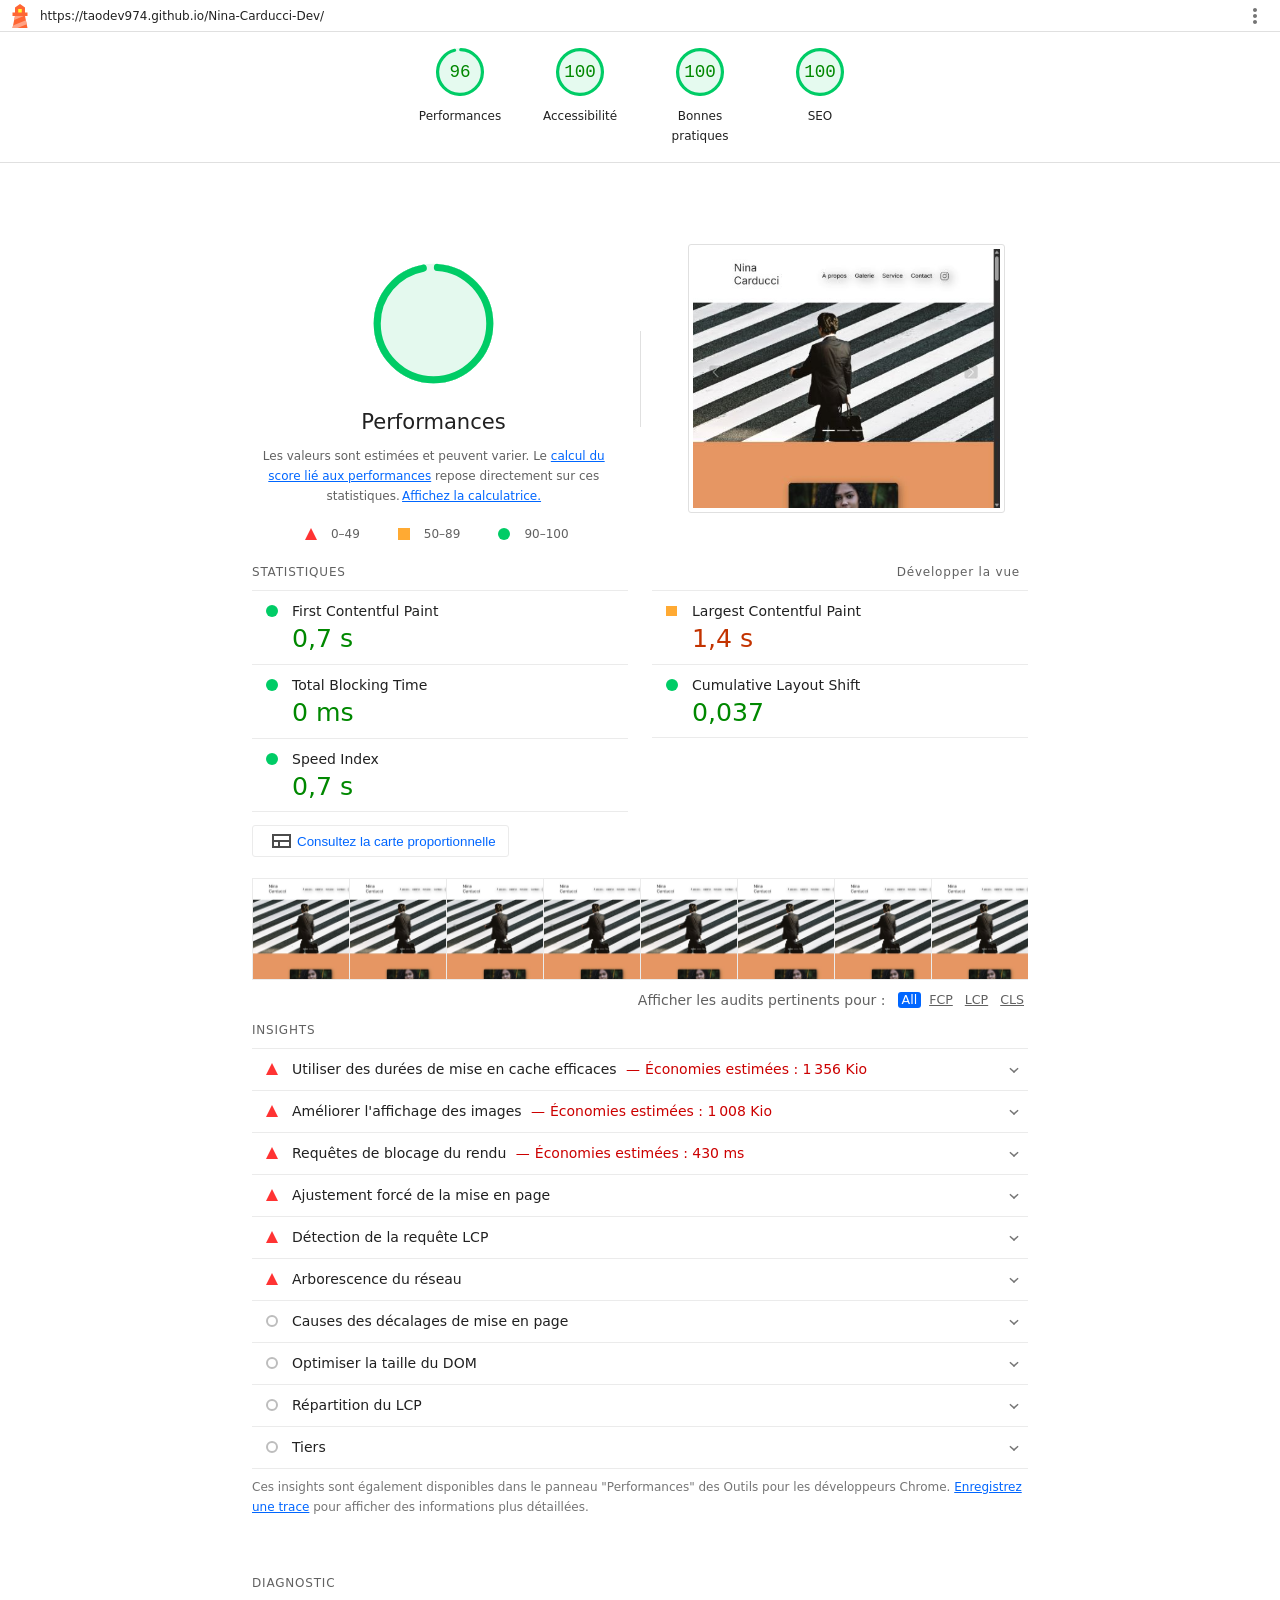
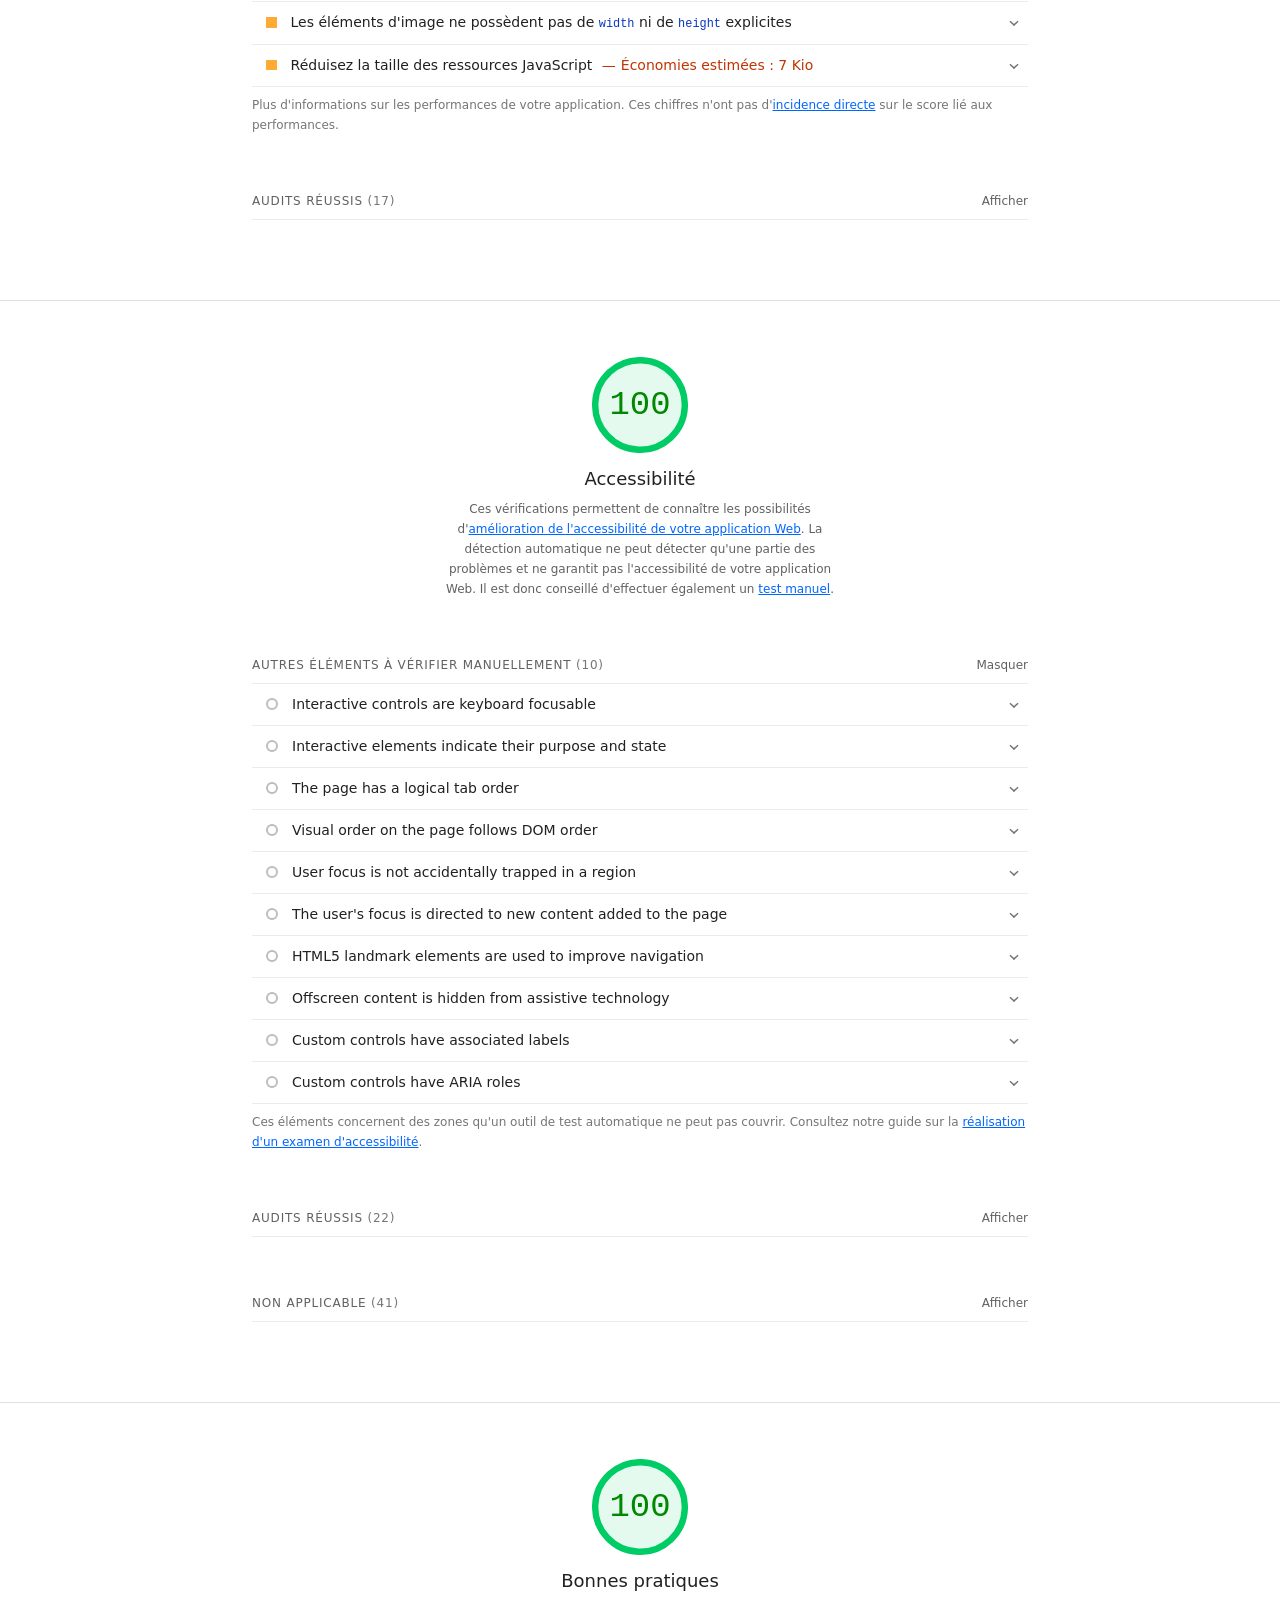
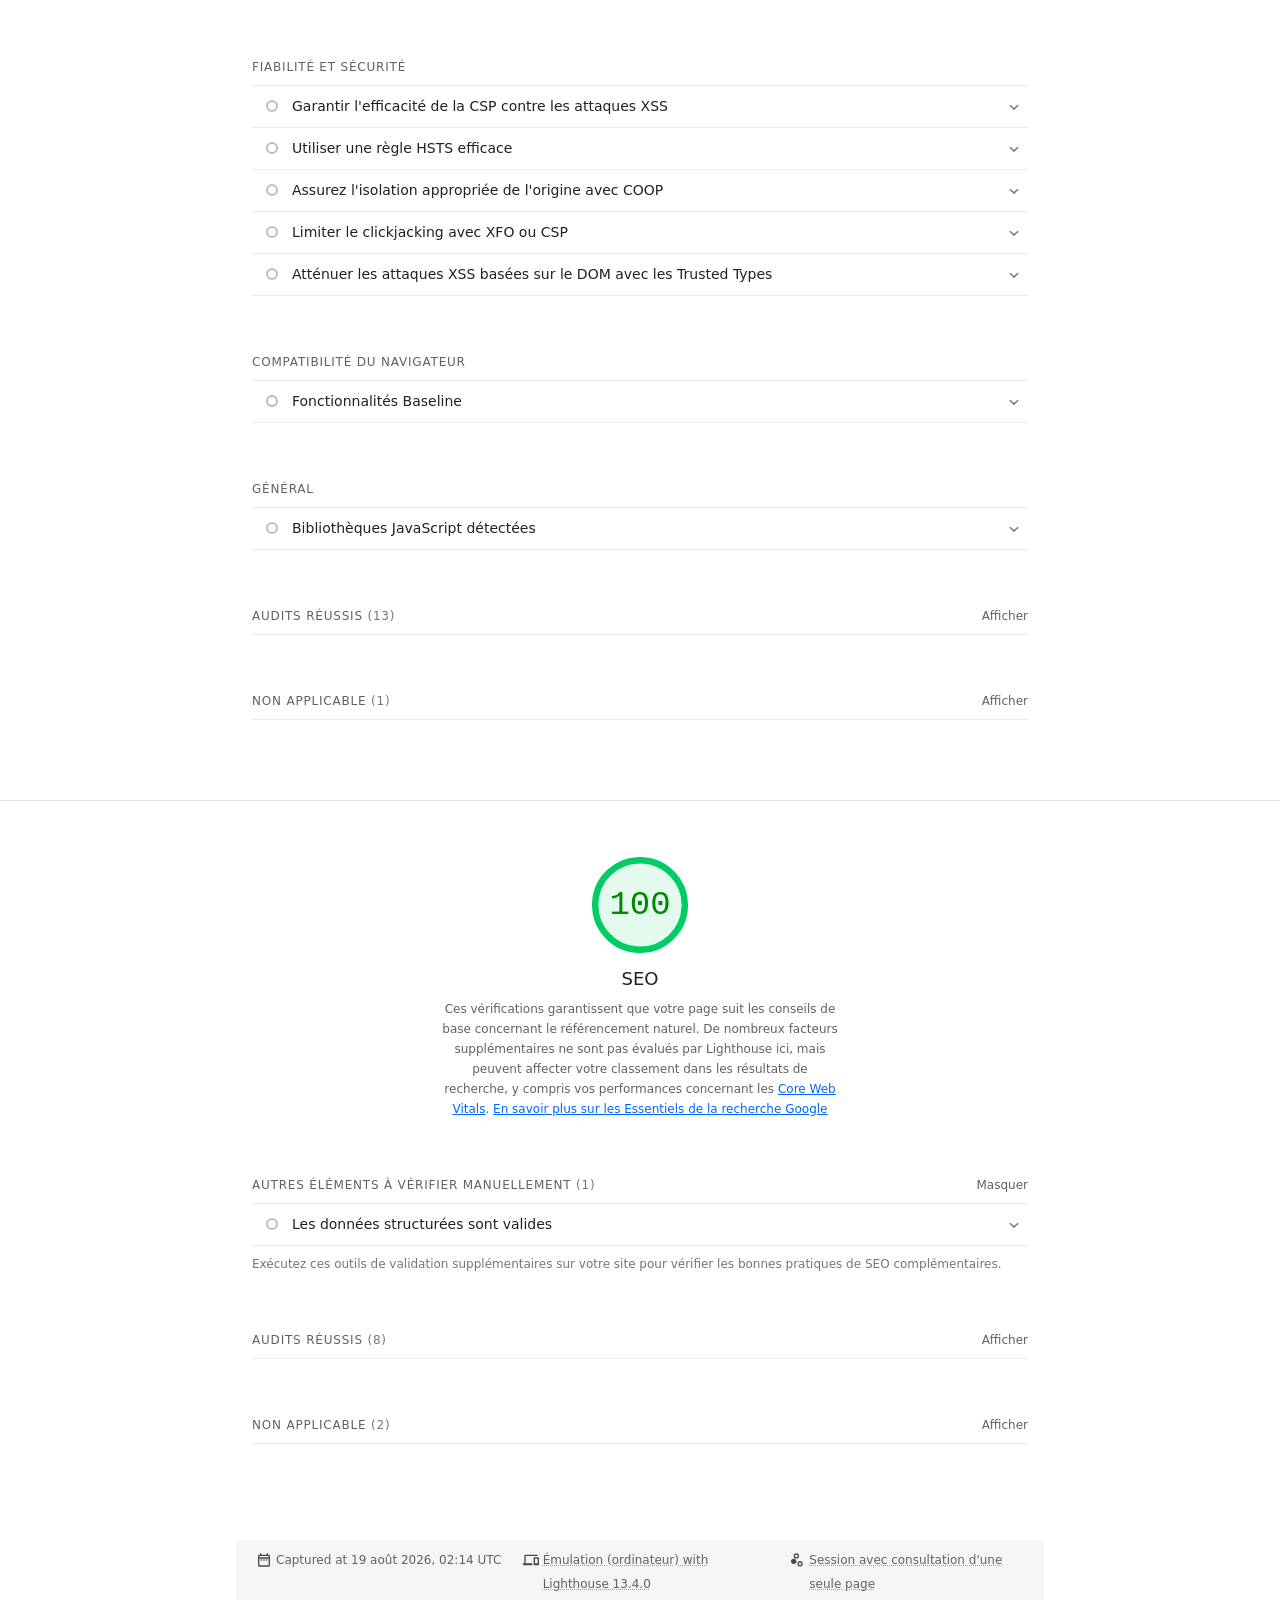
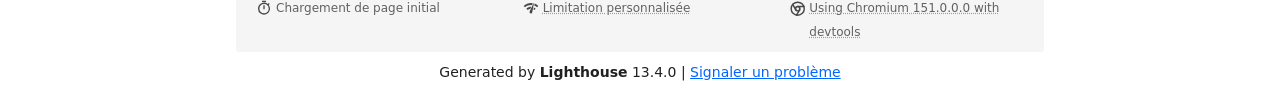
==== commit 86ac3ad5: "Mis à jour rapport Lighthouse" ====
--- a/Rapport final Lighthouse.html
+++ b/Rapport final Lighthouse.html
@@ -17,7 +17,7 @@
 
   <div id="lh-log"></div>
 
-  <script>window.__LIGHTHOUSE_JSON__ = {"lighthouseVersion":"13.4.0","requestedUrl":"https://taodev974.github.io/Nina-Carducci-Dev/","mainDocumentUrl":"https://taodev974.github.io/Nina-Carducci-Dev/","finalDisplayedUrl":"https://taodev974.github.io/Nina-Carducci-Dev/","finalUrl":"https://taodev974.github.io/Nina-Carducci-Dev/","fetchTime":"2026-08-17T19:12:58.506Z","gatherMode":"navigation","runWarnings":[],"userAgent":"Mozilla/5.0 (Windows NT 10.0; Win64; x64) AppleWebKit/537.36 (KHTML, like Gecko) Chrome/151.0.0.0 Safari/537.36","environment":{"networkUserAgent":"Mozilla/5.0 (Macintosh; Intel Mac OS X 10_15_7) AppleWebKit/537.36 (KHTML, like Gecko) Chrome/151.0.0.0 Safari/537.36","hostUserAgent":"Mozilla/5.0 (Windows NT 10.0; Win64; x64) AppleWebKit/537.36 (KHTML, like Gecko) Chrome/151.0.0.0 Safari/537.36","benchmarkIndex":3810.5,"credits":{"axe-core":"4.12.0"}},"audits":{"is-on-https":{"id":"is-on-https","title":"Requêtes HTTPS","description":"Tous les sites doivent être protégés par le protocole HTTPS, même ceux qui ne traitent pas de données sensibles. Par conséquent, vous devez éviter le [contenu mixte](https://developers.google.com/web/fundamentals/security/prevent-mixed-content/what-is-mixed-content), qui provoque le chargement de certaines ressources sur HTTP bien que la demande initiale soit diffusée via HTTPS. Le protocole HTTPS empêche les intrus de détourner ou d’écouter passivement les communications entre votre appli et les utilisateurs. Il constitue également une condition préalable à l'utilisation de HTTP/2 et de nombreuses nouvelles API de plates-formes Web. [En savoir plus sur le protocole HTTPS](https://developer.chrome.com/docs/lighthouse/pwa/is-on-https/)","score":1,"scoreDisplayMode":"binary","details":{"type":"table","headings":[{"key":"url","valueType":"url","label":"URL non sécurisée"},{"key":"resolution","valueType":"text","label":"Demande de résolution"}],"items":[]}},"redirects-http":{"id":"redirects-http","title":"Trafic HTTP redirigé vers HTTPS","description":"Veillez à rediriger tout le trafic HTTP vers HTTPS afin de proposer des fonctionnalités Web sûres à tous vos utilisateurs. [En savoir plus](https://developer.chrome.com/docs/lighthouse/pwa/redirects-http/)","score":null,"scoreDisplayMode":"notApplicable"},"first-contentful-paint":{"id":"first-contentful-paint","title":"First Contentful Paint","description":"La métrique \"First Contentful Paint\" indique le moment où le premier texte ou la première image sont affichés. [En savoir plus sur cette métrique](https://developer.chrome.com/docs/lighthouse/performance/first-contentful-paint/)","score":0.96,"scoreDisplayMode":"numeric","numericValue":761.4396749697639,"numericUnit":"millisecond","displayValue":"0,8 s","scoringOptions":{"p10":934,"median":1600}},"largest-contentful-paint":{"id":"largest-contentful-paint","title":"Largest Contentful Paint","description":"La métrique \"Largest Contentful Paint\" indique le moment où le texte le plus long ou l'image la plus grande sont affichés. [En savoir plus sur cette métrique](https://developer.chrome.com/docs/lighthouse/performance/lighthouse-largest-contentful-paint/)","score":0.89,"scoreDisplayMode":"numeric","numericValue":1230.301,"numericUnit":"millisecond","displayValue":"1,2 s","scoringOptions":{"p10":1200,"median":2400}},"speed-index":{"id":"speed-index","title":"Speed Index","description":"La métrique \"Speed Index\" indique la rapidité avec laquelle le contenu d'une page est disponible. [En savoir plus sur cette métrique](https://developer.chrome.com/docs/lighthouse/performance/speed-index/)","score":0.99,"scoreDisplayMode":"numeric","numericValue":761.4396749697639,"numericUnit":"millisecond","displayValue":"0,8 s","scoringOptions":{"p10":1311,"median":2300}},"screenshot-thumbnails":{"id":"screenshot-thumbnails","title":"Screenshot Thumbnails","description":"This is what the load of your site looked like.","score":1,"scoreDisplayMode":"informative","details":{"type":"filmstrip","scale":3000,"items":[{"timing":375,"timestamp":387003588544,"data":"[data-uri]"},{"timing":750,"timestamp":387003963544,"data":"[data-uri]"},{"timing":1125,"timestamp":387004338544,"data":"[data-uri]"},{"timing":1500,"timestamp":387004713544,"data":"[data-uri]"},{"timing":1875,"timestamp":387005088544,"data":"[data-uri]"},{"timing":2250,"timestamp":387005463544,"data":"[data-uri]"},{"timing":2625,"timestamp":387005838544,"data":"[data-uri]"},{"timing":3000,"timestamp":387006213544,"data":"[data-uri]